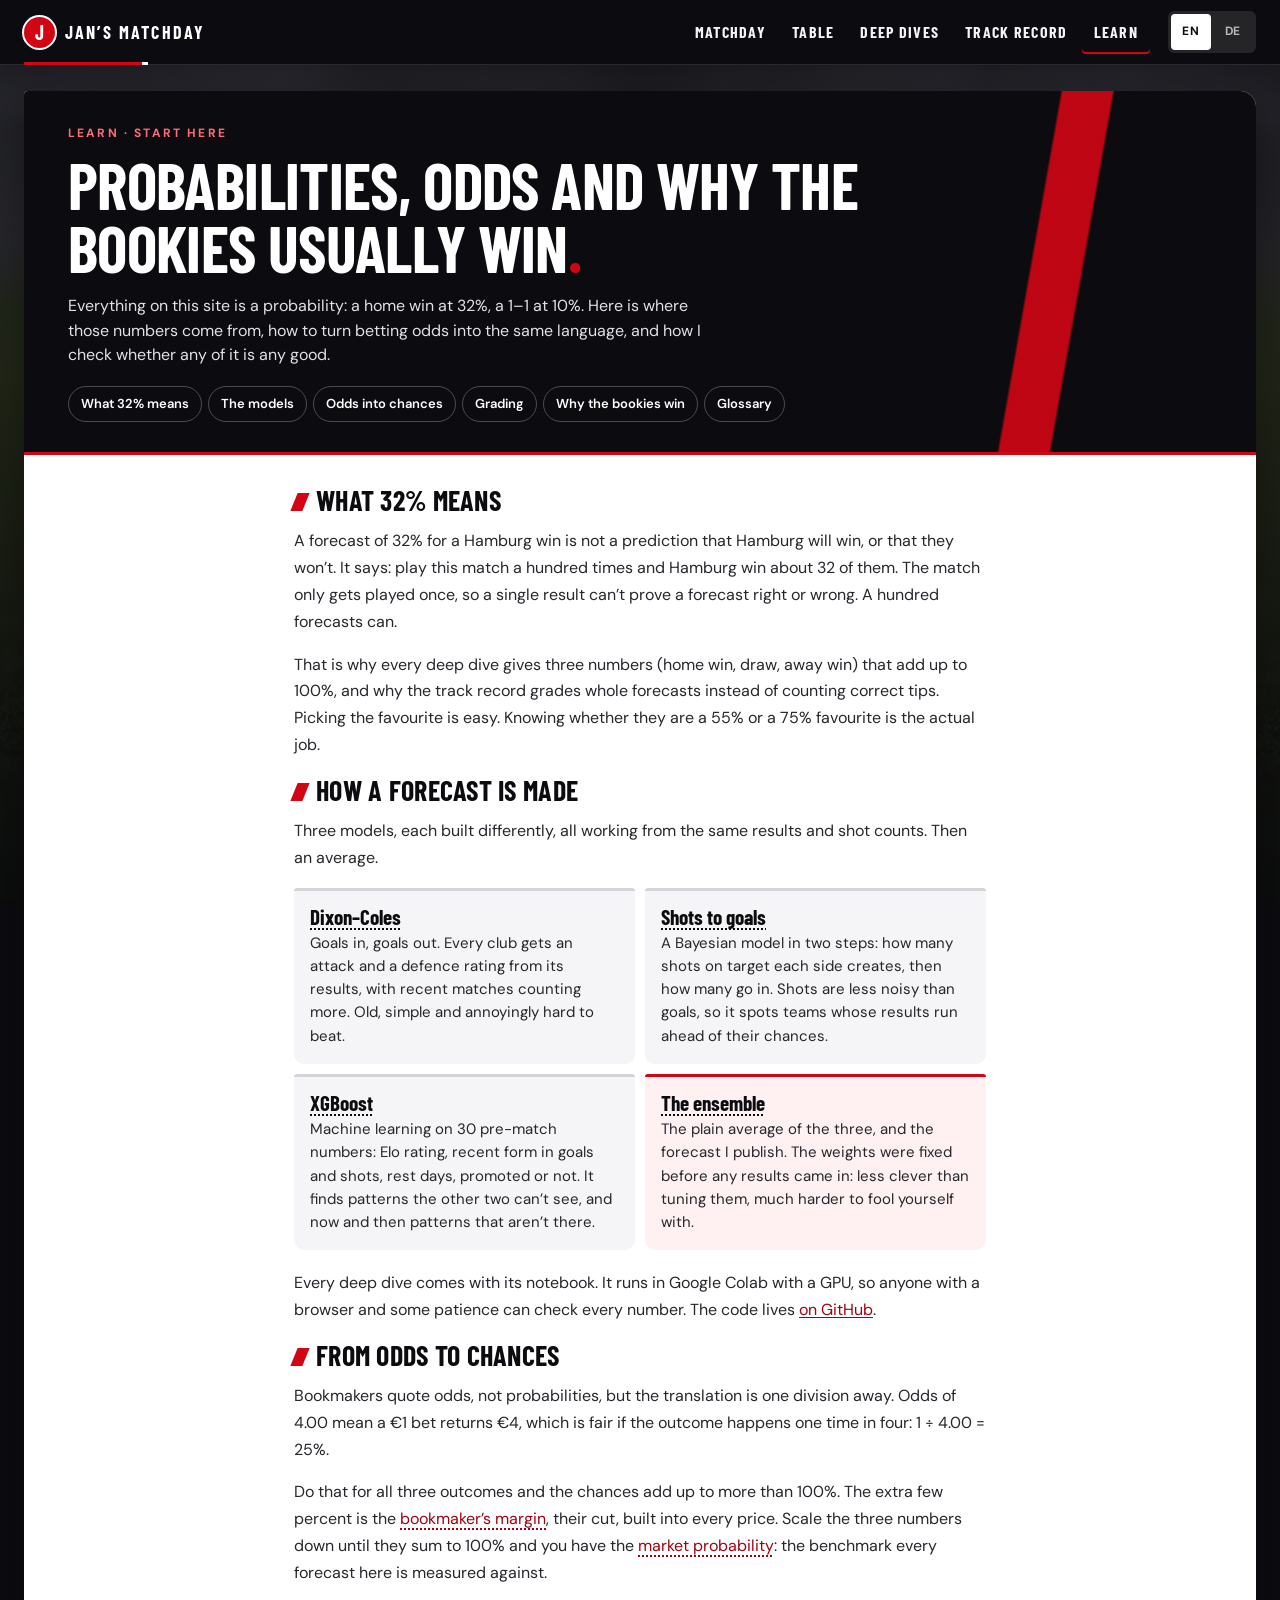
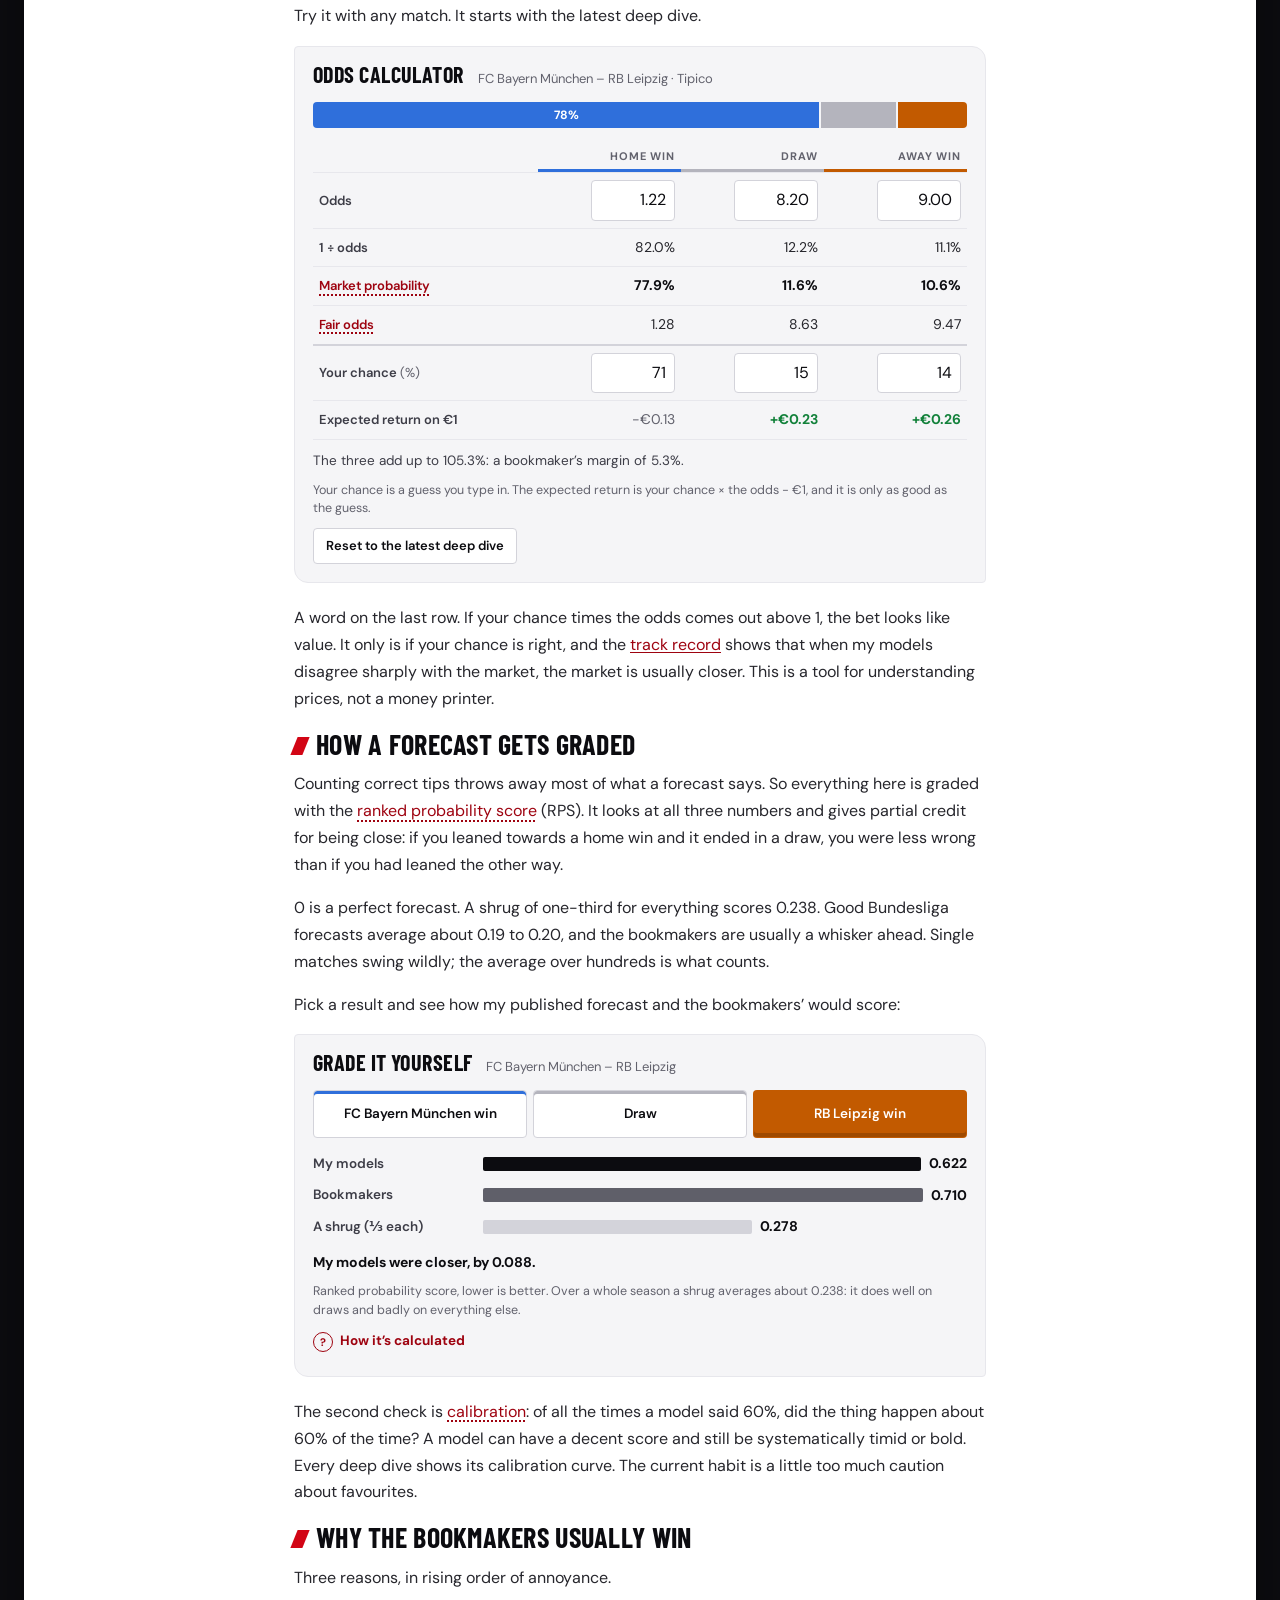
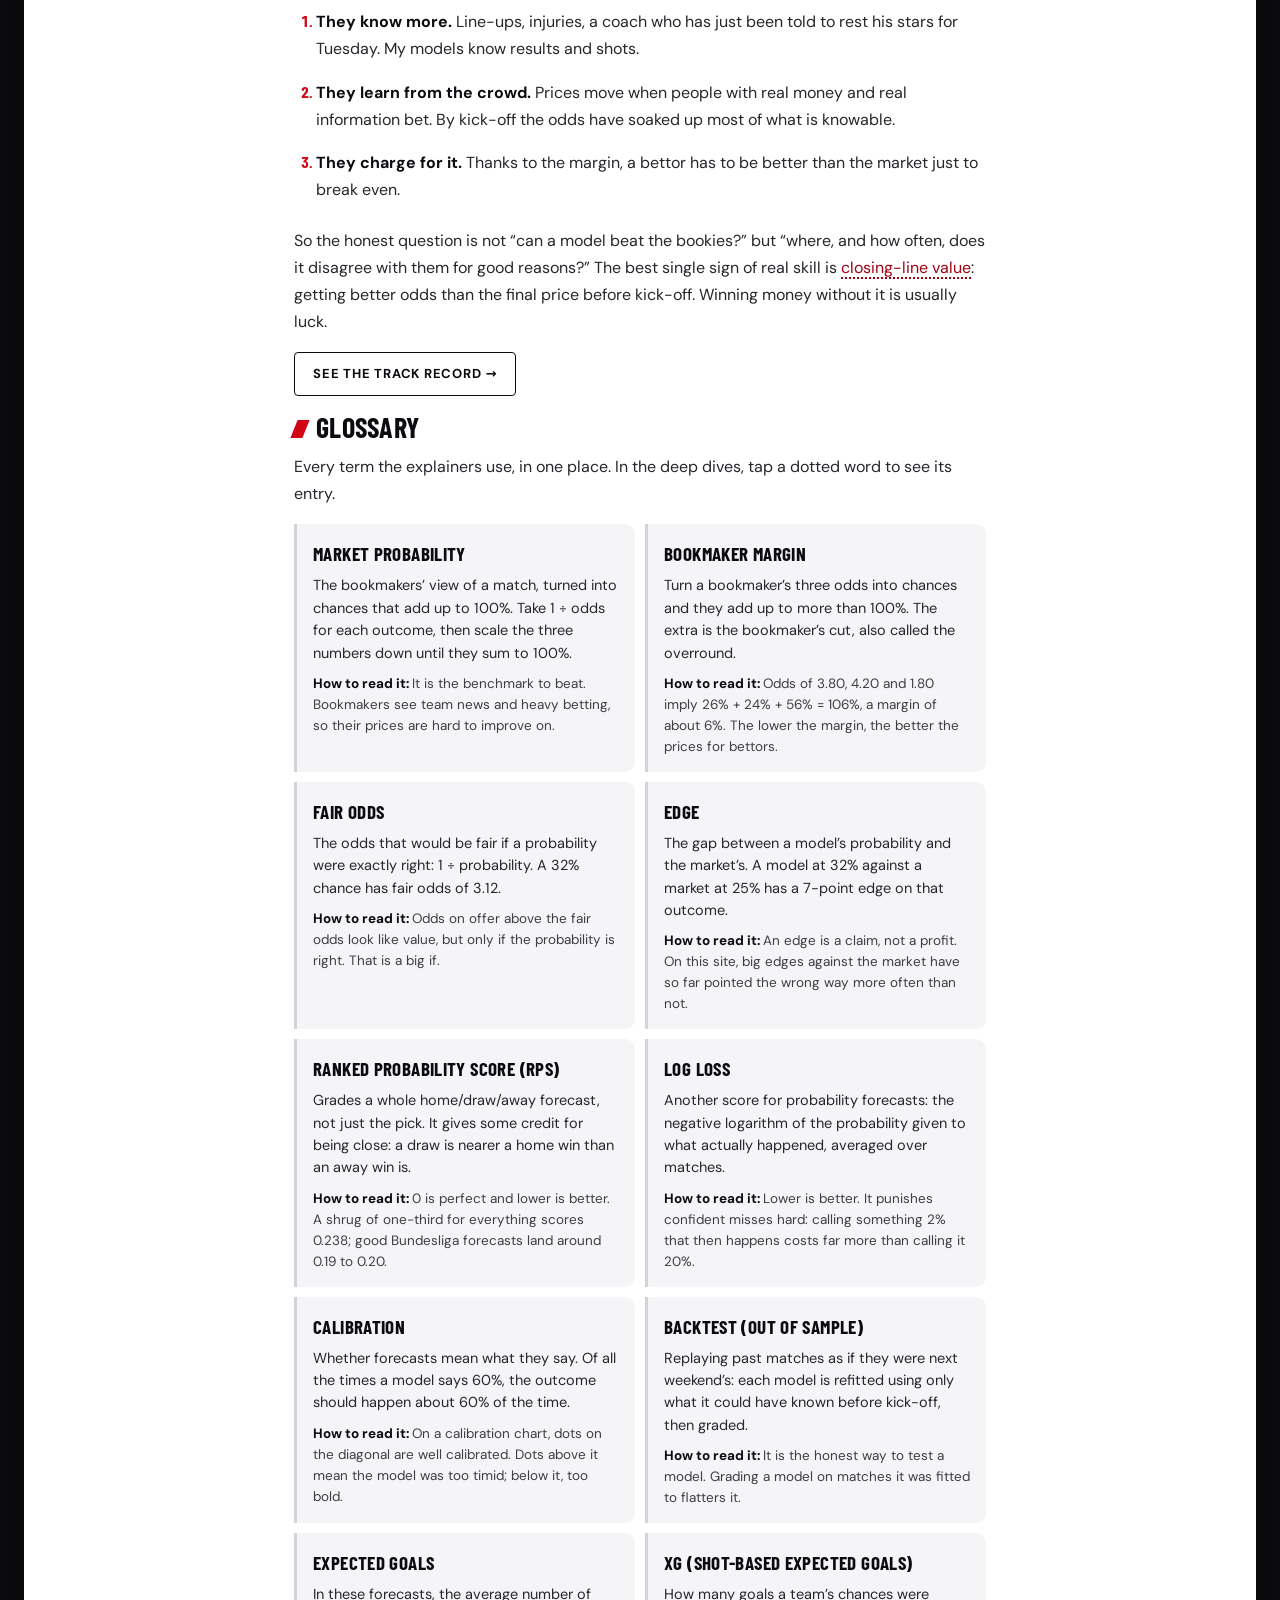
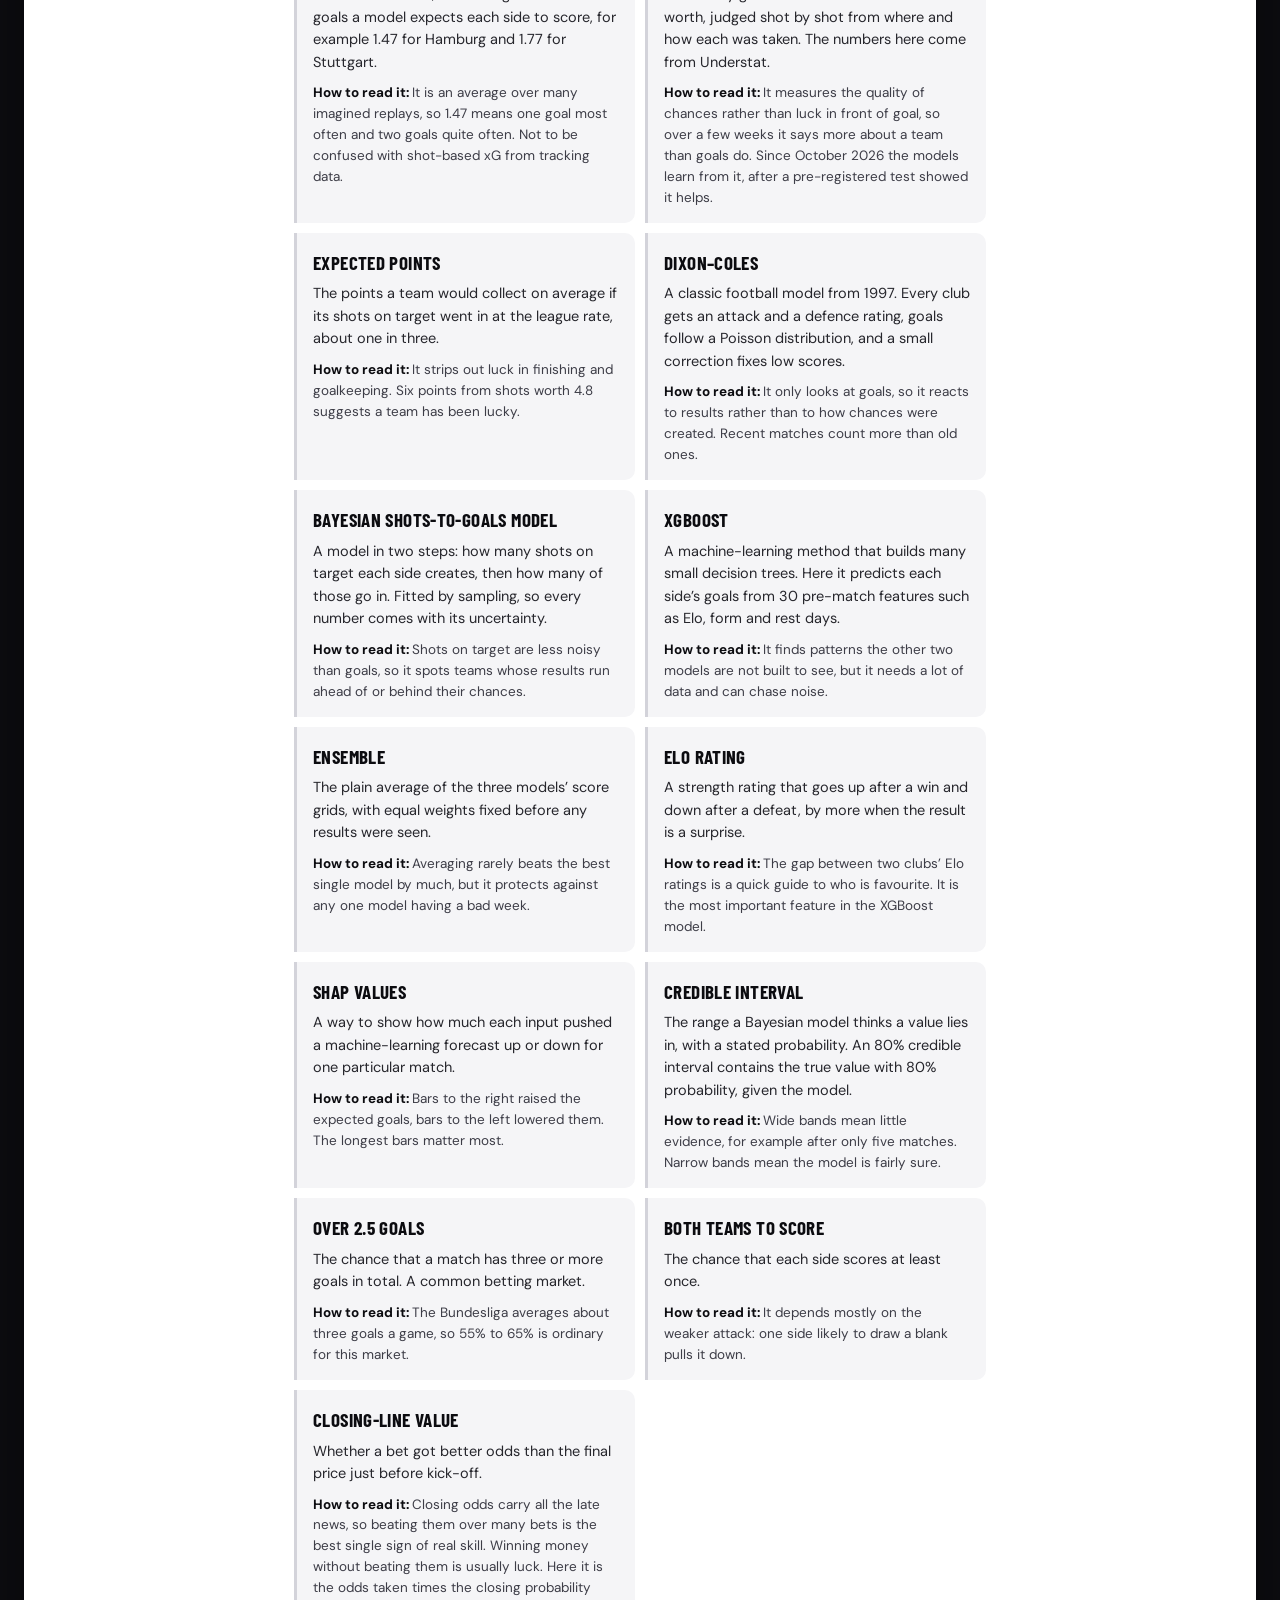
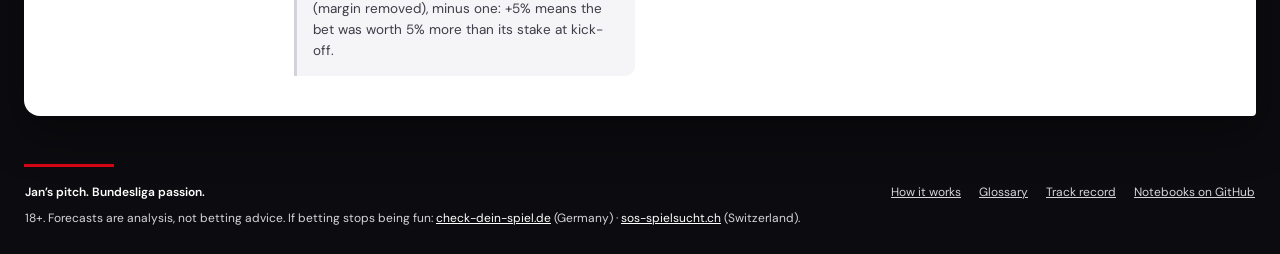
==== learn/index.html @ da8ee242 "Matchday 6 deep dive: Bayern vs Leipzig, in English and German "Bayern vs Leipzig: my models are sca" ====
<!doctype html>
<html lang="en">
  <head>
    <meta charset="utf-8">
    <meta name="viewport" content="width=device-width, initial-scale=1, viewport-fit=cover">
    <meta name="theme-color" content="#0c0c10">
    <meta name="description" content="How the forecasts on Jan’s Matchday work: what a probability means, how to turn betting odds into chances, how forecasts are graded, and a glossary." data-i18n-attrs="content:learn.meta">
    <title data-i18n="learn.pageTitle">How it works: probabilities, odds and grading — Jan’s Matchday</title>
    <link rel="canonical" href="https://jhvl88.github.io/matchday/learn/">
    <link rel="alternate" hreflang="en" href="https://jhvl88.github.io/matchday/learn/?lang=en">
    <link rel="alternate" hreflang="de" href="https://jhvl88.github.io/matchday/learn/?lang=de">
    <link rel="alternate" hreflang="x-default" href="https://jhvl88.github.io/matchday/learn/">
    <meta property="og:type" content="article">
    <meta property="og:site_name" content="Jan’s Matchday">
    <meta property="og:title" content="Probabilities, odds and why the bookies usually win">
    <meta property="og:description" content="What a 32% forecast means, how to turn odds into chances, how forecasts get graded, and a glossary for every number on Jan’s Matchday.">
    <meta property="og:url" content="https://jhvl88.github.io/matchday/learn/">
    <meta property="og:image" content="https://jhvl88.github.io/matchday/assets/share/home.jpg">
    <meta property="og:image:width" content="1200">
    <meta property="og:image:height" content="630">
    <meta property="og:image:alt" content="Jan’s Matchday: Bundesliga forecasts, results and the table">
    <meta property="og:locale" content="en_GB">
    <meta property="og:locale:alternate" content="de_DE">
    <meta name="twitter:card" content="summary_large_image">
    <meta name="twitter:title" content="Probabilities, odds and why the bookies usually win">
    <meta name="twitter:description" content="What a 32% forecast means, how to turn odds into chances, how forecasts get graded, and a glossary for every number on Jan’s Matchday.">
    <meta name="twitter:image" content="https://jhvl88.github.io/matchday/assets/share/home.jpg">
    <link rel="apple-touch-icon" href="../assets/apple-touch-icon.png">
    <link rel="manifest" href="../manifest.webmanifest">
    <link rel="preload" href="../assets/fonts/dm-sans-latin-400-normal.woff2" as="font" type="font/woff2" crossorigin>
    <link rel="preload" href="../assets/fonts/barlow-condensed-latin-700-normal.woff2" as="font" type="font/woff2" crossorigin>
    <link rel="stylesheet" href="../styles.css?v=10">
    <link rel="stylesheet" href="../analysis/analysis.css?v=3">
    <link rel="stylesheet" href="../pages.css?v=2">
    <script src="../i18n.js?v=12" defer></script>
    <script src="../glossary.js?v=12" defer></script>
    <script src="../explain.js?v=10" defer></script>
    <script src="learn.js?v=1" defer></script>
  </head>
  <body class="article page-learn">
    <a class="skip-link" href="#content" data-i18n="nav.skipPage">Skip to the content</a>
    <header class="topbar">
      <div class="app-shell topbar-inner">
        <a class="brand" href="../" aria-label="Jan’s Matchday home" data-i18n-attrs="aria-label:brand.home">
          <span class="brand-mark" aria-hidden="true">J</span>
          <span class="brand-name">Jan’s Matchday</span>
        </a>
        <nav class="top-nav" aria-label="Sections" data-i18n-attrs="aria-label:nav.label">
          <a href="../#matchday" data-i18n="nav.matchday">Matchday</a>
          <a href="../#table" data-i18n="nav.table">Table</a>
          <a href="../#analysis" data-i18n="nav.dives">Deep dives</a>
          <a href="../record/" data-i18n="nav.record">Track record</a>
          <a href="./" aria-current="page" data-i18n="nav.learn">Learn</a>
        </nav>
        <div class="segmented lang-switch" role="group" aria-label="Language" data-i18n-attrs="aria-label:lang.label">
          <button type="button" data-lang="en" lang="en" title="English" aria-pressed="true">EN</button>
          <button type="button" data-lang="de" lang="de" title="Deutsch" aria-pressed="false">DE</button>
        </div>
      </div>
    </header>

    <div class="app-shell">
      <main id="content">
        <div class="page-card">
          <header class="post-hero">
            <p class="eyebrow" data-lang-only="en">Learn · start here</p>
            <p class="eyebrow" data-lang-only="de" hidden>Grundlagen · hier anfangen</p>
            <h1 data-lang-only="en">Probabilities, odds and why the bookies usually win<span>.</span></h1>
            <h1 data-lang-only="de" hidden>Wahrscheinlichkeiten, Quoten und warum die Buchmacher meistens gewinnen<span>.</span></h1>
            <p class="post-dek" data-lang-only="en">Everything on this site is a probability: a home win at 32%, a 1–1 at 10%. Here is where those numbers come from, how to turn betting odds into the same language, and how I check whether any of it is any good.</p>
            <p class="post-dek" data-lang-only="de" hidden>Alles auf dieser Seite ist eine Wahrscheinlichkeit: ein Heimsieg zu 32&nbsp;%, ein 1:1 zu 10&nbsp;%. Hier steht, woher diese Zahlen kommen, wie man Wettquoten in dieselbe Sprache übersetzt und wie ich prüfe, ob das alles etwas taugt.</p>
            <nav class="page-jump" aria-label="On this page" data-i18n-attrs="aria-label:toc.title">
              <a href="#probabilities"><span data-lang-only="en">What 32% means</span><span data-lang-only="de" hidden>Was 32&nbsp;% bedeutet</span></a>
              <a href="#models"><span data-lang-only="en">The models</span><span data-lang-only="de" hidden>Die Modelle</span></a>
              <a href="#odds"><span data-lang-only="en">Odds into chances</span><span data-lang-only="de" hidden>Quoten in Chancen</span></a>
              <a href="#grading"><span data-lang-only="en">Grading</span><span data-lang-only="de" hidden>Bewertung</span></a>
              <a href="#market"><span data-lang-only="en">Why the bookies win</span><span data-lang-only="de" hidden>Warum der Markt gewinnt</span></a>
              <a href="#glossary"><span data-lang-only="en">Glossary</span><span data-lang-only="de" hidden>Glossar</span></a>
            </nav>
          </header>

          <div class="post-body page-body">
            <section class="page-section" id="probabilities">
              <div data-lang-only="en">
                <h2>What 32% means</h2>
                <p>A forecast of 32% for a Hamburg win is not a prediction that Hamburg will win, or that they won’t. It says: play this match a hundred times and Hamburg win about 32 of them. The match only gets played once, so a single result can’t prove a forecast right or wrong. A hundred forecasts can.</p>
                <p>That is why every deep dive gives three numbers (home win, draw, away win) that add up to 100%, and why the track record grades whole forecasts instead of counting correct tips. Picking the favourite is easy. Knowing whether they are a 55% or a 75% favourite is the actual job.</p>
              </div>
              <div data-lang-only="de" hidden>
                <h2>Was 32&nbsp;% bedeutet</h2>
                <p>Eine Prognose von 32&nbsp;% für einen Hamburger Sieg sagt nicht, dass Hamburg gewinnt, und auch nicht, dass es verliert. Sie sagt: Spielt man dieses Spiel hundertmal, gewinnt Hamburg etwa 32-mal. Gespielt wird aber nur einmal, deshalb kann ein einzelnes Ergebnis eine Prognose weder bestätigen noch widerlegen. Hundert Prognosen können das.</p>
                <p>Deshalb stehen in jeder Analyse drei Zahlen (Heimsieg, Remis, Auswärtssieg), die zusammen 100&nbsp;% ergeben, und deshalb bewertet die Bilanz ganze Prognosen, statt richtige Tipps zu zählen. Den Favoriten zu tippen ist leicht. Zu wissen, ob er ein 55-%- oder ein 75-%-Favorit ist, ist die eigentliche Arbeit.</p>
              </div>
            </section>

            <section class="page-section" id="models">
              <div data-lang-only="en">
                <h2>How a forecast is made</h2>
                <p>Three models, each built differently, all working from the same results and shot counts. Then an average.</p>
                <div class="model-grid">
                  <div class="model-card"><p class="model-name"><button type="button" class="term" data-term="dixon-coles">Dixon–Coles</button></p><p>Goals in, goals out. Every club gets an attack and a defence rating from its results, with recent matches counting more. Old, simple and annoyingly hard to beat.</p></div>
                  <div class="model-card"><p class="model-name"><button type="button" class="term" data-term="bayesian-model">Shots to goals</button></p><p>A Bayesian model in two steps: how many shots on target each side creates, then how many go in. Shots are less noisy than goals, so it spots teams whose results run ahead of their chances.</p></div>
                  <div class="model-card"><p class="model-name"><button type="button" class="term" data-term="xgboost">XGBoost</button></p><p>Machine learning on 30 pre-match numbers: Elo rating, recent form in goals and shots, rest days, promoted or not. It finds patterns the other two can’t see, and now and then patterns that aren’t there.</p></div>
                  <div class="model-card is-key"><p class="model-name"><button type="button" class="term" data-term="ensemble">The ensemble</button></p><p>The plain average of the three, and the forecast I publish. The weights were fixed before any results came in: less clever than tuning them, much harder to fool yourself with.</p></div>
                </div>
                <p>Every deep dive comes with its notebook. It runs in Google Colab with a GPU, so anyone with a browser and some patience can check every number. The code lives <a href="https://github.com/JHvL88/matchday" target="_blank" rel="noreferrer">on GitHub</a>.</p>
              </div>
              <div data-lang-only="de" hidden>
                <h2>So entsteht eine Prognose</h2>
                <p>Drei Modelle, jedes anders gebaut, alle mit denselben Ergebnissen und Schusszahlen gefüttert. Dann ein Mittelwert.</p>
                <div class="model-grid">
                  <div class="model-card"><p class="model-name"><button type="button" class="term" data-term="dixon-coles">Dixon–Coles</button></p><p>Tore rein, Tore raus. Jeder Klub bekommt aus seinen Ergebnissen eine Angriffs- und eine Abwehrstärke, jüngere Spiele zählen mehr. Alt, einfach und ärgerlich schwer zu schlagen.</p></div>
                  <div class="model-card"><p class="model-name"><button type="button" class="term" data-term="bayesian-model">Schüsse zu Toren</button></p><p>Ein bayesianisches Modell in zwei Schritten: Wie viele Schüsse aufs Tor erzeugt jedes Team, und wie viele davon gehen rein? Schüsse sind weniger verrauscht als Tore, so fallen Teams auf, deren Ergebnisse ihren Chancen davonlaufen.</p></div>
                  <div class="model-card"><p class="model-name"><button type="button" class="term" data-term="xgboost">XGBoost</button></p><p>Maschinelles Lernen mit 30 Zahlen, die vor dem Spiel feststehen: Elo-Zahl, Form bei Toren und Schüssen, Ruhetage, Aufsteiger oder nicht. Es findet Muster, die die anderen beiden nicht sehen, und ab und zu Muster, die es gar nicht gibt.</p></div>
                  <div class="model-card is-key"><p class="model-name"><button type="button" class="term" data-term="ensemble">Das Ensemble</button></p><p>Der einfache Mittelwert der drei und die Prognose, die ich veröffentliche. Die Gewichte standen fest, bevor es Ergebnisse gab: weniger raffiniert, als sie zu optimieren, aber man kann sich damit viel schwerer selbst etwas vormachen.</p></div>
                </div>
                <p>Zu jeder Analyse gibt es das Notebook. Es läuft in Google Colab mit GPU, jede Zahl lässt sich also mit einem Browser und etwas Geduld nachprüfen. Der Code liegt <a href="https://github.com/JHvL88/matchday" target="_blank" rel="noreferrer">auf GitHub</a>.</p>
              </div>
            </section>

            <section class="page-section" id="odds">
              <div data-lang-only="en">
                <h2>From odds to chances</h2>
                <p>Bookmakers quote odds, not probabilities, but the translation is one division away. Odds of 4.00 mean a €1 bet returns €4, which is fair if the outcome happens one time in four: 1 ÷ 4.00 = 25%.</p>
                <p>Do that for all three outcomes and the chances add up to more than 100%. The extra few percent is the <button type="button" class="term" data-term="margin">bookmaker’s margin</button>, their cut, built into every price. Scale the three numbers down until they sum to 100% and you have the <button type="button" class="term" data-term="market-probability">market probability</button>: the benchmark every forecast here is measured against.</p>
                <p>Try it with any match. It starts with the latest deep dive.</p>
              </div>
              <div data-lang-only="de" hidden>
                <h2>Von Quoten zu Chancen</h2>
                <p>Buchmacher nennen Quoten, keine Wahrscheinlichkeiten, aber die Übersetzung ist nur eine Division entfernt. Eine Quote von 4,00 heißt: Aus 1&nbsp;€ Einsatz werden 4&nbsp;€. Das ist fair, wenn der Ausgang in einem von vier Fällen eintritt: 1 ÷ 4,00 = 25&nbsp;%.</p>
                <p>Macht man das für alle drei Ausgänge, ergeben die Chancen zusammen mehr als 100&nbsp;%. Die paar Prozent zu viel sind die <button type="button" class="term" data-term="margin">Marge des Buchmachers</button>, sein Anteil, in jede Quote eingebaut. Skaliert man die drei Zahlen herunter, bis sie 100&nbsp;% ergeben, hat man die <button type="button" class="term" data-term="market-probability">Marktwahrscheinlichkeit</button>: den Maßstab, an dem sich hier jede Prognose messen lassen muss.</p>
                <p>Einfach ausprobieren, mit jedem Spiel. Voreingestellt ist die neueste Analyse.</p>
              </div>
              <div class="calc" id="odds-calc" aria-live="polite"></div>
              <div data-lang-only="en">
                <p>A word on the last row. If your chance times the odds comes out above 1, the bet looks like value. It only is if your chance is right, and the <a href="../record/">track record</a> shows that when my models disagree sharply with the market, the market is usually closer. This is a tool for understanding prices, not a money printer.</p>
              </div>
              <div data-lang-only="de" hidden>
                <p>Ein Wort zur letzten Zeile. Ist deine Chance mal die Quote größer als 1, sieht die Wette nach Value aus. Das ist sie aber nur, wenn deine Chance stimmt, und die <a href="../record/">Bilanz</a> zeigt: Wenn meine Modelle deutlich vom Markt abweichen, liegt meistens der Markt näher dran. Das hier ist ein Werkzeug, um Quoten zu verstehen, keine Gelddruckmaschine.</p>
              </div>
            </section>

            <section class="page-section" id="grading">
              <div data-lang-only="en">
                <h2>How a forecast gets graded</h2>
                <p>Counting correct tips throws away most of what a forecast says. So everything here is graded with the <button type="button" class="term" data-term="rps">ranked probability score</button> (RPS). It looks at all three numbers and gives partial credit for being close: if you leaned towards a home win and it ended in a draw, you were less wrong than if you had leaned the other way.</p>
                <p>0 is a perfect forecast. A shrug of one-third for everything scores 0.238. Good Bundesliga forecasts average about 0.19 to 0.20, and the bookmakers are usually a whisker ahead. Single matches swing wildly; the average over hundreds is what counts.</p>
                <p>Pick a result and see how my published forecast and the bookmakers’ would score:</p>
              </div>
              <div data-lang-only="de" hidden>
                <h2>So wird eine Prognose bewertet</h2>
                <p>Wer nur richtige Tipps zählt, wirft das meiste weg, was eine Prognose sagt. Deshalb wird hier alles mit dem <button type="button" class="term" data-term="rps">Ranked Probability Score</button> (RPS) bewertet. Er schaut auf alle drei Zahlen und gibt Teilpunkte für knapp daneben: Wer zu einem Heimsieg tendierte und ein Remis bekam, lag weniger falsch als jemand, der in die andere Richtung tendierte.</p>
                <p>0 ist eine perfekte Prognose. Ein Schulterzucken mit einem Drittel für alles kommt auf 0,238. Gute Bundesliga-Prognosen liegen im Schnitt bei etwa 0,19 bis 0,20, die Buchmacher meist um eine Haaresbreite davor. Einzelne Spiele schwanken stark; was zählt, ist der Schnitt über Hunderte.</p>
                <p>Einfach ein Ergebnis wählen und sehen, wie meine veröffentlichte Prognose und die der Buchmacher abschneiden würden:</p>
              </div>
              <div class="calc grade" id="grade-calc" aria-live="polite"></div>
              <div data-lang-only="en">
                <p>The second check is <button type="button" class="term" data-term="calibration">calibration</button>: of all the times a model said 60%, did the thing happen about 60% of the time? A model can have a decent score and still be systematically timid or bold. Every deep dive shows its calibration curve. The current habit is a little too much caution about favourites.</p>
              </div>
              <div data-lang-only="de" hidden>
                <p>Der zweite Check ist die <button type="button" class="term" data-term="calibration">Kalibrierung</button>: Wenn ein Modell 60&nbsp;% sagt, tritt das Ereignis dann auch in etwa 60&nbsp;% der Fälle ein? Ein Modell kann einen ordentlichen Score haben und trotzdem systematisch zu zaghaft oder zu forsch sein. Jede Analyse zeigt ihre Kalibrierungskurve. Die aktuelle Angewohnheit: etwas zu viel Vorsicht bei Favoriten.</p>
              </div>
            </section>

            <section class="page-section" id="market">
              <div data-lang-only="en">
                <h2>Why the bookmakers usually win</h2>
                <p>Three reasons, in rising order of annoyance.</p>
                <ol class="reason-list">
                  <li><strong>They know more.</strong> Line-ups, injuries, a coach who has just been told to rest his stars for Tuesday. My models know results and shots.</li>
                  <li><strong>They learn from the crowd.</strong> Prices move when people with real money and real information bet. By kick-off the odds have soaked up most of what is knowable.</li>
                  <li><strong>They charge for it.</strong> Thanks to the margin, a bettor has to be better than the market just to break even.</li>
                </ol>
                <p>So the honest question is not “can a model beat the bookies?” but “where, and how often, does it disagree with them for good reasons?” The best single sign of real skill is <button type="button" class="term" data-term="clv">closing-line value</button>: getting better odds than the final price before kick-off. Winning money without it is usually luck.</p>
                <p><a class="outline-link on-light" href="../record/">See the track record →</a></p>
              </div>
              <div data-lang-only="de" hidden>
                <h2>Warum die Buchmacher meistens gewinnen</h2>
                <p>Drei Gründe, mit steigendem Ärgerfaktor.</p>
                <ol class="reason-list">
                  <li><strong>Sie wissen mehr.</strong> Aufstellungen, Verletzungen, ein Trainer, dem gerade gesagt wurde, seine Stars für Dienstag zu schonen. Meine Modelle kennen Ergebnisse und Schüsse.</li>
                  <li><strong>Sie lernen von der Masse.</strong> Quoten bewegen sich, wenn Leute mit echtem Geld und echten Informationen wetten. Bis zum Anpfiff haben die Quoten das meiste aufgesogen, was man wissen kann.</li>
                  <li><strong>Sie lassen sich das bezahlen.</strong> Wegen der Marge muss man besser sein als der Markt, nur um nicht zu verlieren.</li>
                </ol>
                <p>Die ehrliche Frage lautet also nicht „Kann ein Modell die Buchmacher schlagen?“, sondern „Wo und wie oft weicht es aus guten Gründen von ihnen ab?“ Das beste einzelne Zeichen für echtes Können ist der <button type="button" class="term" data-term="clv">Closing Line Value</button>: bessere Quoten zu bekommen als den letzten Preis vor dem Anpfiff. Wer ohne ihn Geld gewinnt, hat meistens Glück.</p>
                <p><a class="outline-link on-light" href="../record/">Zur Bilanz →</a></p>
              </div>
            </section>

            <section class="page-section glossary" id="glossary" aria-labelledby="glossary-title">
              <h2 id="glossary-title"><span data-lang-only="en">Glossary</span><span data-lang-only="de" hidden>Glossar</span></h2>
              <p data-lang-only="en">Every term the explainers use, in one place. In the deep dives, tap a dotted word to see its entry.</p>
              <p data-lang-only="de" hidden>Alle Begriffe aus den Erklärungen an einem Ort. In den Analysen öffnet ein Tipp auf ein gepunktet unterstrichenes Wort den passenden Eintrag.</p>
              <div class="glossary-list" id="glossary-list"></div>
            </section>
          </div>
        </div>
      </main>

      <footer class="site-footer">
        <span class="footer-tagline" data-i18n="footer.tagline">Jan’s pitch. Bundesliga passion.</span>
        <nav class="footer-links" aria-label="More" data-i18n-attrs="aria-label:footer.more">
          <a href="./" data-i18n="footer.howItWorks">How it works</a>
          <a href="#glossary" data-i18n="footer.glossary">Glossary</a>
          <a href="../record/" data-i18n="nav.record">Track record</a>
          <a href="https://github.com/JHvL88/matchday" target="_blank" rel="noreferrer" data-i18n="footer.github">Notebooks on GitHub</a>
        </nav>
        <p class="responsible-note" data-i18n-html="footer.responsible">18+. Forecasts are analysis, not betting advice. If betting stops being fun: <a href="https://www.check-dein-spiel.de/" target="_blank" rel="noreferrer">check-dein-spiel.de</a> (Germany) · <a href="https://www.sos-spielsucht.ch/" target="_blank" rel="noreferrer">sos-spielsucht.ch</a> (Switzerland).</p>
      </footer>
    </div>

    <nav class="tabbar" aria-label="Main" data-i18n-attrs="aria-label:nav.main">
      <a href="../#matchday">
        <svg viewBox="0 0 24 24" aria-hidden="true"><rect x="3" y="5" width="18" height="16" rx="2"/><path d="M3 10h18M8 3v4M16 3v4"/></svg>
        <span data-i18n="tab.matchday">Matchday</span>
      </a>
      <a href="../#table">
        <svg viewBox="0 0 24 24" aria-hidden="true"><path d="M4 6h16M4 12h16M4 18h16"/></svg>
        <span data-i18n="tab.table">Table</span>
      </a>
      <a href="../#analysis">
        <svg viewBox="0 0 24 24" aria-hidden="true"><path d="M4 20V10M10 20V4M16 20v-7M22 20H2"/></svg>
        <span data-i18n="tab.dives">Deep dives</span>
      </a>
      <a href="../record/">
        <svg viewBox="0 0 24 24" aria-hidden="true"><path d="m5 12 4 4L19 6"/></svg>
        <span data-i18n="tab.record">Record</span>
      </a>
      <a href="./" aria-current="page">
        <svg viewBox="0 0 24 24" aria-hidden="true"><circle cx="12" cy="12" r="9"/><path d="M9.5 9.5a2.5 2.5 0 1 1 3.5 2.3c-.6.3-1 .9-1 1.6V14M12 17.5v.01"/></svg>
        <span data-i18n="tab.learn">Learn</span>
      </a>
    </nav>
  </body>
</html>
---- styles.css ----
/* Jan's Matchday: Bundesliga red, black and white with condensed sports typography.
   Shared by the home page and the analysis posts (analysis/analysis.css builds on these tokens). */

/* Fonts are served from this site (assets/fonts, SIL Open Font License) rather than Google Fonts:
   no third-party request, no render-blocking stylesheet, and they work offline. */
@font-face {
  font-family: "Barlow Condensed";
  font-style: normal;
  font-weight: 600;
  font-display: swap;
  src: url("assets/fonts/barlow-condensed-latin-ext-600-normal.woff2") format("woff2");
  unicode-range: U+0100-02BA,U+02BD-02C5,U+02C7-02CC,U+02CE-02D7,U+02DD-02FF,U+0304,U+0308,U+0329,U+1D00-1DBF,U+1E00-1E9F,U+1EF2-1EFF,U+2020,U+20A0-20AB,U+20AD-20C0,U+2113,U+2C60-2C7F,U+A720-A7FF;
}

@font-face {
  font-family: "Barlow Condensed";
  font-style: normal;
  font-weight: 600;
  font-display: swap;
  src: url("assets/fonts/barlow-condensed-latin-600-normal.woff2") format("woff2");
  unicode-range: U+0000-00FF,U+0131,U+0152-0153,U+02BB-02BC,U+02C6,U+02DA,U+02DC,U+0304,U+0308,U+0329,U+2000-206F,U+20AC,U+2122,U+2191,U+2193,U+2212,U+2215,U+FEFF,U+FFFD;
}

@font-face {
  font-family: "Barlow Condensed";
  font-style: normal;
  font-weight: 700;
  font-display: swap;
  src: url("assets/fonts/barlow-condensed-latin-ext-700-normal.woff2") format("woff2");
  unicode-range: U+0100-02BA,U+02BD-02C5,U+02C7-02CC,U+02CE-02D7,U+02DD-02FF,U+0304,U+0308,U+0329,U+1D00-1DBF,U+1E00-1E9F,U+1EF2-1EFF,U+2020,U+20A0-20AB,U+20AD-20C0,U+2113,U+2C60-2C7F,U+A720-A7FF;
}

@font-face {
  font-family: "Barlow Condensed";
  font-style: normal;
  font-weight: 700;
  font-display: swap;
  src: url("assets/fonts/barlow-condensed-latin-700-normal.woff2") format("woff2");
  unicode-range: U+0000-00FF,U+0131,U+0152-0153,U+02BB-02BC,U+02C6,U+02DA,U+02DC,U+0304,U+0308,U+0329,U+2000-206F,U+20AC,U+2122,U+2191,U+2193,U+2212,U+2215,U+FEFF,U+FFFD;
}

@font-face {
  font-family: "DM Sans";
  font-style: normal;
  font-weight: 400;
  font-display: swap;
  src: url("assets/fonts/dm-sans-latin-ext-400-normal.woff2") format("woff2");
  unicode-range: U+0100-02BA,U+02BD-02C5,U+02C7-02CC,U+02CE-02D7,U+02DD-02FF,U+0304,U+0308,U+0329,U+1D00-1DBF,U+1E00-1E9F,U+1EF2-1EFF,U+2020,U+20A0-20AB,U+20AD-20C0,U+2113,U+2C60-2C7F,U+A720-A7FF;
}

@font-face {
  font-family: "DM Sans";
  font-style: normal;
  font-weight: 400;
  font-display: swap;
  src: url("assets/fonts/dm-sans-latin-400-normal.woff2") format("woff2");
  unicode-range: U+0000-00FF,U+0131,U+0152-0153,U+02BB-02BC,U+02C6,U+02DA,U+02DC,U+0304,U+0308,U+0329,U+2000-206F,U+20AC,U+2122,U+2191,U+2193,U+2212,U+2215,U+FEFF,U+FFFD;
}

@font-face {
  font-family: "DM Sans";
  font-style: normal;
  font-weight: 500;
  font-display: swap;
  src: url("assets/fonts/dm-sans-latin-ext-500-normal.woff2") format("woff2");
  unicode-range: U+0100-02BA,U+02BD-02C5,U+02C7-02CC,U+02CE-02D7,U+02DD-02FF,U+0304,U+0308,U+0329,U+1D00-1DBF,U+1E00-1E9F,U+1EF2-1EFF,U+2020,U+20A0-20AB,U+20AD-20C0,U+2113,U+2C60-2C7F,U+A720-A7FF;
}

@font-face {
  font-family: "DM Sans";
  font-style: normal;
  font-weight: 500;
  font-display: swap;
  src: url("assets/fonts/dm-sans-latin-500-normal.woff2") format("woff2");
  unicode-range: U+0000-00FF,U+0131,U+0152-0153,U+02BB-02BC,U+02C6,U+02DA,U+02DC,U+0304,U+0308,U+0329,U+2000-206F,U+20AC,U+2122,U+2191,U+2193,U+2212,U+2215,U+FEFF,U+FFFD;
}

@font-face {
  font-family: "DM Sans";
  font-style: normal;
  font-weight: 600;
  font-display: swap;
  src: url("assets/fonts/dm-sans-latin-ext-600-normal.woff2") format("woff2");
  unicode-range: U+0100-02BA,U+02BD-02C5,U+02C7-02CC,U+02CE-02D7,U+02DD-02FF,U+0304,U+0308,U+0329,U+1D00-1DBF,U+1E00-1E9F,U+1EF2-1EFF,U+2020,U+20A0-20AB,U+20AD-20C0,U+2113,U+2C60-2C7F,U+A720-A7FF;
}

@font-face {
  font-family: "DM Sans";
  font-style: normal;
  font-weight: 600;
  font-display: swap;
  src: url("assets/fonts/dm-sans-latin-600-normal.woff2") format("woff2");
  unicode-range: U+0000-00FF,U+0131,U+0152-0153,U+02BB-02BC,U+02C6,U+02DA,U+02DC,U+0304,U+0308,U+0329,U+2000-206F,U+20AC,U+2122,U+2191,U+2193,U+2212,U+2215,U+FEFF,U+FFFD;
}

@font-face {
  font-family: "DM Sans";
  font-style: normal;
  font-weight: 700;
  font-display: swap;
  src: url("assets/fonts/dm-sans-latin-ext-700-normal.woff2") format("woff2");
  unicode-range: U+0100-02BA,U+02BD-02C5,U+02C7-02CC,U+02CE-02D7,U+02DD-02FF,U+0304,U+0308,U+0329,U+1D00-1DBF,U+1E00-1E9F,U+1EF2-1EFF,U+2020,U+20A0-20AB,U+20AD-20C0,U+2113,U+2C60-2C7F,U+A720-A7FF;
}

@font-face {
  font-family: "DM Sans";
  font-style: normal;
  font-weight: 700;
  font-display: swap;
  src: url("assets/fonts/dm-sans-latin-700-normal.woff2") format("woff2");
  unicode-range: U+0000-00FF,U+0131,U+0152-0153,U+02BB-02BC,U+02C6,U+02DA,U+02DC,U+0304,U+0308,U+0329,U+2000-206F,U+20AC,U+2122,U+2191,U+2193,U+2212,U+2215,U+FEFF,U+FFFD;
}

:root {
  color-scheme: light;
  --bl-red: #d20515;
  --bl-red-dark: #9e0310;
  --bl-red-bright: #f01a2c;
  --bl-red-soft: #fff1f2;
  --bl-black: #0c0c10;
  --bl-grey: #1a1a21;
  --ink: #0c0c10;
  --ink-2: #3d3d47;
  --muted: #62626d;
  --line: #e7e7ec;
  --line-strong: #d3d3da;
  --surface: #fff;
  --surface-2: #f5f5f7;
  --surface-3: #ececf0;
  --on-dark: #f4f4f6;
  --on-dark-2: #b8b8c2;
  --on-dark-line: rgb(255 255 255 / 12%);
  --red-on-dark: #ff6b76;
  --win: #12813a;
  --draw: #6b6b76;
  --loss: #d20515;
  --zone-ucl: #1b6ed6;
  --zone-uel: #f08a00;
  --zone-uecl: #19a974;
  --zone-playoff: #8a8a94;
  --zone-down: #d20515;
  /* Probabilities: home win, draw, away win. Blue and orange stay apart for colour-blind readers
     and stay clear of brand red and of win/loss green and red. */
  --home: #2f6fdb;
  --draw-bar: #b4b4bd;
  --away: #c25a00;
  --display: "Barlow Condensed", "Arial Narrow", sans-serif;
  --sans: "DM Sans", system-ui, -apple-system, "Segoe UI", sans-serif;
  --radius: 4px 16px 4px 16px;
  --shadow: 0 18px 46px rgb(0 0 0 / 38%);
  --gutter: 22px;
  font-family: var(--sans);
  color: var(--ink);
  background: var(--bl-black);
  font-synthesis: none;
  text-rendering: optimizeLegibility;
  -webkit-font-smoothing: antialiased;
}

* {
  box-sizing: border-box;
}

html {
  scroll-behavior: smooth;
  scroll-padding-top: 84px;
}

body {
  min-width: 320px;
  min-height: 100vh;
  margin: 0;
  font-size: 15px;
  line-height: 1.45;
}

/* A fixed layer instead of background-attachment: fixed, which iOS ignores. */
body::before {
  position: fixed;
  inset: 0;
  z-index: -1;
  background:
    linear-gradient(180deg, rgb(8 8 12 / 84%) 0%, rgb(10 10 14 / 74%) 42%, rgb(8 8 12 / 94%) 100%),
    url("assets/football-on-pitch.jpg") center 60% / cover;
  background-image:
    linear-gradient(180deg, rgb(8 8 12 / 84%) 0%, rgb(10 10 14 / 74%) 42%, rgb(8 8 12 / 94%) 100%),
    image-set(url("assets/football-on-pitch.webp") type("image/webp"), url("assets/football-on-pitch.jpg") type("image/jpeg"));
  content: "";
}

button,
select {
  font: inherit;
}

button {
  color: inherit;
}

h1,
h2,
h3,
p {
  margin-top: 0;
}

h1,
h2 {
  font-family: var(--display);
  font-weight: 700;
  text-transform: uppercase;
}

h1 {
  max-width: 100%;
  margin: 10px 0 10px;
  color: #fff;
  font-size: clamp(46px, 6.4vw, 78px);
  letter-spacing: -.01em;
  line-height: .95;
}

h1 span {
  color: var(--bl-red);
}

h2 {
  margin: 0;
  font-size: 28px;
  letter-spacing: .01em;
  line-height: 1;
}

[hidden] {
  display: none !important;
}

abbr[title] {
  text-decoration: none;
  cursor: help;
}

:focus-visible {
  outline: 2px solid var(--bl-red);
  outline-offset: 2px;
}

.app-shell {
  width: min(100% - 48px, 1240px);
  margin: 0 auto;
}

.eyebrow {
  margin: 0;
  color: var(--red-on-dark);
  font-size: 12px;
  font-weight: 700;
  letter-spacing: .18em;
  text-transform: uppercase;
}

.visually-hidden {
  position: absolute;
  width: 1px;
  height: 1px;
  overflow: hidden;
  clip: rect(0, 0, 0, 0);
  white-space: nowrap;
  clip-path: inset(50%);
}

.skip-link {
  position: absolute;
  top: -60px;
  left: 12px;
  z-index: 50;
  padding: 10px 14px;
  border-radius: 4px;
  background: #fff;
  color: var(--ink);
  font-weight: 700;
  text-decoration: none;
}

.skip-link:focus {
  top: 12px;
}

/* ---------- Top bar ---------- */

.topbar {
  position: sticky;
  top: 0;
  z-index: 20;
  padding-top: env(safe-area-inset-top);
  border-bottom: 1px solid var(--on-dark-line);
  background: var(--bl-black);
}

.topbar-inner {
  position: relative;
  height: 64px;
  display: flex;
  align-items: center;
  gap: 18px;
}

.topbar-inner::after {
  position: absolute;
  bottom: -1px;
  left: 0;
  width: 132px;
  height: 3px;
  background: linear-gradient(90deg, var(--bl-red) 0 118px, #fff 118px 124px, transparent 124px);
  content: "";
}

.brand {
  display: inline-flex;
  align-items: center;
  gap: 10px;
  color: #fff;
  font-family: var(--display);
  font-size: 18px;
  font-weight: 700;
  letter-spacing: .12em;
  text-decoration: none;
  text-transform: uppercase;
  white-space: nowrap;
}

.brand-mark {
  width: 31px;
  height: 31px;
  display: grid;
  flex: 0 0 31px;
  place-items: center;
  border-radius: 50%;
  background: var(--bl-red);
  color: #fff;
  font-family: var(--display);
  font-size: 20px;
  letter-spacing: 0;
  box-shadow: 0 0 0 2px #fff;
}

.top-nav {
  display: flex;
  gap: 2px;
  margin-left: auto;
}

.top-nav a {
  min-height: 44px;
  display: inline-flex;
  align-items: center;
  padding: 8px 12px;
  border-radius: 4px;
  color: var(--on-dark);
  font-family: var(--display);
  font-size: 16px;
  font-weight: 700;
  letter-spacing: .08em;
  text-decoration: none;
  text-transform: uppercase;
}

.top-nav a:hover,
.top-nav a:focus-visible {
  background: var(--bl-red);
  outline: none;
}

.top-nav a[aria-current="page"] {
  box-shadow: inset 0 -2px 0 var(--bl-red);
}

main {
  padding: 26px 0 48px;
}

.home main {
  padding-top: 0;
}

/* ---------- This weekend: the matchday hub ---------- */

.weekend {
  position: relative;
  overflow: hidden;
  border-bottom: 3px solid var(--bl-red);
  background:
    linear-gradient(180deg, rgb(16 16 22 / 90%) 0%, rgb(12 12 16 / 96%) 100%),
    url("assets/football-on-pitch.jpg") center 58% / cover;
  background-image:
    linear-gradient(180deg, rgb(16 16 22 / 90%) 0%, rgb(12 12 16 / 96%) 100%),
    image-set(url("assets/football-on-pitch.webp") type("image/webp"), url("assets/football-on-pitch.jpg") type("image/jpeg"));
  color: var(--on-dark);
}

/* The red slash of the Bundesliga look, between the copy and the deep dive. */
.weekend-inner::before {
  position: absolute;
  top: 0;
  bottom: 0;
  right: 9%;
  width: 70px;
  background: var(--bl-red);
  box-shadow: -26px 0 0 -10px rgb(255 255 255 / 80%);
  content: "";
  opacity: .88;
  transform: skewX(-22deg);
  z-index: -1;
}

.weekend.has-featured .weekend-inner::before {
  right: 47%;
}

.weekend-inner {
  position: relative;
  z-index: 0;
  display: flex;
  flex-wrap: wrap;
  align-items: stretch;
  gap: 28px 40px;
  padding: 34px 0 22px;
}

.weekend-main {
  min-width: 0;
  flex: 1 1 380px;
  display: flex;
  flex-direction: column;
  align-items: flex-start;
  gap: 14px;
}

.weekend h1 {
  margin: 0;
  color: #fff;
  font-size: clamp(52px, 7vw, 84px);
  letter-spacing: -.01em;
  line-height: .9;
}

.weekend h1 > span:first-child {
  color: #fff;
}

.weekend h1 .full-stop {
  color: var(--bl-red);
}

.matchday-dates {
  margin: 0;
  color: var(--on-dark-2);
  font-size: 16px;
}

.weekend-intro {
  max-width: 46ch;
  margin: 0;
  color: #c9c9d1;
  font-size: 14px;
}

.countdown {
  width: 100%;
  max-width: 480px;
  display: flex;
  flex-wrap: wrap;
  border: 1px solid rgb(255 255 255 / 16%);
  overflow: hidden;
  border-radius: var(--radius);
  background: rgb(255 255 255 / 5%);
}

.countdown-part {
  min-width: 0;
  flex: 999 1 170px; /* takes the spare room while the clock shares its line */
  padding: 13px 18px 14px;
}

/* A divider on the left when side by side, on top when the clock wraps under the match;
   the one that would sit on the box's edge is pushed outside it and clipped. */
.countdown-clock {
  flex: 1 0 auto; /* full width once it wraps onto its own line */
  margin: -1px 0 0 -1px;
  border-top: 1px solid var(--on-dark-line);
  border-left: 1px solid var(--on-dark-line);
}

.countdown-label {
  margin: 0;
  color: var(--red-on-dark);
  font-size: 12px;
  font-weight: 700;
  letter-spacing: .14em;
  text-transform: uppercase;
}

.countdown-clock .countdown-label {
  color: var(--on-dark-2);
}

.countdown-match {
  margin: 3px 0 0;
  color: #fff;
  font-size: 17px;
  font-weight: 600;
  line-height: 1.3;
}

.countdown-when {
  margin: 2px 0 0;
  color: var(--on-dark-2);
  font-size: 13.5px;
}

.countdown-value {
  margin: 4px 0 0;
  color: #fff;
  font-family: var(--display);
  font-size: 40px;
  font-weight: 700;
  line-height: 1;
  font-variant-numeric: tabular-nums;
}

.countdown-value small {
  margin-left: 6px;
  color: var(--on-dark-2);
  font-family: var(--sans);
  font-size: 15px;
  font-weight: 600;
}

.countdown.is-live .countdown-value {
  display: flex;
  align-items: center;
  gap: 8px;
  color: var(--red-on-dark);
  text-transform: uppercase;
}

.countdown.is-live .countdown-value::before {
  width: 10px;
  height: 10px;
  border-radius: 50%;
  background: var(--red-on-dark);
  content: "";
  animation: pulse 1.6s ease-in-out infinite;
}

.hub-actions {
  display: flex;
  flex-wrap: wrap;
  align-items: center;
  gap: 10px;
}

.icon-button {
  width: 44px;
  height: 44px;
  display: grid;
  flex: 0 0 44px;
  place-items: center;
  padding: 0;
  border: 1px solid rgb(255 255 255 / 25%);
  border-radius: 50%;
  background: rgb(255 255 255 / 6%);
  color: #fff;
  cursor: pointer;
  transition: background .15s, border-color .15s;
}

.icon-button:hover:not(:disabled) {
  border-color: var(--bl-red);
  background: var(--bl-red);
}

.icon-button:disabled {
  opacity: .35;
  cursor: not-allowed;
}

.icon-button svg,
.refresh-button svg {
  width: 18px;
  height: 18px;
  fill: none;
  stroke: currentColor;
  stroke-linecap: round;
  stroke-linejoin: round;
  stroke-width: 1.8;
}

.updated-at {
  margin: 0;
  color: var(--on-dark-2);
  font-size: 12.5px;
}

.ghost-button,
.refresh-button {
  min-height: 44px;
  display: inline-flex;
  align-items: center;
  justify-content: center;
  gap: 8px;
  padding: 8px 14px;
  border-radius: 4px;
  font-size: 12.5px;
  font-weight: 700;
  letter-spacing: .06em;
  text-transform: uppercase;
  cursor: pointer;
  transition: background .15s, border-color .15s;
}

.ghost-button {
  border: 1px solid rgb(255 255 255 / 30%);
  background: transparent;
  color: #fff;
}

.ghost-button:hover {
  border-color: #fff;
  background: rgb(255 255 255 / 8%);
}

.refresh-button {
  border: 1px solid var(--bl-red);
  background: var(--bl-red);
  color: #fff;
}

.refresh-button:hover:not(:disabled) {
  border-color: var(--bl-red-bright);
  background: var(--bl-red-bright);
}

.refresh-button:disabled {
  opacity: .7;
  cursor: wait;
}

.refresh-button.is-refreshing svg {
  animation: spin .8s linear infinite;
}

/* The deep dive of the matchday, beside the hub. */
.featured {
  min-width: 0;
  flex: 1 1 540px;
  display: flex;
}

.featured-card {
  width: 100%;
  display: flex;
  flex-direction: column;
  gap: 14px;
  padding: 20px 22px 20px;
  border-radius: 4px 18px 4px 18px;
  background: var(--surface);
  box-shadow: var(--shadow);
  color: var(--ink);
}

.featured-top {
  display: flex;
  flex-wrap: wrap;
  align-items: center;
  justify-content: space-between;
  gap: 8px 12px;
}

.featured-tag {
  margin: 0;
  color: var(--bl-red-dark);
  font-size: 12px;
  font-weight: 700;
  letter-spacing: .12em;
  text-transform: uppercase;
}

.featured-lock {
  padding: 3px 8px;
  border-radius: 3px;
  background: var(--surface-2);
  color: var(--ink-2);
  font-size: 12px;
  font-weight: 600;
}

.featured-teams {
  display: grid;
  grid-template-columns: minmax(0, 1fr) auto minmax(0, 1fr);
  align-items: center;
  gap: 12px;
}

.featured-team {
  min-width: 0;
  display: flex;
  align-items: center;
  gap: 10px;
}

.featured-team.is-home {
  justify-content: flex-end;
  text-align: right;
}

.featured-logo {
  width: 40px;
  height: 40px;
  flex: 0 0 40px;
  object-fit: contain;
}

.featured-logo.logo-fallback {
  font-size: 13px;
}

.featured-team-name {
  margin: 0;
  font-size: 18px;
  font-weight: 700;
  line-height: 1.15;
}

.featured-team-meta {
  margin: 0;
  color: var(--muted);
  font-size: 13px;
}

.featured-v {
  color: var(--muted);
  font-family: var(--display);
  font-size: 22px;
  font-weight: 700;
}

.featured-score {
  padding: 3px 10px 2px;
  border-radius: 4px;
  background: var(--ink);
  color: #fff;
  font-family: var(--display);
  font-size: 32px;
  font-weight: 700;
  line-height: 1;
}

.featured-title {
  font-size: 28px;
  line-height: 1.02;
  text-wrap: balance;
}

.featured-title a {
  color: inherit;
  text-decoration: none;
}

.featured-title a:hover {
  color: var(--bl-red-dark);
}

.featured-foot {
  display: flex;
  flex-wrap: wrap;
  align-items: center;
  justify-content: space-between;
  gap: 10px 16px;
}

.featured-extras {
  display: flex;
  flex-wrap: wrap;
  gap: 4px 16px;
  margin: 0;
  color: var(--ink-2);
  font-size: 13.5px;
  font-variant-numeric: tabular-nums;
}

.cta-link {
  min-height: 44px;
  display: inline-flex;
  align-items: center;
  padding: 0 18px;
  border-radius: 4px;
  background: var(--bl-red);
  color: #fff;
  font-size: 13px;
  font-weight: 700;
  letter-spacing: .06em;
  text-decoration: none;
  text-transform: uppercase;
}

.cta-link:hover {
  background: var(--bl-red-bright);
}

/* Probability bars: home win blue, draw grey, away win orange, everywhere on the site. */
.prob-rows {
  display: grid;
  grid-template-columns: 64px minmax(0, 1fr);
  align-items: center;
  gap: 7px 12px;
}

.prob-row-label {
  color: var(--ink);
  font-size: 13px;
  font-weight: 700;
}

.prob-row-label.is-market {
  color: var(--muted);
}

.prob-bar {
  display: flex;
  height: 22px;
  overflow: hidden;
  border-radius: 3px;
  background: var(--surface-3);
}

.prob-bar.is-thin {
  height: 12px;
}

.prob-seg {
  display: block;
  height: 100%;
}

.prob-seg.is-home,
.legend-swatch.is-home {
  background: var(--home);
}

.prob-seg.is-draw,
.legend-swatch.is-draw {
  background: var(--draw-bar);
}

.prob-seg.is-away,
.legend-swatch.is-away {
  background: var(--away);
}

.prob-tiles {
  display: grid;
  grid-template-columns: repeat(3, minmax(0, 1fr));
  gap: 12px;
  font-variant-numeric: tabular-nums;
}

.prob-tile {
  min-width: 0;
  padding-top: 8px;
  border-top: 4px solid var(--draw-bar);
}

.prob-tile.is-home {
  border-top-color: var(--home);
}

.prob-tile.is-away {
  border-top-color: var(--away);
}

.prob-tile-label {
  margin: 0;
  overflow-wrap: anywhere;
  color: var(--ink-2);
  font-size: 12px;
  font-weight: 700;
  letter-spacing: .08em;
  text-transform: uppercase;
}

.prob-tile-value {
  margin: 0;
  font-family: var(--display);
  font-size: 40px;
  font-weight: 700;
  line-height: 1;
}

.prob-tile-sub {
  margin: 2px 0 0;
  color: var(--muted);
  font-size: 13px;
}

.forecast-note {
  display: flex;
  align-items: flex-start;
  gap: 10px;
  padding: 11px 13px;
  border-radius: 4px;
  background: var(--surface-2);
  color: var(--ink-2);
  font-size: 14px;
  line-height: 1.45;
}

.forecast-note p {
  margin: 0;
}

.forecast-note strong {
  color: inherit;
}

.forecast-note.is-warning {
  background: #fff4e5;
  color: #4a3200;
}

.forecast-note.is-good {
  background: #eaf6ee;
  color: #0d3d1d;
}

.forecast-note-icon {
  width: 22px;
  height: 22px;
  display: grid;
  flex: 0 0 22px;
  place-items: center;
  border-radius: 50%;
  background: var(--away);
  color: #fff;
  font-size: 13px;
  font-weight: 700;
}

.legend-swatch {
  width: 12px;
  height: 12px;
  display: inline-block;
  flex: 0 0 12px;
  margin-right: 6px;
  border-radius: 2px;
  vertical-align: -1px;
}

/* A word with a dotted line opens a short explanation (explain.js). */
.term {
  padding: 0;
  border: 0;
  background: none;
  /* An underline rather than a border, so a term never makes its line taller than the others. */
  text-decoration: underline dotted 2px;
  text-decoration-skip-ink: none;
  text-underline-offset: 4px;
  color: var(--bl-red-dark);
  font: inherit;
  line-height: inherit;
  text-align: inherit;
  cursor: help;
}

.term:hover {
  color: var(--bl-red);
}

.matchday-strip {
  display: flex;
  gap: 4px;
  overflow-x: auto;
  padding: 2px 0 18px;
  scrollbar-width: none;
}

.matchday-strip::-webkit-scrollbar {
  display: none;
}

.strip-day {
  position: relative;
  min-width: 30px;
  height: 38px;
  flex: 1 0 30px;
  padding: 0;
  border: 1px solid rgb(255 255 255 / 16%);
  border-radius: 4px;
  background: rgb(12 12 16 / 55%);
  color: var(--on-dark-2);
  font-family: var(--display);
  font-size: 16px;
  font-weight: 700;
  cursor: pointer;
  transition: background .15s, border-color .15s, color .15s;
}

.strip-day:hover {
  border-color: rgb(255 255 255 / 45%);
  color: #fff;
}

.strip-day.is-played {
  background: rgb(255 255 255 / 10%);
  color: #fff;
}

.strip-day.is-partial::after,
.strip-day.is-live::after {
  position: absolute;
  top: 4px;
  right: 4px;
  width: 6px;
  height: 6px;
  border-radius: 50%;
  background: var(--bl-red-bright);
  content: "";
}

.strip-day.is-live::after {
  animation: pulse 1.6s ease-in-out infinite;
}

.strip-day.is-current {
  border-color: #fff;
}

.strip-day[aria-pressed="true"] {
  border-color: var(--bl-red);
  background: var(--bl-red);
  color: #fff;
}

.strip-day[aria-pressed="true"]::after {
  background: #fff;
}

/* At stake before kick-off, what happened afterwards. */
.glance {
  display: grid;
  grid-template-columns: repeat(4, minmax(0, 1fr));
  gap: 1px;
  overflow: hidden;
  margin: 22px 0 0;
  border: 1px solid var(--on-dark-line);
  border-radius: var(--radius);
  background: var(--on-dark-line);
  box-shadow: var(--shadow);
  color: var(--on-dark);
}

.glance-tile {
  min-width: 0;
  padding: 15px 20px 17px;
  background: rgb(21 21 27 / 96%);
}

.glance dt {
  color: var(--red-on-dark);
  font-size: 12px;
  font-weight: 700;
  letter-spacing: .14em;
  text-transform: uppercase;
}

.glance dd {
  margin: 0;
}

.glance-value {
  min-height: 38px;
  display: flex;
  align-items: center;
  margin-top: 4px !important;
  color: #fff;
  font-size: 32px;
  font-weight: 600;
  line-height: 1.15;
}

.glance-value.is-compact {
  font-size: 19px;
  line-height: 1.25;
}

.glance-sub {
  color: var(--on-dark-2);
  font-size: 13px;
}

.glance-team {
  min-width: 0;
  display: inline-flex;
  align-items: center;
  gap: 8px;
}

.glance-logo {
  width: 24px;
  height: 24px;
  flex: 0 0 24px;
  object-fit: contain;
}

/* ---------- Panels ---------- */

.dashboard {
  display: grid;
  align-items: start;
  gap: 20px;
  margin-top: 20px;
}

.dashboard .panel {
  transition: opacity .2s;
}

.dashboard.is-updating .panel {
  opacity: .6;
}

.panel {
  overflow: hidden;
  border-radius: var(--radius);
  background:
    linear-gradient(var(--bl-black), var(--bl-black)) top / 100% 40px no-repeat,
    var(--surface);
  box-shadow: var(--shadow);
}

.insights-panel,
.analysis-panel {
  margin-top: 20px;
}

.panel-head {
  display: flex;
  flex-wrap: wrap;
  align-items: center;
  justify-content: space-between;
  gap: 12px 16px;
  padding: 18px var(--gutter) 15px;
  border-bottom: 3px solid var(--bl-red);
  background: var(--bl-black);
  color: #fff;
}

.panel-head .eyebrow {
  margin-bottom: 5px;
}

.panel-foot {
  margin: 0;
  padding: 12px var(--gutter) 16px;
  color: var(--muted);
  font-size: 12.5px;
}

.panel-foot a {
  color: var(--bl-red-dark);
}

.segmented {
  display: inline-flex;
  gap: 2px;
  padding: 3px;
  border-radius: 6px;
  background: rgb(255 255 255 / 10%);
}

.segmented button {
  min-height: 32px;
  padding: 5px 12px;
  border: 0;
  border-radius: 4px;
  background: transparent;
  color: var(--on-dark-2);
  font-size: 12px;
  font-weight: 700;
  letter-spacing: .06em;
  text-transform: uppercase;
  cursor: pointer;
}

.segmented button:hover {
  color: #fff;
}

.segmented button[aria-pressed="true"] {
  background: #fff;
  color: var(--ink);
}

/* Language switch (EN / DE) in the top bar: the segmented control, a little smaller. */
.lang-switch {
  flex: 0 0 auto;
}

/* At least 40 × 36 px per button, so it is easy to hit on a phone. */
.lang-switch button {
  min-width: 40px;
  min-height: 36px;
  padding: 3px 9px;
  letter-spacing: .08em;
}

.lang-switch button:focus-visible {
  outline: 2px solid #fff;
  outline-offset: 1px;
}

/* ---------- Fixtures ---------- */

/* The filters sit in the dark panel head. */
.filter-row {
  display: flex;
  flex-wrap: wrap;
  gap: 6px;
}

.filter-chip {
  min-height: 40px;
  display: inline-flex;
  flex: 0 0 auto;
  align-items: center;
  gap: 7px;
  padding: 6px 12px;
  border: 1px solid rgb(255 255 255 / 30%);
  border-radius: 4px;
  background: transparent;
  color: #d8d8de;
  font-size: 12px;
  font-weight: 700;
  letter-spacing: .05em;
  text-transform: uppercase;
  cursor: pointer;
}

.filter-chip:hover {
  border-color: #fff;
  color: #fff;
}

.filter-chip.is-active {
  border-color: #fff;
  background: #fff;
  color: var(--ink);
}

.filter-chip.is-empty:not(.is-active) {
  color: var(--on-dark-2);
}

.chip-count {
  min-width: 22px;
  padding: 1px 6px;
  border-radius: 999px;
  background: rgb(255 255 255 / 14%);
  color: inherit;
  font-size: 11px;
  letter-spacing: 0;
  text-align: center;
  font-variant-numeric: tabular-nums;
}

.chip-count:empty {
  display: none;
}

.filter-chip.is-active .chip-count {
  background: var(--surface-3);
  color: var(--ink);
}

.live-indicator {
  width: 7px;
  height: 7px;
  border-radius: 50%;
  background: var(--bl-red-bright);
}

.prob-legend {
  display: flex;
  flex-wrap: wrap;
  align-items: center;
  gap: 8px 16px;
  padding: 10px var(--gutter);
  border-bottom: 1px solid var(--line);
  background: var(--surface-2);
  color: var(--ink-2);
  font-size: 13px;
}

.legend-item {
  display: inline-flex;
  align-items: center;
}

.legend-explain {
  margin-left: auto;
  font-weight: 600;
}

/* A probability bar under each fixture that has odds or a forecast. */
.match-odds {
  grid-column: 1 / 4;
  justify-self: center;
  width: min(100%, 320px);
  display: grid;
  grid-template-columns: auto minmax(0, 1fr);
  align-items: center;
  gap: 3px 8px;
  margin: 2px 0 0;
}

.match-odds-label {
  grid-row: 1;
  color: var(--muted);
  font-size: 11px;
  font-weight: 700;
  letter-spacing: .06em;
  text-transform: uppercase;
}

.match-odds .prob-bar {
  height: 8px;
}

.match-odds-numbers {
  grid-column: 2;
  display: flex;
  justify-content: space-between;
  color: var(--ink-2);
  font-size: 12px;
  font-variant-numeric: tabular-nums;
}

.match-odds.is-past {
  opacity: .65;
}

.match-forecast {
  display: flex;
  flex-direction: column;
  gap: 10px;
  margin: 2px 0 14px;
}

.match-forecast .match-events-heading {
  margin: 0;
}

.forecast-scroll {
  overflow-x: auto;
  border-radius: 4px;
}

.forecast-table {
  width: 100%;
  overflow: hidden;
  border-collapse: collapse;
  border-radius: 4px;
  background: var(--surface);
  font-size: 13.5px;
  font-variant-numeric: tabular-nums;
}

.forecast-table th,
.forecast-table td {
  padding: 7px 10px;
  border-bottom: 1px solid var(--line);
  text-align: right;
  white-space: nowrap;
}

.forecast-table thead th {
  color: var(--muted);
  font-size: 11.5px;
  font-weight: 700;
  letter-spacing: .05em;
  text-transform: uppercase;
}

.forecast-table th:first-child {
  text-align: left;
}

.forecast-table tbody th {
  color: var(--ink);
  font-weight: 600;
}

.forecast-table .term {
  letter-spacing: inherit;
  text-transform: inherit;
}

.forecast-source,
.match-surprise {
  margin: 0;
  color: var(--ink-2);
  font-size: 13.5px;
}

.forecast-source {
  color: var(--muted);
  font-size: 12.5px;
}

.results-list {
  min-height: 240px;
  padding: 0 var(--gutter) 6px;
}

.date-heading {
  display: flex;
  align-items: baseline;
  justify-content: space-between;
  gap: 12px;
  margin: 0;
  padding: 18px 0 8px;
  color: var(--ink);
  font-family: var(--display);
  font-size: 17px;
  font-weight: 700;
  letter-spacing: .07em;
  text-transform: uppercase;
}

.date-heading span:first-child::before {
  display: inline-block;
  width: 10px;
  height: 11px;
  margin-right: 9px;
  background: var(--bl-red);
  content: "";
  transform: skewX(-22deg);
}

.date-count {
  color: var(--muted);
  font-family: var(--sans);
  font-size: 12px;
  font-weight: 600;
  letter-spacing: .02em;
  text-transform: none;
}

.match-card {
  border-top: 1px solid var(--line);
}

.match-summary {
  position: relative;
  min-height: 72px;
  display: grid;
  grid-template-columns: minmax(0, 1fr) 118px minmax(0, 1fr) 14px;
  align-items: center;
  gap: 8px;
  padding: 10px 6px;
  border-radius: 6px;
  list-style: none;
  cursor: pointer;
  transition: background .15s;
}

.match-summary::-webkit-details-marker {
  display: none;
}

.match-summary:hover,
.match-card[open] .match-summary {
  background: var(--surface-2);
}

.match-summary:focus-visible {
  outline-offset: -2px;
}

.match-summary::after {
  grid-row: 1;
  grid-column: 4;
  justify-self: end;
  width: 8px;
  height: 8px;
  margin-top: -4px;
  border-right: 2px solid var(--bl-red);
  border-bottom: 2px solid var(--bl-red);
  content: "";
  transform: rotate(45deg);
  transition: transform .15s;
}

.match-card[open] .match-summary::after {
  margin-top: 4px;
  transform: rotate(225deg);
}

.match-card.is-followed .match-summary {
  background: var(--bl-red-soft);
  box-shadow: inset 3px 0 var(--bl-red);
}

.team {
  min-width: 0;
  display: flex;
  align-items: center;
  gap: 10px;
}

.team-home {
  justify-content: flex-end;
  text-align: right;
}

.team-name {
  overflow: hidden;
  color: var(--ink);
  font-size: 15px;
  font-weight: 600;
  text-overflow: ellipsis;
  white-space: nowrap;
}

.team.is-winner .team-name {
  font-weight: 700;
}

.team.is-loser .team-name {
  color: var(--muted);
}

.team-logo {
  width: 30px;
  height: 30px;
  flex: 0 0 30px;
  object-fit: contain;
}

.logo-fallback {
  display: grid;
  place-items: center;
  border-radius: 50%;
  background: var(--surface-3);
  color: var(--ink-2);
  font-family: var(--display);
  font-size: 11px;
  font-weight: 700;
  text-transform: uppercase;
}

.score-block {
  display: grid;
  justify-items: center;
  gap: 5px;
}

.score {
  display: flex;
  align-items: center;
  gap: 6px;
  font-family: var(--display);
  font-size: 24px;
  font-weight: 700;
  line-height: 1;
}

.score > span:not(.score-separator) {
  min-width: 34px;
  padding: 5px 6px 4px;
  border-radius: 3px;
  background: var(--ink);
  color: #fff;
  text-align: center;
  font-variant-numeric: tabular-nums;
}

/* Winner in ink, loser in grey, a draw in ink on both sides. Red is kept for live matches. */
.score > span.score-loser {
  background: var(--surface-3);
  color: var(--ink-2);
}

.match-card.is-live .score > span:not(.score-separator) {
  background: var(--surface);
  color: var(--bl-red);
  box-shadow: inset 0 0 0 2px var(--bl-red);
}

.score-separator {
  color: var(--muted);
  font-size: 18px;
}

.match-time {
  padding: 4px 10px 3px;
  border: 2px solid var(--ink);
  border-radius: 3px;
  color: var(--ink);
  font-family: var(--display);
  font-size: 19px;
  font-weight: 700;
  line-height: 1.1;
}

.match-status {
  color: var(--muted);
  font-size: 11.5px;
  font-weight: 700;
  letter-spacing: .05em;
  line-height: 1.2;
  text-align: center;
  text-transform: uppercase;
  white-space: nowrap;
}

.match-card.is-live .match-status {
  display: inline-flex;
  align-items: center;
  gap: 5px;
  color: var(--bl-red);
}

.match-card.is-live .match-status::before {
  width: 6px;
  height: 6px;
  border-radius: 50%;
  background: var(--bl-red);
  content: "";
  animation: pulse 1.6s ease-in-out infinite;
}

.match-details {
  margin: 0 0 10px;
  padding: 12px 14px 16px;
  border-top: 2px solid var(--bl-red);
  border-radius: 0 0 6px 6px;
  background: var(--surface-2);
}

.match-detail-meta {
  margin: 0 0 12px;
  color: var(--muted);
  font-size: 13px;
}

.match-events-heading {
  margin: 0 0 8px;
  color: var(--ink-2);
  font-size: 11.5px;
  font-weight: 700;
  letter-spacing: .1em;
  text-transform: uppercase;
}

.goal-timeline {
  display: grid;
  gap: 6px;
  margin: 0;
  padding: 0;
  list-style: none;
}

.goal-event {
  display: grid;
  grid-template-columns: minmax(0, 1fr) 92px minmax(0, 1fr);
  align-items: center;
  gap: 10px;
  font-size: 14px;
}

.goal-side-home {
  text-align: right;
}

.goal-centre {
  display: flex;
  align-items: center;
  justify-content: center;
  gap: 8px;
  font-family: var(--display);
  font-size: 16px;
  font-weight: 700;
}

.goal-minute {
  min-width: 30px;
  color: var(--bl-red);
  text-align: right;
}

.goal-score {
  min-width: 38px;
  padding: 1px 4px;
  border: 1px solid var(--line-strong);
  border-radius: 3px;
  background: var(--surface);
  text-align: center;
}

.goal-scorer {
  color: var(--ink);
  font-weight: 600;
}

.goal-note,
.no-goals-message {
  color: var(--muted);
  font-weight: 400;
}

.no-goals-message {
  margin: 0;
  font-size: 13.5px;
}

.empty-state,
.error-state,
.loading-state {
  min-height: 230px;
  display: flex;
  flex-direction: column;
  align-items: center;
  justify-content: center;
  gap: 8px;
  color: var(--muted);
  text-align: center;
}

.empty-state strong,
.error-state strong {
  color: var(--ink);
  font-size: 15px;
}

.empty-state p,
.error-state p,
.loading-state p {
  margin: 0;
  font-size: 14px;
}

.empty-state button,
.error-state button {
  min-height: 36px;
  margin-top: 6px;
  padding: 8px 14px;
  border: 1px solid var(--ink);
  border-radius: 4px;
  background: var(--surface);
  color: var(--ink);
  font-size: 12.5px;
  font-weight: 700;
  letter-spacing: .05em;
  text-transform: uppercase;
  cursor: pointer;
}

.empty-state button:hover,
.error-state button:hover {
  background: var(--ink);
  color: #fff;
}

.loading-spinner {
  width: 24px;
  height: 24px;
  border: 2px solid var(--surface-3);
  border-top-color: var(--bl-red);
  border-radius: 50%;
  animation: spin .8s linear infinite;
}

/* A fixture with a deep dive gets a link row under it. */
.match-dive {
  min-height: 44px;
  display: flex;
  flex-wrap: wrap;
  align-items: center;
  gap: 4px 10px;
  margin: -4px 0 10px;
  padding: 8px 12px;
  border-radius: 6px;
  background: var(--bl-red-soft);
  color: var(--ink-2);
  font-size: 13.5px;
  text-decoration: none;
}

.match-dive:hover {
  background: #ffe3e6;
}

.match-dive-badge {
  padding: 2px 7px;
  border-radius: 3px;
  background: var(--bl-red);
  color: #fff;
  font-size: 11px;
  font-weight: 700;
  letter-spacing: .1em;
  text-transform: uppercase;
}

.match-dive-text {
  font-variant-numeric: tabular-nums;
}

.match-dive-more {
  margin-left: auto;
  color: var(--bl-red-dark);
  font-weight: 700;
}

/* ---------- Standings ---------- */

.standings-caption {
  margin: 0;
  padding: 12px var(--gutter);
  border-bottom: 1px solid var(--line);
  background: var(--surface-2);
  color: var(--ink-2);
  font-size: 13px;
  font-weight: 600;
}

.standings-scroll {
  overflow-x: auto;
  scrollbar-width: thin;
}

.standings-table {
  width: 100%;
  border-collapse: separate;
  border-spacing: 0;
  color: var(--ink-2);
  font-size: 14px;
  text-align: center;
  font-variant-numeric: tabular-nums;
}

.standings-table tr {
  --row-bg: var(--surface);
}

.standings-table tbody tr:nth-child(even) {
  --row-bg: #fafafb;
}

.standings-table tbody tr.is-followed {
  --row-bg: var(--bl-red-soft);
}

.standings-table th,
.standings-table td {
  height: 40px;
  padding: 5px 7px;
  border-bottom: 1px solid var(--line);
  background: var(--row-bg);
  white-space: nowrap;
}

.standings-table thead th {
  height: 34px;
  color: var(--muted);
  font-size: 11px;
  font-weight: 700;
  letter-spacing: .06em;
  text-transform: uppercase;
}

.standings-table .position-column {
  width: 52px;
  padding-left: 16px;
  text-align: left;
}

.position-number {
  display: inline-block;
  min-width: 18px;
  color: var(--ink);
  font-family: var(--display);
  font-size: 17px;
  font-weight: 700;
}

.movement {
  margin-left: 2px;
  font-size: 9px;
  vertical-align: 2px;
}

.movement.is-up {
  color: var(--win);
}

.movement.is-down {
  color: var(--loss);
}

.standings-table .club-column {
  width: 34%;
  max-width: 220px;
  text-align: left;
}

.club-button {
  max-width: 100%;
  display: inline-flex;
  align-items: center;
  gap: 9px;
  margin-left: -6px;
  padding: 5px 6px;
  border: 0;
  border-radius: 4px;
  background: transparent;
  color: var(--ink);
  font-weight: 600;
  text-align: left;
  cursor: pointer;
}

.club-button:hover {
  background: var(--surface-3);
}

.club-button[aria-pressed="true"] {
  color: var(--bl-red-dark);
  font-weight: 700;
}

.standing-logo {
  width: 22px;
  height: 22px;
  flex: 0 0 22px;
  object-fit: contain;
}

.standing-name {
  overflow: hidden;
  text-overflow: ellipsis;
}

.standings-table .points-column {
  color: var(--ink);
  font-family: var(--display);
  font-size: 18px;
  font-weight: 700;
}

.standings-table thead .points-column {
  color: var(--ink);
  font-family: var(--sans);
  font-size: 11px;
}

.standings-table .goal-total {
  color: var(--muted);
}

.standings-table .form-column {
  padding-right: 16px;
}

.form-list {
  display: inline-flex;
  gap: 3px;
  vertical-align: middle;
}

.form-pill {
  width: 19px;
  height: 19px;
  display: grid;
  place-items: center;
  border-radius: 3px;
  color: #fff;
  font-size: 11px;
  font-weight: 700;
  cursor: default;
}

.form-pill.is-w { background: var(--win); }
.form-pill.is-d { background: var(--draw); }
.form-pill.is-l { background: var(--loss); }

.standings-table tbody .position-column {
  box-shadow: inset 4px 0 transparent;
}

.standings-table .zone-champions .position-column { box-shadow: inset 4px 0 var(--zone-ucl); }
.standings-table .zone-europa .position-column { box-shadow: inset 4px 0 var(--zone-uel); }
.standings-table .zone-conference .position-column { box-shadow: inset 4px 0 var(--zone-uecl); }
.standings-table .zone-playoff .position-column { box-shadow: inset 4px 0 var(--zone-playoff); }
.standings-table .zone-relegation .position-column { box-shadow: inset 4px 0 var(--zone-down); }

.standings-message {
  height: 80px !important;
  color: var(--muted);
  text-align: center !important;
}

.standings-legend {
  display: flex;
  flex-wrap: wrap;
  gap: 6px 16px;
  margin: 0;
  padding: 12px var(--gutter) 0;
  list-style: none;
  color: var(--ink-2);
  font-size: 12px;
}

.standings-legend li::before {
  display: inline-block;
  width: 10px;
  height: 10px;
  margin-right: 6px;
  border-radius: 2px;
  background: var(--zone);
  content: "";
  vertical-align: -1px;
}

.standings-note {
  margin: 0;
  padding: 10px var(--gutter) 16px;
  color: var(--muted);
  font-size: 12px;
}

/* ---------- Insights ---------- */

.team-picker {
  display: inline-flex;
  align-items: center;
  gap: 8px;
  color: var(--on-dark-2);
  font-size: 12px;
  font-weight: 700;
  letter-spacing: .06em;
  text-transform: uppercase;
}

.team-picker select {
  min-height: 36px;
  padding: 5px 34px 5px 11px;
  border: 1px solid rgb(255 255 255 / 25%);
  border-radius: 4px;
  background:
    url("data:image/svg+xml,%3Csvg xmlns='http://www.w3.org/2000/svg' viewBox='0 0 20 20'%3E%3Cpath d='m6 8 4 4 4-4' fill='none' stroke='%23fff' stroke-width='1.8' stroke-linecap='round' stroke-linejoin='round'/%3E%3C/svg%3E") right 9px center / 16px no-repeat,
    rgb(255 255 255 / 8%);
  color: #fff;
  color-scheme: dark;
  font-size: 14px;
  font-weight: 600;
  letter-spacing: 0;
  text-transform: none;
  appearance: none;
  cursor: pointer;
}

.insights-grid {
  display: grid;
}

.chart-card {
  min-width: 0;
  margin: 0;
  padding: 18px var(--gutter) 20px;
}

.chart-card + .chart-card {
  border-top: 1px solid var(--line);
}

.chart-card h3 {
  margin: 0 0 4px;
  color: var(--ink);
  font-family: var(--display);
  font-size: 21px;
  font-weight: 700;
  letter-spacing: .02em;
  text-transform: uppercase;
}

.chart-card figcaption p {
  max-width: 62ch;
  min-height: 2.9em;
  margin: 0 0 12px;
  color: var(--muted);
  font-size: 13.5px;
}

.chart {
  position: relative;
  min-height: 220px;
}

.chart-frame {
  position: relative;
  border-radius: 4px;
  touch-action: pan-y;
}

.chart-frame svg {
  display: block;
  overflow: visible;
  font-family: var(--sans);
}

.chart-tick {
  fill: var(--muted);
  font-size: 11px;
}

.chart-grid line {
  stroke: var(--surface-3);
  stroke-width: 1;
}

.chart-grid .chart-baseline,
.chart-baseline,
.chart-divider {
  stroke: var(--line-strong);
  stroke-width: 1;
}

.chart-context path {
  fill: none;
  stroke: #d2d2d9;
  stroke-width: 1.5;
  stroke-linecap: round;
  stroke-linejoin: round;
}

.chart-focus-line {
  fill: none;
  stroke: var(--bl-red);
  stroke-width: 2.5;
  stroke-linecap: round;
  stroke-linejoin: round;
}

.chart-focus-dot {
  fill: var(--bl-red);
  stroke: var(--surface);
  stroke-width: 2;
}

.chart-end-label {
  fill: var(--ink);
  font-size: 12.5px;
  font-weight: 700;
}

.chart-crosshair {
  stroke: var(--ink-2);
  stroke-width: 1;
}

.chart-hit {
  fill: transparent;
}

.chart-bar {
  cursor: default;
  outline: none;
}

.chart-bar-fill {
  fill: var(--bl-red);
  transition: fill .15s;
}

.chart-bar:hover .chart-bar-fill,
.chart-bar:focus .chart-bar-fill {
  fill: var(--bl-red-bright);
}

.chart-bar:focus-visible .chart-hit {
  fill: rgb(12 12 16 / 5%);
}

.chart-value {
  fill: var(--ink);
  font-size: 12px;
  font-weight: 700;
}

.chart-tooltip {
  position: absolute;
  top: 0;
  left: 0;
  z-index: 2;
  min-width: 150px;
  display: grid;
  gap: 4px;
  padding: 8px 11px 9px;
  border-radius: 6px;
  background: var(--ink);
  box-shadow: 0 8px 24px rgb(0 0 0 / 25%);
  color: #fff;
  font-size: 12.5px;
  pointer-events: none;
}

.chart-tooltip[hidden] {
  display: none;
}

.tooltip-title {
  color: var(--on-dark-2);
  font-size: 11.5px;
}

.tooltip-row {
  display: flex;
  align-items: center;
  gap: 7px;
  white-space: nowrap;
}

.tooltip-row strong {
  font-size: 14px;
}

.tooltip-key {
  width: 12px;
  height: 3px;
  flex: 0 0 12px;
  border-radius: 2px;
}

.tooltip-key.is-focus,
.tooltip-key.is-bar {
  background: var(--bl-red);
}

.tooltip-key.is-context {
  background: #d2d2d9;
}

.chart-empty {
  margin: 0;
  padding: 70px 0;
  color: var(--muted);
  font-size: 14px;
  text-align: center;
}

.chart-table {
  margin-top: 10px;
}

.chart-table summary {
  width: fit-content;
  color: var(--bl-red-dark);
  font-size: 13px;
  font-weight: 700;
  cursor: pointer;
}

.chart-table-scroll {
  max-height: 340px;
  overflow: auto;
  margin-top: 8px;
  border: 1px solid var(--line);
  border-radius: 4px;
}

.data-table {
  width: 100%;
  border-collapse: collapse;
  font-size: 12.5px;
  font-variant-numeric: tabular-nums;
}

.data-table th,
.data-table td {
  padding: 6px 9px;
  border-bottom: 1px solid var(--line);
  background: var(--surface);
  text-align: right;
  white-space: nowrap;
}

.data-table th:first-child {
  position: sticky;
  left: 0;
  text-align: left;
}

.data-table thead th {
  position: sticky;
  top: 0;
  z-index: 1;
  color: var(--muted);
  font-size: 11px;
  font-weight: 700;
  letter-spacing: .05em;
  text-transform: uppercase;
}

.data-table thead th:first-child {
  z-index: 2;
}

.data-table tbody th {
  color: var(--ink);
  font-weight: 600;
}

.data-table tr.is-followed th,
.data-table tr.is-followed td {
  background: var(--bl-red-soft);
  color: var(--bl-red-dark);
  font-weight: 700;
}

/* ---------- Deep dives ---------- */

.section-block {
  margin-top: 30px;
}

.section-head {
  display: flex;
  flex-wrap: wrap;
  align-items: flex-end;
  justify-content: space-between;
  gap: 10px 16px;
  margin-bottom: 14px;
  color: #fff;
}

.section-head .eyebrow {
  margin-bottom: 5px;
}

.analysis-grid {
  display: grid;
  grid-template-columns: repeat(auto-fill, minmax(min(100%, 300px), 1fr));
  gap: 18px;
}

.analysis-card {
  overflow: hidden;
  display: flex;
  flex-direction: column;
  border-radius: 4px 14px 4px 14px;
  background: var(--surface);
  box-shadow: var(--shadow);
  color: var(--ink);
  text-decoration: none;
  transition: transform .15s;
}

.analysis-card:hover,
.analysis-card:focus-visible {
  outline: 2px solid var(--bl-red);
  outline-offset: 2px;
  transform: translateY(-2px);
}

.analysis-thumb {
  min-height: 136px;
  display: flex;
  flex-direction: column;
  justify-content: center;
  gap: 10px;
  padding: 18px 20px;
  background: var(--bl-grey);
  color: var(--on-dark);
}

.analysis-thumb-teams {
  display: flex;
  align-items: center;
  justify-content: center;
  gap: 16px;
}

.analysis-logo {
  width: 40px;
  height: 40px;
  flex: 0 0 40px;
  object-fit: contain;
}

.analysis-thumb-when {
  color: #fff;
  font-family: var(--display);
  font-size: 24px;
  font-weight: 700;
}

.analysis-thumb-score {
  color: #fff;
  font-family: var(--display);
  font-size: 36px;
  font-weight: 700;
  line-height: 1;
}

.analysis-thumb-numbers {
  display: flex;
  justify-content: space-between;
  gap: 8px;
  color: var(--on-dark-2);
  font-size: 13px;
  font-variant-numeric: tabular-nums;
}

.analysis-thumb-note {
  color: var(--on-dark-2);
  font-size: 13px;
  text-align: center;
}

.analysis-thumb-badge {
  align-self: center;
  padding: 3px 9px;
  border-radius: 3px;
  background: var(--surface-3);
  color: var(--ink);
  font-size: 12px;
  font-weight: 700;
}

.analysis-thumb-badge.is-good {
  background: var(--win);
  color: #fff;
}

.analysis-card.is-learn .analysis-thumb {
  background: var(--bl-red);
}

.analysis-learn-title {
  color: #fff;
  font-family: var(--display);
  font-size: 40px;
  font-weight: 700;
  line-height: .95;
  text-transform: uppercase;
}

.analysis-body {
  display: flex;
  flex-direction: column;
  gap: 8px;
  padding: 16px 20px 20px;
}

.analysis-tag {
  color: var(--bl-red-dark);
  font-size: 12px;
  font-weight: 700;
  letter-spacing: .12em;
  text-transform: uppercase;
}

.analysis-title {
  font-family: var(--display);
  font-size: 26px;
  font-weight: 700;
  line-height: 1.02;
  text-transform: uppercase;
}

.analysis-desc {
  color: var(--ink-2);
  font-size: 14px;
  line-height: 1.55;
}

/* ---------- Model vs market teaser ---------- */

.record-teaser {
  display: flex;
  flex-wrap: wrap;
  align-items: center;
  gap: 20px 28px;
  margin-top: 30px;
  padding: 24px;
  border: 1px solid var(--on-dark-line);
  border-radius: var(--radius);
  background: rgb(21 21 27 / 96%);
  box-shadow: var(--shadow);
  color: var(--on-dark);
}

.record-teaser-copy {
  min-width: 0;
  flex: 1 1 260px;
}

.record-teaser h2 {
  margin: 4px 0 8px;
  color: #fff;
}

.record-teaser-text {
  margin: 0;
  color: #c9c9d1;
  font-size: 14px;
}

.record-teaser .term {
  color: #fff;
}

.record-teaser-stats {
  min-width: 0;
  flex: 3 1 560px;
  display: grid;
  grid-template-columns: repeat(auto-fit, minmax(128px, 1fr));
  gap: 10px;
  margin: 0;
}

.record-stat {
  padding: 12px 14px;
  border: 1px solid var(--on-dark-line);
  border-radius: 4px;
}

.record-stat dt {
  color: var(--on-dark-2);
  font-size: 12px;
  font-weight: 700;
  letter-spacing: .08em;
  text-transform: uppercase;
}

.record-stat dd {
  margin: 0;
}

.record-stat-value {
  color: #fff;
  font-family: var(--display);
  font-size: 30px;
  font-weight: 700;
  line-height: 1.1;
  font-variant-numeric: tabular-nums;
}

.record-stat-sub {
  color: var(--on-dark-2);
  font-size: 13px;
}

.outline-link {
  min-height: 44px;
  display: inline-flex;
  align-items: center;
  padding: 0 18px;
  border: 1px solid #fff;
  border-radius: 4px;
  color: #fff;
  font-size: 13px;
  font-weight: 700;
  letter-spacing: .06em;
  text-decoration: none;
  text-transform: uppercase;
}

.outline-link:hover {
  background: rgb(255 255 255 / 10%);
}

/* ---------- Following a club ---------- */

.follow-button {
  min-height: 40px;
  display: inline-flex;
  flex: 0 0 auto;
  align-items: center;
  gap: 8px;
  padding: 0 12px;
  border: 1px solid rgb(255 255 255 / 32%);
  border-radius: 4px;
  background: transparent;
  color: #fff;
  font-size: 12.5px;
  font-weight: 700;
  letter-spacing: .06em;
  text-transform: uppercase;
  white-space: nowrap;
  cursor: pointer;
}

.follow-button:hover {
  border-color: #fff;
}

.follow-button.is-following {
  font-size: 14px;
  letter-spacing: 0;
  text-transform: none;
}

.follow-crest {
  display: inline-grid;
  place-items: center;
}

.follow-crest:empty::before {
  content: "+";
  font-size: 18px;
  line-height: 1;
}

.follow-logo {
  width: 22px;
  height: 22px;
  flex: 0 0 22px;
  object-fit: contain;
}

.follow-dialog {
  width: min(600px, calc(100% - 32px));
  max-height: calc(100% - 48px);
  padding: 20px 22px 22px;
  border: 0;
  border-radius: 6px 16px 6px 16px;
  background: var(--surface);
  box-shadow: 0 30px 80px rgb(0 0 0 / 50%);
  color: var(--ink);
}

.follow-dialog::backdrop {
  background: rgb(8 8 12 / 70%);
}

.follow-dialog-head {
  display: flex;
  align-items: center;
  justify-content: space-between;
  gap: 12px;
}

.follow-dialog-text {
  margin: 6px 0 14px;
  color: var(--ink-2);
  font-size: 14px;
}

.dialog-close {
  width: 44px;
  height: 44px;
  flex: 0 0 44px;
  border: 0;
  border-radius: 50%;
  background: var(--surface-2);
  color: var(--ink);
  font-size: 22px;
  cursor: pointer;
}

.follow-grid {
  display: grid;
  grid-template-columns: repeat(auto-fill, minmax(165px, 1fr));
  gap: 6px;
}

.follow-club {
  min-height: 44px;
  display: flex;
  align-items: center;
  gap: 10px;
  padding: 6px 10px;
  border: 1px solid var(--line);
  border-radius: 4px;
  background: var(--surface);
  color: var(--ink);
  font-size: 14px;
  font-weight: 600;
  text-align: left;
  cursor: pointer;
}

.follow-club:hover {
  border-color: var(--ink);
}

.follow-club[aria-pressed="true"] {
  border-color: var(--bl-red);
  background: var(--bl-red-soft);
  box-shadow: inset 3px 0 var(--bl-red);
}

.follow-dialog .follow-clear {
  margin-top: 14px;
  border-color: var(--line-strong);
  color: var(--ink);
}

/* ---------- Explainers ---------- */

.explainer {
  position: absolute;
  z-index: 60;
  width: min(360px, calc(100vw - 32px));
  padding: 12px 16px 16px;
  border-top: 4px solid var(--bl-red-dark);
  border-radius: 6px;
  background: var(--surface);
  box-shadow: 0 18px 44px rgb(0 0 0 / 35%);
  color: var(--ink);
  font-size: 14px;
  line-height: 1.5;
  text-align: left;
}

.explainer.is-sheet {
  position: fixed;
  top: auto !important;
  right: 0;
  bottom: 0;
  left: 0 !important;
  z-index: 70;
  width: auto;
  max-height: 78vh;
  overflow: auto;
  padding: 10px 18px calc(22px + env(safe-area-inset-bottom));
  border-radius: 16px 16px 0 0;
}

.explainer.is-sheet::before {
  display: block;
  width: 40px;
  height: 4px;
  margin: 0 auto 8px;
  border-radius: 2px;
  background: var(--line-strong);
  content: "";
}

.explainer-backdrop {
  position: fixed;
  inset: 0;
  z-index: 65;
  background: rgb(8 8 12 / 45%);
}

.explainer-head {
  display: flex;
  align-items: center;
  justify-content: space-between;
  gap: 10px;
}

.explainer-kicker {
  margin: 0;
  color: var(--bl-red-dark);
  font-size: 12px;
  font-weight: 700;
  letter-spacing: .12em;
  text-transform: uppercase;
}

.explainer-close {
  width: 40px;
  height: 40px;
  flex: 0 0 40px;
  border: 0;
  border-radius: 50%;
  background: var(--surface-2);
  color: var(--ink);
  font-size: 20px;
  cursor: pointer;
}

.explainer-title {
  margin: 2px 0 6px;
  color: var(--ink);
  font-size: 24px;
  line-height: 1.05;
}

.explainer-text {
  margin: 0 0 8px;
}

.explainer-read {
  margin: 0 0 10px;
  padding: 8px 10px;
  border-radius: 4px;
  background: var(--surface-2);
  font-size: 13.5px;
}

.explainer-link {
  color: var(--bl-red-dark);
  font-size: 13px;
  font-weight: 700;
}

/* ---------- Tab bar (phones) ---------- */

.tabbar {
  display: none;
}

.tabbar svg {
  width: 22px;
  height: 22px;
  fill: none;
  stroke: currentColor;
  stroke-linecap: round;
  stroke-linejoin: round;
  stroke-width: 1.8;
}

/* ---------- Footer ---------- */

.site-footer {
  position: relative;
  display: flex;
  flex-wrap: wrap;
  justify-content: space-between;
  gap: 6px 20px;
  padding: 20px 1px calc(26px + env(safe-area-inset-bottom));
  color: #d4d4da;
  font-size: 12px;
}

.footer-tagline {
  color: #fff;
  font-weight: 600;
}

.footer-links {
  display: flex;
  flex-wrap: wrap;
  gap: 4px 18px;
}

.footer-links a {
  color: #d4d4da;
}

.site-footer::before {
  position: absolute;
  top: 0;
  left: 0;
  width: 90px;
  height: 3px;
  background: var(--bl-red);
  content: "";
}

.responsible-note,
.install-hint,
.photo-credit {
  flex-basis: 100%;
  margin: 2px 0 0;
  line-height: 1.6;
}

.responsible-note a,
.install-hint strong,
.photo-credit a {
  color: #fff;
}

.photo-credit {
  color: var(--on-dark-2);
  font-size: 11.5px;
}

.photo-credit a {
  text-decoration: underline;
  text-underline-offset: 2px;
}

@keyframes spin {
  to { transform: rotate(360deg); }
}

@keyframes pulse {
  50% { opacity: .25; }
}

/* ---------- Responsive ---------- */

@media (max-width: 1239px) {
  .matchday-strip {
    -webkit-mask-image: linear-gradient(90deg, transparent 0, #000 var(--gutter), #000 calc(100% - var(--gutter)), transparent 100%);
    mask-image: linear-gradient(90deg, transparent 0, #000 var(--gutter), #000 calc(100% - var(--gutter)), transparent 100%);
  }
}

@media (min-width: 1080px) {
  .dashboard {
    grid-template-columns: minmax(0, 10fr) minmax(0, 11fr);
  }
}

@media (min-width: 900px) {
  .insights-grid {
    grid-template-columns: minmax(0, 3fr) minmax(0, 2fr);
  }

  .chart-card + .chart-card {
    border-top: 0;
    border-left: 1px solid var(--line);
  }
}

/* Below 1100 px the deep dive moves under the hub copy; the slash moves back to the edge. */
@media (max-width: 1099px) {
  .weekend.has-featured .weekend-inner::before {
    right: 6%;
  }
}

@media (max-width: 860px) {
  .glance {
    grid-template-columns: repeat(2, minmax(0, 1fr));
  }
}

/* The top bar has five sections plus the follow button and the language switch. */
@media (max-width: 1023px) {
  .top-nav a {
    padding: 8px 8px;
    font-size: 15px;
    letter-spacing: .05em;
  }

  .brand-name {
    display: none;
  }
}

/* Phones: the sections move to a tab bar at the bottom of the screen. */
@media (max-width: 720px) {
  .top-nav {
    display: none;
  }

  .follow-button {
    margin-left: auto;
  }

  /* Pages without the follow button (deep dives, Learn, Track record). */
  .top-nav + .lang-switch {
    margin-left: auto;
  }

  .lang-switch button {
    min-width: 40px;
    padding: 3px 7px;
  }

  .tabbar {
    position: fixed;
    right: 0;
    bottom: 0;
    left: 0;
    z-index: 30;
    display: grid;
    grid-template-columns: repeat(5, minmax(0, 1fr));
    padding-bottom: env(safe-area-inset-bottom);
    border-top: 1px solid var(--on-dark-line);
    background: var(--bl-black);
  }

  .tabbar a {
    min-height: 58px;
    display: flex;
    flex-direction: column;
    align-items: center;
    justify-content: center;
    gap: 3px;
    color: var(--on-dark-2);
    font-size: 11px;
    font-weight: 600;
    text-decoration: none;
  }

  .tabbar a[aria-current="page"] {
    box-shadow: inset 0 3px var(--bl-red);
    color: #fff;
  }

  body {
    padding-bottom: calc(60px + env(safe-area-inset-bottom));
  }

  .weekend-inner {
    padding: 24px 0 18px;
  }

  .hub-actions .refresh-button {
    margin-left: auto;
  }

  .updated-at {
    flex-basis: 100%;
  }

  .legend-explain {
    margin-left: 0;
  }
}

.prob-tile-part {
  white-space: nowrap;
}

@media (max-width: 620px) {
  .forecast-table th,
  .forecast-table td {
    padding: 7px 6px;
    font-size: 12.5px;
  }

  .prob-tile-sep {
    display: none;
  }

  .prob-tile-part {
    display: block;
  }

  :root {
    --gutter: 14px;
    --radius: 4px 12px 4px 12px;
  }

  html {
    scroll-padding-top: 70px;
  }

  .app-shell {
    width: min(100% - 24px, 1240px);
  }

  .topbar-inner {
    height: 56px;
    gap: 10px;
  }

  main {
    padding: 16px 0 32px;
  }

  .home main {
    padding-top: 0;
  }

  .weekend-inner::before,
  .weekend.has-featured .weekend-inner::before {
    right: -24px;
    width: 44px;
    opacity: .7;
  }

  .weekend-main {
    padding-right: 30px;
  }

  .weekend h1 {
    font-size: 52px;
  }

  .matchday-dates {
    font-size: 14px;
  }

  .featured-card {
    padding: 16px 16px 18px;
  }

  .featured-teams {
    gap: 8px;
  }

  .featured-logo {
    width: 32px;
    height: 32px;
    flex-basis: 32px;
  }

  .featured-team {
    flex-direction: column;
    align-items: flex-start;
    gap: 6px;
  }

  .featured-team.is-home {
    flex-direction: column-reverse;
    align-items: flex-end;
  }

  .featured-team-name {
    font-size: 16px;
  }

  .featured-title {
    font-size: 24px;
  }

  .prob-tile-value {
    font-size: 32px;
  }

  .prob-tile-label {
    font-size: 11px;
    letter-spacing: .04em;
  }

  .prob-tile-sub {
    font-size: 12px;
  }

  .countdown-value {
    font-size: 32px;
  }

  .countdown-part {
    padding: 12px 14px;
  }

  .glance-tile {
    padding: 12px 14px 14px;
  }

  .record-teaser {
    padding: 18px 16px;
  }

  .strip-day {
    min-width: 36px;
    height: 38px;
    flex-basis: 36px;
  }

  .glance-tile {
    padding: 12px var(--gutter) 13px;
  }

  .glance-value {
    min-height: 32px;
    font-size: 26px;
  }

  .glance-value.is-compact {
    font-size: 15.5px;
  }

  .glance-sub {
    font-size: 12px;
  }

  h2 {
    font-size: 25px;
  }

  .dashboard,
  .insights-panel,
  .analysis-panel {
    margin-top: 14px;
  }

  .dashboard {
    gap: 14px;
  }

  .filter-row {
    gap: 4px;
  }

  .filter-chip {
    flex: 1 0 auto;
    justify-content: center;
    gap: 5px;
    padding: 6px 8px;
    font-size: 11px;
    letter-spacing: .03em;
  }

  .chip-count,
  .filter-chip.is-active .chip-count {
    min-width: 0;
    padding: 0;
    background: none;
    color: inherit;
    opacity: .75;
  }

  .match-summary {
    grid-template-columns: minmax(0, 1fr) 86px minmax(0, 1fr) 10px;
    gap: 6px;
    min-height: 66px;
    padding: 9px 2px;
  }

  .team {
    gap: 6px;
  }

  /* Let two-word names wrap rather than truncate on narrow screens. */
  .team-name {
    display: -webkit-box;
    font-size: 13.5px;
    line-height: 1.15;
    white-space: normal;
    -webkit-box-orient: vertical;
    -webkit-line-clamp: 2;
  }

  .team-logo {
    width: 22px;
    height: 22px;
    flex-basis: 22px;
  }

  .score {
    gap: 4px;
    font-size: 21px;
  }

  .score > span:not(.score-separator) {
    min-width: 29px;
  }

  .match-time {
    font-size: 17px;
  }

  /* Long statuses ("Endstand · HZ 1:1") wrap onto a second line instead of running under the names. */
  .match-status {
    font-size: 11px;
    letter-spacing: .02em;
    white-space: normal;
    text-wrap: balance;
  }

  .match-status-sep {
    display: none;
  }

  .match-status-ht {
    display: block;
  }

  .goal-event {
    grid-template-columns: minmax(0, 1fr) 80px minmax(0, 1fr);
    gap: 6px;
    font-size: 13px;
  }

  .goal-centre {
    gap: 5px;
    font-size: 15px;
  }

  .analysis-title {
    font-size: 24px;
  }
}

/* Compact table on phones: club, played, goal difference, points and form. */
@media (max-width: 599px) {
  .standings-table .detail-column {
    display: none;
  }

  .standings-table th,
  .standings-table td {
    padding: 5px 4px;
    font-size: 13px;
  }

  .standings-table .position-column {
    width: 40px;
    padding-left: 12px;
  }

  .standings-table .club-column {
    width: auto;
    max-width: 150px;
  }

  .standings-table .form-column {
    padding-right: 12px;
  }

  .form-list {
    gap: 2px;
  }

  .form-pill {
    width: 16px;
    height: 18px;
    font-size: 10.5px;
  }

  .club-button {
    gap: 7px;
  }

  .standing-logo {
    width: 20px;
    height: 20px;
    flex-basis: 20px;
  }
}

@media (max-width: 599px) {
  .brand-name {
    display: none;
  }
}

@media (max-width: 479px) {
  .top-nav {
    gap: 0;
  }
}

@media (max-width: 399px) {
  .topbar-inner {
    gap: 6px;
  }
}

@media (max-width: 379px) {
  .standings-table .form-column {
    display: none;
  }

  .refresh-button span {
    display: none;
  }

  .team-name {
    font-size: 12.5px;
  }
}

@media (prefers-reduced-motion: reduce) {
  *,
  *::before,
  *::after {
    scroll-behavior: auto !important;
    animation-duration: .01ms !important;
    animation-iteration-count: 1 !important;
    transition-duration: .01ms !important;
  }
}
---- analysis/analysis.css ----
/* Analysis posts — builds on ../styles.css (design tokens, Bundesliga red/black theme, top bar, footer). */

.post {
  overflow: hidden;
  overflow: clip; /* clip, unlike hidden, keeps the contents column sticky */
  border-radius: 4px 16px 4px 16px;
  background: #fff;
  box-shadow: 0 18px 46px rgb(0 0 0 / 38%);
}

.post-hero {
  position: relative;
  overflow: hidden;
  padding: 34px 44px 30px;
  border-bottom: 3px solid var(--bl-red);
  background:
    linear-gradient(100deg, transparent 80%, rgb(210 5 21 / 90%) 80.2%, rgb(210 5 21 / 90%) 84%, transparent 84.2%),
    var(--bl-black);
  color: #fff;
}

.post-hero h1 {
  position: relative;
  max-width: 820px;
  margin: 12px 0 14px;
  font-size: clamp(36px, 5.6vw, 64px);
  line-height: .98;
}

.post-dek {
  position: relative;
  max-width: 640px;
  margin: 0 0 18px;
  color: #e2e2e6;
  font-size: 16px;
  line-height: 1.55;
}

.post-meta {
  position: relative;
  display: flex;
  flex-wrap: wrap;
  gap: 6px 18px;
  margin: 0;
  color: #b5b5bd;
  font-size: 12px;
}

.post-body {
  max-width: 780px;
  margin: 0 auto;
  padding: 34px 44px 40px;
  color: #26262c;
  font-size: 16px;
  line-height: 1.68;
}

.post-body h2 {
  margin: 44px 0 12px;
  color: var(--bl-black);
  line-height: 1.1;
}

.post-body h2::before {
  display: inline-block;
  width: 12px;
  height: 18px;
  margin-right: 10px;
  background: var(--bl-red);
  content: "";
  transform: skewX(-22deg);
}

.post-body h2:first-child,
.depth-switch + h2,
.depth-switch + .update-box + h2 {
  margin-top: 0;
}

.post-body h3 {
  margin: 26px 0 6px;
  color: var(--bl-black);
  font-family: var(--display);
  font-size: 20px;
  font-weight: 700;
  letter-spacing: .02em;
  text-transform: uppercase;
}

.post-body p {
  margin: 0 0 16px;
}

.post-body a {
  color: var(--bl-red-dark);
  text-underline-offset: 2px;
}

.post-body strong {
  color: var(--bl-black);
}

.post-body ul {
  margin: 0 0 16px;
  padding-left: 20px;
}

.post-body li {
  margin-bottom: 6px;
}

.post-body li::marker {
  color: var(--bl-red);
}

/* Verdict tiles */
.verdict {
  display: grid;
  grid-template-columns: repeat(3, minmax(0, 1fr));
  gap: 10px;
  margin: 0 0 12px;
}

/* Label, value and bookmaker line share rows across the three tiles, so the numbers line up
   even when one label wraps on a phone. */
.verdict-tile {
  display: grid;
  grid-row: span 3;
  grid-template-rows: subgrid;
  align-content: start;
  row-gap: 0;
  padding: 14px 16px 12px;
  border-top: 4px solid var(--tile, #9a9aa4);
  border-radius: 3px 3px 10px 10px;
  background: #f6f6f8;
}

.verdict-tile .label {
  display: block;
  color: #55555f;
  font-size: 11px;
  font-weight: 700;
  letter-spacing: .1em;
  text-transform: uppercase;
}

.verdict-tile .value {
  display: block;
  margin-top: 2px;
  color: var(--bl-black);
  font-family: var(--display);
  font-size: 48px;
  font-weight: 700;
  line-height: 1;
}

.verdict-tile .sub {
  color: #6b6b75;
  font-size: 12px;
}

.tile-home { --tile: var(--home); }
.tile-draw { --tile: var(--draw-bar); }
.tile-away { --tile: var(--away); }

.verdict-strip {
  display: flex;
  flex-wrap: wrap;
  gap: 8px 22px;
  margin: 0 0 30px;
  padding: 10px 14px;
  border-radius: 4px;
  background: var(--bl-black);
  color: #d4d4da;
  font-size: 13px;
}

.verdict-strip b {
  color: #fff;
}

.verdict-strip .term {
  color: #fff;
}

.verdict-strip .term:hover {
  color: var(--red-on-dark);
}

/* Figures */
.post-figure {
  margin: 22px 0 26px;
}

.post-figure img {
  display: block;
  width: 100%;
  height: auto;
}

.post-figure figcaption {
  margin-top: 8px;
  color: #6b6b75;
  font-size: 12.5px;
  line-height: 1.5;
}

.post-figure.narrow img {
  max-width: 460px;
  margin: 0 auto;
}

/* Tables */
.table-scroll {
  overflow-x: auto;
  margin: 8px 0 22px;
}

.post-table {
  width: 100%;
  border-collapse: collapse;
  font-size: 13.5px;
  text-align: right;
}

.post-table.wide {
  min-width: 460px;
}

.post-table th,
.post-table td {
  padding: 8px 10px;
  border-bottom: 1px solid #ececf0;
  white-space: nowrap;
}

.post-table th {
  background: var(--bl-black);
  color: #fff;
  font-size: 11px;
  font-weight: 700;
  letter-spacing: .06em;
  text-transform: uppercase;
}

.post-table th:first-child,
.post-table td:first-child {
  text-align: left;
}

.post-table tbody tr:nth-child(even) {
  background: #f7f7f9;
}

.post-table tr.is-key td {
  color: var(--bl-black);
  font-weight: 700;
  box-shadow: inset 0 0 0 9999px rgb(210 5 21 / 6%);
}

.post-table tr.is-key td:first-child {
  box-shadow: inset 4px 0 var(--bl-red), inset 0 0 0 9999px rgb(210 5 21 / 6%);
}

/* Code */
.post-body pre {
  overflow-x: auto;
  margin: 10px 0 20px;
  padding: 16px 18px;
  border-left: 4px solid var(--bl-red);
  border-radius: 3px 10px 10px 3px;
  background: var(--bl-black);
  color: #ececf0;
  font-family: ui-monospace, SFMono-Regular, Menlo, Consolas, monospace;
  font-size: 12.5px;
  line-height: 1.6;
}

.post-body code {
  font-family: ui-monospace, SFMono-Regular, Menlo, Consolas, monospace;
  font-size: .9em;
}

.post-body p code,
.post-body li code {
  padding: 1px 5px;
  border-radius: 3px;
  background: #f1f1f4;
  color: var(--bl-red-dark);
}

.post-body pre .c {
  color: #8f8f9a;
}

.colab-link {
  display: inline-flex;
  align-items: center;
  gap: 8px;
  margin: 4px 0 18px;
  padding: 10px 16px;
  border-radius: 4px;
  background: var(--bl-red);
  color: #fff !important;
  font-size: 13px;
  font-weight: 700;
  letter-spacing: .06em;
  text-decoration: none;
  text-transform: uppercase;
}

.colab-link:hover {
  background: #f01a2c;
}

.post-sources {
  margin-top: 36px;
  padding-top: 18px;
  border-top: 3px solid var(--bl-black);
  color: #5f5f69;
  font-size: 12.5px;
  line-height: 1.6;
}

.post-sources h2 {
  margin: 0 0 8px;
  font-size: 18px;
}

.post-sources h2::before {
  display: none;
}

.back-link {
  display: inline-block;
  margin: 0 0 18px;
  color: #e2e2e6;
  font-size: 13px;
  text-decoration: none;
}

.back-link:hover {
  color: #fff;
  text-decoration: underline;
}

@media (max-width: 620px) {
  .post {
    border-radius: 4px 12px 4px 12px;
  }

  /* On phones the red stripe moves to the edge so it no longer runs through the text. */
  .post-hero {
    padding: 24px 48px 22px 20px;
    background:
      linear-gradient(95deg, transparent 92%, rgb(210 5 21 / 90%) 92.2%, rgb(210 5 21 / 90%) 96%, transparent 96.2%),
      var(--bl-black);
  }

  .post-body {
    padding: 24px 18px 28px;
    font-size: 15.5px;
  }

  .verdict {
    gap: 6px;
  }

  .verdict-tile {
    padding: 10px 10px 9px;
  }

  .verdict-tile .value {
    font-size: 36px;
  }

  .verdict-tile .label {
    font-size: 10.5px;
    letter-spacing: .05em;
  }

  .post-table:not(.wide) th,
  .post-table:not(.wide) td {
    padding: 8px 6px;
    font-size: 12.5px;
  }

  .post-table:not(.wide) td,
  .post-table:not(.wide) th {
    white-space: normal;
  }

  .post-table:not(.wide) td:last-child {
    white-space: nowrap;
  }
}

/* Post-match update */
.update-box {
  margin: 0 0 30px;
  padding: 14px 16px;
  border-left: 4px solid var(--bl-red);
  border-radius: 3px 10px 10px 3px;
  background: #f6f6f8;
  font-size: 15px;
}

.update-box p {
  margin: 0;
}

.update-box .update-label {
  margin-bottom: 4px;
  color: var(--bl-red-dark);
  font-size: 11px;
  font-weight: 700;
  letter-spacing: .1em;
  text-transform: uppercase;
}

.post-body h2[id] {
  scroll-margin-top: 16px;
}

/* ---------- The explanatory layer (explain.js) ---------- */

/* Reading depth. Blocks marked data-show appear only at some depths; with no choice yet, the page reads as "full". */
.post:not([data-depth="nerd"]) [data-show="nerd"],
.post:not([data-depth="quick"]) [data-show="quick"],
.post[data-depth="quick"] [data-show="full"],
.post[data-depth="quick"] [data-show="full-only"],
.post[data-depth="nerd"] [data-show="full-only"] {
  display: none !important;
}

.depth-switch {
  display: grid;
  grid-template-columns: repeat(3, minmax(0, 1fr));
  gap: 4px;
  margin: 0 0 30px;
  padding: 4px;
  border-radius: 8px;
  background: var(--surface-2);
}

.depth-button {
  min-height: 52px;
  display: flex;
  flex-direction: column;
  align-items: center;
  justify-content: center;
  gap: 1px;
  padding: 6px 8px;
  border: 0;
  border-radius: 6px;
  background: transparent;
  color: var(--ink-2);
  font: inherit;
  line-height: 1.15;
  text-align: center;
  cursor: pointer;
}

.depth-button:hover {
  background: #fff;
  color: var(--ink);
}

.depth-name {
  font-family: var(--display);
  font-size: 17px;
  font-weight: 700;
  letter-spacing: .04em;
  text-transform: uppercase;
}

.depth-time {
  color: var(--muted);
  font-size: 12px;
}

.depth-button[aria-pressed="true"] {
  background: var(--bl-black);
  color: #fff;
  box-shadow: inset 0 -3px var(--bl-red);
}

.depth-button[aria-pressed="true"] .depth-time {
  color: var(--on-dark-2);
}

/* The quick take: what the full analysis says, in three points. */
.quick-take {
  margin: 4px 0 34px;
  padding: 18px 20px 20px;
  border-radius: 4px 14px 4px 14px;
  background: var(--bl-black);
  color: #e2e2e6;
}

.quick-take-title {
  margin: 0 0 12px !important;
  color: var(--red-on-dark);
  font-size: 12px;
  font-weight: 700;
  letter-spacing: .14em;
  text-transform: uppercase;
}

.quick-take-list {
  display: grid;
  gap: 12px;
  margin: 0 0 18px !important;
  padding: 0 !important;
  counter-reset: take;
  list-style: none;
}

.quick-take-list li {
  position: relative;
  margin: 0;
  padding-left: 38px;
  counter-increment: take;
  font-size: 15px;
  line-height: 1.55;
}

.quick-take-list li::before {
  position: absolute;
  top: 0;
  left: 0;
  width: 26px;
  height: 26px;
  display: grid;
  place-items: center;
  border-radius: 50%;
  background: var(--bl-red);
  color: #fff;
  content: counter(take);
  font-family: var(--display);
  font-size: 16px;
  font-weight: 700;
}

.post-body .quick-take strong {
  color: #fff;
}

.quick-take-more {
  min-height: 44px;
  padding: 10px 16px;
  border: 1px solid rgb(255 255 255 / 34%);
  border-radius: 4px;
  background: transparent;
  color: #fff;
  font: inherit;
  font-size: 14px;
  font-weight: 700;
  cursor: pointer;
}

.quick-take-more:hover,
.quick-take-more:focus-visible {
  border-color: var(--bl-red);
  background: var(--bl-red);
}

/* "Show the code": the way into nerd mode from the full analysis. */
.depth-peek {
  margin: -2px 0 20px !important;
}

.depth-peek button {
  min-height: 40px;
  display: inline-flex;
  align-items: center;
  gap: 8px;
  padding: 8px 14px;
  border: 1px dashed var(--line-strong);
  border-radius: 4px;
  background: var(--surface-2);
  color: var(--ink-2);
  font: inherit;
  font-size: 13.5px;
  font-weight: 600;
  text-align: left;
  cursor: pointer;
}

.depth-peek button::before {
  color: var(--bl-red-dark);
  content: "</>";
  font-family: ui-monospace, SFMono-Regular, Menlo, Consolas, monospace;
  font-size: 12px;
  font-weight: 700;
}

.depth-peek button:hover {
  border-color: var(--ink);
  color: var(--ink);
}

/* How to read a chart */
.howto {
  margin-top: 6px;
  font-size: 13.5px;
}

.howto summary {
  min-height: 32px;
  display: inline-flex;
  align-items: center;
  gap: 7px;
  color: var(--bl-red-dark);
  font-weight: 700;
  list-style: none;
  cursor: pointer;
}

.howto summary::-webkit-details-marker {
  display: none;
}

.howto summary::before {
  width: 18px;
  height: 18px;
  display: grid;
  flex: 0 0 18px;
  place-items: center;
  border: 1.5px solid currentColor;
  border-radius: 50%;
  content: "?";
  font-size: 11px;
}

.howto[open] summary::before {
  content: "×";
}

.post-body .howto p {
  max-width: 62ch;
  margin: 4px 0 0;
  padding: 10px 12px;
  border-left: 3px solid var(--bl-red);
  border-radius: 0 6px 6px 0;
  background: var(--surface-2);
  color: var(--ink-2);
  line-height: 1.55;
}

/* Contents: a sticky column beside the text on wide screens. */
.post-toc {
  display: none;
}

.post-toc-title {
  margin: 0 0 10px;
  color: var(--muted);
  font-size: 11px;
  font-weight: 700;
  letter-spacing: .14em;
  text-transform: uppercase;
}

.post-toc-list {
  margin: 0;
  padding: 0;
  border-left: 2px solid var(--line);
  list-style: none;
}

.post-toc-list a {
  display: block;
  margin-left: -2px;
  padding: 6px 0 6px 12px;
  border-left: 2px solid transparent;
  color: var(--ink-2);
  font-size: 13.5px;
  line-height: 1.35;
  text-decoration: none;
}

.post-toc-list a:hover {
  color: var(--ink);
}

.post-toc-list a[aria-current] {
  border-left-color: var(--bl-red);
  color: var(--ink);
  font-weight: 600;
}

@media (min-width: 1100px) {
  .post-layout {
    display: grid;
    grid-template-columns: minmax(170px, 210px) minmax(0, 780px);
    justify-content: center;
    gap: 0 28px;
    padding: 0 24px;
  }

  .post-layout .post-body {
    margin: 0;
  }

  .post-toc {
    position: sticky;
    top: calc(64px + env(safe-area-inset-top));
    display: block;
    align-self: start;
    max-height: calc(100vh - 64px);
    overflow: auto;
    padding: 38px 0 24px;
  }
}

/* Reading progress, under the top bar */
.reading-progress {
  position: absolute;
  right: 0;
  bottom: -1px;
  left: 0;
  z-index: 1;
  height: 3px;
  background: var(--bl-red);
  pointer-events: none;
  transform: scaleX(0);
  transform-origin: 0 50%;
}

/* Charts on phones: tap to see them at a readable size. */
.figure-enlarge {
  display: none;
}

.figure-viewer {
  width: 100vw;
  max-width: 100vw;
  height: 100dvh;
  max-height: 100dvh;
  margin: 0;
  padding: calc(10px + env(safe-area-inset-top)) 0 calc(16px + env(safe-area-inset-bottom));
  border: 0;
  background: #fff;
  color: var(--ink);
}

.figure-viewer[open] {
  display: flex;
  flex-direction: column;
}

.figure-viewer-close {
  align-self: flex-end;
}

.figure-viewer-scroll {
  margin-top: auto;
}

.figure-viewer > :last-child {
  margin-bottom: auto;
}

.figure-viewer::backdrop {
  background: rgb(8 8 12 / 70%);
}

.figure-viewer-close {
  width: 44px;
  height: 44px;
  display: block;
  margin: 0 12px 6px auto;
  border: 0;
  border-radius: 50%;
  background: var(--surface-2);
  color: var(--ink);
  font-size: 24px;
  cursor: pointer;
}

.figure-viewer-scroll {
  overflow-x: auto;
  padding: 6px 16px 10px;
}

.figure-viewer-scroll img {
  width: 760px;
  max-width: none;
  height: auto;
  display: block;
}

.figure-viewer-hint,
.figure-viewer-caption {
  margin: 6px 16px 0;
  color: var(--muted);
  font-size: 13px;
  line-height: 1.5;
}

.figure-viewer-hint {
  color: var(--bl-red-dark);
  font-weight: 600;
}

@media (max-width: 720px) {
  .post-figure img {
    cursor: zoom-in;
  }

  .figure-enlarge {
    min-height: 36px;
    display: inline-flex;
    align-items: center;
    gap: 6px;
    margin: 8px 10px 0 0;
    padding: 6px 12px;
    border: 1px solid var(--line-strong);
    border-radius: 4px;
    background: #fff;
    color: var(--ink);
    font: inherit;
    font-size: 13px;
    font-weight: 600;
    cursor: pointer;
  }

  .figure-enlarge::before {
    content: "⤢";
  }

  .howto {
    display: inline-block;
    vertical-align: top;
  }

  .howto[open] {
    display: block;
  }

  .quick-take {
    padding: 16px 16px 18px;
  }

  .depth-name {
    font-size: 15px;
  }
}

@media (max-width: 380px) {
  .depth-name {
    font-size: 14px;
    letter-spacing: .02em;
  }
}
---- pages.css ----
/* Learn and Track record pages. Builds on styles.css (tokens, top bar, footer) and
   analysis/analysis.css (the article card, hero, body text, tables, explainers). */

.page-card {
  overflow: hidden;
  overflow: clip;
  border-radius: 4px 16px 4px 16px;
  background: #fff;
  box-shadow: 0 18px 46px rgb(0 0 0 / 38%);
}

.page-body {
  padding-top: 26px;
}

.page-section {
  scroll-margin-top: 16px;
}

.page-section + .page-section {
  margin-top: 8px;
}

.page-section h2,
.page-section > div > h2 {
  margin-top: 40px;
}

.page-section:first-child h2,
.page-section:first-child > div > h2 {
  margin-top: 4px;
}

.post-hero .term {
  color: #fff;
}

.post-hero .term:hover {
  color: var(--red-on-dark);
}

/* Jump links in the Learn header */
.page-jump {
  position: relative;
  display: flex;
  flex-wrap: wrap;
  gap: 6px;
  margin-top: 18px;
}

.page-jump a {
  min-height: 36px;
  display: inline-flex;
  align-items: center;
  padding: 0 12px;
  border: 1px solid rgb(255 255 255 / 26%);
  border-radius: 999px;
  color: #fff;
  font-size: 13px;
  font-weight: 600;
  text-decoration: none;
}

.page-jump a:hover,
.page-jump a:focus-visible {
  border-color: var(--bl-red);
  background: var(--bl-red);
  outline: none;
}

/* The three models */
.model-grid {
  display: grid;
  grid-template-columns: repeat(2, minmax(0, 1fr));
  gap: 10px;
  margin: 6px 0 20px;
}

.model-card {
  padding: 14px 16px 6px;
  border-top: 3px solid var(--line-strong);
  border-radius: 3px 3px 10px 10px;
  background: var(--surface-2);
}

.model-card.is-key {
  border-top-color: var(--bl-red);
  background: var(--bl-red-soft);
}

.post-body .model-card p {
  margin: 0 0 10px;
  font-size: 15px;
  line-height: 1.55;
}

.post-body .model-card .model-name {
  margin-bottom: 4px;
  font-family: var(--display);
  font-size: 21px;
  font-weight: 700;
  letter-spacing: .02em;
  line-height: 1.1;
  text-transform: uppercase;
}

.model-name .term {
  color: var(--ink);
}

.reason-list {
  display: grid;
  gap: 10px;
  margin: 0 0 18px;
  padding-left: 22px;
}

.reason-list li::marker {
  color: var(--bl-red);
  font-family: var(--display);
  font-weight: 700;
}

.outline-link.on-light {
  border-color: var(--ink);
  color: var(--ink) !important;
}

.outline-link.on-light:hover {
  border-color: var(--bl-red);
  background: var(--bl-red);
  color: #fff !important;
}

/* ---------- Calculators ---------- */

.calc {
  margin: 8px 0 22px;
  padding: 16px 18px 18px;
  border: 1px solid var(--line);
  border-radius: 4px 14px 4px 14px;
  background: var(--surface-2);
  font-size: 14px;
}

.calc-head {
  display: flex;
  flex-wrap: wrap;
  align-items: baseline;
  gap: 4px 14px;
  margin-bottom: 12px;
}

.post-body .calc-title {
  margin: 0;
  color: var(--ink);
  font-family: var(--display);
  font-size: 22px;
  font-weight: 700;
  letter-spacing: .02em;
  line-height: 1;
  text-transform: uppercase;
}

.post-body .calc-source {
  margin: 0;
  color: var(--muted);
  font-size: 13px;
}

.calc-bar {
  height: 26px;
  display: flex;
  gap: 2px;
  overflow: hidden;
  margin: 0 0 12px;
  border-radius: 4px;
}

.calc-bar-part,
.ledger-part {
  min-width: 0;
  display: grid;
  flex: 1 1 0;
  place-items: center;
  overflow: hidden;
  color: #fff;
  font-size: 12px;
  font-weight: 700;
  white-space: nowrap;
  transition: flex-grow .2s;
}

.part-0 { background: var(--home); }
.part-1 { background: var(--draw-bar); color: var(--ink); }
.part-2 { background: var(--away); }

.calc-scroll {
  overflow-x: auto;
  margin: 0 -4px;
  padding: 0 4px;
}

.calc-table {
  width: 100%;
  min-width: 300px;
  border-collapse: collapse;
  font-variant-numeric: tabular-nums;
}

.calc-table th,
.calc-table td {
  padding: 7px 6px;
  border-bottom: 1px solid var(--line);
  text-align: right;
  vertical-align: middle;
}

.calc-table thead th {
  color: var(--muted);
  font-size: 11px;
  font-weight: 700;
  letter-spacing: .08em;
  text-transform: uppercase;
}

.calc-table thead th.calc-home { box-shadow: inset 0 -3px var(--home); }
.calc-table thead th.calc-draw { box-shadow: inset 0 -3px var(--draw-bar); }
.calc-table thead th.calc-away { box-shadow: inset 0 -3px var(--away); }

.calc-table tbody th {
  color: var(--ink-2);
  font-size: 13px;
  font-weight: 600;
  text-align: left;
}

.calc-unit {
  color: var(--muted);
  font-weight: 400;
}

.calc-row-market td {
  color: var(--ink);
  font-weight: 700;
}

.calc-row-yours th,
.calc-row-yours td {
  border-top: 2px solid var(--line-strong);
}

.calc-input {
  width: 100%;
  max-width: 84px;
  min-height: 40px;
  padding: 6px 8px;
  border: 1px solid var(--line-strong);
  border-radius: 4px;
  background: #fff;
  color: var(--ink);
  font: inherit;
  font-size: 16px;
  font-variant-numeric: tabular-nums;
  text-align: right;
}

.calc-input:focus {
  border-color: var(--ink);
  outline: 2px solid var(--ink);
  outline-offset: 0;
}

.calc-input[aria-invalid="true"] {
  border-color: var(--bl-red);
  background: var(--bl-red-soft);
}

.calc-table .is-positive {
  color: var(--win);
  font-weight: 700;
}

.calc-table .is-negative {
  color: var(--muted);
}

.post-body .calc-note {
  margin: 10px 0 0;
  color: var(--ink-2);
  font-size: 13.5px;
}

.post-body .calc-warning {
  margin-top: 4px;
  color: var(--bl-red-dark);
  font-weight: 600;
}

.post-body .calc-fine {
  margin: 8px 0 0;
  color: var(--muted);
  font-size: 12.5px;
  line-height: 1.5;
}

.calc-reset {
  min-height: 36px;
  margin-top: 10px;
  padding: 6px 12px;
  border: 1px solid var(--line-strong);
  border-radius: 4px;
  background: #fff;
  color: var(--ink);
  font: inherit;
  font-size: 13px;
  font-weight: 600;
  cursor: pointer;
}

.calc-reset:hover {
  border-color: var(--ink);
}

/* Grade it yourself */
.grade-choices {
  display: grid;
  grid-template-columns: repeat(3, minmax(0, 1fr));
  gap: 6px;
  margin-bottom: 14px;
}

.grade-choice {
  min-height: 48px;
  padding: 8px 10px;
  border: 1px solid var(--line-strong);
  border-radius: 4px;
  background: #fff;
  color: var(--ink);
  font: inherit;
  font-size: 13.5px;
  font-weight: 600;
  line-height: 1.25;
  cursor: pointer;
}

.grade-choice[aria-pressed="true"] {
  border-color: transparent;
  box-shadow: inset 0 -4px rgb(0 0 0 / 18%);
}

.grade-choice.part-0[aria-pressed="true"] { background: var(--home); color: #fff; }
.grade-choice.part-1[aria-pressed="true"] { background: var(--draw-bar); color: var(--ink); }
.grade-choice.part-2[aria-pressed="true"] { background: var(--away); color: #fff; }

.grade-choice.part-0:not([aria-pressed="true"]),
.grade-choice.part-1:not([aria-pressed="true"]),
.grade-choice.part-2:not([aria-pressed="true"]) {
  background: #fff;
  color: var(--ink);
}

.grade-choice.part-0:not([aria-pressed="true"]) { box-shadow: inset 0 3px var(--home); }
.grade-choice.part-1:not([aria-pressed="true"]) { box-shadow: inset 0 3px var(--draw-bar); }
.grade-choice.part-2:not([aria-pressed="true"]) { box-shadow: inset 0 3px var(--away); }

.grade-scores {
  display: grid;
  gap: 8px;
  margin: 0;
}

.grade-score {
  display: grid;
  grid-template-columns: minmax(110px, 160px) minmax(0, 1fr);
  align-items: center;
  gap: 10px;
}

.grade-score dt {
  color: var(--ink-2);
  font-size: 13.5px;
  font-weight: 600;
}

.grade-score dd {
  display: flex;
  align-items: center;
  gap: 8px;
  margin: 0;
}

.grade-bar {
  width: var(--w);
  height: 14px;
  border-radius: 2px;
  background: var(--ink);
  transition: width .25s;
}

.grade-score.is-market .grade-bar { background: #5f5f69; }
.grade-score.is-shrug .grade-bar { background: var(--line-strong); }

.grade-value {
  color: var(--ink);
  font-size: 14px;
  font-weight: 700;
  font-variant-numeric: tabular-nums;
}

.post-body .grade-verdict {
  margin: 12px 0 0;
  color: var(--ink);
  font-weight: 700;
}

/* Glossary */
.glossary-list {
  display: grid;
  grid-template-columns: repeat(2, minmax(0, 1fr));
  gap: 10px;
  margin-top: 8px;
}

.glossary-entry {
  padding: 14px 16px 4px;
  border-left: 3px solid var(--line-strong);
  border-radius: 0 10px 10px 0;
  background: var(--surface-2);
  scroll-margin-top: 90px;
}

.glossary-entry:target {
  border-left-color: var(--bl-red);
  background: var(--bl-red-soft);
  animation: glossary-flash 1.6s ease-out;
}

@keyframes glossary-flash {
  from { box-shadow: 0 0 0 3px var(--bl-red); }
  to { box-shadow: 0 0 0 0 transparent; }
}

.post-body .glossary-entry h3 {
  margin: 0 0 4px;
  font-size: 19px;
}

.post-body .glossary-entry p {
  margin: 0 0 10px;
  font-size: 14.5px;
  line-height: 1.55;
}

.post-body .glossary-entry .glossary-read {
  color: var(--ink-2);
  font-size: 13.5px;
}

/* ---------- Track record ---------- */

.score-cards {
  display: grid;
  grid-template-columns: repeat(3, minmax(0, 1fr));
  gap: 10px;
  min-height: 150px;
  margin: 6px 0 12px;
}

.score-card {
  display: flex;
  flex-direction: column;
  padding: 14px 16px 14px;
  border-radius: 4px 14px 4px 14px;
  background: var(--bl-black);
  color: #e2e2e6;
}

.score-card.is-dives {
  box-shadow: inset 0 3px var(--bl-red);
}

.post-body .score-card-title {
  margin: 0 0 10px;
  color: var(--red-on-dark);
  font-size: 11.5px;
  font-weight: 700;
  letter-spacing: .12em;
  text-transform: uppercase;
}

.post-body .score-card-value {
  display: flex;
  align-items: flex-end;
  gap: 10px;
  margin: 0 0 10px;
}

.score-card-value.is-empty {
  color: #fff;
  font-family: var(--display);
  font-size: 26px;
  font-weight: 700;
  text-transform: uppercase;
}

.score-side {
  display: flex;
  flex-direction: column;
  gap: 2px;
  color: var(--on-dark-2);
}

.score-who {
  font-size: 11.5px;
  font-weight: 600;
}

.score-num {
  font-family: var(--display);
  font-size: 32px;
  font-weight: 700;
  font-variant-numeric: tabular-nums;
  line-height: 1;
}

.score-side.is-ahead {
  color: #fff;
}

.score-side.is-ahead .score-who::after {
  content: " ✓";
  color: var(--red-on-dark);
}

.score-vs {
  padding-bottom: 4px;
  color: var(--on-dark-2);
  font-size: 12px;
}

.post-body .score-card-sub {
  margin: auto 0 0;
  color: var(--on-dark-2);
  font-size: 12.5px;
  line-height: 1.45;
}

/* Ledger */
.ledger {
  display: grid;
  gap: 8px;
  min-height: 270px; /* about two rows, so the sections below do not jump when it fills in */
  margin: 6px 0 14px;
}

.ledger-row {
  display: grid;
  grid-template-columns: minmax(0, 1.1fr) minmax(0, 1.4fr) minmax(0, 1fr);
  align-items: center;
  gap: 14px 18px;
  padding: 14px 16px;
  border: 1px solid var(--line);
  border-radius: 4px 12px 4px 12px;
  background: #fff;
}

.ledger-row.is-graded {
  background: var(--surface-2);
}

.post-body .ledger-day {
  margin: 0 0 2px;
  color: var(--muted);
  font-size: 11.5px;
  font-weight: 700;
  letter-spacing: .08em;
  text-transform: uppercase;
}

.post-body .ledger-match {
  margin: 0;
  font-family: var(--sans);
  font-size: 16px;
  letter-spacing: 0;
  line-height: 1.3;
  text-transform: none;
}

.post-body .ledger-match a {
  color: var(--ink);
  text-decoration: none;
}

.post-body .ledger-match a:hover {
  color: var(--bl-red-dark);
  text-decoration: underline;
}

.ledger-bars {
  display: grid;
  gap: 6px;
}

.ledger-bar {
  display: grid;
  grid-template-columns: 92px minmax(0, 1fr);
  align-items: center;
  gap: 8px;
}

.ledger-bar-label {
  color: var(--ink-2);
  font-size: 12px;
  font-weight: 600;
}

.ledger-bar-track {
  height: 20px;
  display: flex;
  gap: 2px;
  overflow: hidden;
  border-radius: 3px;
}

.ledger-part {
  font-size: 11px;
}

.ledger-result p {
  margin: 0;
}

.post-body .ledger-score {
  color: var(--ink);
  font-family: var(--display);
  font-size: 30px;
  font-weight: 700;
  line-height: 1;
}

.post-body .ledger-verdict {
  margin: 4px 0 2px;
  font-size: 13px;
  font-weight: 700;
}

.ledger-verdict.is-closerModels { color: var(--win); }
.ledger-verdict.is-closerMarket { color: var(--ink-2); }

.post-body .ledger-grades {
  display: flex;
  flex-wrap: wrap;
  gap: 2px 12px;
  color: var(--muted);
  font-size: 12.5px;
  font-variant-numeric: tabular-nums;
}

.ledger-grades .is-best {
  color: var(--ink);
  font-weight: 700;
}

.post-body .ledger-waiting {
  color: var(--ink-2);
  font-size: 13.5px;
  font-weight: 600;
}

.page-error {
  grid-column: 1 / -1;
  padding: 14px 16px;
  border-left: 3px solid var(--bl-red);
  background: var(--bl-red-soft);
}

/* When they disagree */
.disagree-chart {
  --label: 210px;
  --c-models: #eb6834;
  --c-market: #5f5f69;
  --c-actual: #16161c;
  margin: 10px 0 22px;
  padding: 16px 18px 12px;
  border: 1px solid var(--line);
  border-radius: 4px 14px 4px 14px;
}

.disagree-rows {
  display: grid;
  gap: 16px;
}

.disagree-row {
  display: grid;
  grid-template-columns: var(--label) minmax(0, 1fr);
  align-items: center;
  gap: 4px 16px;
}

.disagree-label {
  display: flex;
  flex-direction: column;
  line-height: 1.3;
}

.disagree-name {
  color: var(--ink);
  font-size: 14px;
  font-weight: 700;
}

.disagree-sub {
  color: var(--muted);
  font-size: 12.5px;
}

.disagree-track {
  position: relative;
  height: 28px;
  margin: 0 10px;
}

.disagree-track::before {
  position: absolute;
  top: 50%;
  right: 0;
  left: 0;
  height: 1px;
  background: var(--line);
  content: "";
}

.disagree-span {
  position: absolute;
  top: calc(50% - 1.5px);
  height: 3px;
  background: var(--line-strong);
}

.disagree-dot {
  position: absolute;
  top: 50%;
  width: 14px;
  height: 14px;
  border-radius: 50%;
  transform: translate(-50%, -50%);
}

.disagree-dot.is-models { background: var(--c-models); }
.disagree-dot.is-market { background: var(--c-market); }

.disagree-dot.is-actual {
  width: 15px;
  height: 15px;
  border: 2.5px solid var(--c-actual);
  border-radius: 1px;
  background: #fff;
  transform: translate(-50%, -50%) rotate(45deg);
}

.disagree-dot.is-key {
  position: relative;
  top: auto;
  display: inline-block;
  margin-right: 6px;
  vertical-align: -2px;
  transform: none;
}

.disagree-dot.is-actual.is-key {
  width: 12px;
  height: 12px;
  transform: rotate(45deg);
}

.post-body .disagree-values {
  grid-column: 2;
  margin: 0 10px;
  color: var(--ink-2);
  font-size: 12.5px;
}

.disagree-axis {
  position: relative;
  height: 22px;
  margin: 12px 10px 0 calc(var(--label) + 26px);
  border-top: 1px solid var(--line-strong);
}

.disagree-axis span {
  position: absolute;
  top: 4px;
  color: var(--muted);
  font-size: 11.5px;
  transform: translateX(-50%);
}

.post-body .disagree-caption {
  margin: 4px 0 8px calc(var(--label) + 16px);
  color: var(--muted);
  font-size: 12.5px;
}

.post-body .disagree-legend {
  display: flex;
  flex-wrap: wrap;
  gap: 4px 18px;
  margin: 0;
  color: var(--ink-2);
  font-size: 13px;
}

/* Paper betting */
.paper {
  margin: 8px 0 24px;
  padding: 16px 18px;
  border: 1px dashed var(--line-strong);
  border-radius: 4px 14px 4px 14px;
  background: var(--surface-2);
}

.paper-progress {
  display: grid;
  gap: 6px;
  margin-bottom: 12px;
}

.post-body .paper-count {
  margin: 0;
  color: var(--ink);
  font-weight: 700;
}

.paper-meter {
  position: relative;
  height: 8px;
  overflow: hidden;
  border-radius: 4px;
  background: var(--line);
}

.paper-meter::before {
  position: absolute;
  inset: 0 auto 0 0;
  width: var(--done);
  background: var(--bl-red);
  content: "";
}

.post-body .paper-list {
  display: grid;
  gap: 8px;
  margin: 0 0 12px;
  padding: 0;
  list-style: none;
}

.post-body .paper-item {
  display: grid;
  gap: 2px;
  margin: 0;
  padding: 10px 12px;
  border-radius: 6px;
  background: #fff;
  font-size: 14px;
}

.paper-match {
  color: var(--muted);
  font-size: 12px;
  font-weight: 700;
  letter-spacing: .04em;
  text-transform: uppercase;
}

.paper-bet.is-none {
  color: var(--ink-2);
}

.paper-why {
  color: var(--muted);
}

.paper-status {
  display: inline-block;
  margin-left: 8px;
  padding: 1px 8px;
  border-radius: 999px;
  background: var(--surface-3);
  color: var(--ink-2);
  font-size: 12px;
  font-weight: 700;
}

.paper-status.is-won { background: #e3f3e8; color: var(--win); }
.paper-status.is-lost { background: var(--surface-3); color: var(--ink-2); }

.paper-clv {
  font-size: 12px;
  font-weight: 700;
  font-variant-numeric: tabular-nums;
  cursor: help;
}

.paper-clv.is-plus { color: var(--win); }
.paper-clv.is-minus { color: var(--muted); }

.post-body .paper-total {
  margin: 0;
  color: var(--ink);
  font-weight: 700;
}

.post-body .paper-total.is-hidden {
  color: var(--muted);
  font-weight: 600;
}

/* ---------- Narrow screens ---------- */

@media (max-width: 860px) {
  .score-cards {
    grid-template-columns: minmax(0, 1fr);
  }

  .ledger-row {
    grid-template-columns: minmax(0, 1fr) auto;
  }

  .ledger-bars {
    grid-column: 1 / -1;
    grid-row: 2;
  }

  .ledger-result {
    grid-column: 2;
    grid-row: 1;
    text-align: right;
  }

  .post-body .ledger-grades {
    justify-content: flex-end;
  }
}

@media (max-width: 620px) {
  .page-card {
    border-radius: 4px 12px 4px 12px;
  }

  .model-grid,
  .glossary-list {
    grid-template-columns: minmax(0, 1fr);
  }

  .calc {
    padding: 14px 12px 16px;
  }

  .calc-table th,
  .calc-table td {
    padding: 6px 3px;
  }

  .calc-table tbody th {
    font-size: 12px;
    line-height: 1.3;
  }

  .calc-table thead th {
    font-size: 10.5px;
    letter-spacing: .04em;
  }

  .calc-input {
    max-width: 58px;
    padding: 6px 5px;
  }

  .grade-choice {
    font-size: 12.5px;
    padding: 8px 6px;
  }

  .grade-score {
    grid-template-columns: 104px minmax(0, 1fr);
  }

  .disagree-chart {
    --label: 0px;
    padding: 14px 12px 12px;
  }

  .disagree-row {
    grid-template-columns: minmax(0, 1fr);
  }

  .post-body .disagree-values {
    grid-column: 1;
  }

  .disagree-axis {
    margin-left: 10px;
  }

  .post-body .disagree-caption {
    margin-left: 0;
  }

  .ledger-bar {
    grid-template-columns: 84px minmax(0, 1fr);
  }

  .ledger-row {
    grid-template-columns: minmax(0, 1fr);
    gap: 10px;
  }

  .ledger-bars,
  .ledger-result {
    grid-column: 1;
    grid-row: auto;
    text-align: left;
  }

  .ledger-result {
    display: flex;
    flex-wrap: wrap;
    align-items: baseline;
    gap: 2px 12px;
  }

  .post-body .ledger-grades {
    flex-basis: 100%;
    justify-content: flex-start;
  }
}

/* Small phones: each row of the calculator becomes a label over three values, so all three outcomes fit. */
@media (max-width: 480px) {
  .calc-table {
    min-width: 0;
  }

  .calc-table thead tr,
  .calc-table tbody tr {
    display: grid;
    grid-template-columns: repeat(3, minmax(0, 1fr));
    column-gap: 6px;
  }

  .calc-table thead th:first-child {
    display: none;
  }

  .calc-table thead th {
    padding: 4px 0 6px;
    text-align: center;
  }

  .calc-table tbody th {
    grid-column: 1 / -1;
    padding: 9px 0 2px;
    border-bottom: 0;
  }

  .calc-table td {
    padding: 3px 0 9px;
    text-align: center;
  }

  .calc-row-yours th,
  .calc-row-yours td {
    border-top: 0;
  }

  .calc-row-yours {
    border-top: 2px solid var(--line-strong);
  }

  .calc-input {
    max-width: none;
    text-align: center;
  }
}

@media (prefers-reduced-motion: reduce) {
  .glossary-entry:target {
    animation: none;
  }
}
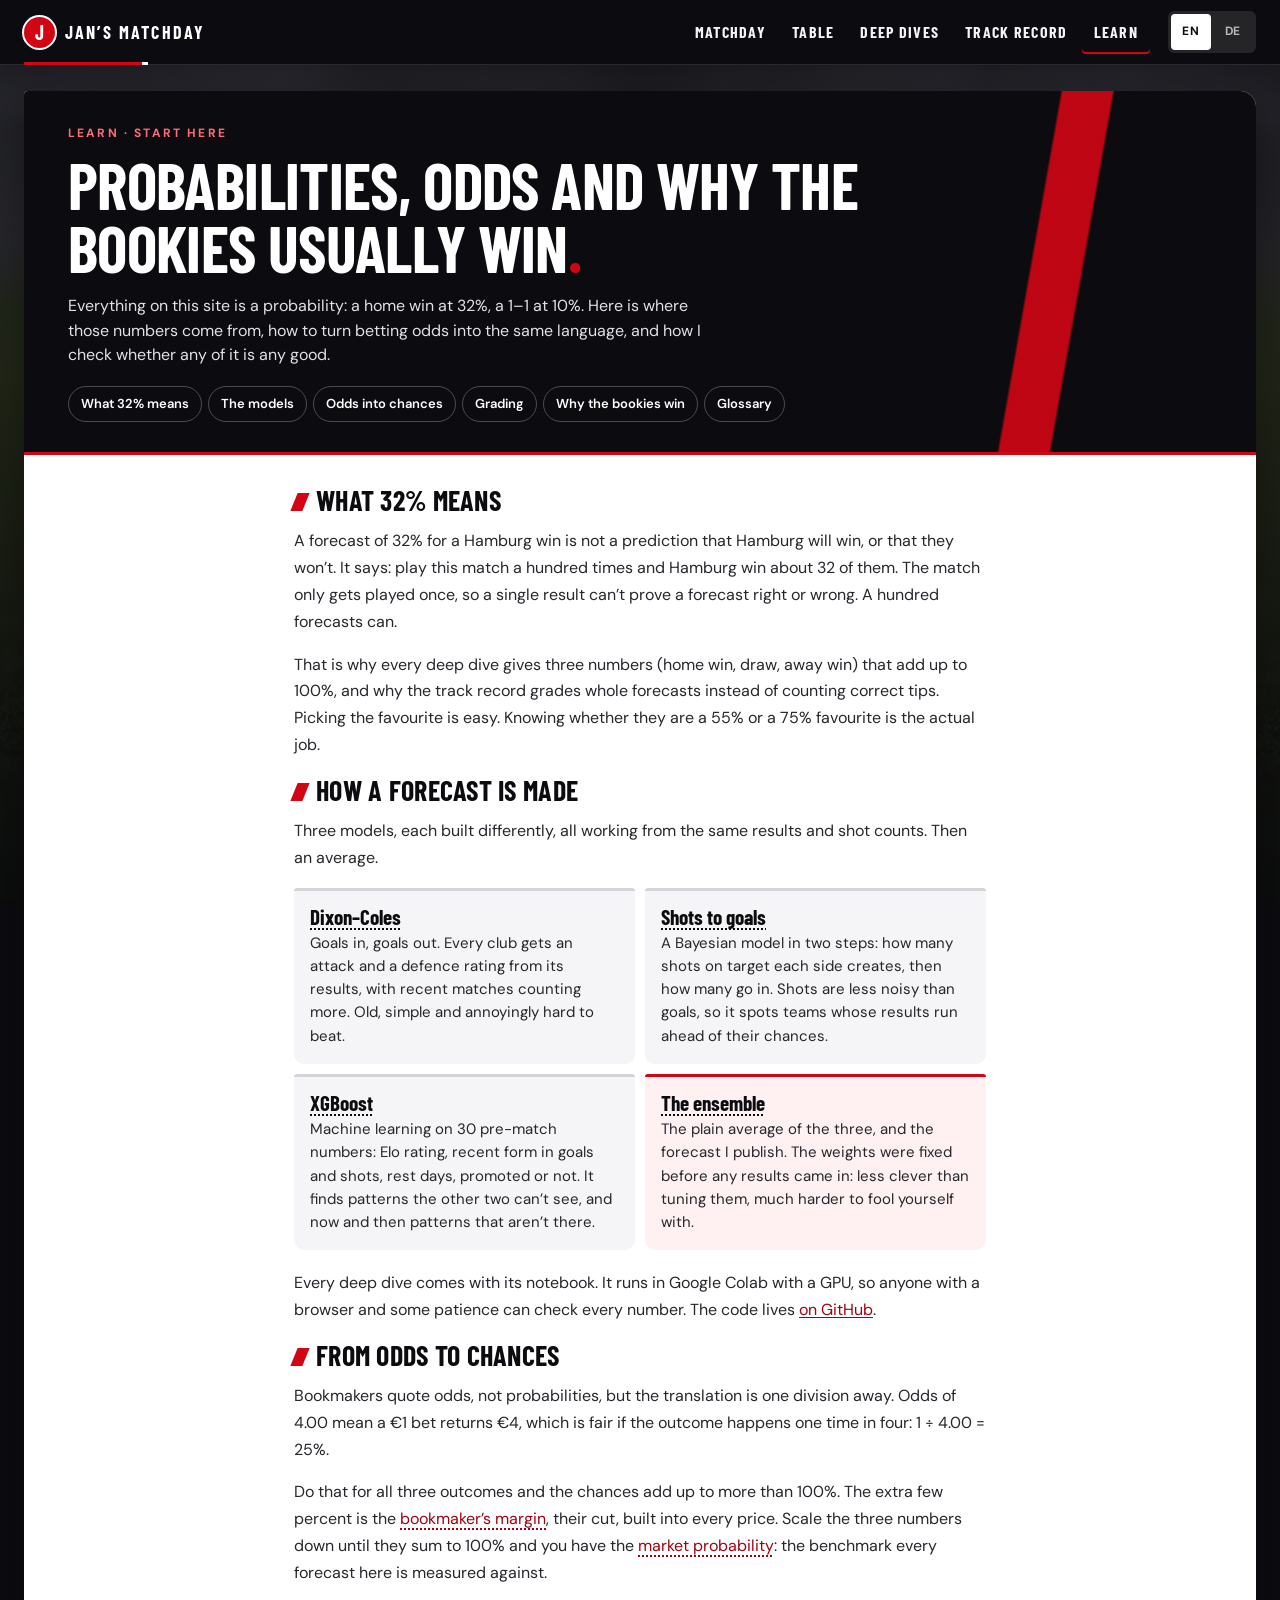
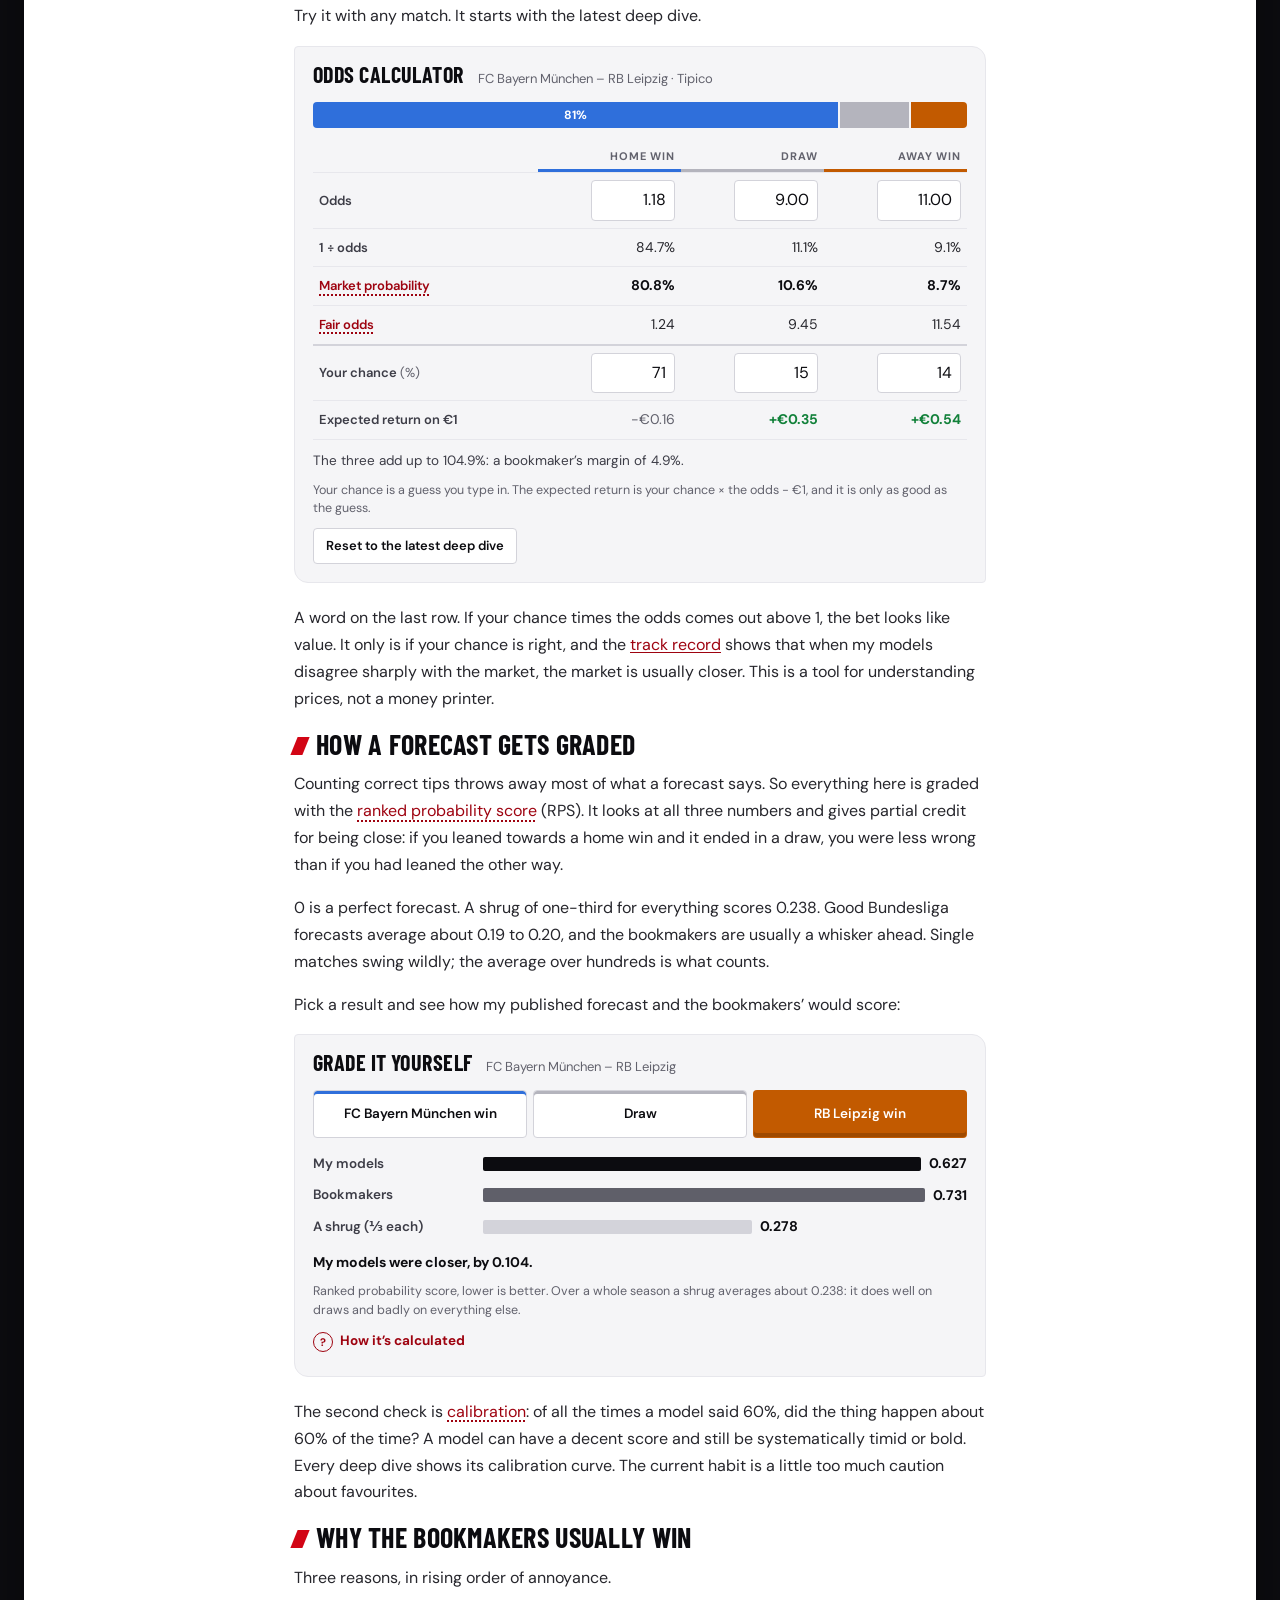
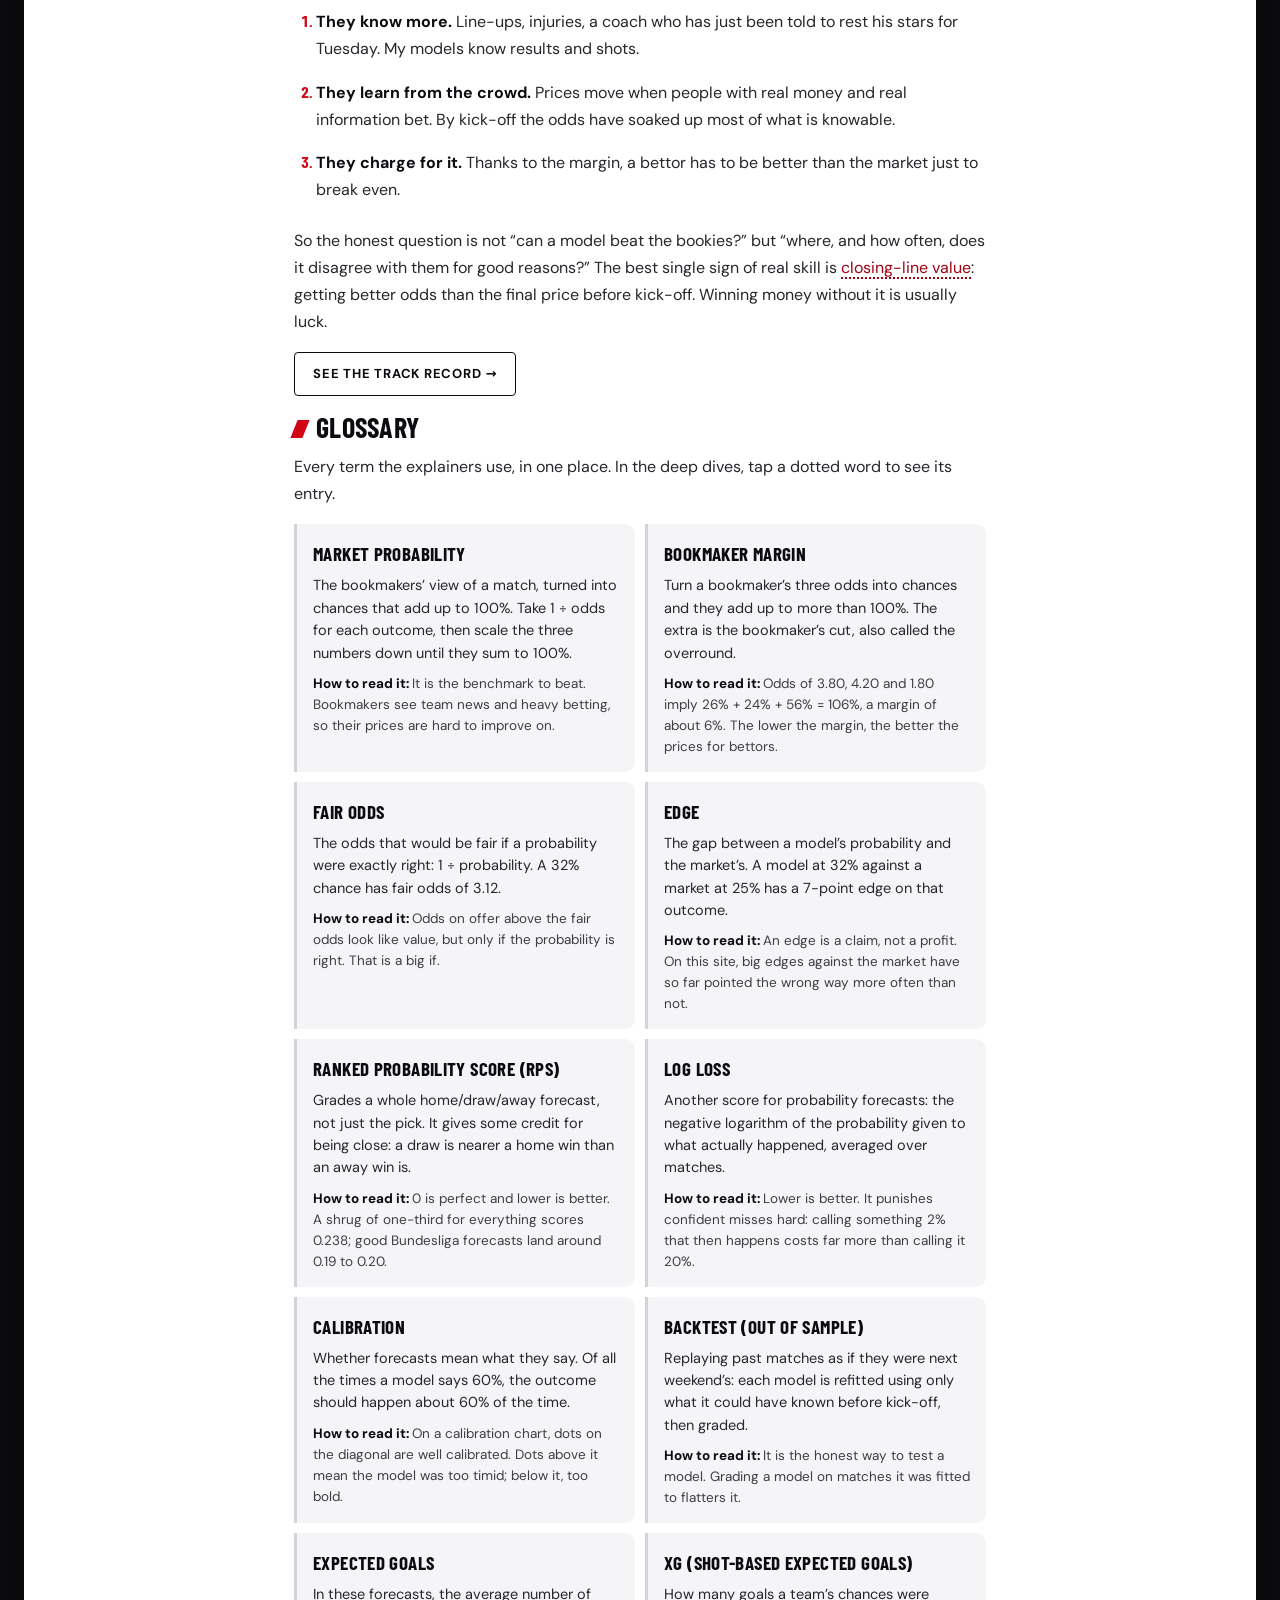
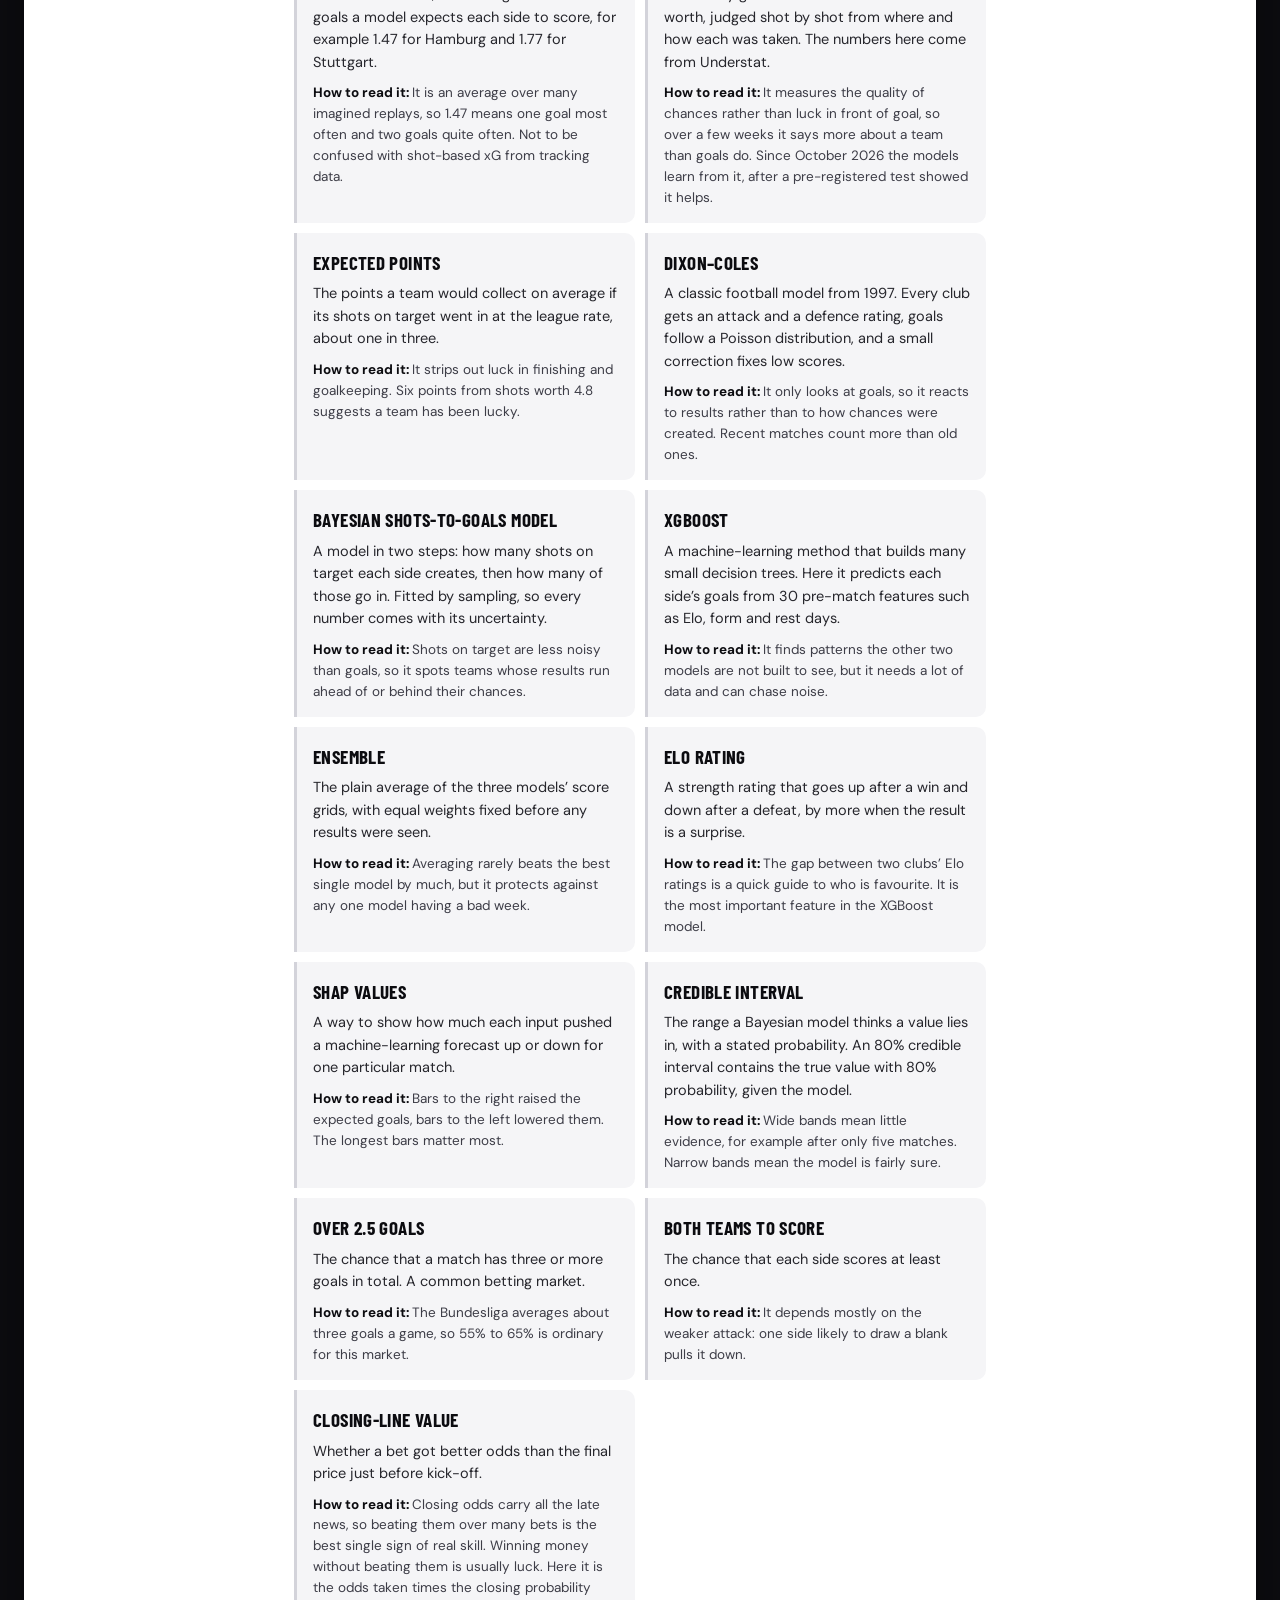
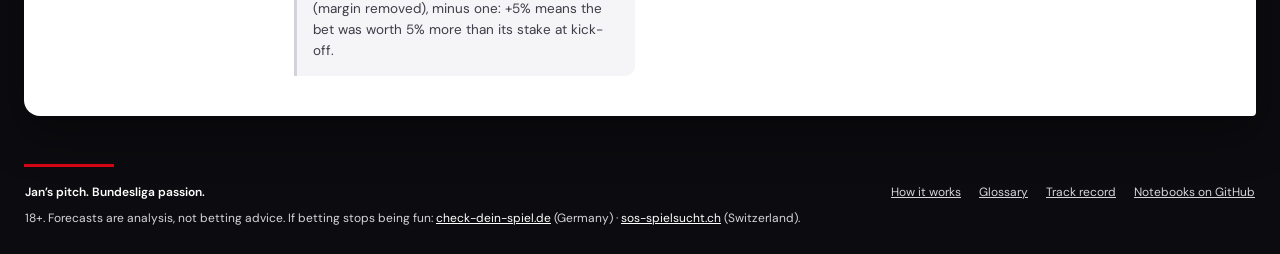
==== commit 4f3a6510: "Always show the newest deep dive on the right of the home page The card beside the matchday hub used" ====
--- a/learn/index.html
+++ b/learn/index.html
@@ -32,7 +32,7 @@
     <link rel="stylesheet" href="../styles.css?v=10">
     <link rel="stylesheet" href="../analysis/analysis.css?v=3">
     <link rel="stylesheet" href="../pages.css?v=2">
-    <script src="../i18n.js?v=12" defer></script>
+    <script src="../i18n.js?v=13" defer></script>
     <script src="../glossary.js?v=12" defer></script>
     <script src="../explain.js?v=10" defer></script>
     <script src="learn.js?v=1" defer></script>
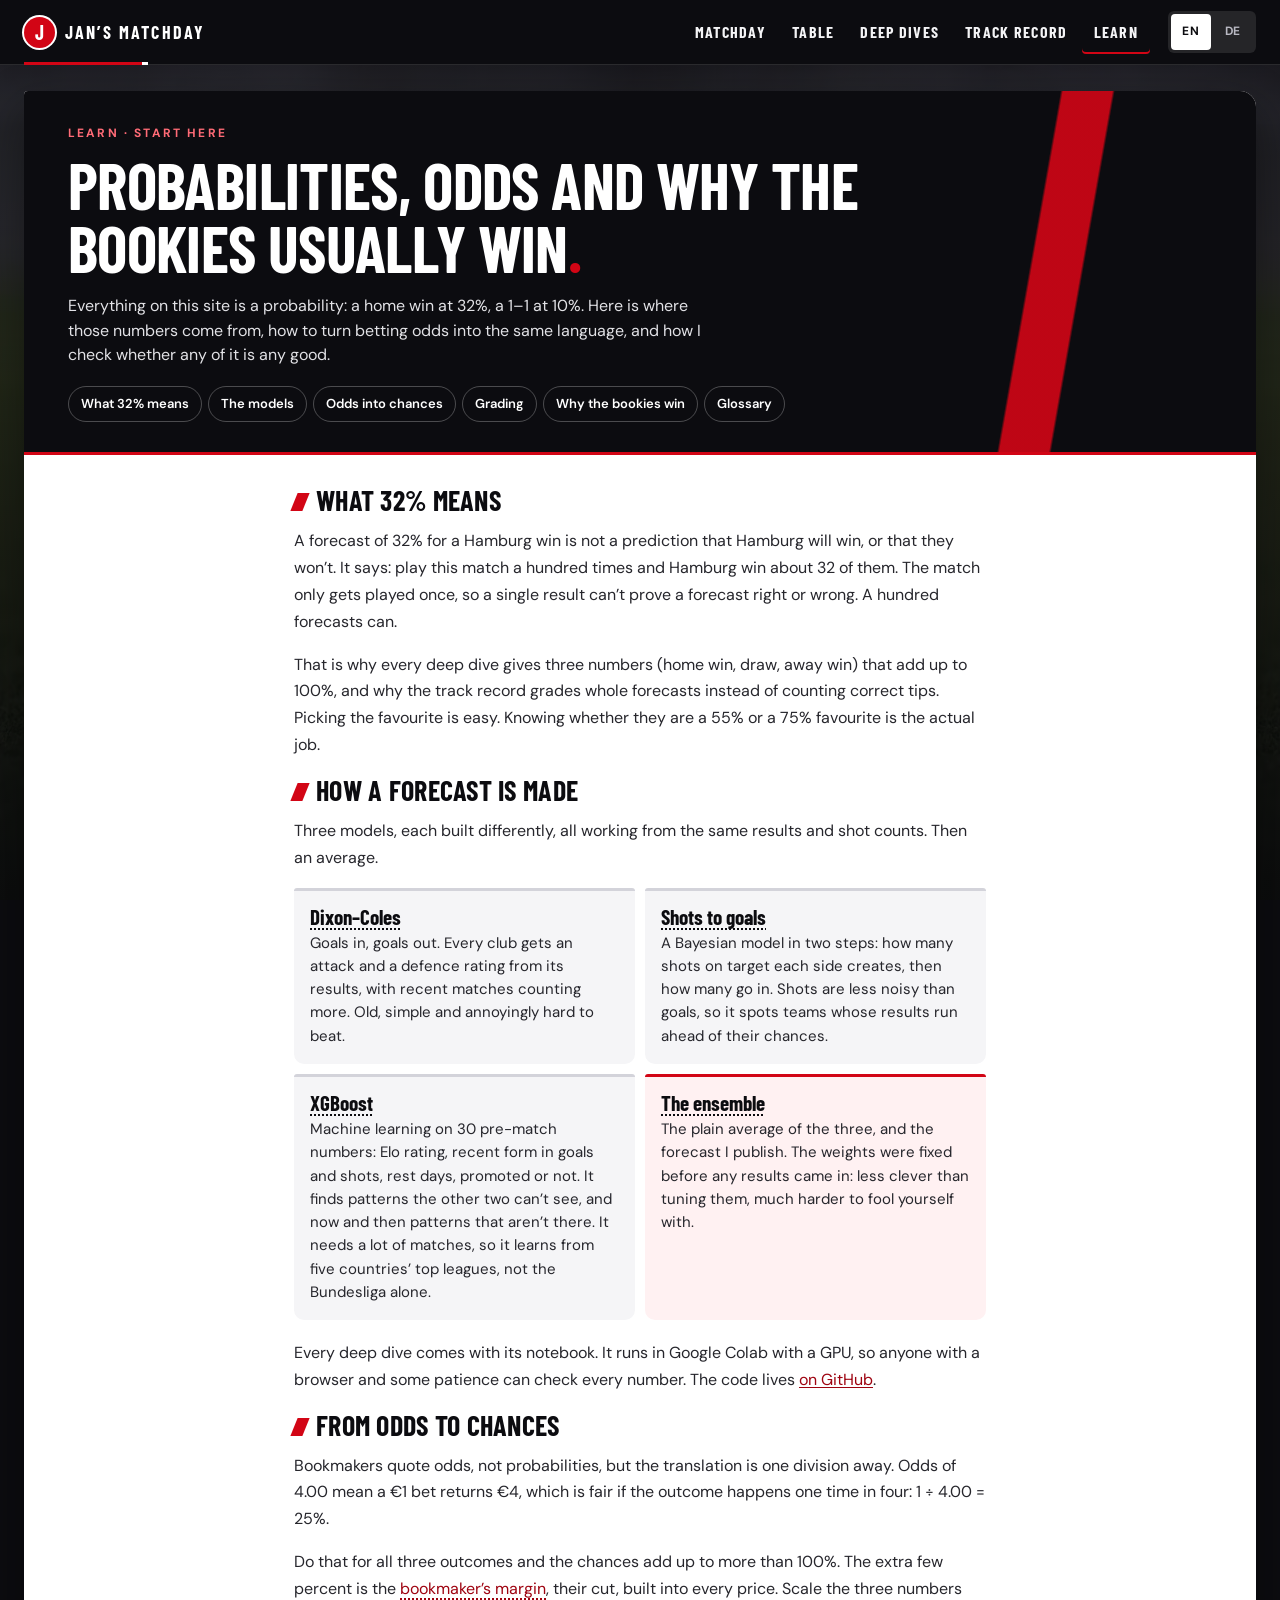
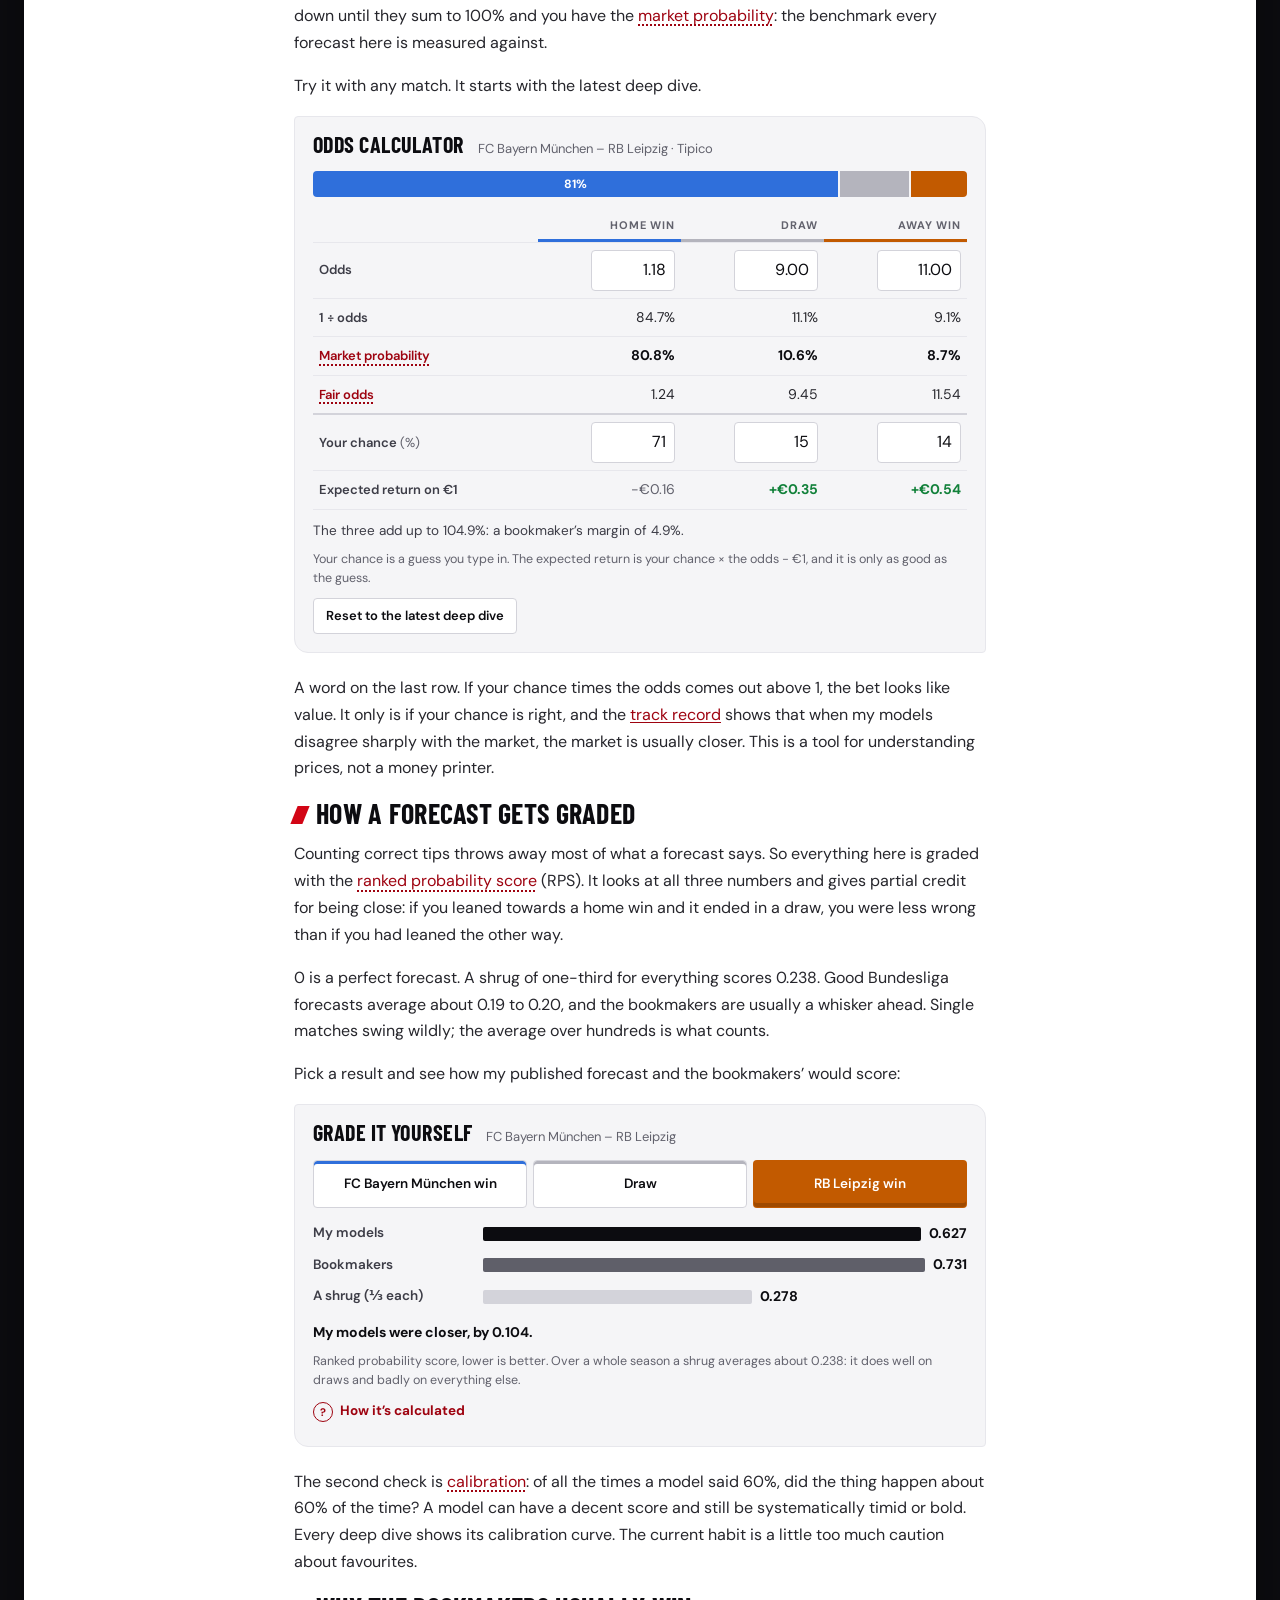
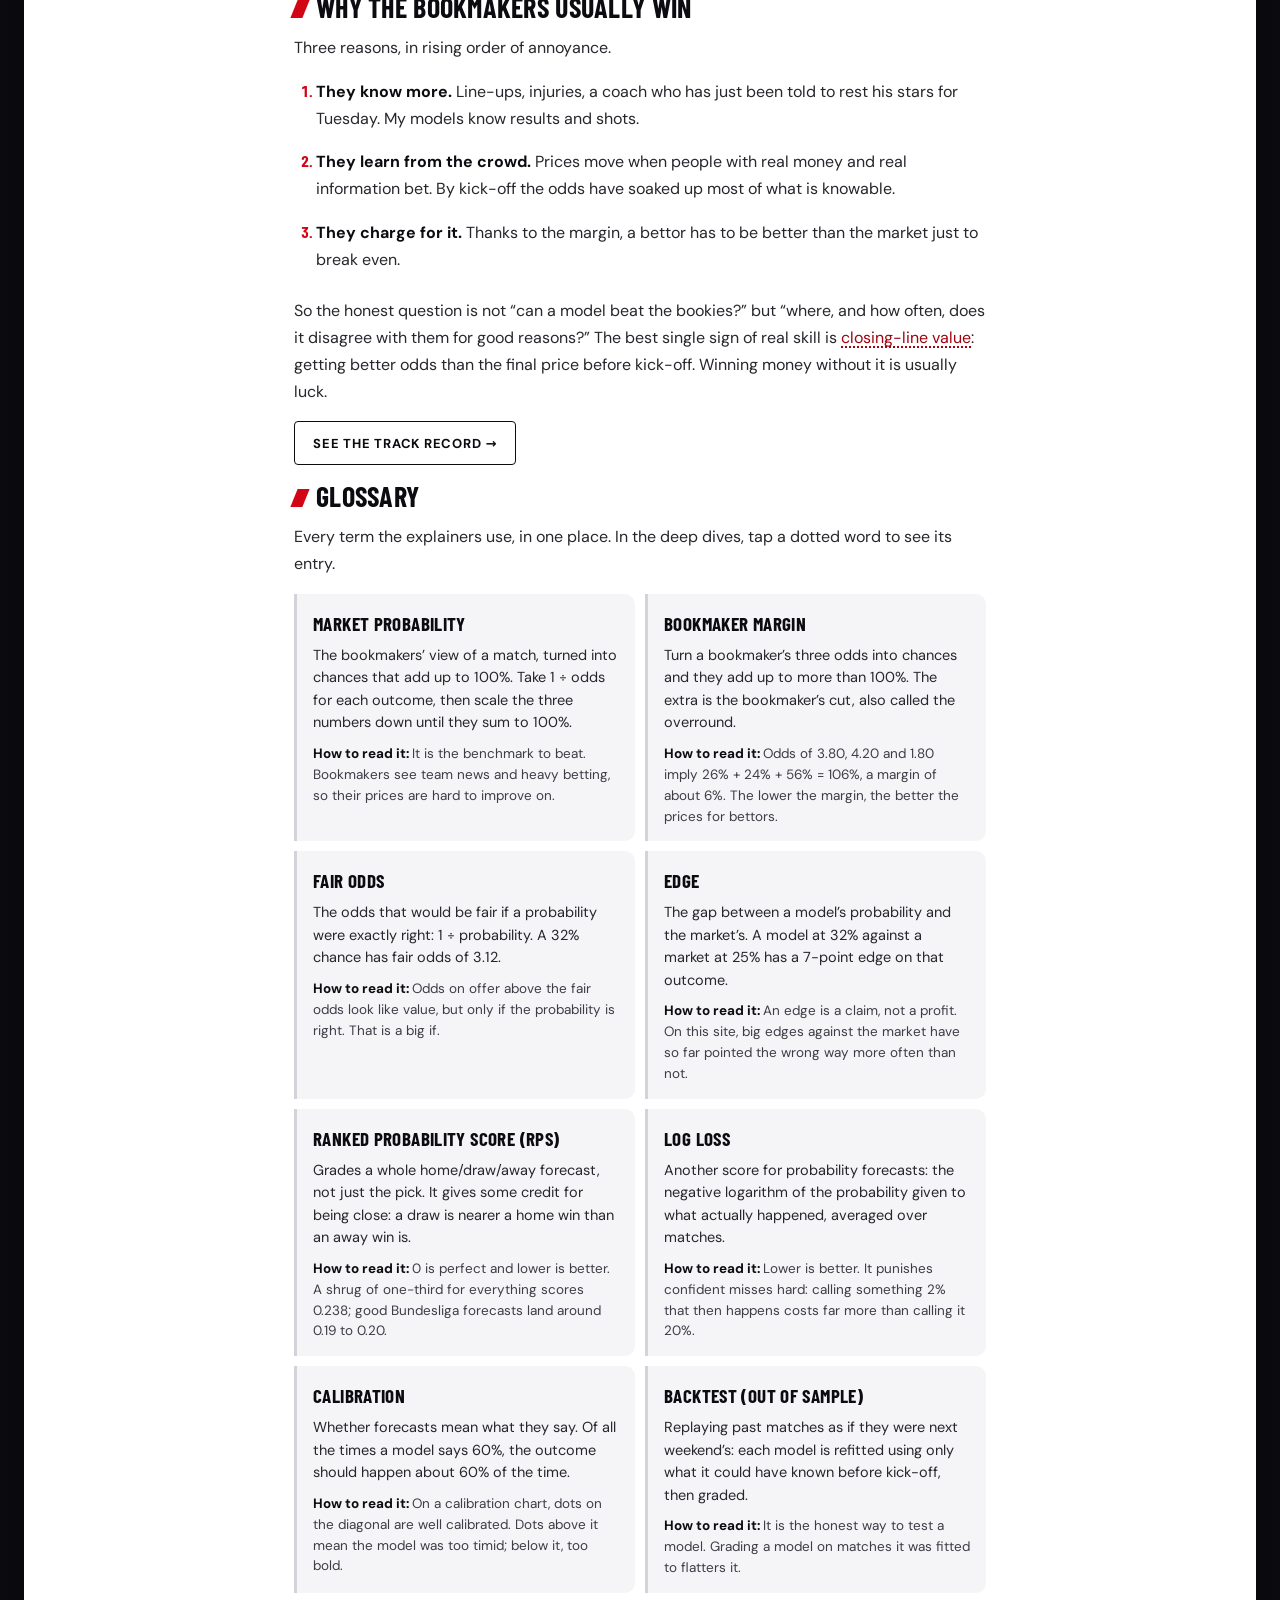
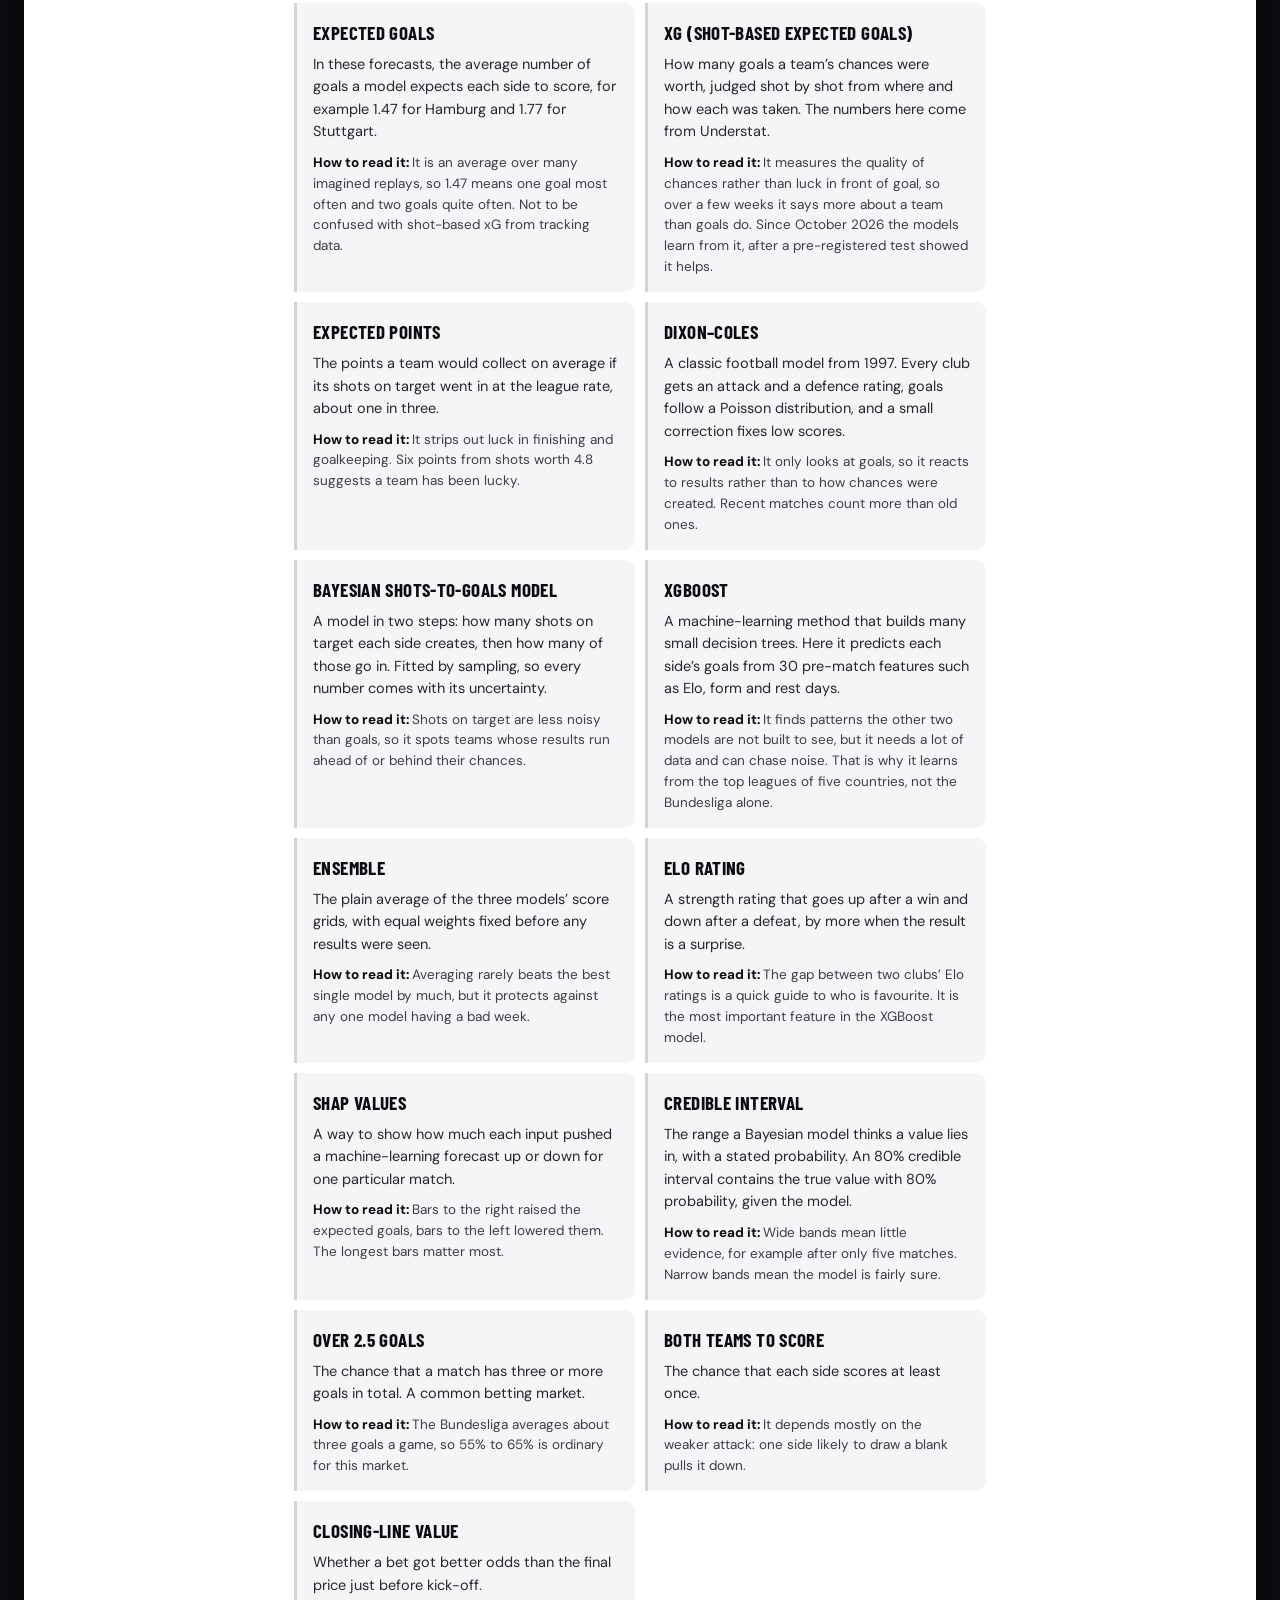
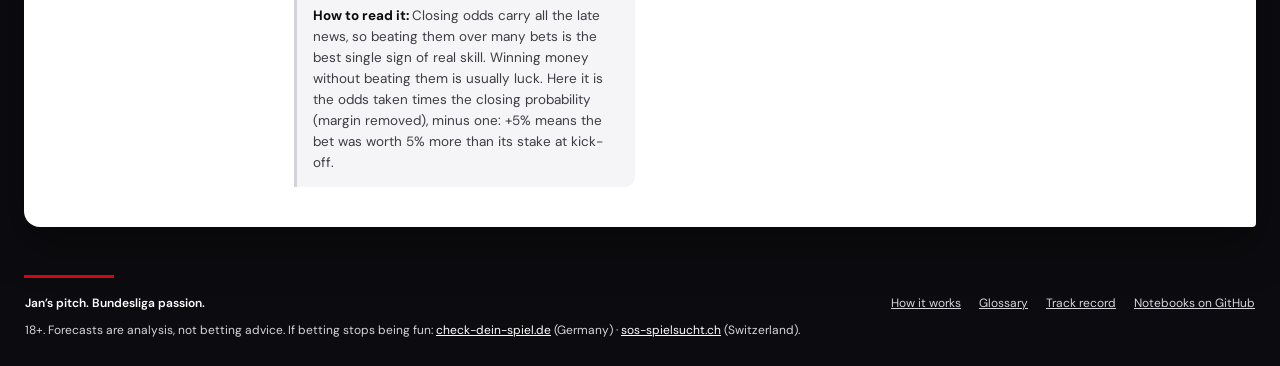
==== commit c3357e86: "Track record on the pooled XGBoost; notebooks, site wording and docs [skip ci] - data/record.json an" ====
--- a/learn/index.html
+++ b/learn/index.html
@@ -33,7 +33,7 @@
     <link rel="stylesheet" href="../analysis/analysis.css?v=3">
     <link rel="stylesheet" href="../pages.css?v=2">
     <script src="../i18n.js?v=13" defer></script>
-    <script src="../glossary.js?v=12" defer></script>
+    <script src="../glossary.js?v=13" defer></script>
     <script src="../explain.js?v=10" defer></script>
     <script src="learn.js?v=1" defer></script>
   </head>
@@ -100,7 +100,7 @@
                 <div class="model-grid">
                   <div class="model-card"><p class="model-name"><button type="button" class="term" data-term="dixon-coles">Dixon–Coles</button></p><p>Goals in, goals out. Every club gets an attack and a defence rating from its results, with recent matches counting more. Old, simple and annoyingly hard to beat.</p></div>
                   <div class="model-card"><p class="model-name"><button type="button" class="term" data-term="bayesian-model">Shots to goals</button></p><p>A Bayesian model in two steps: how many shots on target each side creates, then how many go in. Shots are less noisy than goals, so it spots teams whose results run ahead of their chances.</p></div>
-                  <div class="model-card"><p class="model-name"><button type="button" class="term" data-term="xgboost">XGBoost</button></p><p>Machine learning on 30 pre-match numbers: Elo rating, recent form in goals and shots, rest days, promoted or not. It finds patterns the other two can’t see, and now and then patterns that aren’t there.</p></div>
+                  <div class="model-card"><p class="model-name"><button type="button" class="term" data-term="xgboost">XGBoost</button></p><p>Machine learning on 30 pre-match numbers: Elo rating, recent form in goals and shots, rest days, promoted or not. It finds patterns the other two can’t see, and now and then patterns that aren’t there. It needs a lot of matches, so it learns from five countries’ top leagues, not the Bundesliga alone.</p></div>
                   <div class="model-card is-key"><p class="model-name"><button type="button" class="term" data-term="ensemble">The ensemble</button></p><p>The plain average of the three, and the forecast I publish. The weights were fixed before any results came in: less clever than tuning them, much harder to fool yourself with.</p></div>
                 </div>
                 <p>Every deep dive comes with its notebook. It runs in Google Colab with a GPU, so anyone with a browser and some patience can check every number. The code lives <a href="https://github.com/JHvL88/matchday" target="_blank" rel="noreferrer">on GitHub</a>.</p>
@@ -111,7 +111,7 @@
                 <div class="model-grid">
                   <div class="model-card"><p class="model-name"><button type="button" class="term" data-term="dixon-coles">Dixon–Coles</button></p><p>Tore rein, Tore raus. Jeder Klub bekommt aus seinen Ergebnissen eine Angriffs- und eine Abwehrstärke, jüngere Spiele zählen mehr. Alt, einfach und ärgerlich schwer zu schlagen.</p></div>
                   <div class="model-card"><p class="model-name"><button type="button" class="term" data-term="bayesian-model">Schüsse zu Toren</button></p><p>Ein bayesianisches Modell in zwei Schritten: Wie viele Schüsse aufs Tor erzeugt jedes Team, und wie viele davon gehen rein? Schüsse sind weniger verrauscht als Tore, so fallen Teams auf, deren Ergebnisse ihren Chancen davonlaufen.</p></div>
-                  <div class="model-card"><p class="model-name"><button type="button" class="term" data-term="xgboost">XGBoost</button></p><p>Maschinelles Lernen mit 30 Zahlen, die vor dem Spiel feststehen: Elo-Zahl, Form bei Toren und Schüssen, Ruhetage, Aufsteiger oder nicht. Es findet Muster, die die anderen beiden nicht sehen, und ab und zu Muster, die es gar nicht gibt.</p></div>
+                  <div class="model-card"><p class="model-name"><button type="button" class="term" data-term="xgboost">XGBoost</button></p><p>Maschinelles Lernen mit 30 Zahlen, die vor dem Spiel feststehen: Elo-Zahl, Form bei Toren und Schüssen, Ruhetage, Aufsteiger oder nicht. Es findet Muster, die die anderen beiden nicht sehen, und ab und zu Muster, die es gar nicht gibt. Es braucht viele Spiele und lernt deshalb aus den ersten Ligen von fünf Ländern, nicht nur aus der Bundesliga.</p></div>
                   <div class="model-card is-key"><p class="model-name"><button type="button" class="term" data-term="ensemble">Das Ensemble</button></p><p>Der einfache Mittelwert der drei und die Prognose, die ich veröffentliche. Die Gewichte standen fest, bevor es Ergebnisse gab: weniger raffiniert, als sie zu optimieren, aber man kann sich damit viel schwerer selbst etwas vormachen.</p></div>
                 </div>
                 <p>Zu jeder Analyse gibt es das Notebook. Es läuft in Google Colab mit GPU, jede Zahl lässt sich also mit einem Browser und etwas Geduld nachprüfen. Der Code liegt <a href="https://github.com/JHvL88/matchday" target="_blank" rel="noreferrer">auf GitHub</a>.</p>
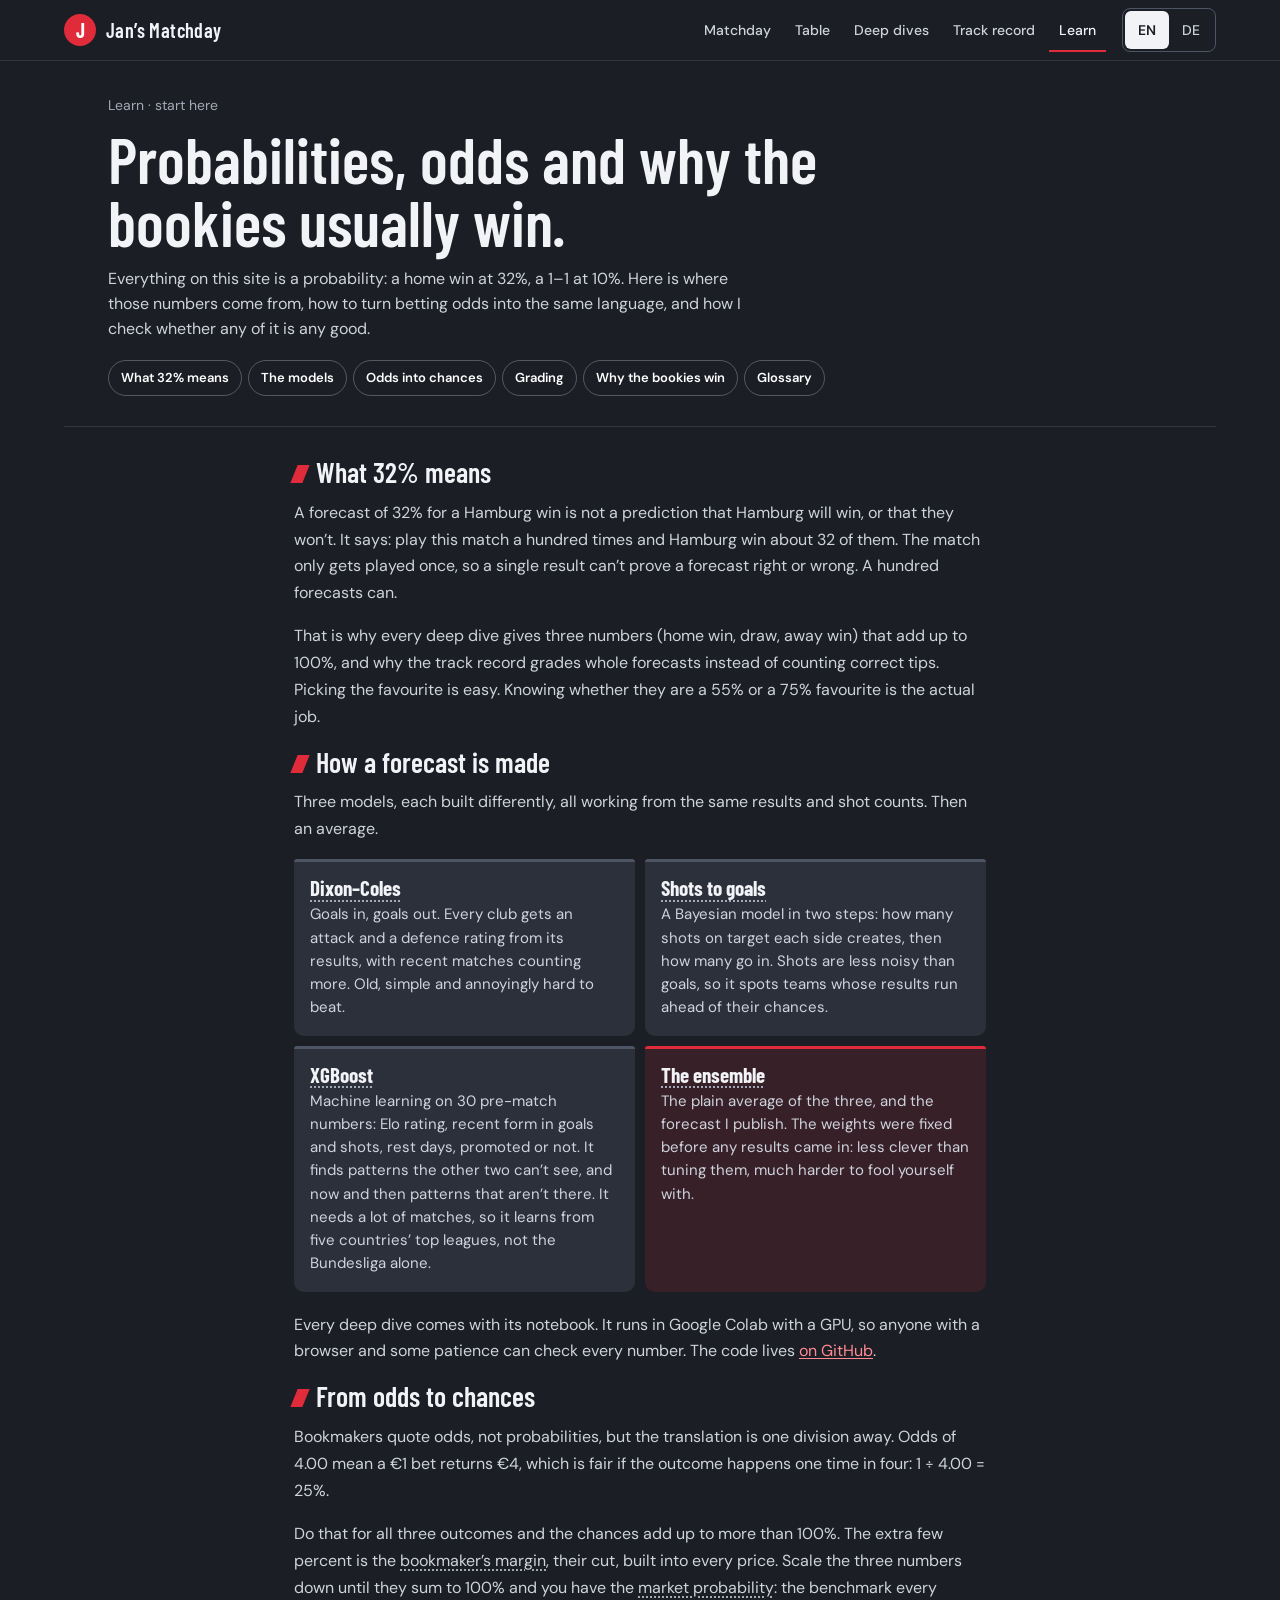
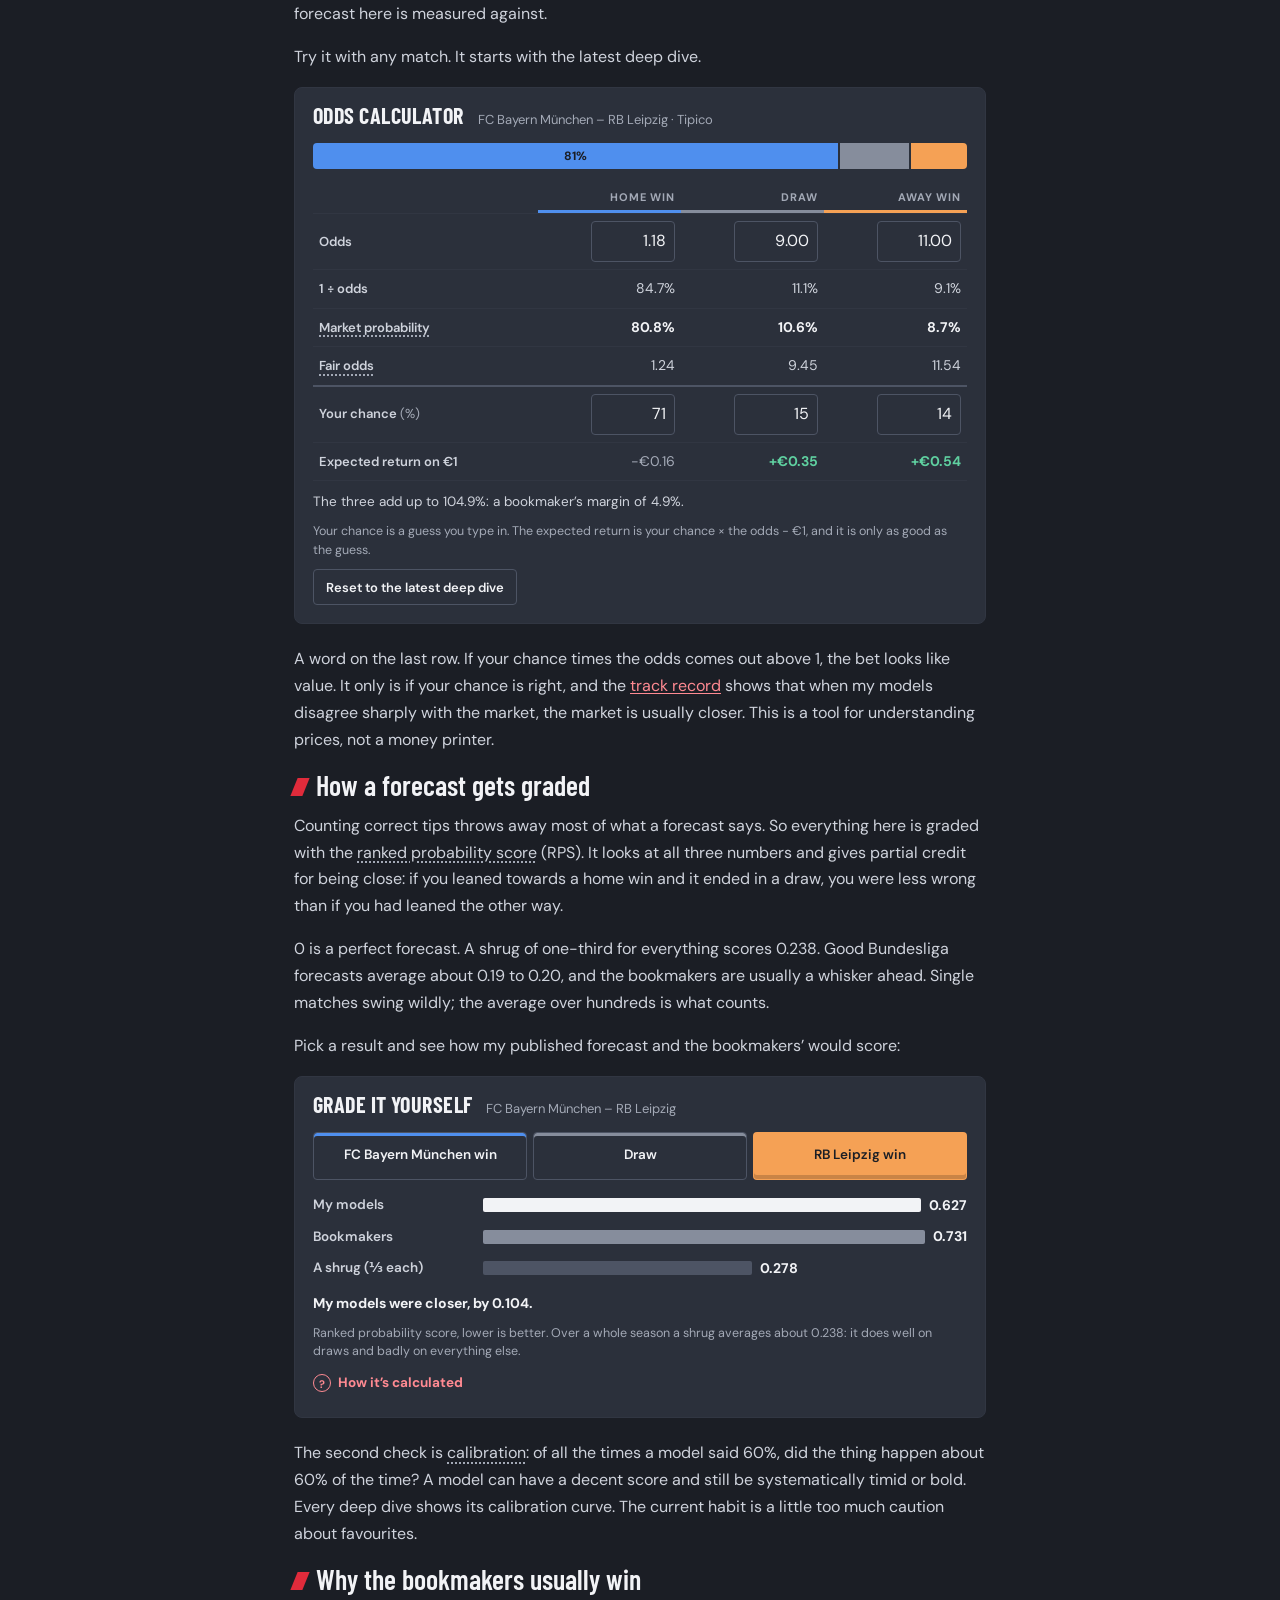
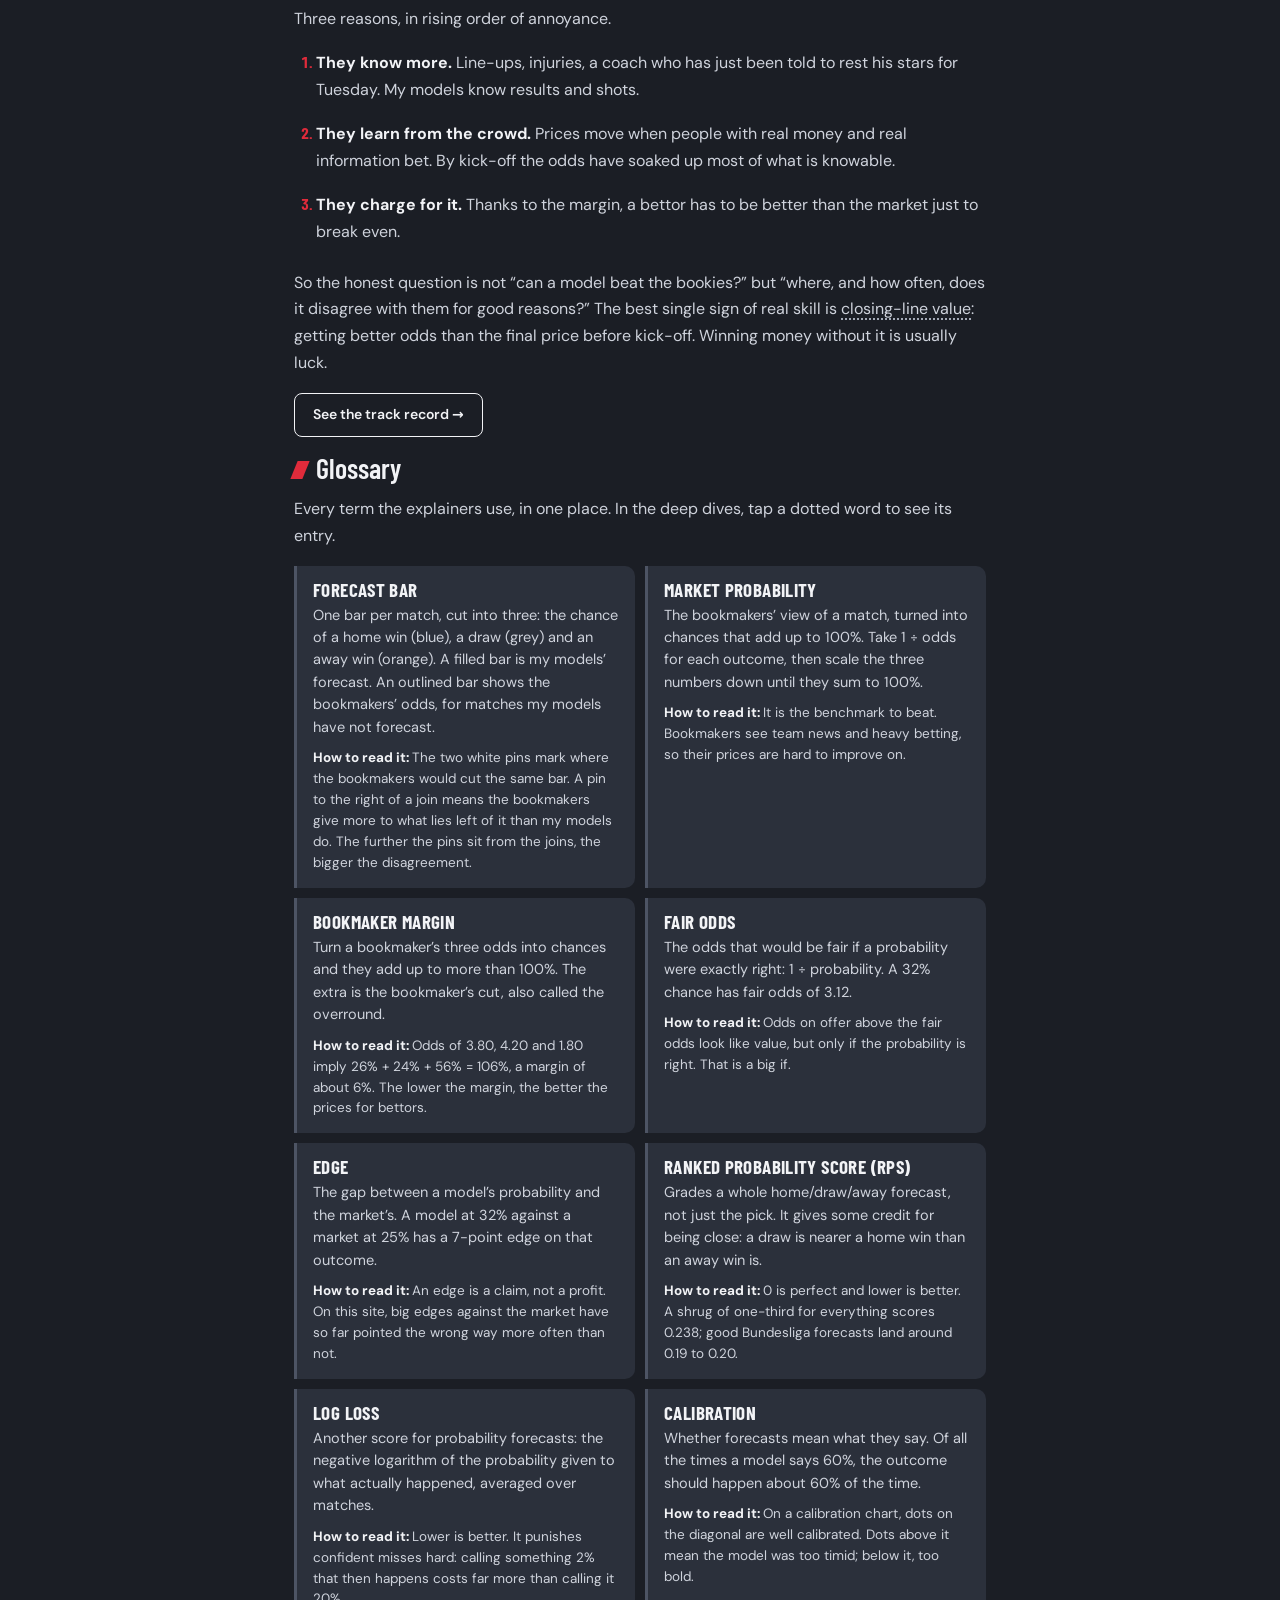
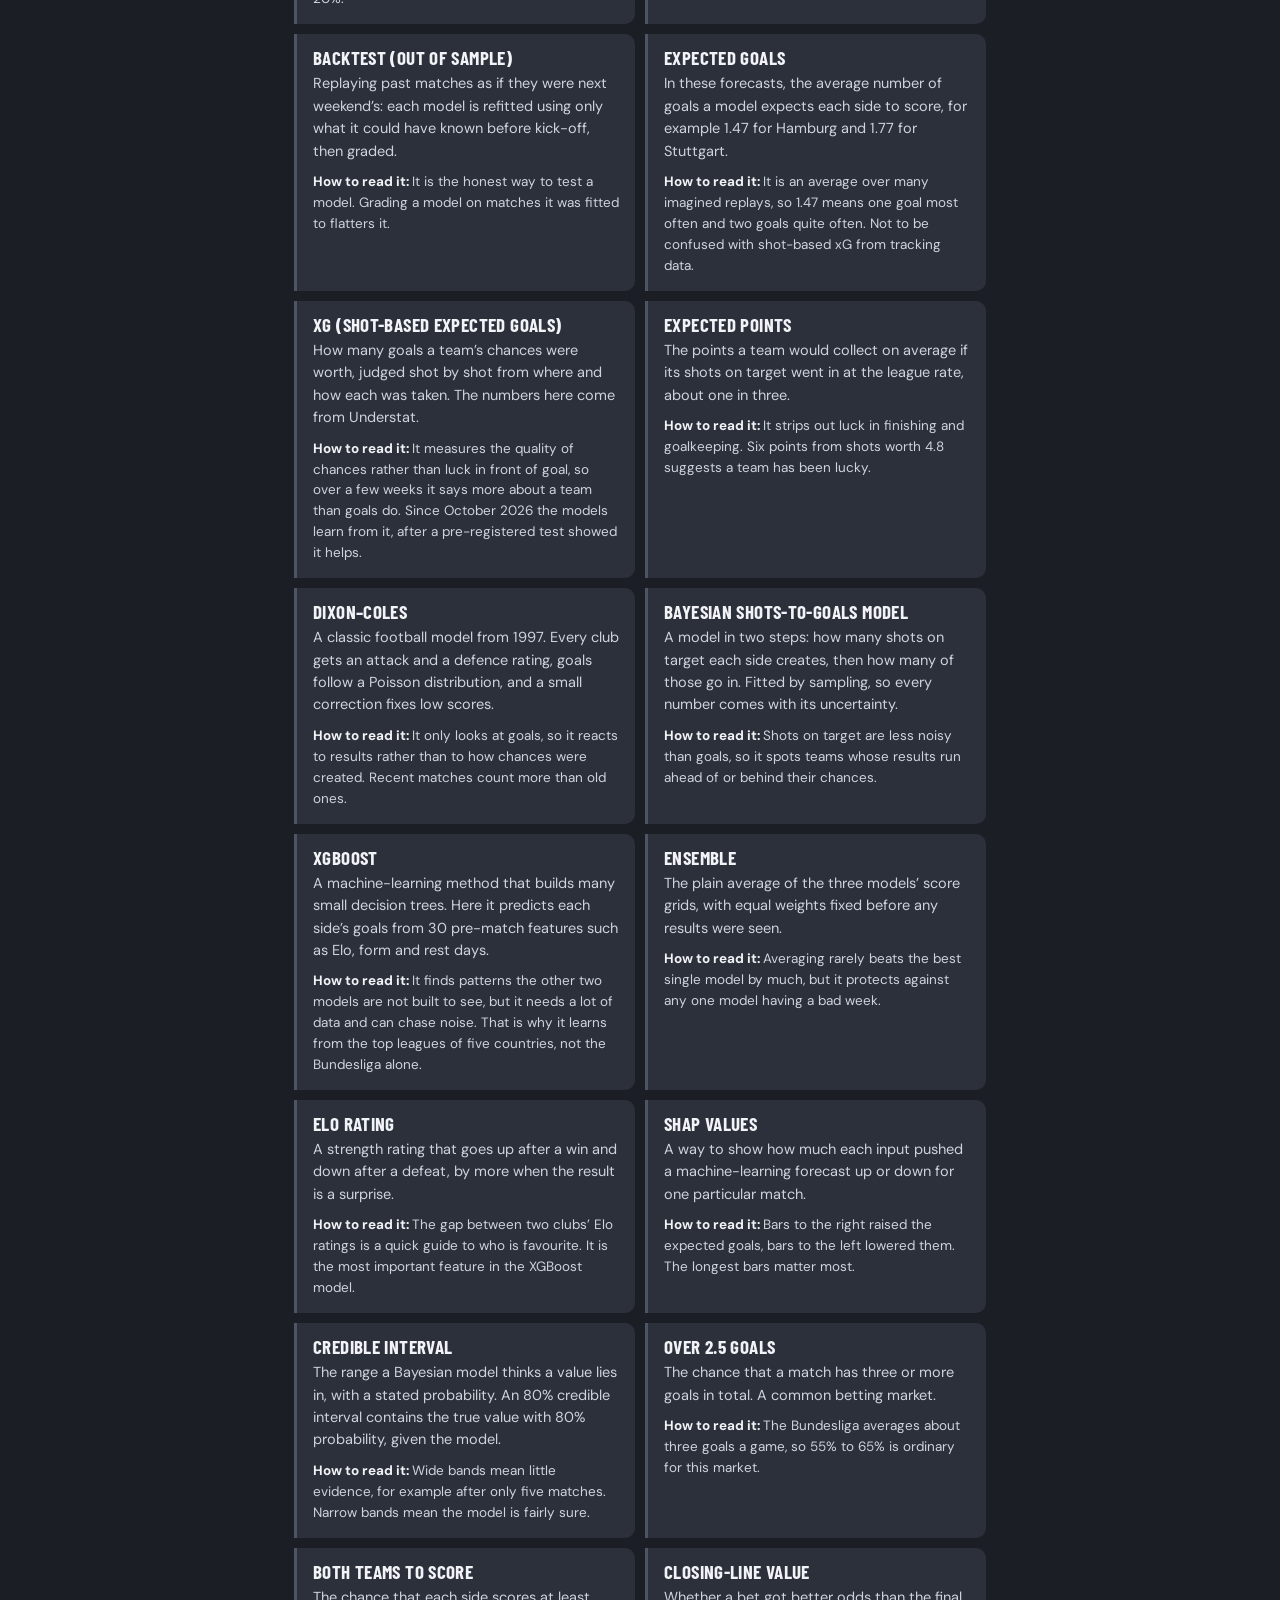
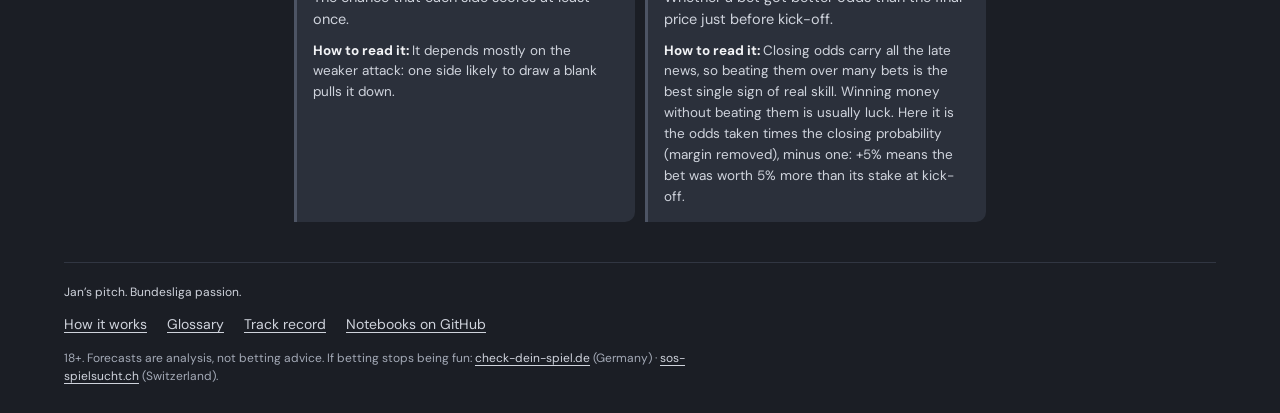
==== commit f34aba7a: "Redesign: the weekend board on one light-dark page Home page rebuilt around one row per match. The b" ====
--- a/learn/index.html
+++ b/learn/index.html
@@ -3,7 +3,7 @@
   <head>
     <meta charset="utf-8">
     <meta name="viewport" content="width=device-width, initial-scale=1, viewport-fit=cover">
-    <meta name="theme-color" content="#0c0c10">
+    <meta name="theme-color" content="#1b1e25">
     <meta name="description" content="How the forecasts on Jan’s Matchday work: what a probability means, how to turn betting odds into chances, how forecasts are graded, and a glossary." data-i18n-attrs="content:learn.meta">
     <title data-i18n="learn.pageTitle">How it works: probabilities, odds and grading — Jan’s Matchday</title>
     <link rel="canonical" href="https://jhvl88.github.io/matchday/learn/">
@@ -29,11 +29,11 @@
     <link rel="manifest" href="../manifest.webmanifest">
     <link rel="preload" href="../assets/fonts/dm-sans-latin-400-normal.woff2" as="font" type="font/woff2" crossorigin>
     <link rel="preload" href="../assets/fonts/barlow-condensed-latin-700-normal.woff2" as="font" type="font/woff2" crossorigin>
-    <link rel="stylesheet" href="../styles.css?v=10">
-    <link rel="stylesheet" href="../analysis/analysis.css?v=3">
-    <link rel="stylesheet" href="../pages.css?v=2">
-    <script src="../i18n.js?v=13" defer></script>
-    <script src="../glossary.js?v=13" defer></script>
+    <link rel="stylesheet" href="../styles.css?v=11">
+    <link rel="stylesheet" href="../analysis/analysis.css?v=4">
+    <link rel="stylesheet" href="../pages.css?v=3">
+    <script src="../i18n.js?v=14" defer></script>
+    <script src="../glossary.js?v=14" defer></script>
     <script src="../explain.js?v=10" defer></script>
     <script src="learn.js?v=1" defer></script>
   </head>
--- a/styles.css
+++ b/styles.css
@@ -1,4 +1,4 @@
-/* Jan's Matchday: Bundesliga red, black and white with condensed sports typography.
+/* Jan's Matchday: one light-dark page, data in blue, grey and orange, red for the brand and for live.
    Shared by the home page and the analysis posts (analysis/analysis.css builds on these tokens). */
 
 /* Fonts are served from this site (assets/fonts, SIL Open Font License) rather than Google Fonts:
@@ -112,80 +112,81 @@
 }
 
 :root {
-  color-scheme: light;
-  --bl-red: #d20515;
-  --bl-red-dark: #9e0310;
-  --bl-red-bright: #f01a2c;
-  --bl-red-soft: #fff1f2;
-  --bl-black: #0c0c10;
-  --bl-grey: #1a1a21;
-  --ink: #0c0c10;
-  --ink-2: #3d3d47;
-  --muted: #62626d;
-  --line: #e7e7ec;
-  --line-strong: #d3d3da;
-  --surface: #fff;
-  --surface-2: #f5f5f7;
-  --surface-3: #ececf0;
-  --on-dark: #f4f4f6;
-  --on-dark-2: #b8b8c2;
-  --on-dark-line: rgb(255 255 255 / 12%);
-  --red-on-dark: #ff6b76;
-  --win: #12813a;
-  --draw: #6b6b76;
-  --loss: #d20515;
-  --zone-ucl: #1b6ed6;
-  --zone-uel: #f08a00;
-  --zone-uecl: #19a974;
-  --zone-playoff: #8a8a94;
-  --zone-down: #d20515;
-  /* Probabilities: home win, draw, away win. Blue and orange stay apart for colour-blind readers
-     and stay clear of brand red and of win/loss green and red. */
-  --home: #2f6fdb;
-  --draw-bar: #b4b4bd;
-  --away: #c25a00;
+  color-scheme: dark;
+  /* Surfaces: one dark page, lifted in two small steps. No black, no shadows. */
+  --bg: #1b1e25;
+  --surface: #232730;
+  --surface-2: #2b303b;
+  --surface-3: #363c49;
+  --line: #313642;
+  --line-strong: #4d5464;
+  /* Text */
+  --ink: #f2f3f6;
+  --ink-2: #cfd3dc;
+  --muted: #a3a9b6;
+  /* Red is the brand and "live", nothing else. */
+  --red: #e02b3b;
+  --red-text: #ff8a92;
+  /* Probabilities: home win, draw, away win. Blue and orange stay apart for colour-blind readers.
+     A filled bar is my models' forecast; an outline or a pin is the bookmakers'. */
+  --home: #4f8fee;
+  --draw-bar: #868d9c;
+  --away: #f5a155;
+  --pin: #ffffff;
+  --halo: var(--bg);
   --display: "Barlow Condensed", "Arial Narrow", sans-serif;
   --sans: "DM Sans", system-ui, -apple-system, "Segoe UI", sans-serif;
-  --radius: 4px 16px 4px 16px;
-  --shadow: 0 18px 46px rgb(0 0 0 / 38%);
-  --gutter: 22px;
+  --radius: 8px;
+  --gutter: 24px;
+  --topbar: 60px;
+  /* Names the other pages' stylesheets (pages.css, analysis/analysis.css) were written against. */
+  --bl-red: var(--red);
+  --bl-red-dark: var(--red-text);
+  --bl-red-bright: #ff5a67;
+  --bl-red-soft: rgb(224 43 59 / 14%);
+  --bl-black: #16181e;
+  --bl-grey: var(--surface);
+  --on-dark: var(--ink);
+  --on-dark-2: var(--ink-2);
+  --on-dark-line: var(--line);
+  --red-on-dark: var(--red-text);
+  --win: #5fd0a0;
+  --draw: var(--muted);
+  --loss: var(--red-text);
+  --shadow: 0 0 0 1px var(--line);
   font-family: var(--sans);
   color: var(--ink);
-  background: var(--bl-black);
+  background: var(--bg);
   font-synthesis: none;
   text-rendering: optimizeLegibility;
   -webkit-font-smoothing: antialiased;
 }
 
-* {
+/* ---------- Base ---------- */
+
+*,
+*::before,
+*::after {
   box-sizing: border-box;
 }
 
 html {
   scroll-behavior: smooth;
-  scroll-padding-top: 84px;
+  scroll-padding-top: calc(var(--topbar) + 12px);
+  -webkit-text-size-adjust: 100%;
 }
 
 body {
-  min-width: 320px;
-  min-height: 100vh;
   margin: 0;
-  font-size: 15px;
-  line-height: 1.45;
-}
-
-/* A fixed layer instead of background-attachment: fixed, which iOS ignores. */
-body::before {
-  position: fixed;
-  inset: 0;
-  z-index: -1;
-  background:
-    linear-gradient(180deg, rgb(8 8 12 / 84%) 0%, rgb(10 10 14 / 74%) 42%, rgb(8 8 12 / 94%) 100%),
-    url("assets/football-on-pitch.jpg") center 60% / cover;
-  background-image:
-    linear-gradient(180deg, rgb(8 8 12 / 84%) 0%, rgb(10 10 14 / 74%) 42%, rgb(8 8 12 / 94%) 100%),
-    image-set(url("assets/football-on-pitch.webp") type("image/webp"), url("assets/football-on-pitch.jpg") type("image/jpeg"));
-  content: "";
+  background: var(--bg);
+  color: var(--ink);
+  font-size: 16px;
+  line-height: 1.5;
+}
+
+a {
+  color: inherit;
+  text-underline-offset: 3px;
 }
 
 button,
@@ -193,70 +194,30 @@
   font: inherit;
 }
 
-button {
-  color: inherit;
-}
-
 h1,
 h2,
-h3,
+h3 {
+  margin: 0;
+  font-family: var(--display);
+  font-weight: 600;
+  line-height: 1.05;
+}
+
+h2 {
+  font-size: 28px;
+}
+
 p {
-  margin-top: 0;
-}
-
-h1,
-h2 {
-  font-family: var(--display);
-  font-weight: 700;
-  text-transform: uppercase;
-}
-
-h1 {
-  max-width: 100%;
-  margin: 10px 0 10px;
-  color: #fff;
-  font-size: clamp(46px, 6.4vw, 78px);
-  letter-spacing: -.01em;
-  line-height: .95;
-}
-
-h1 span {
-  color: var(--bl-red);
-}
-
-h2 {
   margin: 0;
-  font-size: 28px;
-  letter-spacing: .01em;
-  line-height: 1;
 }
 
 [hidden] {
   display: none !important;
 }
 
-abbr[title] {
-  text-decoration: none;
-  cursor: help;
-}
-
 :focus-visible {
-  outline: 2px solid var(--bl-red);
+  outline: 2px solid var(--ink);
   outline-offset: 2px;
-}
-
-.app-shell {
-  width: min(100% - 48px, 1240px);
-  margin: 0 auto;
-}
-
-.eyebrow {
-  margin: 0;
-  color: var(--red-on-dark);
-  font-size: 12px;
-  font-weight: 700;
-  letter-spacing: .18em;
-  text-transform: uppercase;
 }
 
 .visually-hidden {
@@ -264,26 +225,36 @@
   width: 1px;
   height: 1px;
   overflow: hidden;
-  clip: rect(0, 0, 0, 0);
+  clip-path: inset(50%);
   white-space: nowrap;
-  clip-path: inset(50%);
 }
 
 .skip-link {
   position: absolute;
-  top: -60px;
-  left: 12px;
-  z-index: 50;
+  top: -100px;
+  left: 16px;
+  z-index: 100;
   padding: 10px 14px;
-  border-radius: 4px;
-  background: #fff;
-  color: var(--ink);
-  font-weight: 700;
-  text-decoration: none;
+  border-radius: var(--radius);
+  background: var(--ink);
+  color: var(--bg);
+  font-weight: 600;
 }
 
 .skip-link:focus {
-  top: 12px;
+  top: 10px;
+}
+
+.app-shell {
+  width: min(1200px, 100%);
+  margin-inline: auto;
+  padding-inline: var(--gutter);
+}
+
+.eyebrow {
+  margin: 0 0 4px;
+  color: var(--muted);
+  font-size: 14px;
 }
 
 /* ---------- Top bar ---------- */
@@ -291,298 +262,130 @@
 .topbar {
   position: sticky;
   top: 0;
-  z-index: 20;
-  padding-top: env(safe-area-inset-top);
-  border-bottom: 1px solid var(--on-dark-line);
-  background: var(--bl-black);
+  z-index: 50;
+  border-bottom: 1px solid var(--line);
+  background: var(--bg);
 }
 
 .topbar-inner {
-  position: relative;
-  height: 64px;
-  display: flex;
-  align-items: center;
-  gap: 18px;
-}
-
-.topbar-inner::after {
-  position: absolute;
-  bottom: -1px;
-  left: 0;
-  width: 132px;
-  height: 3px;
-  background: linear-gradient(90deg, var(--bl-red) 0 118px, #fff 118px 124px, transparent 124px);
-  content: "";
+  min-height: var(--topbar);
+  display: flex;
+  align-items: center;
+  gap: 16px;
 }
 
 .brand {
   display: inline-flex;
   align-items: center;
   gap: 10px;
-  color: #fff;
-  font-family: var(--display);
-  font-size: 18px;
-  font-weight: 700;
-  letter-spacing: .12em;
+  margin-right: auto;
+  color: var(--ink);
   text-decoration: none;
-  text-transform: uppercase;
-  white-space: nowrap;
 }
 
 .brand-mark {
-  width: 31px;
-  height: 31px;
+  width: 32px;
+  height: 32px;
   display: grid;
-  flex: 0 0 31px;
   place-items: center;
   border-radius: 50%;
-  background: var(--bl-red);
+  background: var(--red);
   color: #fff;
   font-family: var(--display);
   font-size: 20px;
-  letter-spacing: 0;
-  box-shadow: 0 0 0 2px #fff;
+  font-weight: 700;
+}
+
+.brand-name {
+  font-family: var(--display);
+  font-size: 20px;
+  font-weight: 600;
+  letter-spacing: .02em;
+  white-space: nowrap;
 }
 
 .top-nav {
   display: flex;
-  gap: 2px;
-  margin-left: auto;
+  gap: 4px;
 }
 
 .top-nav a {
   min-height: 44px;
   display: inline-flex;
   align-items: center;
-  padding: 8px 12px;
-  border-radius: 4px;
-  color: var(--on-dark);
-  font-family: var(--display);
-  font-size: 16px;
-  font-weight: 700;
-  letter-spacing: .08em;
+  padding: 0 10px;
+  border-radius: 6px;
+  color: var(--ink-2);
+  font-size: 14px;
+  font-weight: 500;
   text-decoration: none;
-  text-transform: uppercase;
-}
-
-.top-nav a:hover,
-.top-nav a:focus-visible {
-  background: var(--bl-red);
-  outline: none;
+  white-space: nowrap;
+}
+
+.top-nav a:hover {
+  color: var(--ink);
+  background: var(--surface);
 }
 
 .top-nav a[aria-current="page"] {
-  box-shadow: inset 0 -2px 0 var(--bl-red);
-}
-
-main {
-  padding: 26px 0 48px;
-}
-
-.home main {
-  padding-top: 0;
-}
-
-/* ---------- This weekend: the matchday hub ---------- */
-
-.weekend {
-  position: relative;
-  overflow: hidden;
-  border-bottom: 3px solid var(--bl-red);
-  background:
-    linear-gradient(180deg, rgb(16 16 22 / 90%) 0%, rgb(12 12 16 / 96%) 100%),
-    url("assets/football-on-pitch.jpg") center 58% / cover;
-  background-image:
-    linear-gradient(180deg, rgb(16 16 22 / 90%) 0%, rgb(12 12 16 / 96%) 100%),
-    image-set(url("assets/football-on-pitch.webp") type("image/webp"), url("assets/football-on-pitch.jpg") type("image/jpeg"));
-  color: var(--on-dark);
-}
-
-/* The red slash of the Bundesliga look, between the copy and the deep dive. */
-.weekend-inner::before {
-  position: absolute;
-  top: 0;
-  bottom: 0;
-  right: 9%;
-  width: 70px;
-  background: var(--bl-red);
-  box-shadow: -26px 0 0 -10px rgb(255 255 255 / 80%);
-  content: "";
-  opacity: .88;
-  transform: skewX(-22deg);
-  z-index: -1;
-}
-
-.weekend.has-featured .weekend-inner::before {
-  right: 47%;
-}
-
-.weekend-inner {
-  position: relative;
-  z-index: 0;
-  display: flex;
-  flex-wrap: wrap;
-  align-items: stretch;
-  gap: 28px 40px;
-  padding: 34px 0 22px;
-}
-
-.weekend-main {
-  min-width: 0;
-  flex: 1 1 380px;
-  display: flex;
-  flex-direction: column;
-  align-items: flex-start;
-  gap: 14px;
-}
-
-.weekend h1 {
-  margin: 0;
-  color: #fff;
-  font-size: clamp(52px, 7vw, 84px);
-  letter-spacing: -.01em;
-  line-height: .9;
-}
-
-.weekend h1 > span:first-child {
-  color: #fff;
-}
-
-.weekend h1 .full-stop {
-  color: var(--bl-red);
-}
-
-.matchday-dates {
-  margin: 0;
-  color: var(--on-dark-2);
-  font-size: 16px;
-}
-
-.weekend-intro {
-  max-width: 46ch;
-  margin: 0;
-  color: #c9c9d1;
-  font-size: 14px;
-}
-
-.countdown {
-  width: 100%;
-  max-width: 480px;
-  display: flex;
-  flex-wrap: wrap;
-  border: 1px solid rgb(255 255 255 / 16%);
-  overflow: hidden;
+  color: var(--ink);
+  box-shadow: inset 0 -2px 0 var(--red);
+  border-radius: 0;
+}
+
+.segmented {
+  display: inline-flex;
+  flex: 0 0 auto;
+  padding: 2px;
+  border: 1px solid var(--line-strong);
   border-radius: var(--radius);
-  background: rgb(255 255 255 / 5%);
-}
-
-.countdown-part {
-  min-width: 0;
-  flex: 999 1 170px; /* takes the spare room while the clock shares its line */
-  padding: 13px 18px 14px;
-}
-
-/* A divider on the left when side by side, on top when the clock wraps under the match;
-   the one that would sit on the box's edge is pushed outside it and clipped. */
-.countdown-clock {
-  flex: 1 0 auto; /* full width once it wraps onto its own line */
-  margin: -1px 0 0 -1px;
-  border-top: 1px solid var(--on-dark-line);
-  border-left: 1px solid var(--on-dark-line);
-}
-
-.countdown-label {
-  margin: 0;
-  color: var(--red-on-dark);
-  font-size: 12px;
-  font-weight: 700;
-  letter-spacing: .14em;
-  text-transform: uppercase;
-}
-
-.countdown-clock .countdown-label {
-  color: var(--on-dark-2);
-}
-
-.countdown-match {
-  margin: 3px 0 0;
-  color: #fff;
-  font-size: 17px;
-  font-weight: 600;
-  line-height: 1.3;
-}
-
-.countdown-when {
-  margin: 2px 0 0;
-  color: var(--on-dark-2);
-  font-size: 13.5px;
-}
-
-.countdown-value {
-  margin: 4px 0 0;
-  color: #fff;
-  font-family: var(--display);
-  font-size: 40px;
-  font-weight: 700;
-  line-height: 1;
-  font-variant-numeric: tabular-nums;
-}
-
-.countdown-value small {
-  margin-left: 6px;
-  color: var(--on-dark-2);
-  font-family: var(--sans);
-  font-size: 15px;
-  font-weight: 600;
-}
-
-.countdown.is-live .countdown-value {
-  display: flex;
-  align-items: center;
-  gap: 8px;
-  color: var(--red-on-dark);
-  text-transform: uppercase;
-}
-
-.countdown.is-live .countdown-value::before {
-  width: 10px;
-  height: 10px;
-  border-radius: 50%;
-  background: var(--red-on-dark);
-  content: "";
-  animation: pulse 1.6s ease-in-out infinite;
-}
-
-.hub-actions {
-  display: flex;
-  flex-wrap: wrap;
-  align-items: center;
-  gap: 10px;
-}
+}
+
+.segmented button {
+  min-width: 44px;
+  min-height: 38px;
+  padding: 0 12px;
+  border: 0;
+  border-radius: 6px;
+  background: transparent;
+  color: var(--ink-2);
+  font-size: 14px;
+  font-weight: 500;
+  cursor: pointer;
+}
+
+.segmented button:hover {
+  color: var(--ink);
+}
+
+.segmented button[aria-pressed="true"] {
+  background: var(--ink);
+  color: var(--bg);
+  font-weight: 600;
+}
+
+/* ---------- Buttons and links ---------- */
 
 .icon-button {
   width: 44px;
   height: 44px;
-  display: grid;
   flex: 0 0 44px;
+  display: inline-grid;
   place-items: center;
-  padding: 0;
-  border: 1px solid rgb(255 255 255 / 25%);
+  border: 1px solid var(--line-strong);
   border-radius: 50%;
-  background: rgb(255 255 255 / 6%);
-  color: #fff;
+  background: transparent;
+  color: var(--ink);
   cursor: pointer;
-  transition: background .15s, border-color .15s;
 }
 
 .icon-button:hover:not(:disabled) {
-  border-color: var(--bl-red);
-  background: var(--bl-red);
+  border-color: var(--ink);
 }
 
 .icon-button:disabled {
-  opacity: .35;
-  cursor: not-allowed;
+  color: var(--line-strong);
+  cursor: default;
 }
 
 .icon-button svg,
@@ -596,830 +399,415 @@
   stroke-width: 1.8;
 }
 
-.updated-at {
-  margin: 0;
-  color: var(--on-dark-2);
-  font-size: 12.5px;
-}
-
-.ghost-button,
-.refresh-button {
+.link-button {
   min-height: 44px;
   display: inline-flex;
   align-items: center;
-  justify-content: center;
-  gap: 8px;
-  padding: 8px 14px;
-  border-radius: 4px;
-  font-size: 12.5px;
-  font-weight: 700;
-  letter-spacing: .06em;
-  text-transform: uppercase;
-  cursor: pointer;
-  transition: background .15s, border-color .15s;
-}
-
-.ghost-button {
-  border: 1px solid rgb(255 255 255 / 30%);
-  background: transparent;
-  color: #fff;
-}
-
-.ghost-button:hover {
-  border-color: #fff;
-  background: rgb(255 255 255 / 8%);
-}
-
-.refresh-button {
-  border: 1px solid var(--bl-red);
-  background: var(--bl-red);
-  color: #fff;
-}
-
-.refresh-button:hover:not(:disabled) {
-  border-color: var(--bl-red-bright);
-  background: var(--bl-red-bright);
-}
-
-.refresh-button:disabled {
-  opacity: .7;
-  cursor: wait;
-}
-
-.refresh-button.is-refreshing svg {
-  animation: spin .8s linear infinite;
-}
-
-/* The deep dive of the matchday, beside the hub. */
-.featured {
-  min-width: 0;
-  flex: 1 1 540px;
-  display: flex;
-}
-
-.featured-card {
-  width: 100%;
-  display: flex;
-  flex-direction: column;
-  gap: 14px;
-  padding: 20px 22px 20px;
-  border-radius: 4px 18px 4px 18px;
-  background: var(--surface);
-  box-shadow: var(--shadow);
-  color: var(--ink);
-}
-
-.featured-top {
-  display: flex;
-  flex-wrap: wrap;
-  align-items: center;
-  justify-content: space-between;
-  gap: 8px 12px;
-}
-
-.featured-tag {
-  margin: 0;
-  color: var(--bl-red-dark);
-  font-size: 12px;
-  font-weight: 700;
-  letter-spacing: .12em;
-  text-transform: uppercase;
-}
-
-.featured-lock {
-  padding: 3px 8px;
-  border-radius: 3px;
-  background: var(--surface-2);
-  color: var(--ink-2);
-  font-size: 12px;
-  font-weight: 600;
-}
-
-.featured-teams {
-  display: grid;
-  grid-template-columns: minmax(0, 1fr) auto minmax(0, 1fr);
-  align-items: center;
-  gap: 12px;
-}
-
-.featured-team {
-  min-width: 0;
-  display: flex;
-  align-items: center;
-  gap: 10px;
-}
-
-.featured-team.is-home {
-  justify-content: flex-end;
-  text-align: right;
-}
-
-.featured-logo {
-  width: 40px;
-  height: 40px;
-  flex: 0 0 40px;
-  object-fit: contain;
-}
-
-.featured-logo.logo-fallback {
-  font-size: 13px;
-}
-
-.featured-team-name {
-  margin: 0;
-  font-size: 18px;
-  font-weight: 700;
-  line-height: 1.15;
-}
-
-.featured-team-meta {
-  margin: 0;
-  color: var(--muted);
-  font-size: 13px;
-}
-
-.featured-v {
-  color: var(--muted);
-  font-family: var(--display);
-  font-size: 22px;
-  font-weight: 700;
-}
-
-.featured-score {
-  padding: 3px 10px 2px;
-  border-radius: 4px;
-  background: var(--ink);
-  color: #fff;
-  font-family: var(--display);
-  font-size: 32px;
-  font-weight: 700;
-  line-height: 1;
-}
-
-.featured-title {
-  font-size: 28px;
-  line-height: 1.02;
-  text-wrap: balance;
-}
-
-.featured-title a {
-  color: inherit;
-  text-decoration: none;
-}
-
-.featured-title a:hover {
-  color: var(--bl-red-dark);
-}
-
-.featured-foot {
-  display: flex;
-  flex-wrap: wrap;
-  align-items: center;
-  justify-content: space-between;
-  gap: 10px 16px;
-}
-
-.featured-extras {
-  display: flex;
-  flex-wrap: wrap;
-  gap: 4px 16px;
-  margin: 0;
-  color: var(--ink-2);
-  font-size: 13.5px;
-  font-variant-numeric: tabular-nums;
-}
-
-.cta-link {
-  min-height: 44px;
-  display: inline-flex;
-  align-items: center;
-  padding: 0 18px;
-  border-radius: 4px;
-  background: var(--bl-red);
-  color: #fff;
-  font-size: 13px;
-  font-weight: 700;
-  letter-spacing: .06em;
-  text-decoration: none;
-  text-transform: uppercase;
-}
-
-.cta-link:hover {
-  background: var(--bl-red-bright);
-}
-
-/* Probability bars: home win blue, draw grey, away win orange, everywhere on the site. */
-.prob-rows {
-  display: grid;
-  grid-template-columns: 64px minmax(0, 1fr);
-  align-items: center;
-  gap: 7px 12px;
-}
-
-.prob-row-label {
-  color: var(--ink);
-  font-size: 13px;
-  font-weight: 700;
-}
-
-.prob-row-label.is-market {
-  color: var(--muted);
-}
-
-.prob-bar {
-  display: flex;
-  height: 22px;
-  overflow: hidden;
-  border-radius: 3px;
-  background: var(--surface-3);
-}
-
-.prob-bar.is-thin {
-  height: 12px;
-}
-
-.prob-seg {
-  display: block;
-  height: 100%;
-}
-
-.prob-seg.is-home,
-.legend-swatch.is-home {
-  background: var(--home);
-}
-
-.prob-seg.is-draw,
-.legend-swatch.is-draw {
-  background: var(--draw-bar);
-}
-
-.prob-seg.is-away,
-.legend-swatch.is-away {
-  background: var(--away);
-}
-
-.prob-tiles {
-  display: grid;
-  grid-template-columns: repeat(3, minmax(0, 1fr));
-  gap: 12px;
-  font-variant-numeric: tabular-nums;
-}
-
-.prob-tile {
-  min-width: 0;
-  padding-top: 8px;
-  border-top: 4px solid var(--draw-bar);
-}
-
-.prob-tile.is-home {
-  border-top-color: var(--home);
-}
-
-.prob-tile.is-away {
-  border-top-color: var(--away);
-}
-
-.prob-tile-label {
-  margin: 0;
-  overflow-wrap: anywhere;
-  color: var(--ink-2);
-  font-size: 12px;
-  font-weight: 700;
-  letter-spacing: .08em;
-  text-transform: uppercase;
-}
-
-.prob-tile-value {
-  margin: 0;
-  font-family: var(--display);
-  font-size: 40px;
-  font-weight: 700;
-  line-height: 1;
-}
-
-.prob-tile-sub {
-  margin: 2px 0 0;
-  color: var(--muted);
-  font-size: 13px;
-}
-
-.forecast-note {
-  display: flex;
-  align-items: flex-start;
-  gap: 10px;
-  padding: 11px 13px;
-  border-radius: 4px;
-  background: var(--surface-2);
-  color: var(--ink-2);
-  font-size: 14px;
-  line-height: 1.45;
-}
-
-.forecast-note p {
-  margin: 0;
-}
-
-.forecast-note strong {
-  color: inherit;
-}
-
-.forecast-note.is-warning {
-  background: #fff4e5;
-  color: #4a3200;
-}
-
-.forecast-note.is-good {
-  background: #eaf6ee;
-  color: #0d3d1d;
-}
-
-.forecast-note-icon {
-  width: 22px;
-  height: 22px;
-  display: grid;
-  flex: 0 0 22px;
-  place-items: center;
-  border-radius: 50%;
-  background: var(--away);
-  color: #fff;
-  font-size: 13px;
-  font-weight: 700;
-}
-
-.legend-swatch {
-  width: 12px;
-  height: 12px;
-  display: inline-block;
-  flex: 0 0 12px;
-  margin-right: 6px;
-  border-radius: 2px;
-  vertical-align: -1px;
-}
-
-/* A word with a dotted line opens a short explanation (explain.js). */
-.term {
+  gap: 6px;
   padding: 0;
   border: 0;
   background: none;
-  /* An underline rather than a border, so a term never makes its line taller than the others. */
-  text-decoration: underline dotted 2px;
-  text-decoration-skip-ink: none;
-  text-underline-offset: 4px;
-  color: var(--bl-red-dark);
-  font: inherit;
-  line-height: inherit;
-  text-align: inherit;
-  cursor: help;
-}
-
-.term:hover {
-  color: var(--bl-red);
-}
-
-.matchday-strip {
-  display: flex;
-  gap: 4px;
-  overflow-x: auto;
-  padding: 2px 0 18px;
-  scrollbar-width: none;
-}
-
-.matchday-strip::-webkit-scrollbar {
+  color: var(--ink);
+  font-size: 14px;
+  font-weight: 600;
+  text-decoration: underline;
+  text-underline-offset: 3px;
+  cursor: pointer;
+}
+
+.link-button:disabled {
+  color: var(--muted);
+  cursor: default;
+}
+
+.refresh-button.is-refreshing svg {
+  animation: spin .8s linear infinite;
+}
+
+.outline-link,
+.ghost-button {
+  min-height: 44px;
+  display: inline-flex;
+  align-items: center;
+  justify-content: center;
+  padding: 0 18px;
+  border: 1px solid var(--line-strong);
+  border-radius: var(--radius);
+  background: transparent;
+  color: var(--ink);
+  font-size: 14px;
+  font-weight: 600;
+  text-decoration: none;
+  cursor: pointer;
+}
+
+.outline-link:hover,
+.ghost-button:hover {
+  border-color: var(--ink);
+}
+
+@keyframes spin {
+  to { transform: rotate(360deg); }
+}
+
+/* ---------- Masthead: which matchday, when, and where we are in the season ---------- */
+
+.masthead {
+  padding: 28px 0 22px;
+  border-bottom: 1px solid var(--line);
+}
+
+.masthead-row {
+  display: flex;
+  align-items: flex-end;
+  justify-content: space-between;
+  gap: 16px;
+}
+
+.masthead h1 {
+  font-size: clamp(44px, 9vw, 72px);
+  line-height: .95;
+}
+
+.masthead-nav {
+  display: flex;
+  gap: 8px;
+  padding-bottom: 4px;
+}
+
+.masthead-dates {
+  margin-top: 8px;
+  color: var(--ink-2);
+  font-size: 16px;
+}
+
+.status-line {
+  margin-top: 4px;
+  display: flex;
+  flex-wrap: wrap;
+  align-items: baseline;
+  gap: 0 6px;
+  color: var(--muted);
+  font-size: 14px;
+}
+
+.status-match {
+  color: var(--ink);
+  font-weight: 600;
+}
+
+.status-clock {
+  color: var(--ink);
+  font-weight: 600;
+}
+
+.status-clock small {
+  margin-left: 3px;
+  font-size: inherit;
+  font-weight: 400;
+}
+
+.status-dot {
   display: none;
+  width: 8px;
+  height: 8px;
+  align-self: center;
+  border-radius: 50%;
+  background: var(--red);
+}
+
+.status-line.is-live .status-dot {
+  display: inline-block;
+  animation: pulse 1.6s ease-in-out infinite;
+}
+
+.status-line.is-live .status-label {
+  color: var(--red-text);
+  font-weight: 600;
+}
+
+@keyframes pulse {
+  50% { opacity: .35; }
+}
+
+/* 34 ticks, one per matchday: played, the one on screen, still to come. */
+.season-strip {
+  display: flex;
+  gap: 3px;
+  margin-top: 18px;
 }
 
 .strip-day {
   position: relative;
-  min-width: 30px;
-  height: 38px;
-  flex: 1 0 30px;
+  flex: 1 1 0;
+  min-width: 0;
+  height: 28px;
   padding: 0;
-  border: 1px solid rgb(255 255 255 / 16%);
-  border-radius: 4px;
-  background: rgb(12 12 16 / 55%);
-  color: var(--on-dark-2);
-  font-family: var(--display);
-  font-size: 16px;
-  font-weight: 700;
+  border: 0;
+  background: transparent;
+  color: transparent;
+  font-size: 0;
   cursor: pointer;
-  transition: background .15s, border-color .15s, color .15s;
-}
-
-.strip-day:hover {
-  border-color: rgb(255 255 255 / 45%);
-  color: #fff;
-}
-
-.strip-day.is-played {
-  background: rgb(255 255 255 / 10%);
-  color: #fff;
-}
-
-.strip-day.is-partial::after,
-.strip-day.is-live::after {
+}
+
+.strip-day::before {
   position: absolute;
-  top: 4px;
-  right: 4px;
-  width: 6px;
-  height: 6px;
+  inset: 11px 0;
+  border-radius: 2px;
+  background: var(--surface-3);
+  content: "";
+}
+
+.strip-day.is-played::before,
+.strip-day.is-partial::before {
+  background: var(--muted);
+}
+
+.strip-day.is-live::before {
+  background: var(--red);
+}
+
+.strip-day:hover::before {
+  background: var(--ink-2);
+}
+
+.strip-day[aria-pressed="true"]::before {
+  inset: 7px 0;
+  background: var(--ink);
+}
+
+.strip-day.is-current::after {
+  position: absolute;
+  bottom: 0;
+  left: 50%;
+  width: 4px;
+  height: 4px;
+  margin-left: -2px;
   border-radius: 50%;
-  background: var(--bl-red-bright);
+  background: var(--red);
   content: "";
 }
 
-.strip-day.is-live::after {
-  animation: pulse 1.6s ease-in-out infinite;
-}
-
-.strip-day.is-current {
-  border-color: #fff;
-}
-
-.strip-day[aria-pressed="true"] {
-  border-color: var(--bl-red);
-  background: var(--bl-red);
-  color: #fff;
-}
-
-.strip-day[aria-pressed="true"]::after {
-  background: #fff;
-}
-
-/* At stake before kick-off, what happened afterwards. */
-.glance {
+.strip-note {
+  display: flex;
+  flex-wrap: wrap;
+  align-items: center;
+  gap: 0 14px;
+  min-height: 24px;
+  color: var(--muted);
+  font-size: 12px;
+}
+
+.strip-note .link-button {
+  min-height: 32px;
+  font-size: 12px;
+}
+
+/* ---------- Page layout ---------- */
+
+.page {
+  padding-top: 32px;
+  padding-bottom: 56px;
+}
+
+.board-layout {
   display: grid;
-  grid-template-columns: repeat(4, minmax(0, 1fr));
-  gap: 1px;
-  overflow: hidden;
-  margin: 22px 0 0;
-  border: 1px solid var(--on-dark-line);
+  gap: 48px;
+}
+
+/* Grid items may shrink below their content, so a wide table scrolls in its own box. */
+.board-layout > * {
+  min-width: 0;
+}
+
+.board-layout.is-updating {
+  opacity: .6;
+}
+
+.page > section {
+  margin-top: 64px;
+}
+
+.section-row {
+  display: flex;
+  flex-wrap: wrap;
+  align-items: center;
+  justify-content: space-between;
+  gap: 8px 16px;
+}
+
+.section-intro {
+  max-width: 62ch;
+  margin-top: 6px;
+  color: var(--ink-2);
+}
+
+.section-intro a {
+  color: var(--ink);
+  font-weight: 600;
+}
+
+/* ---------- The board: one row per match ---------- */
+
+.board-intro {
+  max-width: 62ch;
+  margin-top: 6px;
+  color: var(--ink-2);
+}
+
+.legend {
+  display: flex;
+  flex-wrap: wrap;
+  align-items: center;
+  gap: 4px 18px;
+  margin-top: 10px;
+  color: var(--ink-2);
+  font-size: 14px;
+}
+
+.legend-item {
+  display: inline-flex;
+  align-items: center;
+  gap: 7px;
+}
+
+.legend-swatch {
+  width: 22px;
+  height: 10px;
+  border-radius: 2px;
+}
+
+.legend-swatch.is-home { background: var(--home); }
+.legend-swatch.is-draw { background: var(--draw-bar); }
+.legend-swatch.is-away { background: var(--away); }
+
+.legend-pin {
+  width: 2px;
+  height: 20px;
+  margin-inline: 4px;
+  border-radius: 1px;
+  background: var(--pin);
+}
+
+.board-intro .term {
+  color: var(--ink);
+  font-weight: 600;
+  white-space: nowrap;
+}
+
+.lead {
+  margin-top: 14px;
+  padding: 14px 16px;
+  border: 1px solid var(--line-strong);
   border-radius: var(--radius);
-  background: var(--on-dark-line);
-  box-shadow: var(--shadow);
-  color: var(--on-dark);
-}
-
-.glance-tile {
-  min-width: 0;
-  padding: 15px 20px 17px;
-  background: rgb(21 21 27 / 96%);
-}
-
-.glance dt {
-  color: var(--red-on-dark);
-  font-size: 12px;
-  font-weight: 700;
-  letter-spacing: .14em;
-  text-transform: uppercase;
-}
-
-.glance dd {
-  margin: 0;
-}
-
-.glance-value {
-  min-height: 38px;
-  display: flex;
-  align-items: center;
-  margin-top: 4px !important;
-  color: #fff;
-  font-size: 32px;
-  font-weight: 600;
-  line-height: 1.15;
-}
-
-.glance-value.is-compact {
-  font-size: 19px;
-  line-height: 1.25;
-}
-
-.glance-sub {
-  color: var(--on-dark-2);
-  font-size: 13px;
-}
-
-.glance-team {
-  min-width: 0;
-  display: inline-flex;
-  align-items: center;
-  gap: 8px;
-}
-
-.glance-logo {
-  width: 24px;
-  height: 24px;
-  flex: 0 0 24px;
-  object-fit: contain;
-}
-
-/* ---------- Panels ---------- */
-
-.dashboard {
-  display: grid;
-  align-items: start;
-  gap: 20px;
-  margin-top: 20px;
-}
-
-.dashboard .panel {
-  transition: opacity .2s;
-}
-
-.dashboard.is-updating .panel {
-  opacity: .6;
-}
-
-.panel {
-  overflow: hidden;
-  border-radius: var(--radius);
-  background:
-    linear-gradient(var(--bl-black), var(--bl-black)) top / 100% 40px no-repeat,
-    var(--surface);
-  box-shadow: var(--shadow);
-}
-
-.insights-panel,
-.analysis-panel {
-  margin-top: 20px;
-}
-
-.panel-head {
-  display: flex;
-  flex-wrap: wrap;
-  align-items: center;
-  justify-content: space-between;
-  gap: 12px 16px;
-  padding: 18px var(--gutter) 15px;
-  border-bottom: 3px solid var(--bl-red);
-  background: var(--bl-black);
-  color: #fff;
-}
-
-.panel-head .eyebrow {
-  margin-bottom: 5px;
-}
-
-.panel-foot {
-  margin: 0;
-  padding: 12px var(--gutter) 16px;
-  color: var(--muted);
-  font-size: 12.5px;
-}
-
-.panel-foot a {
-  color: var(--bl-red-dark);
-}
-
-.segmented {
-  display: inline-flex;
-  gap: 2px;
-  padding: 3px;
-  border-radius: 6px;
-  background: rgb(255 255 255 / 10%);
-}
-
-.segmented button {
-  min-height: 32px;
-  padding: 5px 12px;
-  border: 0;
-  border-radius: 4px;
-  background: transparent;
-  color: var(--on-dark-2);
-  font-size: 12px;
-  font-weight: 700;
-  letter-spacing: .06em;
-  text-transform: uppercase;
-  cursor: pointer;
-}
-
-.segmented button:hover {
-  color: #fff;
-}
-
-.segmented button[aria-pressed="true"] {
-  background: #fff;
-  color: var(--ink);
-}
-
-/* Language switch (EN / DE) in the top bar: the segmented control, a little smaller. */
-.lang-switch {
-  flex: 0 0 auto;
-}
-
-/* At least 40 × 36 px per button, so it is easy to hit on a phone. */
-.lang-switch button {
-  min-width: 40px;
-  min-height: 36px;
-  padding: 3px 9px;
-  letter-spacing: .08em;
-}
-
-.lang-switch button:focus-visible {
-  outline: 2px solid #fff;
-  outline-offset: 1px;
-}
-
-/* ---------- Fixtures ---------- */
-
-/* The filters sit in the dark panel head. */
+}
+
+.lead-label {
+  color: var(--muted);
+  font-size: 12px;
+  font-weight: 600;
+}
+
+.lead-text {
+  margin-top: 2px;
+}
+
+.lead-text strong {
+  font-weight: 600;
+}
+
 .filter-row {
   display: flex;
   flex-wrap: wrap;
   gap: 6px;
+  margin-top: 18px;
 }
 
 .filter-chip {
-  min-height: 40px;
+  min-height: 36px;
   display: inline-flex;
-  flex: 0 0 auto;
-  align-items: center;
-  gap: 7px;
-  padding: 6px 12px;
-  border: 1px solid rgb(255 255 255 / 30%);
-  border-radius: 4px;
+  align-items: center;
+  gap: 6px;
+  padding: 0 12px;
+  border: 1px solid var(--line-strong);
+  border-radius: 999px;
   background: transparent;
-  color: #d8d8de;
-  font-size: 12px;
-  font-weight: 700;
-  letter-spacing: .05em;
-  text-transform: uppercase;
+  color: var(--ink-2);
+  font-size: 14px;
+  font-weight: 500;
   cursor: pointer;
 }
 
 .filter-chip:hover {
-  border-color: #fff;
-  color: #fff;
+  border-color: var(--ink);
+  color: var(--ink);
 }
 
 .filter-chip.is-active {
-  border-color: #fff;
-  background: #fff;
-  color: var(--ink);
+  border-color: var(--ink);
+  background: var(--ink);
+  color: var(--bg);
+  font-weight: 600;
 }
 
 .filter-chip.is-empty:not(.is-active) {
-  color: var(--on-dark-2);
+  border-color: var(--line);
+  color: var(--muted);
 }
 
 .chip-count {
-  min-width: 22px;
-  padding: 1px 6px;
-  border-radius: 999px;
-  background: rgb(255 255 255 / 14%);
-  color: inherit;
-  font-size: 11px;
-  letter-spacing: 0;
-  text-align: center;
   font-variant-numeric: tabular-nums;
-}
-
-.chip-count:empty {
-  display: none;
-}
-
-.filter-chip.is-active .chip-count {
-  background: var(--surface-3);
-  color: var(--ink);
+  opacity: .8;
 }
 
 .live-indicator {
   width: 7px;
   height: 7px;
   border-radius: 50%;
-  background: var(--bl-red-bright);
-}
-
-.prob-legend {
-  display: flex;
-  flex-wrap: wrap;
-  align-items: center;
-  gap: 8px 16px;
-  padding: 10px var(--gutter);
-  border-bottom: 1px solid var(--line);
-  background: var(--surface-2);
-  color: var(--ink-2);
-  font-size: 13px;
-}
-
-.legend-item {
-  display: inline-flex;
-  align-items: center;
-}
-
-.legend-explain {
-  margin-left: auto;
-  font-weight: 600;
-}
-
-/* A probability bar under each fixture that has odds or a forecast. */
-.match-odds {
-  grid-column: 1 / 4;
-  justify-self: center;
-  width: min(100%, 320px);
-  display: grid;
-  grid-template-columns: auto minmax(0, 1fr);
-  align-items: center;
-  gap: 3px 8px;
-  margin: 2px 0 0;
-}
-
-.match-odds-label {
-  grid-row: 1;
-  color: var(--muted);
-  font-size: 11px;
-  font-weight: 700;
-  letter-spacing: .06em;
-  text-transform: uppercase;
-}
-
-.match-odds .prob-bar {
-  height: 8px;
-}
-
-.match-odds-numbers {
-  grid-column: 2;
-  display: flex;
-  justify-content: space-between;
-  color: var(--ink-2);
-  font-size: 12px;
-  font-variant-numeric: tabular-nums;
-}
-
-.match-odds.is-past {
-  opacity: .65;
-}
-
-.match-forecast {
-  display: flex;
-  flex-direction: column;
-  gap: 10px;
-  margin: 2px 0 14px;
-}
-
-.match-forecast .match-events-heading {
-  margin: 0;
-}
-
-.forecast-scroll {
-  overflow-x: auto;
-  border-radius: 4px;
-}
-
-.forecast-table {
-  width: 100%;
-  overflow: hidden;
-  border-collapse: collapse;
-  border-radius: 4px;
-  background: var(--surface);
-  font-size: 13.5px;
-  font-variant-numeric: tabular-nums;
-}
-
-.forecast-table th,
-.forecast-table td {
-  padding: 7px 10px;
-  border-bottom: 1px solid var(--line);
-  text-align: right;
-  white-space: nowrap;
-}
-
-.forecast-table thead th {
-  color: var(--muted);
-  font-size: 11.5px;
-  font-weight: 700;
-  letter-spacing: .05em;
-  text-transform: uppercase;
-}
-
-.forecast-table th:first-child {
-  text-align: left;
-}
-
-.forecast-table tbody th {
-  color: var(--ink);
-  font-weight: 600;
-}
-
-.forecast-table .term {
-  letter-spacing: inherit;
-  text-transform: inherit;
-}
-
-.forecast-source,
-.match-surprise {
-  margin: 0;
-  color: var(--ink-2);
-  font-size: 13.5px;
-}
-
-.forecast-source {
-  color: var(--muted);
-  font-size: 12.5px;
+  background: var(--red);
 }
 
 .results-list {
-  min-height: 240px;
-  padding: 0 var(--gutter) 6px;
+  margin-top: 6px;
+}
+
+.loading-state,
+.empty-state,
+.error-state {
+  padding: 40px 0;
+  color: var(--ink-2);
+  text-align: center;
+}
+
+.empty-state strong,
+.error-state strong {
+  display: block;
+  margin-bottom: 4px;
+  color: var(--ink);
+}
+
+.empty-state button,
+.error-state button {
+  min-height: 44px;
+  margin-top: 12px;
+  padding: 0 18px;
+  border: 1px solid var(--line-strong);
+  border-radius: var(--radius);
+  background: transparent;
+  color: var(--ink);
+  font-weight: 600;
+  cursor: pointer;
+}
+
+.loading-spinner {
+  display: inline-block;
+  width: 22px;
+  height: 22px;
+  margin-bottom: 8px;
+  border: 2px solid var(--line-strong);
+  border-top-color: var(--ink);
+  border-radius: 50%;
+  animation: spin .8s linear infinite;
 }
 
 .date-heading {
@@ -1427,256 +815,578 @@
   align-items: baseline;
   justify-content: space-between;
   gap: 12px;
-  margin: 0;
-  padding: 18px 0 8px;
-  color: var(--ink);
-  font-family: var(--display);
-  font-size: 17px;
-  font-weight: 700;
-  letter-spacing: .07em;
-  text-transform: uppercase;
-}
-
-.date-heading span:first-child::before {
-  display: inline-block;
-  width: 10px;
-  height: 11px;
-  margin-right: 9px;
-  background: var(--bl-red);
-  content: "";
-  transform: skewX(-22deg);
+  padding: 22px 0 8px;
+  border-bottom: 1px solid var(--line-strong);
+  font-family: var(--sans);
+  font-size: 14px;
+  font-weight: 600;
 }
 
 .date-count {
   color: var(--muted);
-  font-family: var(--sans);
-  font-size: 12px;
-  font-weight: 600;
-  letter-spacing: .02em;
-  text-transform: none;
-}
-
-.match-card {
-  border-top: 1px solid var(--line);
+  font-size: 12px;
+  font-weight: 400;
+}
+
+.match {
+  border-bottom: 1px solid var(--line);
 }
 
 .match-summary {
-  position: relative;
-  min-height: 72px;
-  display: grid;
-  grid-template-columns: minmax(0, 1fr) 118px minmax(0, 1fr) 14px;
-  align-items: center;
-  gap: 8px;
-  padding: 10px 6px;
-  border-radius: 6px;
+  display: block;
+  padding: 12px 0;
   list-style: none;
   cursor: pointer;
-  transition: background .15s;
 }
 
 .match-summary::-webkit-details-marker {
   display: none;
 }
 
-.match-summary:hover,
-.match-card[open] .match-summary {
-  background: var(--surface-2);
-}
-
-.match-summary:focus-visible {
-  outline-offset: -2px;
-}
-
-.match-summary::after {
-  grid-row: 1;
-  grid-column: 4;
-  justify-self: end;
-  width: 8px;
-  height: 8px;
-  margin-top: -4px;
-  border-right: 2px solid var(--bl-red);
-  border-bottom: 2px solid var(--bl-red);
-  content: "";
-  transform: rotate(45deg);
-  transition: transform .15s;
-}
-
-.match-card[open] .match-summary::after {
-  margin-top: 4px;
-  transform: rotate(225deg);
-}
-
-.match-card.is-followed .match-summary {
-  background: var(--bl-red-soft);
-  box-shadow: inset 3px 0 var(--bl-red);
+.match.is-followed > .match-summary {
+  margin-inline: -10px;
+  padding-inline: 10px;
+  border-radius: var(--radius);
+  background: var(--surface);
+  --halo: var(--surface);
+}
+
+.match-head {
+  display: flex;
+  align-items: center;
+  gap: 10px;
+  min-height: 32px;
+}
+
+.match-when {
+  flex: 0 0 50px;
+  color: var(--ink-2);
+  font-family: var(--display);
+  font-size: 20px;
+  font-weight: 600;
+  line-height: 1;
+}
+
+.match.is-live .match-when {
+  color: var(--red-text);
+  font-family: var(--sans);
+  font-size: 12px;
+  font-weight: 700;
+}
+
+.match.is-finished .match-when {
+  color: var(--muted);
+  font-family: var(--sans);
+  font-size: 12px;
+  font-weight: 600;
+}
+
+.match-teams {
+  flex: 1 1 auto;
+  min-width: 0;
+  display: flex;
+  flex-wrap: wrap;
+  align-items: center;
+  gap: 2px 8px;
 }
 
 .team {
+  display: inline-flex;
+  align-items: center;
+  gap: 7px;
   min-width: 0;
-  display: flex;
-  align-items: center;
-  gap: 10px;
-}
-
-.team-home {
-  justify-content: flex-end;
-  text-align: right;
-}
-
-.team-name {
-  overflow: hidden;
-  color: var(--ink);
-  font-size: 15px;
-  font-weight: 600;
-  text-overflow: ellipsis;
-  white-space: nowrap;
-}
-
-.team.is-winner .team-name {
-  font-weight: 700;
-}
-
-.team.is-loser .team-name {
-  color: var(--muted);
-}
-
-.team-logo {
-  width: 30px;
-  height: 30px;
-  flex: 0 0 30px;
+  font-weight: 600;
+}
+
+.team.is-loser {
+  color: var(--muted);
+  font-weight: 500;
+}
+
+.team-logo,
+.standing-logo,
+.follow-logo,
+.dive-logo {
+  width: 22px;
+  height: 22px;
+  flex: 0 0 22px;
   object-fit: contain;
 }
 
 .logo-fallback {
-  display: grid;
+  display: inline-grid;
   place-items: center;
   border-radius: 50%;
   background: var(--surface-3);
   color: var(--ink-2);
-  font-family: var(--display);
-  font-size: 11px;
+  font-size: 9px;
   font-weight: 700;
+  letter-spacing: 0;
   text-transform: uppercase;
 }
 
-.score-block {
-  display: grid;
-  justify-items: center;
-  gap: 5px;
-}
-
-.score {
-  display: flex;
-  align-items: center;
-  gap: 6px;
+.match-v {
+  color: var(--muted);
+}
+
+.match-score {
   font-family: var(--display);
   font-size: 24px;
   font-weight: 700;
   line-height: 1;
-}
-
-.score > span:not(.score-separator) {
-  min-width: 34px;
-  padding: 5px 6px 4px;
-  border-radius: 3px;
+  font-variant-numeric: tabular-nums;
+}
+
+.match-chevron {
+  width: 16px;
+  height: 16px;
+  flex: 0 0 16px;
+  fill: none;
+  stroke: var(--muted);
+  stroke-width: 2;
+  stroke-linecap: round;
+  stroke-linejoin: round;
+  transition: transform .15s;
+}
+
+.match[open] .match-chevron {
+  transform: rotate(180deg);
+}
+
+/* The pinned bar. Filled segments: my models. Pins: where the bookmakers would cut the bar.
+   Outlined segments: bookmakers only, no model forecast yet. */
+.pbar {
+  position: relative;
+  display: block;
+  height: 28px;
+}
+
+.pbar-track {
+  position: absolute;
+  inset: 9px 0;
+  display: flex;
+}
+
+/* Widths are exact shares of the bar, so the pins line up; the joins are drawn as borders. */
+.pbar-seg {
+  height: 100%;
+}
+
+.pbar-seg:not(:last-child) {
+  border-right: 2px solid var(--halo);
+}
+
+.pbar-seg:first-child { border-radius: 3px 0 0 3px; }
+.pbar-seg:last-child { flex: 1 1 0; border-radius: 0 3px 3px 0; }
+.pbar-seg.is-home { background: var(--home); }
+.pbar-seg.is-draw { background: var(--draw-bar); }
+.pbar-seg.is-away { background: var(--away); }
+
+.pbar.is-outline .pbar-seg { background: transparent; }
+.pbar.is-outline .pbar-seg.is-home { box-shadow: inset 0 0 0 2px var(--home); }
+.pbar.is-outline .pbar-seg.is-draw { box-shadow: inset 0 0 0 2px var(--draw-bar); }
+.pbar.is-outline .pbar-seg.is-away { box-shadow: inset 0 0 0 2px var(--away); }
+
+.pbar-pin {
+  position: absolute;
+  top: 2px;
+  width: 2px;
+  height: 24px;
+  margin-left: -1px;
+  border-radius: 1px;
+  background: var(--pin);
+  box-shadow: 0 0 0 2px var(--halo);
+}
+
+.pbar.is-slim {
+  height: 12px;
+}
+
+.pbar.is-slim .pbar-track {
+  inset: 2px 0;
+}
+
+.match-nums {
+  display: flex;
+  justify-content: space-between;
+  gap: 10px;
+  color: var(--ink-2);
+  font-size: 14px;
+}
+
+.match-nums strong {
+  color: var(--ink);
+  font-weight: 700;
+  font-variant-numeric: tabular-nums;
+}
+
+.match-nums .is-miss,
+.match-nums .is-miss strong {
+  color: var(--muted);
+  font-weight: 400;
+}
+
+.match-nums .is-hit {
+  color: var(--ink);
+  font-weight: 600;
+}
+
+.match-sub {
+  display: flex;
+  flex-wrap: wrap;
+  align-items: center;
+  justify-content: space-between;
+  gap: 2px 12px;
+  min-height: 22px;
+  margin-top: 2px;
+  color: var(--muted);
+  font-size: 12px;
+}
+
+.match-gap {
+  color: var(--ink);
+  font-weight: 600;
+}
+
+.pill {
+  display: inline-block;
+  padding: 1px 9px;
+  border: 1.5px solid var(--ink);
+  border-radius: 999px;
+  color: var(--ink);
+  font-size: 12px;
+  font-weight: 600;
+  line-height: 1.5;
+  white-space: nowrap;
+}
+
+.pill.is-solid {
   background: var(--ink);
-  color: #fff;
-  text-align: center;
+  color: var(--bg);
+}
+
+.match-dive {
+  display: flex;
+  flex-wrap: wrap;
+  align-items: center;
+  gap: 2px 10px;
+  min-height: 44px;
+  padding: 6px 0;
+  border-bottom: 1px solid var(--line);
+  color: var(--ink-2);
+  font-size: 14px;
+  text-decoration: none;
+}
+
+.match-dive-badge {
+  padding: 1px 8px;
+  border: 1px solid var(--line-strong);
+  border-radius: 4px;
+  color: var(--ink);
+  font-size: 12px;
+  font-weight: 600;
+}
+
+.match-dive-text {
+  flex: 1 1 200px;
+}
+
+.match-dive-more {
+  color: var(--ink);
+  font-weight: 600;
+  text-decoration: underline;
+  text-underline-offset: 3px;
+}
+
+/* ---------- An opened match ---------- */
+
+.match-details {
+  margin-bottom: 14px;
+  padding: 16px;
+  border-radius: var(--radius);
+  background: var(--surface);
+  --halo: var(--surface);
+}
+
+.match-details > * + * {
+  margin-top: 16px;
+}
+
+.detail-meta {
+  color: var(--muted);
+  font-size: 12px;
+}
+
+.detail-heading {
+  font-family: var(--sans);
+  font-size: 14px;
+  font-weight: 600;
+}
+
+.detail-block > * + * {
+  margin-top: 10px;
+}
+
+.hundred {
+  display: flex;
+  align-items: flex-start;
+  gap: 16px;
+}
+
+.hundred-dots {
+  flex: 0 0 97px;
+  display: grid;
+  grid-template-columns: repeat(10, 7px);
+  gap: 3px;
+}
+
+.dot {
+  width: 7px;
+  height: 7px;
+  border-radius: 50%;
+}
+
+.dot.is-home { background: var(--home); }
+.dot.is-draw { background: var(--draw-bar); }
+.dot.is-away { background: var(--away); }
+
+.hundred-text {
+  font-size: 14px;
+  color: var(--ink-2);
+}
+
+.hundred-text strong {
+  color: var(--ink);
+  font-weight: 600;
+}
+
+.forecast-scroll {
+  overflow-x: auto;
+}
+
+.forecast-table {
+  width: 100%;
+  border-collapse: collapse;
+  font-size: 14px;
   font-variant-numeric: tabular-nums;
 }
 
-/* Winner in ink, loser in grey, a draw in ink on both sides. Red is kept for live matches. */
-.score > span.score-loser {
-  background: var(--surface-3);
-  color: var(--ink-2);
-}
-
-.match-card.is-live .score > span:not(.score-separator) {
-  background: var(--surface);
-  color: var(--bl-red);
-  box-shadow: inset 0 0 0 2px var(--bl-red);
-}
-
-.score-separator {
-  color: var(--muted);
-  font-size: 18px;
-}
-
-.match-time {
-  padding: 4px 10px 3px;
-  border: 2px solid var(--ink);
-  border-radius: 3px;
-  color: var(--ink);
-  font-family: var(--display);
-  font-size: 19px;
+.forecast-table th,
+.forecast-table td {
+  padding: 7px 8px;
+  border-bottom: 1px solid var(--line);
+  text-align: right;
+  white-space: nowrap;
+}
+
+.forecast-table thead th {
+  color: var(--muted);
+  font-size: 12px;
+  font-weight: 500;
+}
+
+.forecast-table th:first-child {
+  padding-left: 0;
+  text-align: left;
+}
+
+.forecast-table tbody th {
+  font-weight: 500;
+}
+
+.forecast-table tbody th .legend-swatch {
+  display: inline-block;
+  width: 10px;
+  margin-right: 8px;
+}
+
+.forecast-table td:nth-child(2) {
   font-weight: 700;
-  line-height: 1.1;
-}
-
-.match-status {
-  color: var(--muted);
-  font-size: 11.5px;
+}
+
+.split-row {
+  display: grid;
+  grid-template-columns: minmax(110px, .9fr) minmax(0, 1.6fr) max-content;
+  align-items: center;
+  gap: 10px;
+  font-size: 14px;
+}
+
+.split-row + .split-row {
+  margin-top: 4px;
+}
+
+.split-name {
+  color: var(--ink-2);
+}
+
+.split-value {
+  min-width: 88px;
+  font-weight: 600;
+  text-align: right;
+  white-space: nowrap;
+  font-variant-numeric: tabular-nums;
+}
+
+.split-note,
+.forecast-source {
+  color: var(--muted);
+  font-size: 12px;
+}
+
+.goal-facts {
+  display: flex;
+  flex-wrap: wrap;
+  gap: 16px 28px;
+  align-items: flex-start;
+}
+
+.fact-list {
+  flex: 1 1 180px;
+  display: grid;
+  gap: 4px;
+  margin: 0;
+  font-size: 14px;
+}
+
+.fact-list div {
+  display: flex;
+  justify-content: space-between;
+  gap: 12px;
+  padding: 3px 0;
+  border-bottom: 1px solid var(--line);
+}
+
+.fact-list dt {
+  color: var(--ink-2);
+}
+
+.fact-list dd {
+  margin: 0;
+  font-weight: 600;
+  font-variant-numeric: tabular-nums;
+}
+
+.score-grid {
+  flex: 0 0 auto;
+  margin: 0;
+}
+
+.score-grid-cells {
+  display: grid;
+  grid-template-columns: 18px repeat(6, 30px);
+  gap: 2px;
+  font-size: 12px;
+  font-variant-numeric: tabular-nums;
+}
+
+.score-grid-cells span {
+  height: 24px;
+  display: grid;
+  place-items: center;
+  border-radius: 2px;
+  color: var(--ink);
+}
+
+.score-grid-cells .is-axis {
+  color: var(--muted);
+}
+
+.score-grid-cells .is-top {
+  box-shadow: inset 0 0 0 1.5px var(--ink);
   font-weight: 700;
-  letter-spacing: .05em;
-  line-height: 1.2;
-  text-align: center;
-  text-transform: uppercase;
-  white-space: nowrap;
-}
-
-.match-card.is-live .match-status {
-  display: inline-flex;
-  align-items: center;
-  gap: 5px;
-  color: var(--bl-red);
-}
-
-.match-card.is-live .match-status::before {
-  width: 6px;
-  height: 6px;
+}
+
+.score-grid-cells .is-final {
+  box-shadow: inset 0 0 0 1.5px var(--ink);
+  outline: 1.5px dashed var(--ink);
+  outline-offset: 1px;
+  font-weight: 700;
+}
+
+.score-grid figcaption {
+  max-width: 220px;
+  margin-top: 6px;
+  color: var(--muted);
+  font-size: 12px;
+}
+
+.forecast-note {
+  display: flex;
+  gap: 10px;
+  padding: 10px 12px;
+  border: 1px solid var(--line-strong);
+  border-radius: var(--radius);
+  font-size: 14px;
+  color: var(--ink-2);
+}
+
+.forecast-note strong {
+  color: var(--ink);
+  font-weight: 600;
+}
+
+.forecast-note-icon {
+  width: 20px;
+  height: 20px;
+  flex: 0 0 20px;
+  display: grid;
+  place-items: center;
+  border: 1.5px solid var(--ink);
   border-radius: 50%;
-  background: var(--bl-red);
-  content: "";
-  animation: pulse 1.6s ease-in-out infinite;
-}
-
-.match-details {
-  margin: 0 0 10px;
-  padding: 12px 14px 16px;
-  border-top: 2px solid var(--bl-red);
-  border-radius: 0 0 6px 6px;
-  background: var(--surface-2);
-}
-
-.match-detail-meta {
-  margin: 0 0 12px;
-  color: var(--muted);
-  font-size: 13px;
-}
-
-.match-events-heading {
-  margin: 0 0 8px;
-  color: var(--ink-2);
-  font-size: 11.5px;
+  font-size: 12px;
   font-weight: 700;
-  letter-spacing: .1em;
-  text-transform: uppercase;
+}
+
+.rps-rows {
+  display: grid;
+  grid-template-columns: max-content minmax(0, 1fr) max-content;
+  align-items: center;
+  gap: 6px 10px;
+  font-size: 14px;
+}
+
+.rps-bar {
+  height: 10px;
+}
+
+.rps-bar span {
+  display: block;
+  min-width: 4px;
+  height: 100%;
+  border-radius: 2px;
+  background: var(--ink);
+}
+
+.rps-bar.is-market span {
+  background: transparent;
+  box-shadow: inset 0 0 0 2px var(--ink);
+}
+
+.rps-value {
+  font-weight: 600;
+  font-variant-numeric: tabular-nums;
+}
+
+.match-surprise {
+  color: var(--ink-2);
+  font-size: 14px;
 }
 
 .goal-timeline {
   display: grid;
-  gap: 6px;
+  gap: 4px;
   margin: 0;
   padding: 0;
   list-style: none;
+  font-size: 14px;
 }
 
 .goal-event {
   display: grid;
-  grid-template-columns: minmax(0, 1fr) 92px minmax(0, 1fr);
-  align-items: center;
-  gap: 10px;
-  font-size: 14px;
+  grid-template-columns: minmax(0, 1fr) 76px minmax(0, 1fr);
+  align-items: baseline;
+  gap: 8px;
 }
 
 .goal-side-home {
@@ -1685,358 +1395,279 @@
 
 .goal-centre {
   display: flex;
-  align-items: center;
   justify-content: center;
-  gap: 8px;
-  font-family: var(--display);
-  font-size: 16px;
-  font-weight: 700;
-}
-
-.goal-minute {
-  min-width: 30px;
-  color: var(--bl-red);
-  text-align: right;
+  gap: 6px;
+  color: var(--muted);
+  font-size: 12px;
+  font-variant-numeric: tabular-nums;
 }
 
 .goal-score {
-  min-width: 38px;
-  padding: 1px 4px;
-  border: 1px solid var(--line-strong);
-  border-radius: 3px;
-  background: var(--surface);
-  text-align: center;
-}
-
-.goal-scorer {
-  color: var(--ink);
-  font-weight: 600;
-}
-
-.goal-note,
+  color: var(--ink);
+  font-weight: 600;
+}
+
+.goal-note {
+  color: var(--muted);
+}
+
 .no-goals-message {
   color: var(--muted);
-  font-weight: 400;
-}
-
-.no-goals-message {
-  margin: 0;
-  font-size: 13.5px;
-}
-
-.empty-state,
-.error-state,
-.loading-state {
-  min-height: 230px;
-  display: flex;
-  flex-direction: column;
-  align-items: center;
-  justify-content: center;
-  gap: 8px;
-  color: var(--muted);
-  text-align: center;
-}
-
-.empty-state strong,
-.error-state strong {
-  color: var(--ink);
-  font-size: 15px;
-}
-
-.empty-state p,
-.error-state p,
-.loading-state p {
-  margin: 0;
-  font-size: 14px;
-}
-
-.empty-state button,
-.error-state button {
-  min-height: 36px;
+  font-size: 14px;
+}
+
+.board-foot {
+  margin-top: 14px;
+  color: var(--muted);
+  font-size: 12px;
+}
+
+.board-foot a {
+  color: var(--ink-2);
+}
+
+.board-refresh {
+  display: flex;
+  flex-wrap: wrap;
+  align-items: center;
+  gap: 0 12px;
+  color: var(--muted);
+  font-size: 12px;
+}
+
+.board-refresh .link-button {
+  font-size: 12px;
+}
+
+/* ---------- Table ---------- */
+
+.standings-caption {
   margin-top: 6px;
-  padding: 8px 14px;
-  border: 1px solid var(--ink);
-  border-radius: 4px;
-  background: var(--surface);
-  color: var(--ink);
-  font-size: 12.5px;
-  font-weight: 700;
-  letter-spacing: .05em;
-  text-transform: uppercase;
-  cursor: pointer;
-}
-
-.empty-state button:hover,
-.error-state button:hover {
-  background: var(--ink);
-  color: #fff;
-}
-
-.loading-spinner {
-  width: 24px;
-  height: 24px;
-  border: 2px solid var(--surface-3);
-  border-top-color: var(--bl-red);
-  border-radius: 50%;
-  animation: spin .8s linear infinite;
-}
-
-/* A fixture with a deep dive gets a link row under it. */
-.match-dive {
-  min-height: 44px;
-  display: flex;
-  flex-wrap: wrap;
-  align-items: center;
-  gap: 4px 10px;
-  margin: -4px 0 10px;
-  padding: 8px 12px;
-  border-radius: 6px;
-  background: var(--bl-red-soft);
-  color: var(--ink-2);
-  font-size: 13.5px;
-  text-decoration: none;
-}
-
-.match-dive:hover {
-  background: #ffe3e6;
-}
-
-.match-dive-badge {
-  padding: 2px 7px;
-  border-radius: 3px;
-  background: var(--bl-red);
-  color: #fff;
-  font-size: 11px;
-  font-weight: 700;
-  letter-spacing: .1em;
-  text-transform: uppercase;
-}
-
-.match-dive-text {
-  font-variant-numeric: tabular-nums;
-}
-
-.match-dive-more {
-  margin-left: auto;
-  color: var(--bl-red-dark);
-  font-weight: 700;
-}
-
-/* ---------- Standings ---------- */
-
-.standings-caption {
-  margin: 0;
-  padding: 12px var(--gutter);
-  border-bottom: 1px solid var(--line);
-  background: var(--surface-2);
-  color: var(--ink-2);
-  font-size: 13px;
-  font-weight: 600;
+  color: var(--ink-2);
+  font-size: 14px;
 }
 
 .standings-scroll {
+  margin-top: 12px;
   overflow-x: auto;
-  scrollbar-width: thin;
 }
 
 .standings-table {
   width: 100%;
-  border-collapse: separate;
-  border-spacing: 0;
-  color: var(--ink-2);
-  font-size: 14px;
-  text-align: center;
+  border-collapse: collapse;
+  font-size: 14px;
   font-variant-numeric: tabular-nums;
-}
-
-.standings-table tr {
-  --row-bg: var(--surface);
-}
-
-.standings-table tbody tr:nth-child(even) {
-  --row-bg: #fafafb;
-}
-
-.standings-table tbody tr.is-followed {
-  --row-bg: var(--bl-red-soft);
 }
 
 .standings-table th,
 .standings-table td {
   height: 40px;
-  padding: 5px 7px;
+  padding: 0 6px;
   border-bottom: 1px solid var(--line);
-  background: var(--row-bg);
+  text-align: right;
   white-space: nowrap;
 }
 
 .standings-table thead th {
-  height: 34px;
-  color: var(--muted);
-  font-size: 11px;
-  font-weight: 700;
-  letter-spacing: .06em;
-  text-transform: uppercase;
+  height: 32px;
+  border-bottom-color: var(--line-strong);
+  color: var(--muted);
+  font-size: 12px;
+  font-weight: 500;
+}
+
+.standings-table abbr {
+  text-decoration: none;
 }
 
 .standings-table .position-column {
-  width: 52px;
-  padding-left: 16px;
+  width: 44px;
+  padding-left: 0;
   text-align: left;
 }
 
-.position-number {
-  display: inline-block;
-  min-width: 18px;
-  color: var(--ink);
-  font-family: var(--display);
-  font-size: 17px;
-  font-weight: 700;
-}
-
-.movement {
-  margin-left: 2px;
-  font-size: 9px;
-  vertical-align: 2px;
-}
-
-.movement.is-up {
-  color: var(--win);
-}
-
-.movement.is-down {
-  color: var(--loss);
-}
-
+/* max-width: 0 lets a long club name shorten with an ellipsis instead of widening the table. */
 .standings-table .club-column {
-  width: 34%;
-  max-width: 220px;
+  width: 99%;
+  max-width: 0;
   text-align: left;
-}
-
-.club-button {
-  max-width: 100%;
-  display: inline-flex;
-  align-items: center;
-  gap: 9px;
-  margin-left: -6px;
-  padding: 5px 6px;
-  border: 0;
-  border-radius: 4px;
-  background: transparent;
-  color: var(--ink);
-  font-weight: 600;
-  text-align: left;
-  cursor: pointer;
-}
-
-.club-button:hover {
-  background: var(--surface-3);
-}
-
-.club-button[aria-pressed="true"] {
-  color: var(--bl-red-dark);
-  font-weight: 700;
-}
-
-.standing-logo {
-  width: 22px;
-  height: 22px;
-  flex: 0 0 22px;
-  object-fit: contain;
 }
 
 .standing-name {
   overflow: hidden;
   text-overflow: ellipsis;
+  white-space: nowrap;
+}
+
+.standings-table td {
+  color: var(--ink-2);
 }
 
 .standings-table .points-column {
+  color: var(--ink);
+  font-weight: 700;
+}
+
+.standings-table .form-column {
+  padding-right: 0;
+}
+
+/* Which places lead where: a caption row instead of a colour code. */
+.standings-table .zone-row th {
+  height: 26px;
+  padding: 0 8px;
+  border-bottom: 0;
+  background: var(--surface);
+  color: var(--ink-2);
+  font-size: 12px;
+  font-weight: 600;
+  text-align: left;
+}
+
+.position-number {
+  display: inline-block;
+  min-width: 20px;
   color: var(--ink);
   font-family: var(--display);
   font-size: 18px;
+  font-weight: 600;
+}
+
+.movement {
+  margin-left: 2px;
+  color: var(--muted);
+  font-size: 9px;
+  vertical-align: 2px;
+}
+
+.club-button {
+  min-height: 38px;
+  max-width: 100%;
+  display: inline-flex;
+  align-items: center;
+  gap: 9px;
+  padding: 0;
+  border: 0;
+  background: none;
+  color: var(--ink);
+  font-weight: 500;
+  cursor: pointer;
+}
+
+.club-button:hover .standing-name {
+  text-decoration: underline;
+  text-underline-offset: 3px;
+}
+
+.standings-table tr.is-followed td {
+  background: var(--surface);
+}
+
+.standings-table tr.is-followed .standing-name {
   font-weight: 700;
-}
-
-.standings-table thead .points-column {
-  color: var(--ink);
-  font-family: var(--sans);
-  font-size: 11px;
-}
-
-.standings-table .goal-total {
-  color: var(--muted);
-}
-
-.standings-table .form-column {
-  padding-right: 16px;
 }
 
 .form-list {
   display: inline-flex;
   gap: 3px;
-  vertical-align: middle;
 }
 
 .form-pill {
-  width: 19px;
-  height: 19px;
+  width: 20px;
+  height: 20px;
   display: grid;
   place-items: center;
   border-radius: 3px;
-  color: #fff;
-  font-size: 11px;
+  font-size: 12px;
   font-weight: 700;
-  cursor: default;
-}
-
-.form-pill.is-w { background: var(--win); }
-.form-pill.is-d { background: var(--draw); }
-.form-pill.is-l { background: var(--loss); }
-
-.standings-table tbody .position-column {
-  box-shadow: inset 4px 0 transparent;
-}
-
-.standings-table .zone-champions .position-column { box-shadow: inset 4px 0 var(--zone-ucl); }
-.standings-table .zone-europa .position-column { box-shadow: inset 4px 0 var(--zone-uel); }
-.standings-table .zone-conference .position-column { box-shadow: inset 4px 0 var(--zone-uecl); }
-.standings-table .zone-playoff .position-column { box-shadow: inset 4px 0 var(--zone-playoff); }
-.standings-table .zone-relegation .position-column { box-shadow: inset 4px 0 var(--zone-down); }
+  line-height: 1;
+}
+
+/* Win filled, draw grey, defeat outlined: readable without colour. */
+.form-pill.is-w { background: var(--ink); color: var(--bg); }
+.form-pill.is-d { background: var(--surface-3); color: var(--ink); }
+.form-pill.is-l { box-shadow: inset 0 0 0 1.5px var(--line-strong); color: var(--ink-2); }
 
 .standings-message {
-  height: 80px !important;
-  color: var(--muted);
+  height: 120px !important;
+  color: var(--ink-2);
   text-align: center !important;
 }
 
-.standings-legend {
+.standings-note {
+  margin-top: 12px;
+  color: var(--muted);
+  font-size: 12px;
+}
+
+/* ---------- Deep dives ---------- */
+
+.dive-list {
+  display: grid;
+  grid-template-columns: repeat(auto-fill, minmax(280px, 1fr));
+  gap: 28px 40px;
+  margin-top: 20px;
+}
+
+.dive {
+  display: block;
+  padding-top: 14px;
+  border-top: 1px solid var(--line-strong);
+  color: var(--ink);
+  text-decoration: none;
+}
+
+.dive:hover .dive-title {
+  text-decoration: underline;
+  text-underline-offset: 3px;
+}
+
+.dive-meta {
+  display: block;
+  color: var(--muted);
+  font-size: 12px;
+}
+
+.dive-score {
+  display: flex;
+  align-items: center;
+  gap: 10px;
+  margin: 6px 0;
+  font-family: var(--display);
+  font-size: 28px;
+  font-weight: 600;
+  line-height: 1;
+}
+
+.dive-when {
+  font-size: 20px;
+  color: var(--ink-2);
+}
+
+.dive-title {
+  display: block;
+  font-weight: 600;
+}
+
+.dive-desc {
+  display: block;
+  margin-top: 4px;
+  color: var(--ink-2);
+  font-size: 14px;
+}
+
+.dive-foot {
   display: flex;
   flex-wrap: wrap;
-  gap: 6px 16px;
-  margin: 0;
-  padding: 12px var(--gutter) 0;
-  list-style: none;
-  color: var(--ink-2);
-  font-size: 12px;
-}
-
-.standings-legend li::before {
-  display: inline-block;
-  width: 10px;
-  height: 10px;
-  margin-right: 6px;
-  border-radius: 2px;
-  background: var(--zone);
-  content: "";
-  vertical-align: -1px;
-}
-
-.standings-note {
-  margin: 0;
-  padding: 10px var(--gutter) 16px;
-  color: var(--muted);
-  font-size: 12px;
+  align-items: center;
+  gap: 4px 10px;
+  margin-top: 10px;
+  color: var(--muted);
+  font-size: 12px;
+}
+
+.dive .pbar {
+  margin-top: 4px;
 }
 
 /* ---------- Insights ---------- */
@@ -2045,61 +1676,41 @@
   display: inline-flex;
   align-items: center;
   gap: 8px;
-  color: var(--on-dark-2);
-  font-size: 12px;
-  font-weight: 700;
-  letter-spacing: .06em;
-  text-transform: uppercase;
+  color: var(--ink-2);
+  font-size: 14px;
 }
 
 .team-picker select {
-  min-height: 36px;
-  padding: 5px 34px 5px 11px;
-  border: 1px solid rgb(255 255 255 / 25%);
-  border-radius: 4px;
-  background:
-    url("data:image/svg+xml,%3Csvg xmlns='http://www.w3.org/2000/svg' viewBox='0 0 20 20'%3E%3Cpath d='m6 8 4 4 4-4' fill='none' stroke='%23fff' stroke-width='1.8' stroke-linecap='round' stroke-linejoin='round'/%3E%3C/svg%3E") right 9px center / 16px no-repeat,
-    rgb(255 255 255 / 8%);
-  color: #fff;
-  color-scheme: dark;
-  font-size: 14px;
-  font-weight: 600;
-  letter-spacing: 0;
-  text-transform: none;
-  appearance: none;
-  cursor: pointer;
+  min-height: 40px;
+  padding: 0 12px;
+  border: 1px solid var(--line-strong);
+  border-radius: var(--radius);
+  background: var(--bg);
+  color: var(--ink);
+  font-size: 14px;
 }
 
 .insights-grid {
   display: grid;
+  gap: 32px 48px;
+  margin-top: 20px;
 }
 
 .chart-card {
   min-width: 0;
   margin: 0;
-  padding: 18px var(--gutter) 20px;
-}
-
-.chart-card + .chart-card {
-  border-top: 1px solid var(--line);
 }
 
 .chart-card h3 {
-  margin: 0 0 4px;
-  color: var(--ink);
-  font-family: var(--display);
-  font-size: 21px;
-  font-weight: 700;
-  letter-spacing: .02em;
-  text-transform: uppercase;
+  font-size: 20px;
 }
 
 .chart-card figcaption p {
   max-width: 62ch;
   min-height: 2.9em;
-  margin: 0 0 12px;
-  color: var(--muted);
-  font-size: 13.5px;
+  margin: 4px 0 12px;
+  color: var(--ink-2);
+  font-size: 14px;
 }
 
 .chart {
@@ -2109,7 +1720,6 @@
 
 .chart-frame {
   position: relative;
-  border-radius: 4px;
   touch-action: pan-y;
 }
 
@@ -2121,11 +1731,11 @@
 
 .chart-tick {
   fill: var(--muted);
-  font-size: 11px;
+  font-size: 12px;
 }
 
 .chart-grid line {
-  stroke: var(--surface-3);
+  stroke: var(--line);
   stroke-width: 1;
 }
 
@@ -2138,7 +1748,7 @@
 
 .chart-context path {
   fill: none;
-  stroke: #d2d2d9;
+  stroke: var(--line-strong);
   stroke-width: 1.5;
   stroke-linecap: round;
   stroke-linejoin: round;
@@ -2146,26 +1756,26 @@
 
 .chart-focus-line {
   fill: none;
-  stroke: var(--bl-red);
+  stroke: var(--ink);
   stroke-width: 2.5;
   stroke-linecap: round;
   stroke-linejoin: round;
 }
 
 .chart-focus-dot {
-  fill: var(--bl-red);
-  stroke: var(--surface);
+  fill: var(--ink);
+  stroke: var(--bg);
   stroke-width: 2;
 }
 
 .chart-end-label {
   fill: var(--ink);
-  font-size: 12.5px;
+  font-size: 12px;
   font-weight: 700;
 }
 
 .chart-crosshair {
-  stroke: var(--ink-2);
+  stroke: var(--muted);
   stroke-width: 1;
 }
 
@@ -2179,17 +1789,17 @@
 }
 
 .chart-bar-fill {
-  fill: var(--bl-red);
-  transition: fill .15s;
-}
-
+  fill: var(--draw-bar);
+}
+
+.chart-bar.is-peak .chart-bar-fill,
 .chart-bar:hover .chart-bar-fill,
 .chart-bar:focus .chart-bar-fill {
-  fill: var(--bl-red-bright);
+  fill: var(--ink);
 }
 
 .chart-bar:focus-visible .chart-hit {
-  fill: rgb(12 12 16 / 5%);
+  fill: rgb(255 255 255 / 6%);
 }
 
 .chart-value {
@@ -2207,11 +1817,11 @@
   display: grid;
   gap: 4px;
   padding: 8px 11px 9px;
+  border: 1px solid var(--line-strong);
   border-radius: 6px;
-  background: var(--ink);
-  box-shadow: 0 8px 24px rgb(0 0 0 / 25%);
-  color: #fff;
-  font-size: 12.5px;
+  background: var(--surface-2);
+  color: var(--ink);
+  font-size: 12px;
   pointer-events: none;
 }
 
@@ -2220,8 +1830,7 @@
 }
 
 .tooltip-title {
-  color: var(--on-dark-2);
-  font-size: 11.5px;
+  color: var(--muted);
 }
 
 .tooltip-row {
@@ -2244,15 +1853,14 @@
 
 .tooltip-key.is-focus,
 .tooltip-key.is-bar {
-  background: var(--bl-red);
+  background: var(--ink);
 }
 
 .tooltip-key.is-context {
-  background: #d2d2d9;
+  background: var(--line-strong);
 }
 
 .chart-empty {
-  margin: 0;
   padding: 70px 0;
   color: var(--muted);
   font-size: 14px;
@@ -2265,9 +1873,10 @@
 
 .chart-table summary {
   width: fit-content;
-  color: var(--bl-red-dark);
-  font-size: 13px;
-  font-weight: 700;
+  min-height: 32px;
+  color: var(--ink);
+  font-size: 14px;
+  font-weight: 600;
   cursor: pointer;
 }
 
@@ -2276,13 +1885,13 @@
   overflow: auto;
   margin-top: 8px;
   border: 1px solid var(--line);
-  border-radius: 4px;
+  border-radius: 6px;
 }
 
 .data-table {
   width: 100%;
   border-collapse: collapse;
-  font-size: 12.5px;
+  font-size: 12px;
   font-variant-numeric: tabular-nums;
 }
 
@@ -2290,7 +1899,7 @@
 .data-table td {
   padding: 6px 9px;
   border-bottom: 1px solid var(--line);
-  background: var(--surface);
+  background: var(--bg);
   text-align: right;
   white-space: nowrap;
 }
@@ -2306,10 +1915,7 @@
   top: 0;
   z-index: 1;
   color: var(--muted);
-  font-size: 11px;
-  font-weight: 700;
-  letter-spacing: .05em;
-  text-transform: uppercase;
+  font-weight: 500;
 }
 
 .data-table thead th:first-child {
@@ -2323,402 +1929,140 @@
 
 .data-table tr.is-followed th,
 .data-table tr.is-followed td {
-  background: var(--bl-red-soft);
-  color: var(--bl-red-dark);
+  background: var(--surface-2);
   font-weight: 700;
 }
 
-/* ---------- Deep dives ---------- */
-
-.section-block {
-  margin-top: 30px;
-}
-
-.section-head {
-  display: flex;
-  flex-wrap: wrap;
-  align-items: flex-end;
+/* ---------- Are the models any good? ---------- */
+
+.record {
+  display: grid;
+  gap: 28px 56px;
+  padding-top: 40px;
+  border-top: 1px solid var(--line);
+}
+
+.record-season {
+  margin-top: 12px;
+  color: var(--ink-2);
+}
+
+.record .outline-link {
+  margin-top: 18px;
+}
+
+.gauge {
+  position: relative;
+  height: 112px;
+}
+
+.gauge-line {
+  position: absolute;
+  top: 55px;
+  right: 0;
+  left: 0;
+  height: 2px;
+  border-radius: 1px;
+  background: var(--line-strong);
+}
+
+.gauge-mark {
+  position: absolute;
+  top: 0;
+  bottom: 0;
+  width: 0;
+}
+
+.gauge-dot {
+  position: absolute;
+  top: 49px;
+  left: -7px;
+  width: 14px;
+  height: 14px;
+  border-radius: 50%;
+  background: var(--ink);
+  box-shadow: 0 0 0 3px var(--bg);
+}
+
+.gauge-mark.is-market .gauge-dot {
+  background: var(--bg);
+  box-shadow: inset 0 0 0 2.5px var(--ink), 0 0 0 3px var(--bg);
+}
+
+.gauge-mark.is-guess .gauge-dot {
+  top: 46px;
+  left: -1px;
+  width: 2px;
+  height: 20px;
+  border-radius: 1px;
+  background: var(--muted);
+  box-shadow: none;
+}
+
+.gauge-label {
+  position: absolute;
+  left: -7px;
+  color: var(--ink-2);
+  font-size: 12px;
+  line-height: 1.3;
+  white-space: nowrap;
+}
+
+.gauge-label strong {
+  display: block;
+  color: var(--ink);
+  font-size: 16px;
+  font-variant-numeric: tabular-nums;
+}
+
+.gauge-mark.is-above .gauge-label { top: 4px; }
+.gauge-mark.is-below .gauge-label { top: 70px; }
+
+.gauge-mark.is-guess .gauge-label {
+  right: -1px;
+  left: auto;
+  text-align: right;
+}
+
+.gauge-ends {
+  display: flex;
   justify-content: space-between;
-  gap: 10px 16px;
-  margin-bottom: 14px;
-  color: #fff;
-}
-
-.section-head .eyebrow {
-  margin-bottom: 5px;
-}
-
-.analysis-grid {
-  display: grid;
-  grid-template-columns: repeat(auto-fill, minmax(min(100%, 300px), 1fr));
-  gap: 18px;
-}
-
-.analysis-card {
-  overflow: hidden;
-  display: flex;
-  flex-direction: column;
-  border-radius: 4px 14px 4px 14px;
-  background: var(--surface);
-  box-shadow: var(--shadow);
-  color: var(--ink);
-  text-decoration: none;
-  transition: transform .15s;
-}
-
-.analysis-card:hover,
-.analysis-card:focus-visible {
-  outline: 2px solid var(--bl-red);
-  outline-offset: 2px;
-  transform: translateY(-2px);
-}
-
-.analysis-thumb {
-  min-height: 136px;
-  display: flex;
-  flex-direction: column;
-  justify-content: center;
-  gap: 10px;
-  padding: 18px 20px;
-  background: var(--bl-grey);
-  color: var(--on-dark);
-}
-
-.analysis-thumb-teams {
-  display: flex;
-  align-items: center;
-  justify-content: center;
-  gap: 16px;
-}
-
-.analysis-logo {
-  width: 40px;
-  height: 40px;
-  flex: 0 0 40px;
-  object-fit: contain;
-}
-
-.analysis-thumb-when {
-  color: #fff;
-  font-family: var(--display);
-  font-size: 24px;
-  font-weight: 700;
-}
-
-.analysis-thumb-score {
-  color: #fff;
-  font-family: var(--display);
-  font-size: 36px;
-  font-weight: 700;
-  line-height: 1;
-}
-
-.analysis-thumb-numbers {
-  display: flex;
-  justify-content: space-between;
-  gap: 8px;
-  color: var(--on-dark-2);
-  font-size: 13px;
-  font-variant-numeric: tabular-nums;
-}
-
-.analysis-thumb-note {
-  color: var(--on-dark-2);
-  font-size: 13px;
-  text-align: center;
-}
-
-.analysis-thumb-badge {
-  align-self: center;
-  padding: 3px 9px;
-  border-radius: 3px;
-  background: var(--surface-3);
-  color: var(--ink);
-  font-size: 12px;
-  font-weight: 700;
-}
-
-.analysis-thumb-badge.is-good {
-  background: var(--win);
-  color: #fff;
-}
-
-.analysis-card.is-learn .analysis-thumb {
-  background: var(--bl-red);
-}
-
-.analysis-learn-title {
-  color: #fff;
-  font-family: var(--display);
-  font-size: 40px;
-  font-weight: 700;
-  line-height: .95;
-  text-transform: uppercase;
-}
-
-.analysis-body {
-  display: flex;
-  flex-direction: column;
-  gap: 8px;
-  padding: 16px 20px 20px;
-}
-
-.analysis-tag {
-  color: var(--bl-red-dark);
-  font-size: 12px;
-  font-weight: 700;
-  letter-spacing: .12em;
-  text-transform: uppercase;
-}
-
-.analysis-title {
-  font-family: var(--display);
-  font-size: 26px;
-  font-weight: 700;
-  line-height: 1.02;
-  text-transform: uppercase;
-}
-
-.analysis-desc {
-  color: var(--ink-2);
-  font-size: 14px;
-  line-height: 1.55;
-}
-
-/* ---------- Model vs market teaser ---------- */
-
-.record-teaser {
-  display: flex;
-  flex-wrap: wrap;
-  align-items: center;
-  gap: 20px 28px;
-  margin-top: 30px;
-  padding: 24px;
-  border: 1px solid var(--on-dark-line);
-  border-radius: var(--radius);
-  background: rgb(21 21 27 / 96%);
-  box-shadow: var(--shadow);
-  color: var(--on-dark);
-}
-
-.record-teaser-copy {
-  min-width: 0;
-  flex: 1 1 260px;
-}
-
-.record-teaser h2 {
-  margin: 4px 0 8px;
-  color: #fff;
-}
-
-.record-teaser-text {
-  margin: 0;
-  color: #c9c9d1;
-  font-size: 14px;
-}
-
-.record-teaser .term {
-  color: #fff;
-}
-
-.record-teaser-stats {
-  min-width: 0;
-  flex: 3 1 560px;
-  display: grid;
-  grid-template-columns: repeat(auto-fit, minmax(128px, 1fr));
-  gap: 10px;
-  margin: 0;
-}
-
-.record-stat {
-  padding: 12px 14px;
-  border: 1px solid var(--on-dark-line);
-  border-radius: 4px;
-}
-
-.record-stat dt {
-  color: var(--on-dark-2);
-  font-size: 12px;
-  font-weight: 700;
-  letter-spacing: .08em;
-  text-transform: uppercase;
-}
-
-.record-stat dd {
-  margin: 0;
-}
-
-.record-stat-value {
-  color: #fff;
-  font-family: var(--display);
-  font-size: 30px;
-  font-weight: 700;
-  line-height: 1.1;
-  font-variant-numeric: tabular-nums;
-}
-
-.record-stat-sub {
-  color: var(--on-dark-2);
-  font-size: 13px;
-}
-
-.outline-link {
-  min-height: 44px;
-  display: inline-flex;
-  align-items: center;
-  padding: 0 18px;
-  border: 1px solid #fff;
-  border-radius: 4px;
-  color: #fff;
-  font-size: 13px;
-  font-weight: 700;
-  letter-spacing: .06em;
-  text-decoration: none;
-  text-transform: uppercase;
-}
-
-.outline-link:hover {
-  background: rgb(255 255 255 / 10%);
-}
-
-/* ---------- Following a club ---------- */
-
-.follow-button {
-  min-height: 40px;
-  display: inline-flex;
-  flex: 0 0 auto;
-  align-items: center;
-  gap: 8px;
-  padding: 0 12px;
-  border: 1px solid rgb(255 255 255 / 32%);
-  border-radius: 4px;
-  background: transparent;
-  color: #fff;
-  font-size: 12.5px;
-  font-weight: 700;
-  letter-spacing: .06em;
-  text-transform: uppercase;
-  white-space: nowrap;
-  cursor: pointer;
-}
-
-.follow-button:hover {
-  border-color: #fff;
-}
-
-.follow-button.is-following {
-  font-size: 14px;
-  letter-spacing: 0;
-  text-transform: none;
-}
-
-.follow-crest {
-  display: inline-grid;
-  place-items: center;
-}
-
-.follow-crest:empty::before {
-  content: "+";
-  font-size: 18px;
-  line-height: 1;
-}
-
-.follow-logo {
-  width: 22px;
-  height: 22px;
-  flex: 0 0 22px;
-  object-fit: contain;
-}
-
-.follow-dialog {
-  width: min(600px, calc(100% - 32px));
-  max-height: calc(100% - 48px);
-  padding: 20px 22px 22px;
+  color: var(--muted);
+  font-size: 12px;
+}
+
+.record-gauge .split-note {
+  margin-top: 12px;
+}
+
+/* ---------- A word with a dotted line opens a short explanation (explain.js) ---------- */
+
+.term {
+  padding: 0;
   border: 0;
-  border-radius: 6px 16px 6px 16px;
-  background: var(--surface);
-  box-shadow: 0 30px 80px rgb(0 0 0 / 50%);
-  color: var(--ink);
-}
-
-.follow-dialog::backdrop {
-  background: rgb(8 8 12 / 70%);
-}
-
-.follow-dialog-head {
-  display: flex;
-  align-items: center;
-  justify-content: space-between;
-  gap: 12px;
-}
-
-.follow-dialog-text {
-  margin: 6px 0 14px;
-  color: var(--ink-2);
-  font-size: 14px;
-}
-
-.dialog-close {
-  width: 44px;
-  height: 44px;
-  flex: 0 0 44px;
-  border: 0;
-  border-radius: 50%;
-  background: var(--surface-2);
-  color: var(--ink);
-  font-size: 22px;
-  cursor: pointer;
-}
-
-.follow-grid {
-  display: grid;
-  grid-template-columns: repeat(auto-fill, minmax(165px, 1fr));
-  gap: 6px;
-}
-
-.follow-club {
-  min-height: 44px;
-  display: flex;
-  align-items: center;
-  gap: 10px;
-  padding: 6px 10px;
-  border: 1px solid var(--line);
-  border-radius: 4px;
-  background: var(--surface);
-  color: var(--ink);
-  font-size: 14px;
-  font-weight: 600;
-  text-align: left;
-  cursor: pointer;
-}
-
-.follow-club:hover {
-  border-color: var(--ink);
-}
-
-.follow-club[aria-pressed="true"] {
-  border-color: var(--bl-red);
-  background: var(--bl-red-soft);
-  box-shadow: inset 3px 0 var(--bl-red);
-}
-
-.follow-dialog .follow-clear {
-  margin-top: 14px;
-  border-color: var(--line-strong);
-  color: var(--ink);
-}
-
-/* ---------- Explainers ---------- */
+  background: none;
+  color: inherit;
+  font: inherit;
+  text-align: inherit;
+  text-decoration: underline dotted var(--muted);
+  text-decoration-thickness: 1.5px;
+  text-underline-offset: 4px;
+  cursor: help;
+}
+
+.term:hover,
+.term[aria-expanded="true"] {
+  text-decoration-color: var(--ink);
+}
 
 .explainer {
   position: absolute;
   z-index: 60;
   width: min(360px, calc(100vw - 32px));
   padding: 12px 16px 16px;
-  border-top: 4px solid var(--bl-red-dark);
-  border-radius: 6px;
-  background: var(--surface);
-  box-shadow: 0 18px 44px rgb(0 0 0 / 35%);
+  border: 1px solid var(--line-strong);
+  border-radius: var(--radius);
+  background: var(--surface-2);
   color: var(--ink);
   font-size: 14px;
   line-height: 1.5;
@@ -2736,6 +2080,7 @@
   max-height: 78vh;
   overflow: auto;
   padding: 10px 18px calc(22px + env(safe-area-inset-bottom));
+  border-width: 1px 0 0;
   border-radius: 16px 16px 0 0;
 }
 
@@ -2753,7 +2098,7 @@
   position: fixed;
   inset: 0;
   z-index: 65;
-  background: rgb(8 8 12 / 45%);
+  background: rgb(10 12 16 / 55%);
 }
 
 .explainer-head {
@@ -2764,21 +2109,19 @@
 }
 
 .explainer-kicker {
-  margin: 0;
-  color: var(--bl-red-dark);
-  font-size: 12px;
-  font-weight: 700;
-  letter-spacing: .12em;
-  text-transform: uppercase;
-}
-
-.explainer-close {
-  width: 40px;
-  height: 40px;
-  flex: 0 0 40px;
+  color: var(--muted);
+  font-size: 12px;
+  font-weight: 600;
+}
+
+.explainer-close,
+.dialog-close {
+  width: 44px;
+  height: 44px;
+  flex: 0 0 44px;
   border: 0;
   border-radius: 50%;
-  background: var(--surface-2);
+  background: var(--surface-3);
   color: var(--ink);
   font-size: 20px;
   cursor: pointer;
@@ -2786,9 +2129,7 @@
 
 .explainer-title {
   margin: 2px 0 6px;
-  color: var(--ink);
-  font-size: 24px;
-  line-height: 1.05;
+  font-size: 28px;
 }
 
 .explainer-text {
@@ -2798,15 +2139,151 @@
 .explainer-read {
   margin: 0 0 10px;
   padding: 8px 10px;
-  border-radius: 4px;
-  background: var(--surface-2);
-  font-size: 13.5px;
+  border-radius: 6px;
+  background: var(--surface-3);
 }
 
 .explainer-link {
-  color: var(--bl-red-dark);
-  font-size: 13px;
+  color: var(--ink);
+  font-weight: 600;
+}
+
+/* ---------- Following a club ---------- */
+
+.follow-button {
+  min-height: 40px;
+  display: inline-flex;
+  flex: 0 0 auto;
+  align-items: center;
+  gap: 8px;
+  padding: 0 12px;
+  border: 1px solid var(--line-strong);
+  border-radius: var(--radius);
+  background: transparent;
+  color: var(--ink);
+  font-size: 14px;
+  font-weight: 500;
+  white-space: nowrap;
+  cursor: pointer;
+}
+
+.follow-button:hover {
+  border-color: var(--ink);
+}
+
+.follow-crest {
+  display: inline-grid;
+  place-items: center;
+}
+
+.follow-crest:empty::before {
+  content: "+";
+  font-size: 18px;
+  line-height: 1;
+}
+
+.follow-dialog {
+  width: min(600px, calc(100% - 32px));
+  max-height: calc(100% - 48px);
+  padding: 20px 22px 22px;
+  border: 1px solid var(--line-strong);
+  border-radius: 12px;
+  background: var(--surface);
+  color: var(--ink);
+}
+
+.follow-dialog::backdrop {
+  background: rgb(10 12 16 / 70%);
+}
+
+.follow-dialog-head {
+  display: flex;
+  align-items: center;
+  justify-content: space-between;
+  gap: 12px;
+}
+
+.follow-dialog-text {
+  margin: 6px 0 14px;
+  color: var(--ink-2);
+  font-size: 14px;
+}
+
+.follow-grid {
+  display: grid;
+  grid-template-columns: repeat(auto-fill, minmax(165px, 1fr));
+  gap: 6px;
+}
+
+.follow-club {
+  min-height: 44px;
+  display: flex;
+  align-items: center;
+  gap: 10px;
+  padding: 6px 10px;
+  border: 1px solid var(--line);
+  border-radius: 6px;
+  background: transparent;
+  color: var(--ink);
+  font-size: 14px;
+  font-weight: 500;
+  text-align: left;
+  cursor: pointer;
+}
+
+.follow-club:hover {
+  border-color: var(--ink);
+}
+
+.follow-club[aria-pressed="true"] {
+  border-color: var(--ink);
+  background: var(--surface-3);
   font-weight: 700;
+}
+
+.follow-dialog .follow-clear {
+  margin-top: 14px;
+}
+
+/* ---------- Footer ---------- */
+
+.site-footer {
+  padding-top: 20px;
+  padding-bottom: 28px;
+  border-top: 1px solid var(--line);
+  color: var(--muted);
+  font-size: 12px;
+}
+
+.footer-tagline {
+  display: block;
+  margin-bottom: 8px;
+  color: var(--ink-2);
+}
+
+.footer-links {
+  display: flex;
+  flex-wrap: wrap;
+  gap: 0 20px;
+  margin-bottom: 8px;
+}
+
+.footer-links a {
+  min-height: 32px;
+  display: inline-flex;
+  align-items: center;
+  color: var(--ink-2);
+  font-size: 14px;
+}
+
+.site-footer a {
+  color: var(--ink-2);
+}
+
+.responsible-note,
+.install-hint {
+  max-width: 80ch;
+  margin-top: 4px;
 }
 
 /* ---------- Tab bar (phones) ---------- */
@@ -2825,146 +2302,67 @@
   stroke-width: 1.8;
 }
 
-/* ---------- Footer ---------- */
-
-.site-footer {
-  position: relative;
-  display: flex;
-  flex-wrap: wrap;
-  justify-content: space-between;
-  gap: 6px 20px;
-  padding: 20px 1px calc(26px + env(safe-area-inset-bottom));
-  color: #d4d4da;
-  font-size: 12px;
-}
-
-.footer-tagline {
-  color: #fff;
-  font-weight: 600;
-}
-
-.footer-links {
-  display: flex;
-  flex-wrap: wrap;
-  gap: 4px 18px;
-}
-
-.footer-links a {
-  color: #d4d4da;
-}
-
-.site-footer::before {
-  position: absolute;
-  top: 0;
-  left: 0;
-  width: 90px;
-  height: 3px;
-  background: var(--bl-red);
-  content: "";
-}
-
-.responsible-note,
-.install-hint,
-.photo-credit {
-  flex-basis: 100%;
-  margin: 2px 0 0;
-  line-height: 1.6;
-}
-
-.responsible-note a,
-.install-hint strong,
-.photo-credit a {
-  color: #fff;
-}
-
-.photo-credit {
-  color: var(--on-dark-2);
-  font-size: 11.5px;
-}
-
-.photo-credit a {
-  text-decoration: underline;
-  text-underline-offset: 2px;
-}
-
-@keyframes spin {
-  to { transform: rotate(360deg); }
-}
-
-@keyframes pulse {
-  50% { opacity: .25; }
-}
-
-/* ---------- Responsive ---------- */
-
-@media (max-width: 1239px) {
-  .matchday-strip {
-    -webkit-mask-image: linear-gradient(90deg, transparent 0, #000 var(--gutter), #000 calc(100% - var(--gutter)), transparent 100%);
-    mask-image: linear-gradient(90deg, transparent 0, #000 var(--gutter), #000 calc(100% - var(--gutter)), transparent 100%);
-  }
-}
-
-@media (min-width: 1080px) {
-  .dashboard {
-    grid-template-columns: minmax(0, 10fr) minmax(0, 11fr);
-  }
-}
-
-@media (min-width: 900px) {
+/* ---------- Wide screens: the board and the table side by side ---------- */
+
+@media (min-width: 1040px) {
+  .board-layout {
+    grid-template-columns: minmax(0, 7fr) minmax(0, 5fr);
+    gap: 64px;
+    align-items: start;
+  }
+
   .insights-grid {
     grid-template-columns: minmax(0, 3fr) minmax(0, 2fr);
   }
 
-  .chart-card + .chart-card {
-    border-top: 0;
-    border-left: 1px solid var(--line);
-  }
-}
-
-/* Below 1100 px the deep dive moves under the hub copy; the slash moves back to the edge. */
-@media (max-width: 1099px) {
-  .weekend.has-featured .weekend-inner::before {
-    right: 6%;
-  }
-}
-
-@media (max-width: 860px) {
-  .glance {
-    grid-template-columns: repeat(2, minmax(0, 1fr));
-  }
-}
-
-/* The top bar has five sections plus the follow button and the language switch. */
-@media (max-width: 1023px) {
+  .record {
+    grid-template-columns: minmax(0, 5fr) minmax(0, 6fr);
+    align-items: center;
+  }
+}
+
+/* Between phone and desktop the table has the full width, so it can show every column. */
+@media (max-width: 1039px) and (min-width: 721px) {
+  .standings {
+    max-width: 760px;
+  }
+}
+
+/* Side by side, the table has room for played, goal difference, points and form. */
+@media (min-width: 1040px) {
+  .standings-table .detail-column {
+    display: none;
+  }
+}
+
+@media (max-width: 900px) {
   .top-nav a {
-    padding: 8px 8px;
-    font-size: 15px;
-    letter-spacing: .05em;
-  }
-
-  .brand-name {
+    padding: 0 7px;
+  }
+
+  .follow-label {
     display: none;
   }
-}
-
-/* Phones: the sections move to a tab bar at the bottom of the screen. */
+
+  .follow-button.is-following .follow-label {
+    display: none;
+  }
+}
+
+/* ---------- Phones: the sections move to a tab bar at the bottom of the screen ---------- */
+
 @media (max-width: 720px) {
+  :root {
+    --gutter: 16px;
+    --topbar: 56px;
+  }
+
+  body {
+    padding-bottom: calc(64px + env(safe-area-inset-bottom));
+  }
+
   .top-nav {
     display: none;
-  }
-
-  .follow-button {
-    margin-left: auto;
-  }
-
-  /* Pages without the follow button (deep dives, Learn, Track record). */
-  .top-nav + .lang-switch {
-    margin-left: auto;
-  }
-
-  .lang-switch button {
-    min-width: 40px;
-    padding: 3px 7px;
   }
 
   .tabbar {
@@ -2972,334 +2370,64 @@
     right: 0;
     bottom: 0;
     left: 0;
-    z-index: 30;
+    z-index: 55;
     display: grid;
     grid-template-columns: repeat(5, minmax(0, 1fr));
     padding-bottom: env(safe-area-inset-bottom);
-    border-top: 1px solid var(--on-dark-line);
-    background: var(--bl-black);
+    border-top: 1px solid var(--line);
+    background: var(--bg);
   }
 
   .tabbar a {
-    min-height: 58px;
+    min-height: 62px;
     display: flex;
     flex-direction: column;
     align-items: center;
     justify-content: center;
     gap: 3px;
-    color: var(--on-dark-2);
-    font-size: 11px;
+    color: var(--muted);
+    font-size: 12px;
+    text-decoration: none;
+  }
+
+  .tabbar a[aria-current="page"] {
+    color: var(--ink);
     font-weight: 600;
-    text-decoration: none;
-  }
-
-  .tabbar a[aria-current="page"] {
-    box-shadow: inset 0 3px var(--bl-red);
-    color: #fff;
-  }
-
-  body {
-    padding-bottom: calc(60px + env(safe-area-inset-bottom));
-  }
-
-  .weekend-inner {
-    padding: 24px 0 18px;
-  }
-
-  .hub-actions .refresh-button {
-    margin-left: auto;
-  }
-
-  .updated-at {
-    flex-basis: 100%;
-  }
-
-  .legend-explain {
-    margin-left: 0;
-  }
-}
-
-.prob-tile-part {
-  white-space: nowrap;
-}
-
-@media (max-width: 620px) {
-  .forecast-table th,
-  .forecast-table td {
-    padding: 7px 6px;
-    font-size: 12.5px;
-  }
-
-  .prob-tile-sep {
+    box-shadow: inset 0 2px 0 var(--red);
+  }
+
+  .masthead {
+    padding: 20px 0 14px;
+  }
+
+  .page {
+    padding-top: 24px;
+  }
+
+  .page > section {
+    margin-top: 48px;
+  }
+
+  .board-layout {
+    gap: 48px;
+  }
+
+  /* The sentence above already explains the pins. */
+  #legend-pin {
     display: none;
   }
 
-  .prob-tile-part {
-    display: block;
-  }
-
-  :root {
-    --gutter: 14px;
-    --radius: 4px 12px 4px 12px;
-  }
-
-  html {
-    scroll-padding-top: 70px;
-  }
-
-  .app-shell {
-    width: min(100% - 24px, 1240px);
-  }
-
-  .topbar-inner {
-    height: 56px;
-    gap: 10px;
-  }
-
-  main {
-    padding: 16px 0 32px;
-  }
-
-  .home main {
-    padding-top: 0;
-  }
-
-  .weekend-inner::before,
-  .weekend.has-featured .weekend-inner::before {
-    right: -24px;
-    width: 44px;
-    opacity: .7;
-  }
-
-  .weekend-main {
-    padding-right: 30px;
-  }
-
-  .weekend h1 {
-    font-size: 52px;
-  }
-
-  .matchday-dates {
-    font-size: 14px;
-  }
-
-  .featured-card {
-    padding: 16px 16px 18px;
-  }
-
-  .featured-teams {
-    gap: 8px;
-  }
-
-  .featured-logo {
-    width: 32px;
-    height: 32px;
-    flex-basis: 32px;
-  }
-
-  .featured-team {
-    flex-direction: column;
-    align-items: flex-start;
-    gap: 6px;
-  }
-
-  .featured-team.is-home {
-    flex-direction: column-reverse;
-    align-items: flex-end;
-  }
-
-  .featured-team-name {
-    font-size: 16px;
-  }
-
-  .featured-title {
-    font-size: 24px;
-  }
-
-  .prob-tile-value {
-    font-size: 32px;
-  }
-
-  .prob-tile-label {
-    font-size: 11px;
-    letter-spacing: .04em;
-  }
-
-  .prob-tile-sub {
-    font-size: 12px;
-  }
-
-  .countdown-value {
-    font-size: 32px;
-  }
-
-  .countdown-part {
-    padding: 12px 14px;
-  }
-
-  .glance-tile {
-    padding: 12px 14px 14px;
-  }
-
-  .record-teaser {
-    padding: 18px 16px;
-  }
-
-  .strip-day {
-    min-width: 36px;
-    height: 38px;
-    flex-basis: 36px;
-  }
-
-  .glance-tile {
-    padding: 12px var(--gutter) 13px;
-  }
-
-  .glance-value {
-    min-height: 32px;
-    font-size: 26px;
-  }
-
-  .glance-value.is-compact {
-    font-size: 15.5px;
-  }
-
-  .glance-sub {
-    font-size: 12px;
-  }
-
-  h2 {
-    font-size: 25px;
-  }
-
-  .dashboard,
-  .insights-panel,
-  .analysis-panel {
-    margin-top: 14px;
-  }
-
-  .dashboard {
-    gap: 14px;
-  }
-
-  .filter-row {
-    gap: 4px;
-  }
-
-  .filter-chip {
-    flex: 1 0 auto;
-    justify-content: center;
-    gap: 5px;
-    padding: 6px 8px;
-    font-size: 11px;
-    letter-spacing: .03em;
-  }
-
-  .chip-count,
-  .filter-chip.is-active .chip-count {
-    min-width: 0;
-    padding: 0;
-    background: none;
-    color: inherit;
-    opacity: .75;
-  }
-
-  .match-summary {
-    grid-template-columns: minmax(0, 1fr) 86px minmax(0, 1fr) 10px;
-    gap: 6px;
-    min-height: 66px;
-    padding: 9px 2px;
-  }
-
-  .team {
-    gap: 6px;
-  }
-
-  /* Let two-word names wrap rather than truncate on narrow screens. */
-  .team-name {
-    display: -webkit-box;
-    font-size: 13.5px;
-    line-height: 1.15;
-    white-space: normal;
-    -webkit-box-orient: vertical;
-    -webkit-line-clamp: 2;
-  }
-
-  .team-logo {
-    width: 22px;
-    height: 22px;
-    flex-basis: 22px;
-  }
-
-  .score {
-    gap: 4px;
-    font-size: 21px;
-  }
-
-  .score > span:not(.score-separator) {
-    min-width: 29px;
-  }
-
-  .match-time {
-    font-size: 17px;
-  }
-
-  /* Long statuses ("Endstand · HZ 1:1") wrap onto a second line instead of running under the names. */
-  .match-status {
-    font-size: 11px;
-    letter-spacing: .02em;
-    white-space: normal;
-    text-wrap: balance;
-  }
-
-  .match-status-sep {
-    display: none;
-  }
-
-  .match-status-ht {
-    display: block;
-  }
-
-  .goal-event {
-    grid-template-columns: minmax(0, 1fr) 80px minmax(0, 1fr);
-    gap: 6px;
-    font-size: 13px;
-  }
-
-  .goal-centre {
-    gap: 5px;
-    font-size: 15px;
-  }
-
-  .analysis-title {
-    font-size: 24px;
-  }
-}
-
-/* Compact table on phones: club, played, goal difference, points and form. */
-@media (max-width: 599px) {
+  .hundred {
+    gap: 12px;
+  }
+
   .standings-table .detail-column {
     display: none;
   }
 
   .standings-table th,
   .standings-table td {
-    padding: 5px 4px;
-    font-size: 13px;
-  }
-
-  .standings-table .position-column {
-    width: 40px;
-    padding-left: 12px;
-  }
-
-  .standings-table .club-column {
-    width: auto;
-    max-width: 150px;
-  }
-
-  .standings-table .form-column {
-    padding-right: 12px;
+    padding: 0 3px;
   }
 
   .form-list {
@@ -3307,59 +2435,46 @@
   }
 
   .form-pill {
-    width: 16px;
+    width: 18px;
     height: 18px;
-    font-size: 10.5px;
+  }
+
+  .standings-table .position-column {
+    width: 36px;
   }
 
   .club-button {
     gap: 7px;
   }
 
-  .standing-logo {
-    width: 20px;
-    height: 20px;
-    flex-basis: 20px;
-  }
-}
-
-@media (max-width: 599px) {
+  .goal-event {
+    grid-template-columns: minmax(0, 1fr) 64px minmax(0, 1fr);
+  }
+
+  .explainer-title {
+    font-size: 24px;
+  }
+}
+
+@media (max-width: 380px) {
   .brand-name {
     display: none;
   }
-}
-
-@media (max-width: 479px) {
-  .top-nav {
-    gap: 0;
-  }
-}
-
-@media (max-width: 399px) {
-  .topbar-inner {
-    gap: 6px;
-  }
-}
-
-@media (max-width: 379px) {
-  .standings-table .form-column {
-    display: none;
-  }
-
-  .refresh-button span {
-    display: none;
-  }
-
-  .team-name {
-    font-size: 12.5px;
+
+  .form-pill {
+    width: 18px;
+    height: 18px;
   }
 }
 
 @media (prefers-reduced-motion: reduce) {
+  html {
+    scroll-behavior: auto;
+  }
+
   *,
   *::before,
   *::after {
-    scroll-behavior: auto !important;
     animation-duration: .01ms !important;
     animation-iteration-count: 1 !important;
     transition-duration: .01ms !important;
--- a/analysis/analysis.css
+++ b/analysis/analysis.css
@@ -1,22 +1,18 @@
-/* Analysis posts — builds on ../styles.css (design tokens, Bundesliga red/black theme, top bar, footer). */
+/* Analysis posts — builds on ../styles.css (design tokens, top bar, footer). One dark page: the
+   article sits on the page itself, charts keep a white plate until they are redrawn for it. */
 
 .post {
   overflow: hidden;
   overflow: clip; /* clip, unlike hidden, keeps the contents column sticky */
-  border-radius: 4px 16px 4px 16px;
-  background: #fff;
-  box-shadow: 0 18px 46px rgb(0 0 0 / 38%);
+  background: var(--bg);
 }
 
 .post-hero {
   position: relative;
   overflow: hidden;
   padding: 34px 44px 30px;
-  border-bottom: 3px solid var(--bl-red);
-  background:
-    linear-gradient(100deg, transparent 80%, rgb(210 5 21 / 90%) 80.2%, rgb(210 5 21 / 90%) 84%, transparent 84.2%),
-    var(--bl-black);
-  color: #fff;
+  border-bottom: 1px solid var(--line);
+  color: var(--ink);
 }
 
 .post-hero h1 {
@@ -31,7 +27,7 @@
   position: relative;
   max-width: 640px;
   margin: 0 0 18px;
-  color: #e2e2e6;
+  color: var(--ink-2);
   font-size: 16px;
   line-height: 1.55;
 }
@@ -42,7 +38,7 @@
   flex-wrap: wrap;
   gap: 6px 18px;
   margin: 0;
-  color: #b5b5bd;
+  color: var(--muted);
   font-size: 12px;
 }
 
@@ -50,14 +46,14 @@
   max-width: 780px;
   margin: 0 auto;
   padding: 34px 44px 40px;
-  color: #26262c;
+  color: var(--ink-2);
   font-size: 16px;
   line-height: 1.68;
 }
 
 .post-body h2 {
   margin: 44px 0 12px;
-  color: var(--bl-black);
+  color: var(--ink);
   line-height: 1.1;
 }
 
@@ -79,7 +75,7 @@
 
 .post-body h3 {
   margin: 26px 0 6px;
-  color: var(--bl-black);
+  color: var(--ink);
   font-family: var(--display);
   font-size: 20px;
   font-weight: 700;
@@ -97,7 +93,7 @@
 }
 
 .post-body strong {
-  color: var(--bl-black);
+  color: var(--ink);
 }
 
 .post-body ul {
@@ -132,12 +128,12 @@
   padding: 14px 16px 12px;
   border-top: 4px solid var(--tile, #9a9aa4);
   border-radius: 3px 3px 10px 10px;
-  background: #f6f6f8;
+  background: var(--surface);
 }
 
 .verdict-tile .label {
   display: block;
-  color: #55555f;
+  color: var(--muted);
   font-size: 11px;
   font-weight: 700;
   letter-spacing: .1em;
@@ -147,7 +143,7 @@
 .verdict-tile .value {
   display: block;
   margin-top: 2px;
-  color: var(--bl-black);
+  color: var(--ink);
   font-family: var(--display);
   font-size: 48px;
   font-weight: 700;
@@ -155,7 +151,7 @@
 }
 
 .verdict-tile .sub {
-  color: #6b6b75;
+  color: var(--muted);
   font-size: 12px;
 }
 
@@ -170,8 +166,8 @@
   margin: 0 0 30px;
   padding: 10px 14px;
   border-radius: 4px;
-  background: var(--bl-black);
-  color: #d4d4da;
+  background: var(--surface);
+  color: var(--ink-2);
   font-size: 13px;
 }
 
@@ -198,9 +194,16 @@
   height: auto;
 }
 
+/* Charts were drawn dark on white: they keep a white plate on the dark page. */
+.post-figure img {
+  padding: 10px;
+  border-radius: var(--radius);
+  background: #fff;
+}
+
 .post-figure figcaption {
   margin-top: 8px;
-  color: #6b6b75;
+  color: var(--muted);
   font-size: 12.5px;
   line-height: 1.5;
 }
@@ -230,13 +233,13 @@
 .post-table th,
 .post-table td {
   padding: 8px 10px;
-  border-bottom: 1px solid #ececf0;
+  border-bottom: 1px solid var(--line);
   white-space: nowrap;
 }
 
 .post-table th {
-  background: var(--bl-black);
-  color: #fff;
+  background: var(--surface-2);
+  color: var(--ink);
   font-size: 11px;
   font-weight: 700;
   letter-spacing: .06em;
@@ -249,11 +252,11 @@
 }
 
 .post-table tbody tr:nth-child(even) {
-  background: #f7f7f9;
+  background: var(--surface);
 }
 
 .post-table tr.is-key td {
-  color: var(--bl-black);
+  color: var(--ink);
   font-weight: 700;
   box-shadow: inset 0 0 0 9999px rgb(210 5 21 / 6%);
 }
@@ -285,7 +288,7 @@
 .post-body li code {
   padding: 1px 5px;
   border-radius: 3px;
-  background: #f1f1f4;
+  background: var(--surface-2);
   color: var(--bl-red-dark);
 }
 
@@ -316,8 +319,8 @@
 .post-sources {
   margin-top: 36px;
   padding-top: 18px;
-  border-top: 3px solid var(--bl-black);
-  color: #5f5f69;
+  border-top: 1px solid var(--line-strong);
+  color: var(--muted);
   font-size: 12.5px;
   line-height: 1.6;
 }
@@ -346,15 +349,12 @@
 
 @media (max-width: 620px) {
   .post {
-    border-radius: 4px 12px 4px 12px;
+    border-radius: var(--radius);
   }
 
   /* On phones the red stripe moves to the edge so it no longer runs through the text. */
   .post-hero {
-    padding: 24px 48px 22px 20px;
-    background:
-      linear-gradient(95deg, transparent 92%, rgb(210 5 21 / 90%) 92.2%, rgb(210 5 21 / 90%) 96%, transparent 96.2%),
-      var(--bl-black);
+    padding: 24px 20px 22px;
   }
 
   .post-body {
@@ -401,7 +401,7 @@
   padding: 14px 16px;
   border-left: 4px solid var(--bl-red);
   border-radius: 3px 10px 10px 3px;
-  background: #f6f6f8;
+  background: var(--surface);
   font-size: 15px;
 }
 
@@ -462,7 +462,7 @@
 }
 
 .depth-button:hover {
-  background: #fff;
+  background: var(--surface-3);
   color: var(--ink);
 }
 
@@ -480,22 +480,21 @@
 }
 
 .depth-button[aria-pressed="true"] {
-  background: var(--bl-black);
-  color: #fff;
-  box-shadow: inset 0 -3px var(--bl-red);
+  background: var(--ink);
+  color: var(--bg);
 }
 
 .depth-button[aria-pressed="true"] .depth-time {
-  color: var(--on-dark-2);
+  color: var(--surface-3);
 }
 
 /* The quick take: what the full analysis says, in three points. */
 .quick-take {
   margin: 4px 0 34px;
   padding: 18px 20px 20px;
-  border-radius: 4px 14px 4px 14px;
-  background: var(--bl-black);
-  color: #e2e2e6;
+  border-radius: var(--radius);
+  background: var(--surface);
+  color: var(--ink-2);
 }
 
 .quick-take-title {
@@ -743,6 +742,15 @@
   border: 0;
   background: #fff;
   color: var(--ink);
+  /* The charts are drawn for a white page, so the viewer is a light sheet with light-theme text. */
+  --ink: #1b1e25;
+  --ink-2: #3d4350;
+  --muted: #5a6170;
+  --line: #dfe2e8;
+  --line-strong: #c3c8d2;
+  --surface-2: #eef0f4;
+  --surface-3: #e2e5ea;
+  color: var(--ink);
 }
 
 .figure-viewer[open] {
@@ -818,7 +826,7 @@
     padding: 6px 12px;
     border: 1px solid var(--line-strong);
     border-radius: 4px;
-    background: #fff;
+    background: var(--surface-2);
     color: var(--ink);
     font: inherit;
     font-size: 13px;
--- a/pages.css
+++ b/pages.css
@@ -4,9 +4,7 @@
 .page-card {
   overflow: hidden;
   overflow: clip;
-  border-radius: 4px 16px 4px 16px;
-  background: #fff;
-  box-shadow: 0 18px 46px rgb(0 0 0 / 38%);
+  background: var(--bg);
 }
 
 .page-body {
@@ -128,8 +126,8 @@
 
 .outline-link.on-light:hover {
   border-color: var(--bl-red);
-  background: var(--bl-red);
-  color: #fff !important;
+  background: var(--ink);
+  color: var(--bg) !important;
 }
 
 /* ---------- Calculators ---------- */
@@ -138,7 +136,7 @@
   margin: 8px 0 22px;
   padding: 16px 18px 18px;
   border: 1px solid var(--line);
-  border-radius: 4px 14px 4px 14px;
+  border-radius: var(--radius);
   background: var(--surface-2);
   font-size: 14px;
 }
@@ -184,7 +182,7 @@
   flex: 1 1 0;
   place-items: center;
   overflow: hidden;
-  color: #fff;
+  color: var(--bg);
   font-size: 12px;
   font-weight: 700;
   white-space: nowrap;
@@ -257,7 +255,7 @@
   padding: 6px 8px;
   border: 1px solid var(--line-strong);
   border-radius: 4px;
-  background: #fff;
+  background: var(--surface-2);
   color: var(--ink);
   font: inherit;
   font-size: 16px;
@@ -310,7 +308,7 @@
   padding: 6px 12px;
   border: 1px solid var(--line-strong);
   border-radius: 4px;
-  background: #fff;
+  background: var(--surface-2);
   color: var(--ink);
   font: inherit;
   font-size: 13px;
@@ -335,7 +333,7 @@
   padding: 8px 10px;
   border: 1px solid var(--line-strong);
   border-radius: 4px;
-  background: #fff;
+  background: var(--surface-2);
   color: var(--ink);
   font: inherit;
   font-size: 13.5px;
@@ -349,14 +347,14 @@
   box-shadow: inset 0 -4px rgb(0 0 0 / 18%);
 }
 
-.grade-choice.part-0[aria-pressed="true"] { background: var(--home); color: #fff; }
+.grade-choice.part-0[aria-pressed="true"] { background: var(--home); color: var(--bg); }
 .grade-choice.part-1[aria-pressed="true"] { background: var(--draw-bar); color: var(--ink); }
-.grade-choice.part-2[aria-pressed="true"] { background: var(--away); color: #fff; }
+.grade-choice.part-2[aria-pressed="true"] { background: var(--away); color: var(--bg); }
 
 .grade-choice.part-0:not([aria-pressed="true"]),
 .grade-choice.part-1:not([aria-pressed="true"]),
 .grade-choice.part-2:not([aria-pressed="true"]) {
-  background: #fff;
+  background: var(--surface-2);
   color: var(--ink);
 }
 
@@ -398,7 +396,7 @@
   transition: width .25s;
 }
 
-.grade-score.is-market .grade-bar { background: #5f5f69; }
+.grade-score.is-market .grade-bar { background: var(--draw-bar); }
 .grade-score.is-shrug .grade-bar { background: var(--line-strong); }
 
 .grade-value {
@@ -471,9 +469,9 @@
   display: flex;
   flex-direction: column;
   padding: 14px 16px 14px;
-  border-radius: 4px 14px 4px 14px;
-  background: var(--bl-black);
-  color: #e2e2e6;
+  border-radius: var(--radius);
+  background: var(--surface);
+  color: var(--ink-2);
 }
 
 .score-card.is-dives {
@@ -561,8 +559,8 @@
   gap: 14px 18px;
   padding: 14px 16px;
   border: 1px solid var(--line);
-  border-radius: 4px 12px 4px 12px;
-  background: #fff;
+  border-radius: var(--radius);
+  background: var(--surface-2);
 }
 
 .ledger-row.is-graded {
@@ -678,13 +676,13 @@
 /* When they disagree */
 .disagree-chart {
   --label: 210px;
-  --c-models: #eb6834;
-  --c-market: #5f5f69;
-  --c-actual: #16161c;
+  --c-models: var(--ink);
+  --c-market: var(--muted);
+  --c-actual: var(--ink);
   margin: 10px 0 22px;
   padding: 16px 18px 12px;
   border: 1px solid var(--line);
-  border-radius: 4px 14px 4px 14px;
+  border-radius: var(--radius);
 }
 
 .disagree-rows {
@@ -756,7 +754,7 @@
   height: 15px;
   border: 2.5px solid var(--c-actual);
   border-radius: 1px;
-  background: #fff;
+  background: var(--bg);
   transform: translate(-50%, -50%) rotate(45deg);
 }
 
@@ -817,7 +815,7 @@
   margin: 8px 0 24px;
   padding: 16px 18px;
   border: 1px dashed var(--line-strong);
-  border-radius: 4px 14px 4px 14px;
+  border-radius: var(--radius);
   background: var(--surface-2);
 }
 
@@ -863,7 +861,7 @@
   margin: 0;
   padding: 10px 12px;
   border-radius: 6px;
-  background: #fff;
+  background: var(--surface-2);
   font-size: 14px;
 }
 
@@ -894,7 +892,7 @@
   font-weight: 700;
 }
 
-.paper-status.is-won { background: #e3f3e8; color: var(--win); }
+.paper-status.is-won { background: rgb(95 208 160 / 16%); color: var(--win); }
 .paper-status.is-lost { background: var(--surface-3); color: var(--ink-2); }
 
 .paper-clv {
@@ -947,7 +945,7 @@
 
 @media (max-width: 620px) {
   .page-card {
-    border-radius: 4px 12px 4px 12px;
+    border-radius: var(--radius);
   }
 
   .model-grid,
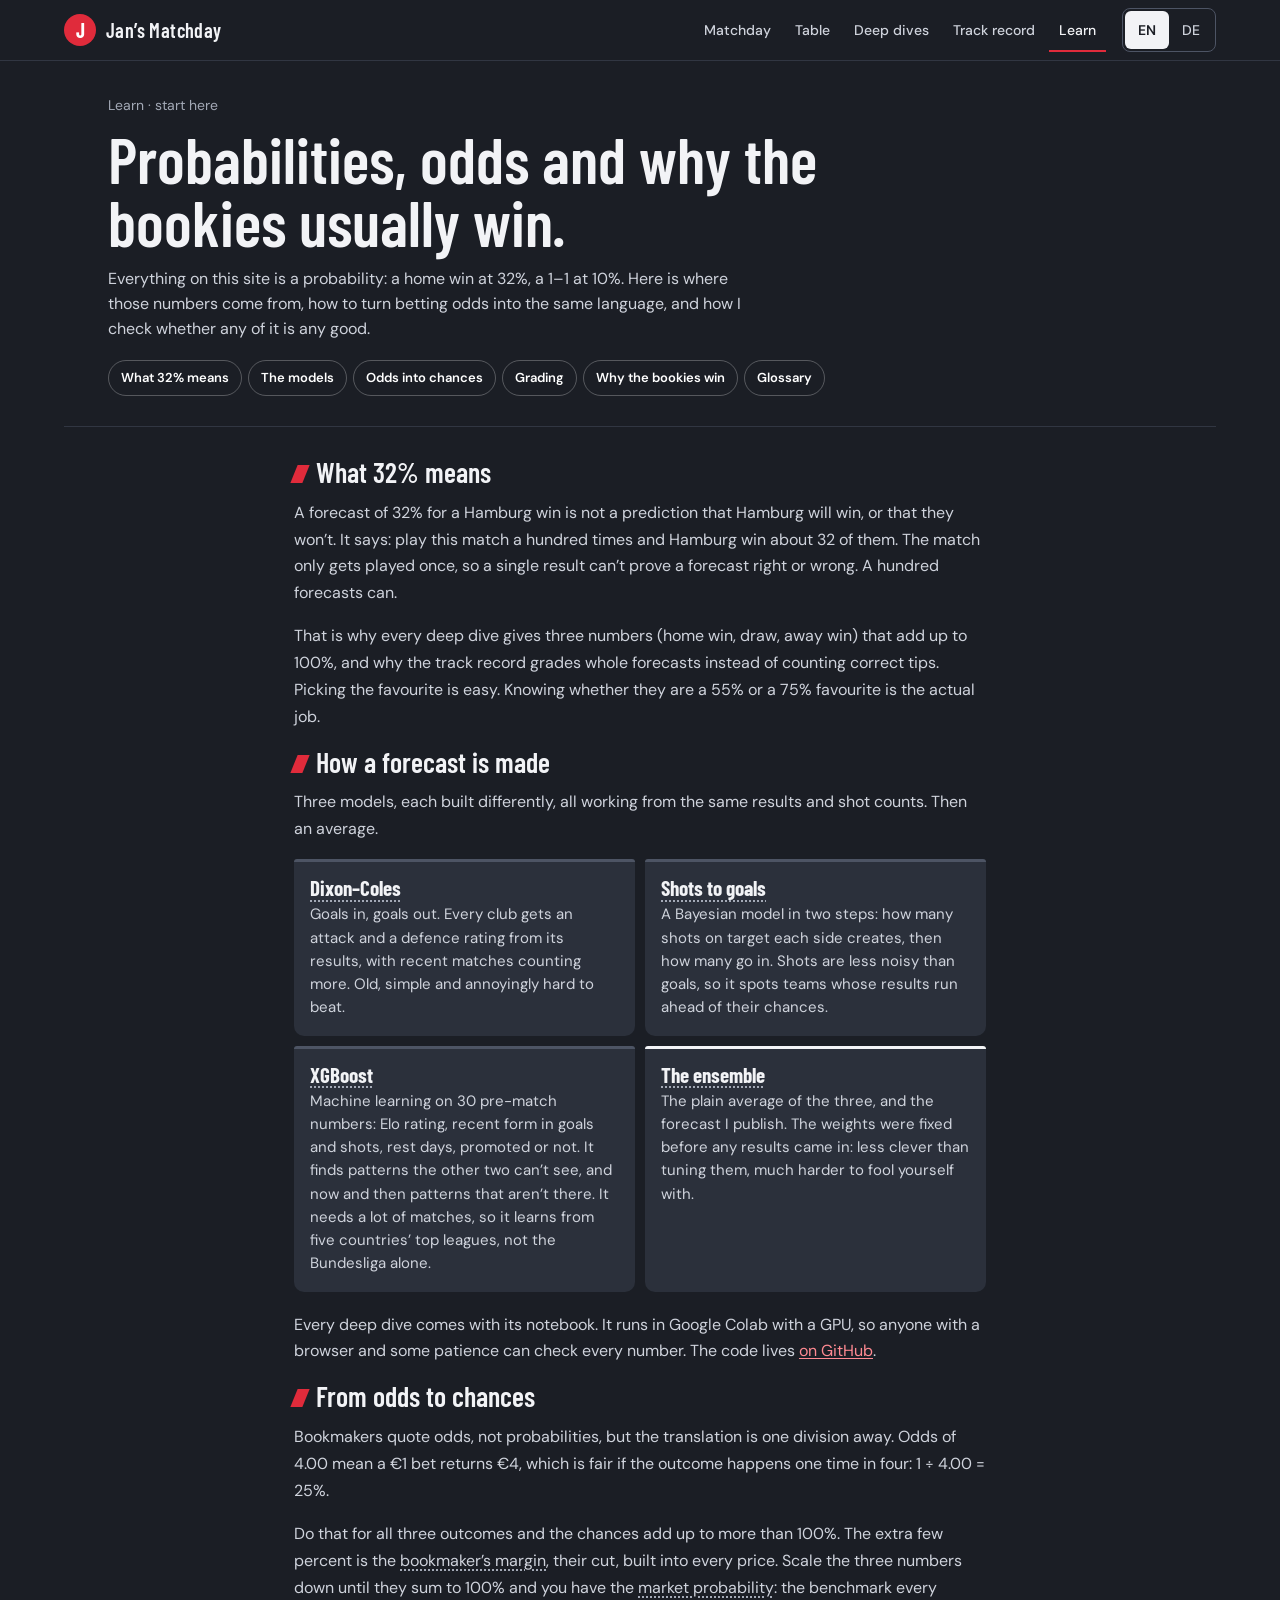
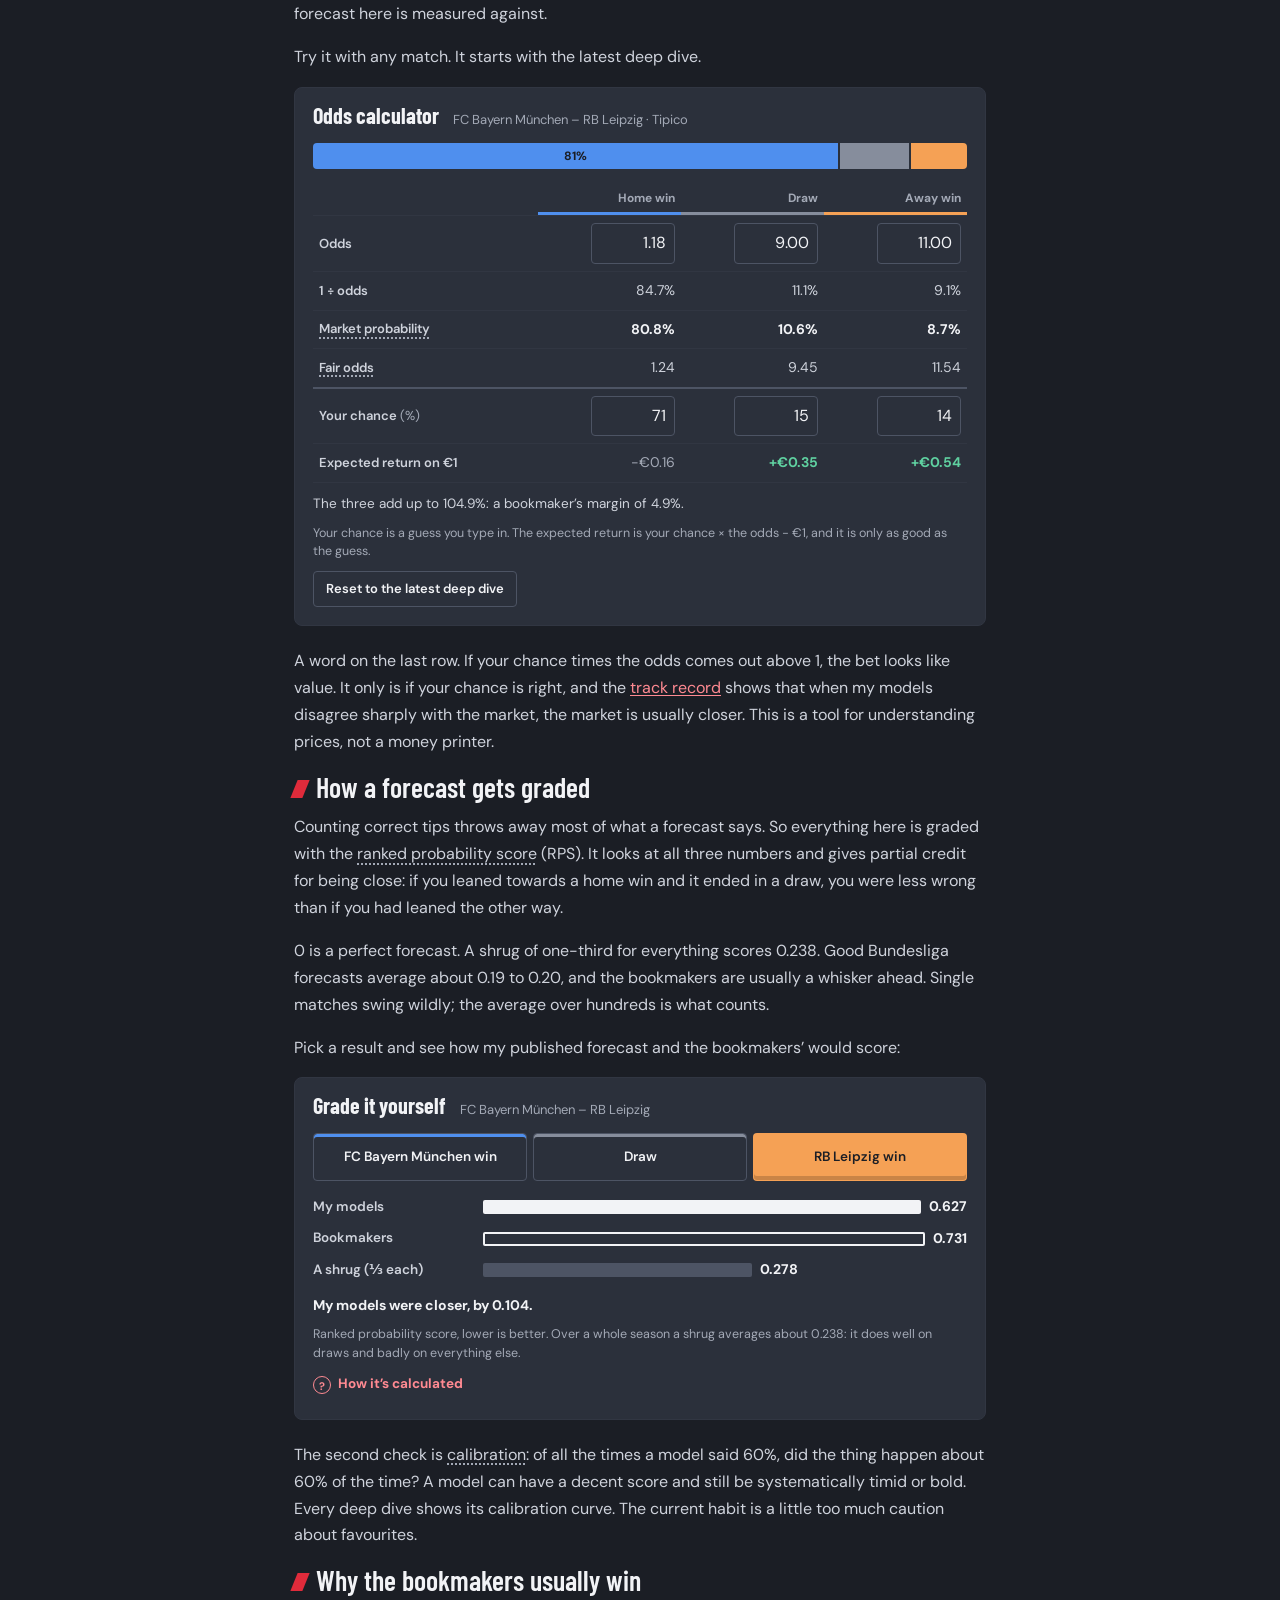
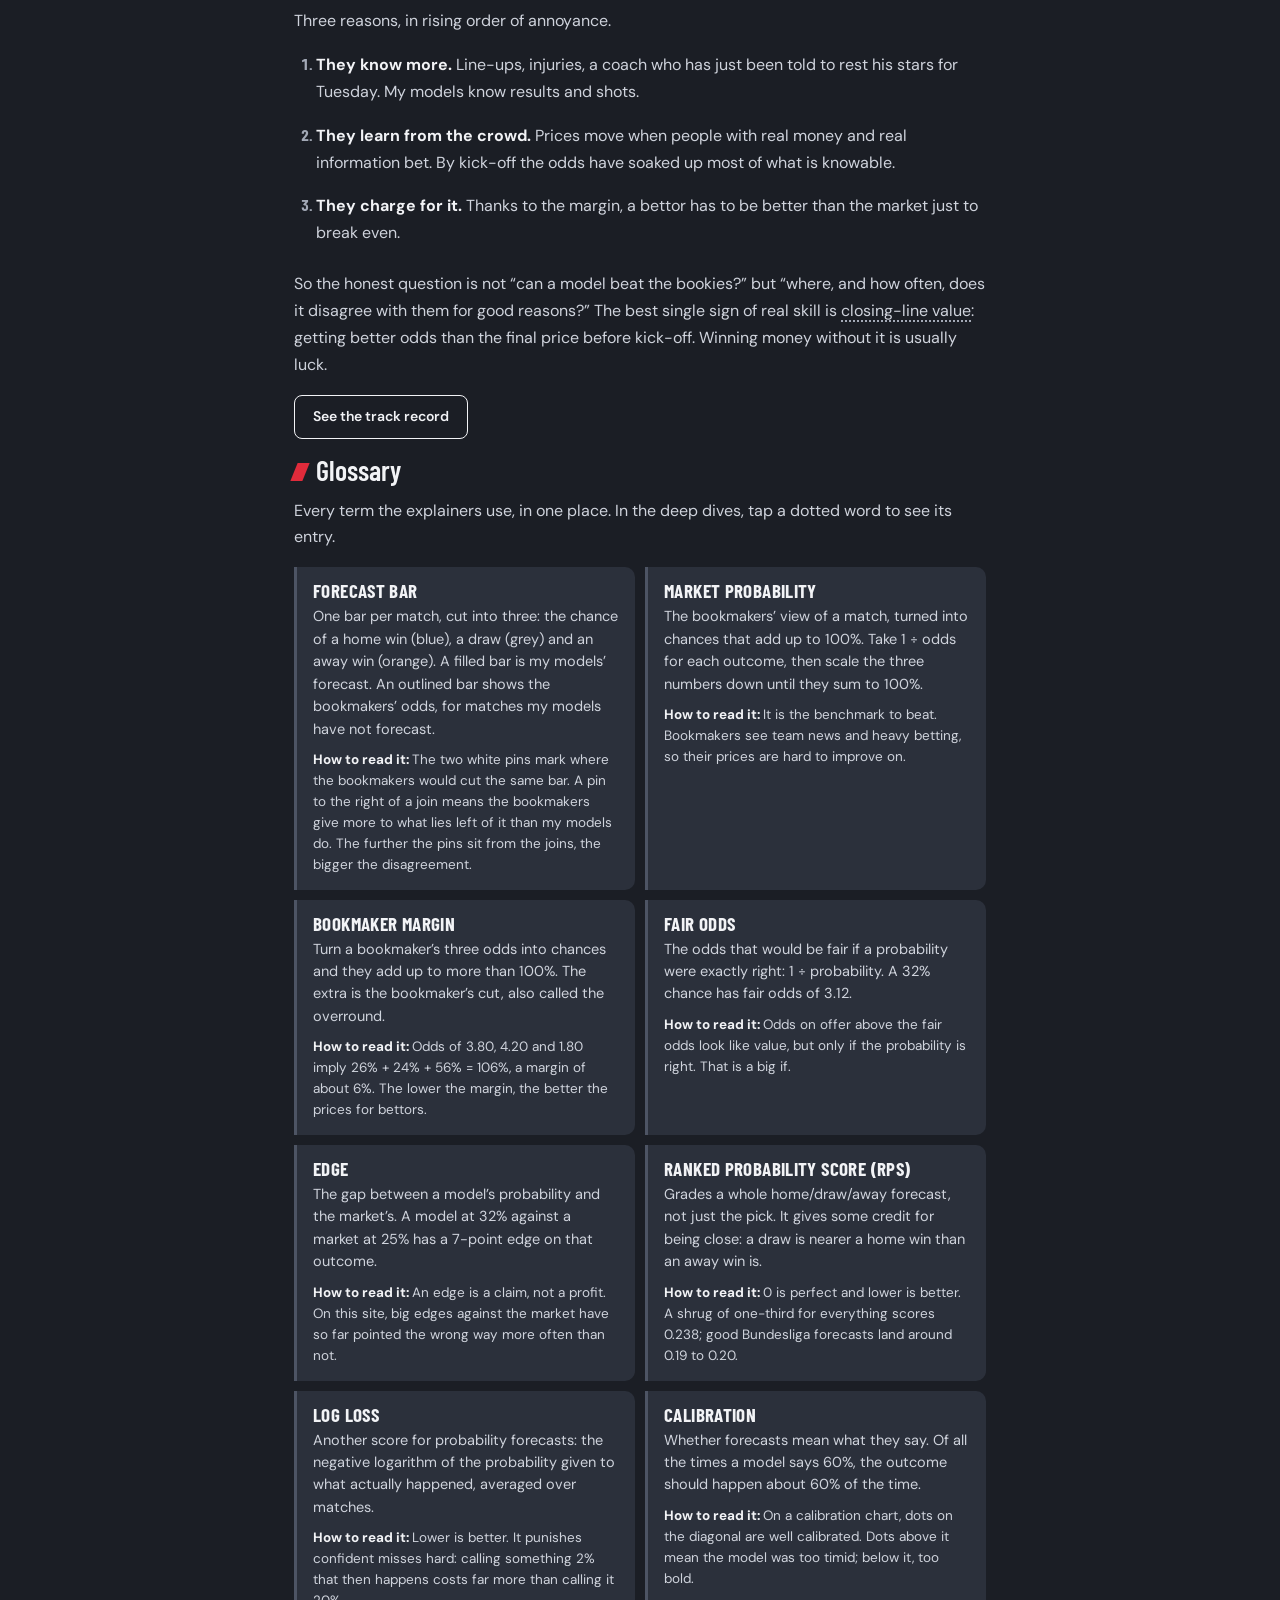
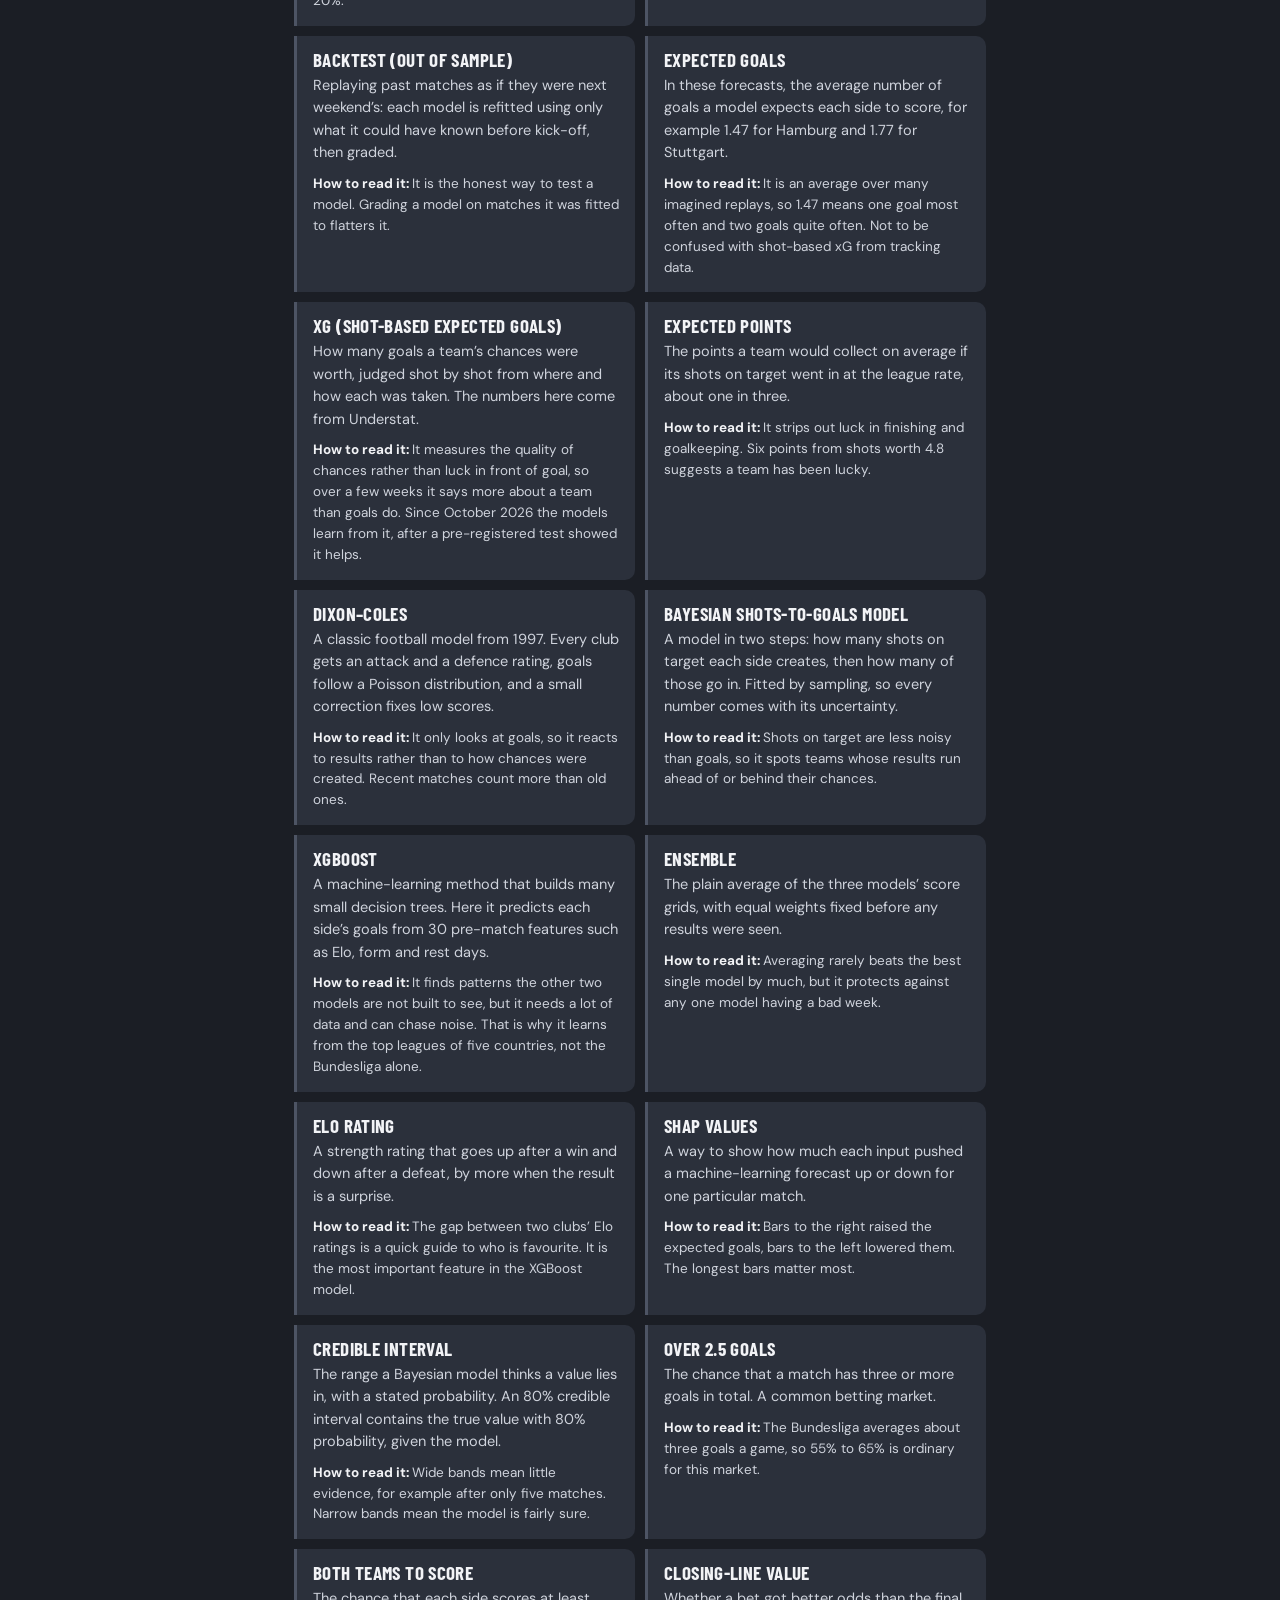
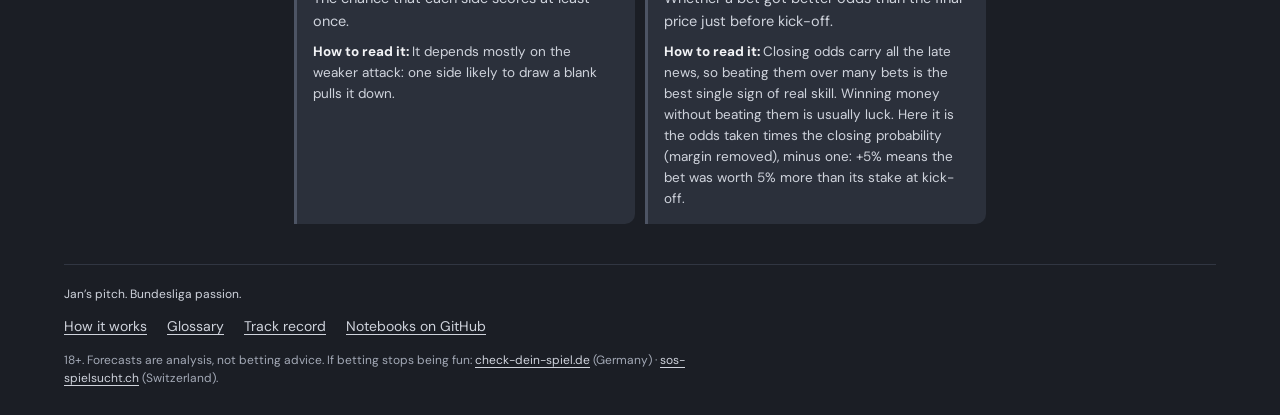
==== commit c99f1328: "List and grade the weekly forecasts on the Track record The Track record now shows every weekly fore" ====
--- a/learn/index.html
+++ b/learn/index.html
@@ -30,9 +30,9 @@
     <link rel="preload" href="../assets/fonts/dm-sans-latin-400-normal.woff2" as="font" type="font/woff2" crossorigin>
     <link rel="preload" href="../assets/fonts/barlow-condensed-latin-700-normal.woff2" as="font" type="font/woff2" crossorigin>
     <link rel="stylesheet" href="../styles.css?v=11">
-    <link rel="stylesheet" href="../analysis/analysis.css?v=4">
-    <link rel="stylesheet" href="../pages.css?v=3">
-    <script src="../i18n.js?v=14" defer></script>
+    <link rel="stylesheet" href="../analysis/analysis.css?v=5">
+    <link rel="stylesheet" href="../pages.css?v=4">
+    <script src="../i18n.js?v=15" defer></script>
     <script src="../glossary.js?v=14" defer></script>
     <script src="../explain.js?v=10" defer></script>
     <script src="learn.js?v=1" defer></script>
@@ -172,7 +172,7 @@
                   <li><strong>They charge for it.</strong> Thanks to the margin, a bettor has to be better than the market just to break even.</li>
                 </ol>
                 <p>So the honest question is not “can a model beat the bookies?” but “where, and how often, does it disagree with them for good reasons?” The best single sign of real skill is <button type="button" class="term" data-term="clv">closing-line value</button>: getting better odds than the final price before kick-off. Winning money without it is usually luck.</p>
-                <p><a class="outline-link on-light" href="../record/">See the track record →</a></p>
+                <p><a class="outline-link on-light" href="../record/">See the track record</a></p>
               </div>
               <div data-lang-only="de" hidden>
                 <h2>Warum die Buchmacher meistens gewinnen</h2>
@@ -183,7 +183,7 @@
                   <li><strong>Sie lassen sich das bezahlen.</strong> Wegen der Marge muss man besser sein als der Markt, nur um nicht zu verlieren.</li>
                 </ol>
                 <p>Die ehrliche Frage lautet also nicht „Kann ein Modell die Buchmacher schlagen?“, sondern „Wo und wie oft weicht es aus guten Gründen von ihnen ab?“ Das beste einzelne Zeichen für echtes Können ist der <button type="button" class="term" data-term="clv">Closing Line Value</button>: bessere Quoten zu bekommen als den letzten Preis vor dem Anpfiff. Wer ohne ihn Geld gewinnt, hat meistens Glück.</p>
-                <p><a class="outline-link on-light" href="../record/">Zur Bilanz →</a></p>
+                <p><a class="outline-link on-light" href="../record/">Zur Bilanz</a></p>
               </div>
             </section>
 
--- a/pages.css
+++ b/pages.css
@@ -34,7 +34,7 @@
 }
 
 .post-hero .term:hover {
-  color: var(--red-on-dark);
+  color: var(--ink);
 }
 
 /* Jump links in the Learn header */
@@ -61,8 +61,8 @@
 
 .page-jump a:hover,
 .page-jump a:focus-visible {
-  border-color: var(--bl-red);
-  background: var(--bl-red);
+  border-color: var(--ink);
+  background: transparent;
   outline: none;
 }
 
@@ -82,8 +82,8 @@
 }
 
 .model-card.is-key {
-  border-top-color: var(--bl-red);
-  background: var(--bl-red-soft);
+  border-top-color: var(--ink);
+  background: var(--surface-2);
 }
 
 .post-body .model-card p {
@@ -97,9 +97,7 @@
   font-family: var(--display);
   font-size: 21px;
   font-weight: 700;
-  letter-spacing: .02em;
   line-height: 1.1;
-  text-transform: uppercase;
 }
 
 .model-name .term {
@@ -114,7 +112,7 @@
 }
 
 .reason-list li::marker {
-  color: var(--bl-red);
+  color: var(--muted);
   font-family: var(--display);
   font-weight: 700;
 }
@@ -125,7 +123,7 @@
 }
 
 .outline-link.on-light:hover {
-  border-color: var(--bl-red);
+  border-color: var(--ink);
   background: var(--ink);
   color: var(--bg) !important;
 }
@@ -155,9 +153,7 @@
   font-family: var(--display);
   font-size: 22px;
   font-weight: 700;
-  letter-spacing: .02em;
   line-height: 1;
-  text-transform: uppercase;
 }
 
 .post-body .calc-source {
@@ -175,8 +171,7 @@
   border-radius: 4px;
 }
 
-.calc-bar-part,
-.ledger-part {
+.calc-bar-part {
   min-width: 0;
   display: grid;
   flex: 1 1 0;
@@ -216,10 +211,8 @@
 
 .calc-table thead th {
   color: var(--muted);
-  font-size: 11px;
-  font-weight: 700;
-  letter-spacing: .08em;
-  text-transform: uppercase;
+  font-size: 12px;
+  font-weight: 700;
 }
 
 .calc-table thead th.calc-home { box-shadow: inset 0 -3px var(--home); }
@@ -396,7 +389,8 @@
   transition: width .25s;
 }
 
-.grade-score.is-market .grade-bar { background: var(--draw-bar); }
+/* Filled for my models, outline for the bookmakers: the same rule as the forecast bars. */
+.grade-score.is-market .grade-bar { background: transparent; box-shadow: inset 0 0 0 2px var(--ink); }
 .grade-score.is-shrug .grade-bar { background: var(--line-strong); }
 
 .grade-value {
@@ -429,13 +423,13 @@
 }
 
 .glossary-entry:target {
-  border-left-color: var(--bl-red);
-  background: var(--bl-red-soft);
+  border-left-color: var(--ink);
+  background: var(--surface-2);
   animation: glossary-flash 1.6s ease-out;
 }
 
 @keyframes glossary-flash {
-  from { box-shadow: 0 0 0 3px var(--bl-red); }
+  from { box-shadow: 0 0 0 2px var(--ink); }
   to { box-shadow: 0 0 0 0 transparent; }
 }
 
@@ -459,7 +453,7 @@
 
 .score-cards {
   display: grid;
-  grid-template-columns: repeat(3, minmax(0, 1fr));
+  grid-template-columns: repeat(2, minmax(0, 1fr));
   gap: 10px;
   min-height: 150px;
   margin: 6px 0 12px;
@@ -474,17 +468,16 @@
   color: var(--ink-2);
 }
 
-.score-card.is-dives {
-  box-shadow: inset 0 3px var(--bl-red);
+/* Forecasts published on this site before kick-off, as opposed to figures replayed afterwards. */
+.score-card.is-live {
+  box-shadow: inset 0 2px var(--ink);
 }
 
 .post-body .score-card-title {
   margin: 0 0 10px;
-  color: var(--red-on-dark);
-  font-size: 11.5px;
-  font-weight: 700;
-  letter-spacing: .12em;
-  text-transform: uppercase;
+  color: var(--muted);
+  font-size: 12px;
+  font-weight: 600;
 }
 
 .post-body .score-card-value {
@@ -499,7 +492,6 @@
   font-family: var(--display);
   font-size: 26px;
   font-weight: 700;
-  text-transform: uppercase;
 }
 
 .score-side {
@@ -510,7 +502,7 @@
 }
 
 .score-who {
-  font-size: 11.5px;
+  font-size: 12px;
   font-weight: 600;
 }
 
@@ -528,7 +520,7 @@
 
 .score-side.is-ahead .score-who::after {
   content: " ✓";
-  color: var(--red-on-dark);
+  color: var(--ink);
 }
 
 .score-vs {
@@ -544,126 +536,214 @@
   line-height: 1.45;
 }
 
-/* Ledger */
+/* The two lists of graded forecasts share one row: fixture, forecast bar, result. */
+.weeks {
+  display: grid;
+  gap: 10px;
+  min-height: 120px;
+  margin: 6px 0 14px;
+}
+
+.week {
+  border-radius: var(--radius);
+  background: var(--surface);
+}
+
+.week-head {
+  display: flex;
+  flex-wrap: wrap;
+  align-items: center;
+  justify-content: space-between;
+  gap: 4px 16px;
+  min-height: 56px;
+  padding: 10px 44px 10px 16px;
+  position: relative;
+  cursor: pointer;
+  list-style: none;
+}
+
+.week-head::-webkit-details-marker {
+  display: none;
+}
+
+.week-head::after {
+  content: "";
+  position: absolute;
+  top: 50%;
+  right: 18px;
+  width: 8px;
+  height: 8px;
+  margin-top: -6px;
+  border-right: 2px solid var(--muted);
+  border-bottom: 2px solid var(--muted);
+  transform: rotate(45deg);
+}
+
+.week[open] > .week-head::after {
+  margin-top: -2px;
+  transform: rotate(-135deg);
+}
+
+.week-head:focus-visible {
+  outline: 2px solid var(--ink);
+  outline-offset: -2px;
+  border-radius: var(--radius);
+}
+
+.week-name,
+.week-tally {
+  display: flex;
+  flex-direction: column;
+  gap: 1px;
+}
+
+.week-tally {
+  text-align: right;
+}
+
+.week-title {
+  color: var(--ink);
+  font-family: var(--display);
+  font-size: 20px;
+  font-weight: 600;
+  line-height: 1.2;
+}
+
+.week-sub,
+.week-rps {
+  color: var(--muted);
+  font-size: 12px;
+  font-variant-numeric: tabular-nums;
+}
+
+.week-closer {
+  color: var(--ink);
+  font-size: 14px;
+  font-weight: 600;
+}
+
 .ledger {
-  display: grid;
-  gap: 8px;
-  min-height: 270px; /* about two rows, so the sections below do not jump when it fills in */
+  --halo: var(--surface);
+  min-height: 180px; /* about two rows, so the sections below do not jump when it fills in */
   margin: 6px 0 14px;
+  padding: 0 16px;
+  border-radius: var(--radius);
+  background: var(--surface);
+}
+
+.week > .ledger {
+  min-height: 0;
+  margin: 0;
+  border-top: 1px solid var(--line);
+  border-radius: 0 0 var(--radius) var(--radius);
 }
 
 .ledger-row {
   display: grid;
-  grid-template-columns: minmax(0, 1.1fr) minmax(0, 1.4fr) minmax(0, 1fr);
+  grid-template-columns: minmax(0, 1fr) minmax(0, 1.5fr) minmax(0, .8fr);
   align-items: center;
-  gap: 14px 18px;
-  padding: 14px 16px;
-  border: 1px solid var(--line);
-  border-radius: var(--radius);
-  background: var(--surface-2);
-}
-
-.ledger-row.is-graded {
-  background: var(--surface-2);
+  gap: 10px 20px;
+  padding: 12px 0;
+}
+
+.ledger-row + .ledger-row {
+  border-top: 1px solid var(--line);
 }
 
 .post-body .ledger-day {
   margin: 0 0 2px;
   color: var(--muted);
-  font-size: 11.5px;
-  font-weight: 700;
-  letter-spacing: .08em;
-  text-transform: uppercase;
+  font-size: 12px;
 }
 
 .post-body .ledger-match {
   margin: 0;
   font-family: var(--sans);
-  font-size: 16px;
-  letter-spacing: 0;
-  line-height: 1.3;
-  text-transform: none;
-}
-
-.post-body .ledger-match a {
-  color: var(--ink);
-  text-decoration: none;
-}
-
-.post-body .ledger-match a:hover {
-  color: var(--bl-red-dark);
+  font-size: 14px;
+  font-weight: 600;
+  line-height: 1.35;
+}
+
+.post-body .ledger-match a,
+.post-body a.ledger-dive {
+  color: var(--ink);
   text-decoration: underline;
-}
-
-.ledger-bars {
-  display: grid;
-  gap: 6px;
-}
-
-.ledger-bar {
-  display: grid;
-  grid-template-columns: 92px minmax(0, 1fr);
-  align-items: center;
-  gap: 8px;
-}
-
-.ledger-bar-label {
+  text-decoration-color: var(--line-strong);
+  text-underline-offset: 3px;
+}
+
+.post-body .ledger-match a:hover,
+.post-body a.ledger-dive:hover {
+  text-decoration-color: var(--ink);
+}
+
+.post-body a.ledger-dive {
+  display: inline-block;
+  padding: 4px 0;
   color: var(--ink-2);
   font-size: 12px;
-  font-weight: 600;
-}
-
-.ledger-bar-track {
-  height: 20px;
-  display: flex;
-  gap: 2px;
-  overflow: hidden;
-  border-radius: 3px;
-}
-
-.ledger-part {
-  font-size: 11px;
-}
-
+}
+
+.ledger-forecast p,
 .ledger-result p {
   margin: 0;
 }
 
+.post-body .ledger-nums {
+  display: flex;
+  justify-content: space-between;
+  gap: 8px;
+  color: var(--ink-2);
+  font-size: 12px;
+  line-height: 1.4;
+}
+
+.ledger-nums strong {
+  color: var(--ink);
+  font-size: 14px;
+  font-weight: 700;
+  font-variant-numeric: tabular-nums;
+}
+
+.ledger-nums .is-miss,
+.ledger-nums .is-miss strong {
+  color: var(--muted);
+  font-weight: 400;
+}
+
+.ledger-nums .is-hit {
+  color: var(--ink);
+  font-weight: 600;
+}
+
+.post-body .ledger-market {
+  margin-top: 2px;
+  color: var(--muted);
+  font-size: 12px;
+  font-variant-numeric: tabular-nums;
+}
+
+.ledger-result {
+  text-align: right;
+}
+
 .post-body .ledger-score {
   color: var(--ink);
   font-family: var(--display);
-  font-size: 30px;
-  font-weight: 700;
+  font-size: 28px;
+  font-weight: 600;
   line-height: 1;
 }
 
 .post-body .ledger-verdict {
-  margin: 4px 0 2px;
-  font-size: 13px;
-  font-weight: 700;
-}
-
-.ledger-verdict.is-closerModels { color: var(--win); }
-.ledger-verdict.is-closerMarket { color: var(--ink-2); }
-
-.post-body .ledger-grades {
-  display: flex;
-  flex-wrap: wrap;
-  gap: 2px 12px;
-  color: var(--muted);
-  font-size: 12.5px;
+  margin: 6px 0 4px;
+}
+
+.post-body .ledger-grades,
+.post-body .ledger-waiting {
+  color: var(--muted);
+  font-size: 12px;
   font-variant-numeric: tabular-nums;
-}
-
-.ledger-grades .is-best {
-  color: var(--ink);
-  font-weight: 700;
-}
-
-.post-body .ledger-waiting {
-  color: var(--ink-2);
-  font-size: 13.5px;
-  font-weight: 600;
 }
 
 .page-error {
@@ -791,7 +871,7 @@
   position: absolute;
   top: 4px;
   color: var(--muted);
-  font-size: 11.5px;
+  font-size: 12px;
   transform: translateX(-50%);
 }
 
@@ -843,7 +923,7 @@
   position: absolute;
   inset: 0 auto 0 0;
   width: var(--done);
-  background: var(--bl-red);
+  background: var(--ink);
   content: "";
 }
 
@@ -869,8 +949,6 @@
   color: var(--muted);
   font-size: 12px;
   font-weight: 700;
-  letter-spacing: .04em;
-  text-transform: uppercase;
 }
 
 .paper-bet.is-none {
@@ -919,15 +997,11 @@
 /* ---------- Narrow screens ---------- */
 
 @media (max-width: 860px) {
-  .score-cards {
-    grid-template-columns: minmax(0, 1fr);
-  }
-
   .ledger-row {
     grid-template-columns: minmax(0, 1fr) auto;
   }
 
-  .ledger-bars {
+  .ledger-forecast {
     grid-column: 1 / -1;
     grid-row: 2;
   }
@@ -935,11 +1009,6 @@
   .ledger-result {
     grid-column: 2;
     grid-row: 1;
-    text-align: right;
-  }
-
-  .post-body .ledger-grades {
-    justify-content: flex-end;
   }
 }
 
@@ -968,8 +1037,7 @@
   }
 
   .calc-table thead th {
-    font-size: 10.5px;
-    letter-spacing: .04em;
+    font-size: 12px;
   }
 
   .calc-input {
@@ -1007,32 +1075,36 @@
     margin-left: 0;
   }
 
-  .ledger-bar {
-    grid-template-columns: 84px minmax(0, 1fr);
-  }
-
+  .score-cards {
+    grid-template-columns: minmax(0, 1fr);
+  }
+
+  .week-tally {
+    text-align: left;
+  }
+
+  /* On a phone the result drops under the bar and reads as one line: score, verdict, grades. */
   .ledger-row {
     grid-template-columns: minmax(0, 1fr);
-    gap: 10px;
-  }
-
-  .ledger-bars,
+    gap: 6px;
+  }
+
+  .ledger-forecast,
   .ledger-result {
     grid-column: 1;
     grid-row: auto;
-    text-align: left;
   }
 
   .ledger-result {
     display: flex;
     flex-wrap: wrap;
-    align-items: baseline;
-    gap: 2px 12px;
-  }
-
-  .post-body .ledger-grades {
-    flex-basis: 100%;
-    justify-content: flex-start;
+    align-items: center;
+    gap: 4px 10px;
+    text-align: left;
+  }
+
+  .post-body .ledger-verdict {
+    margin: 0;
   }
 }
 
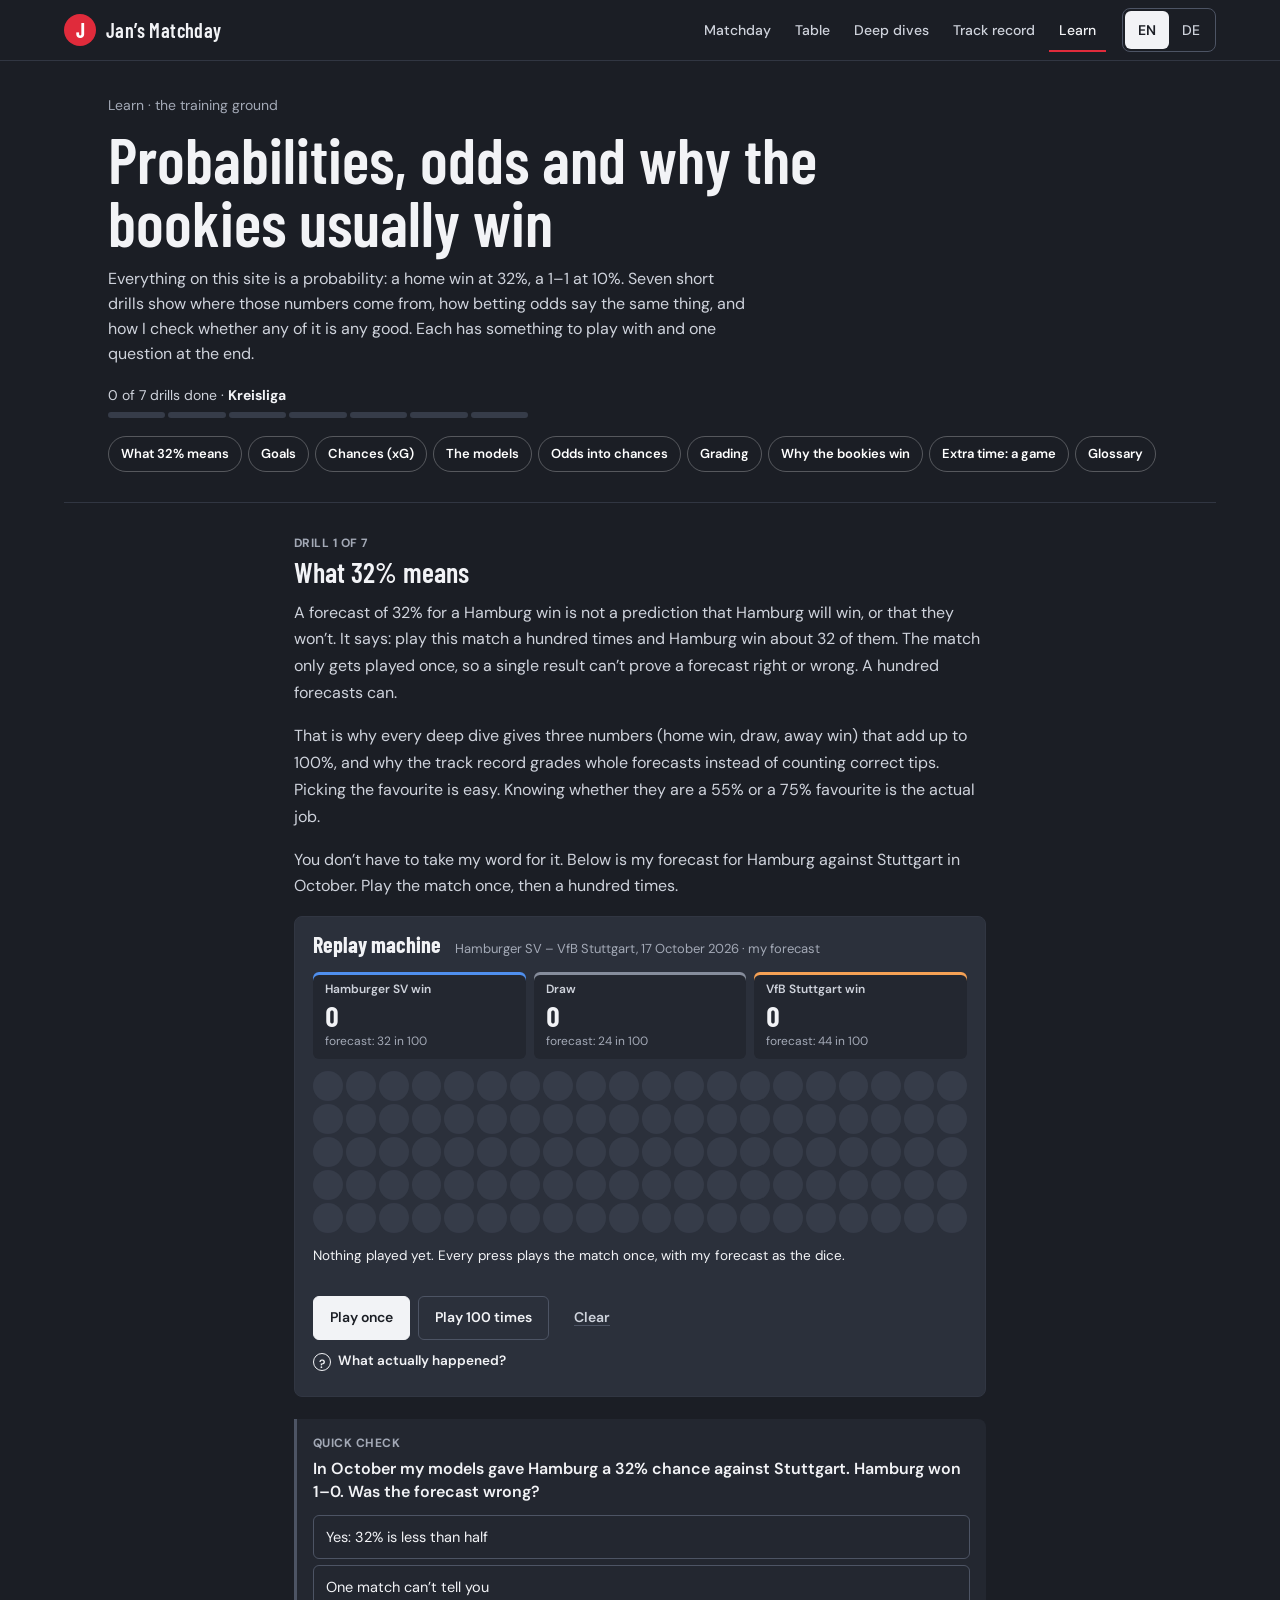
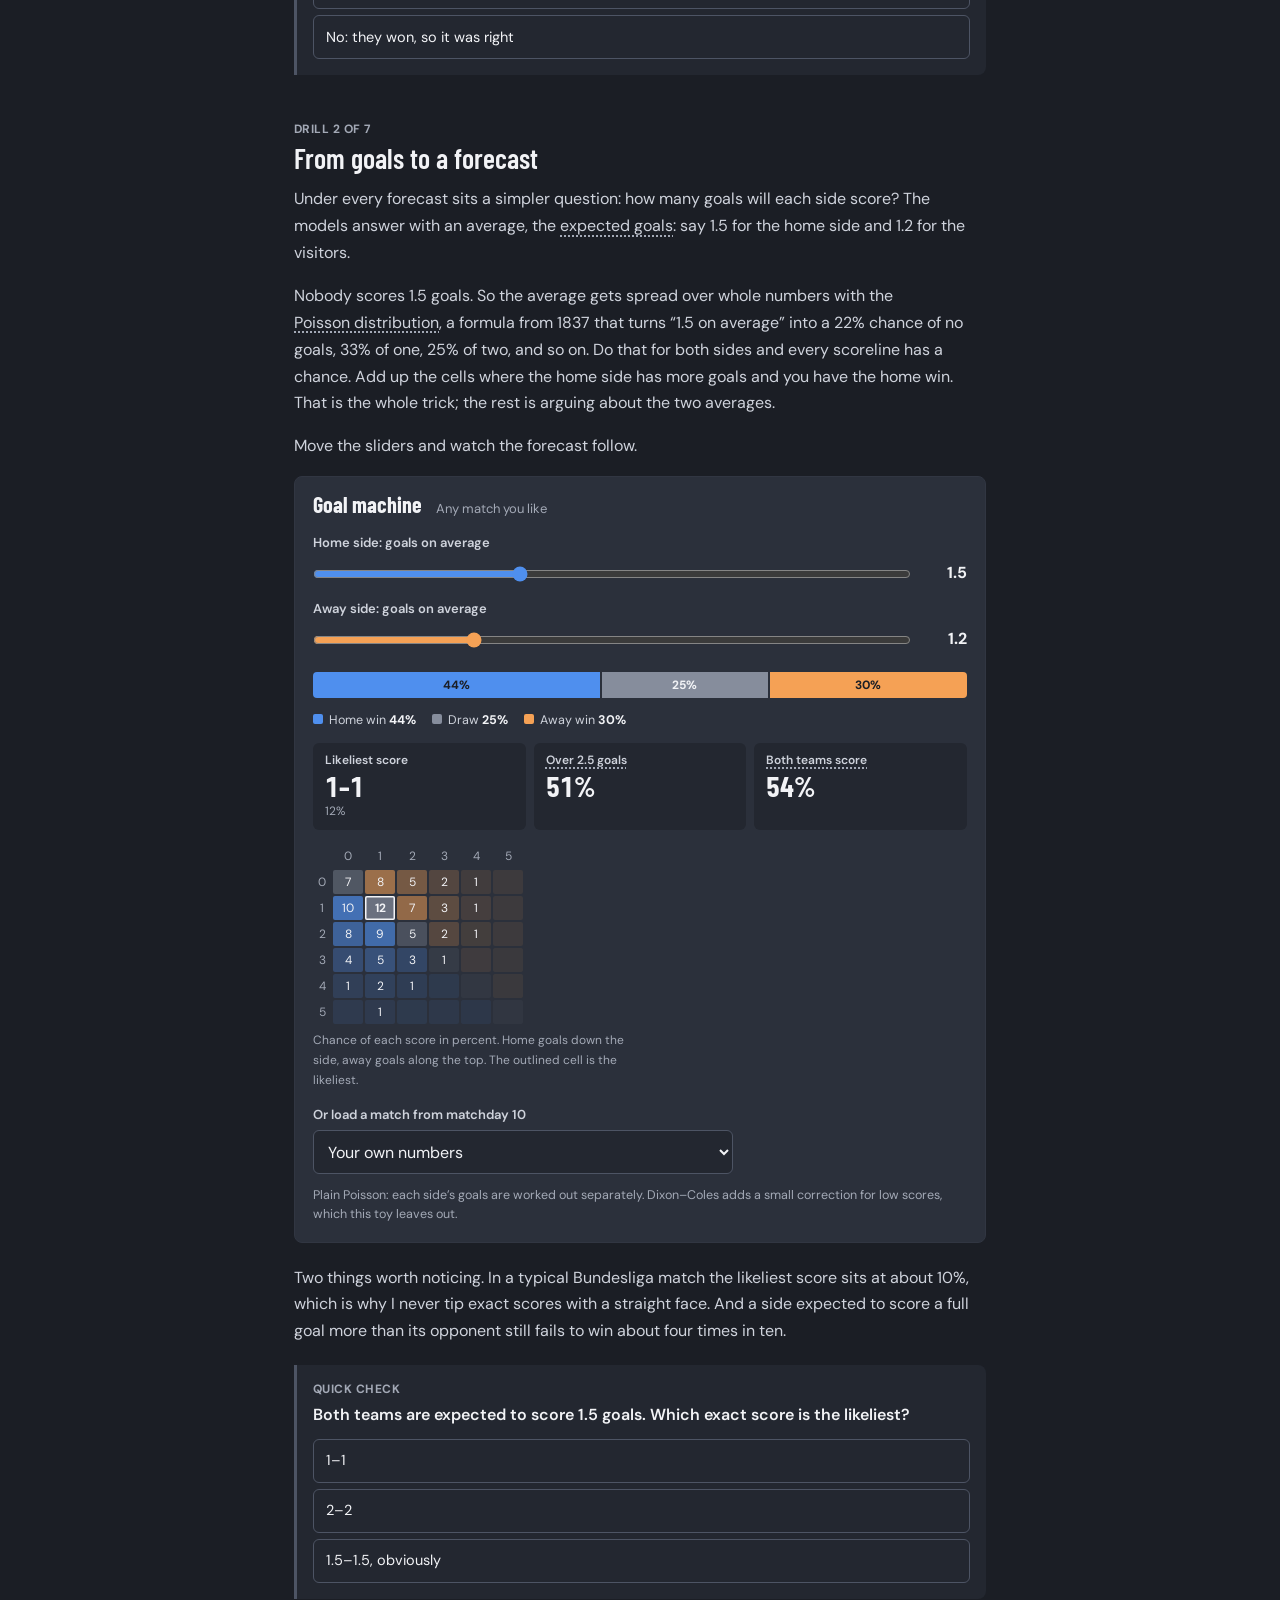
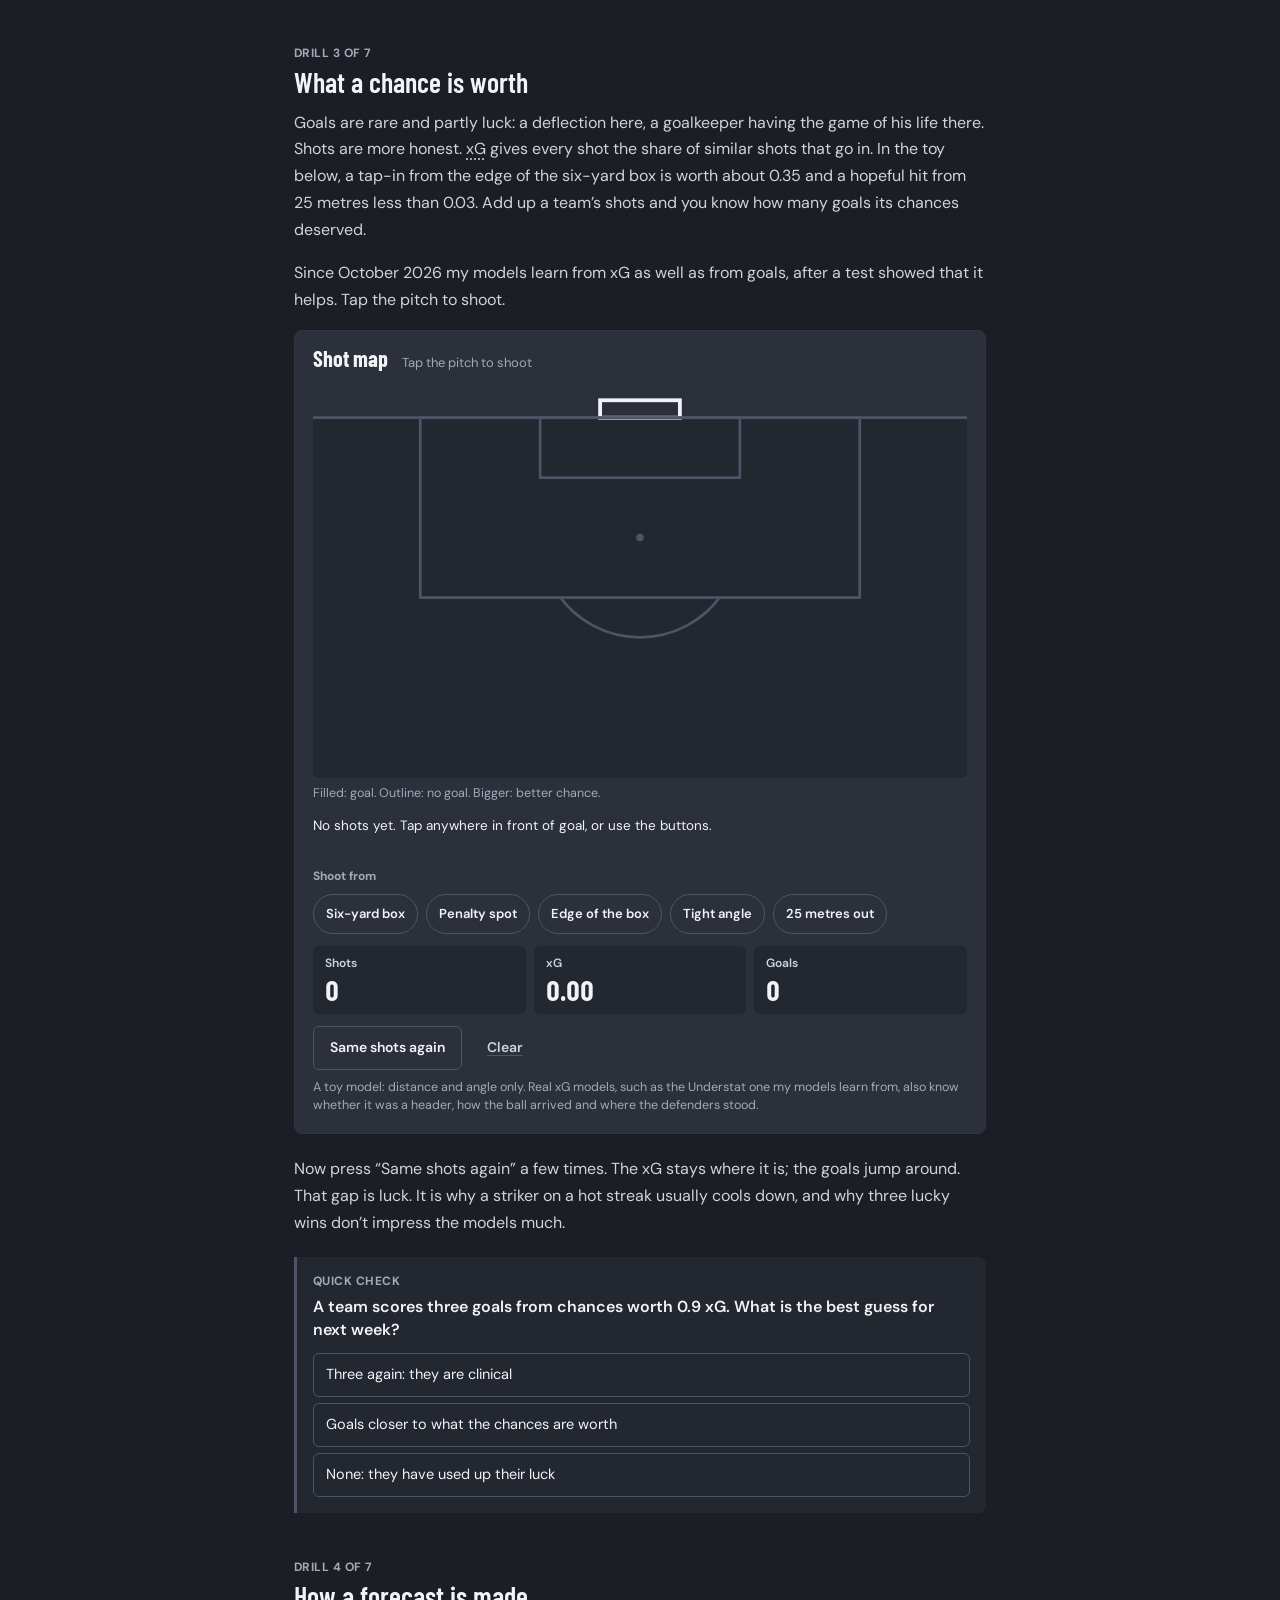
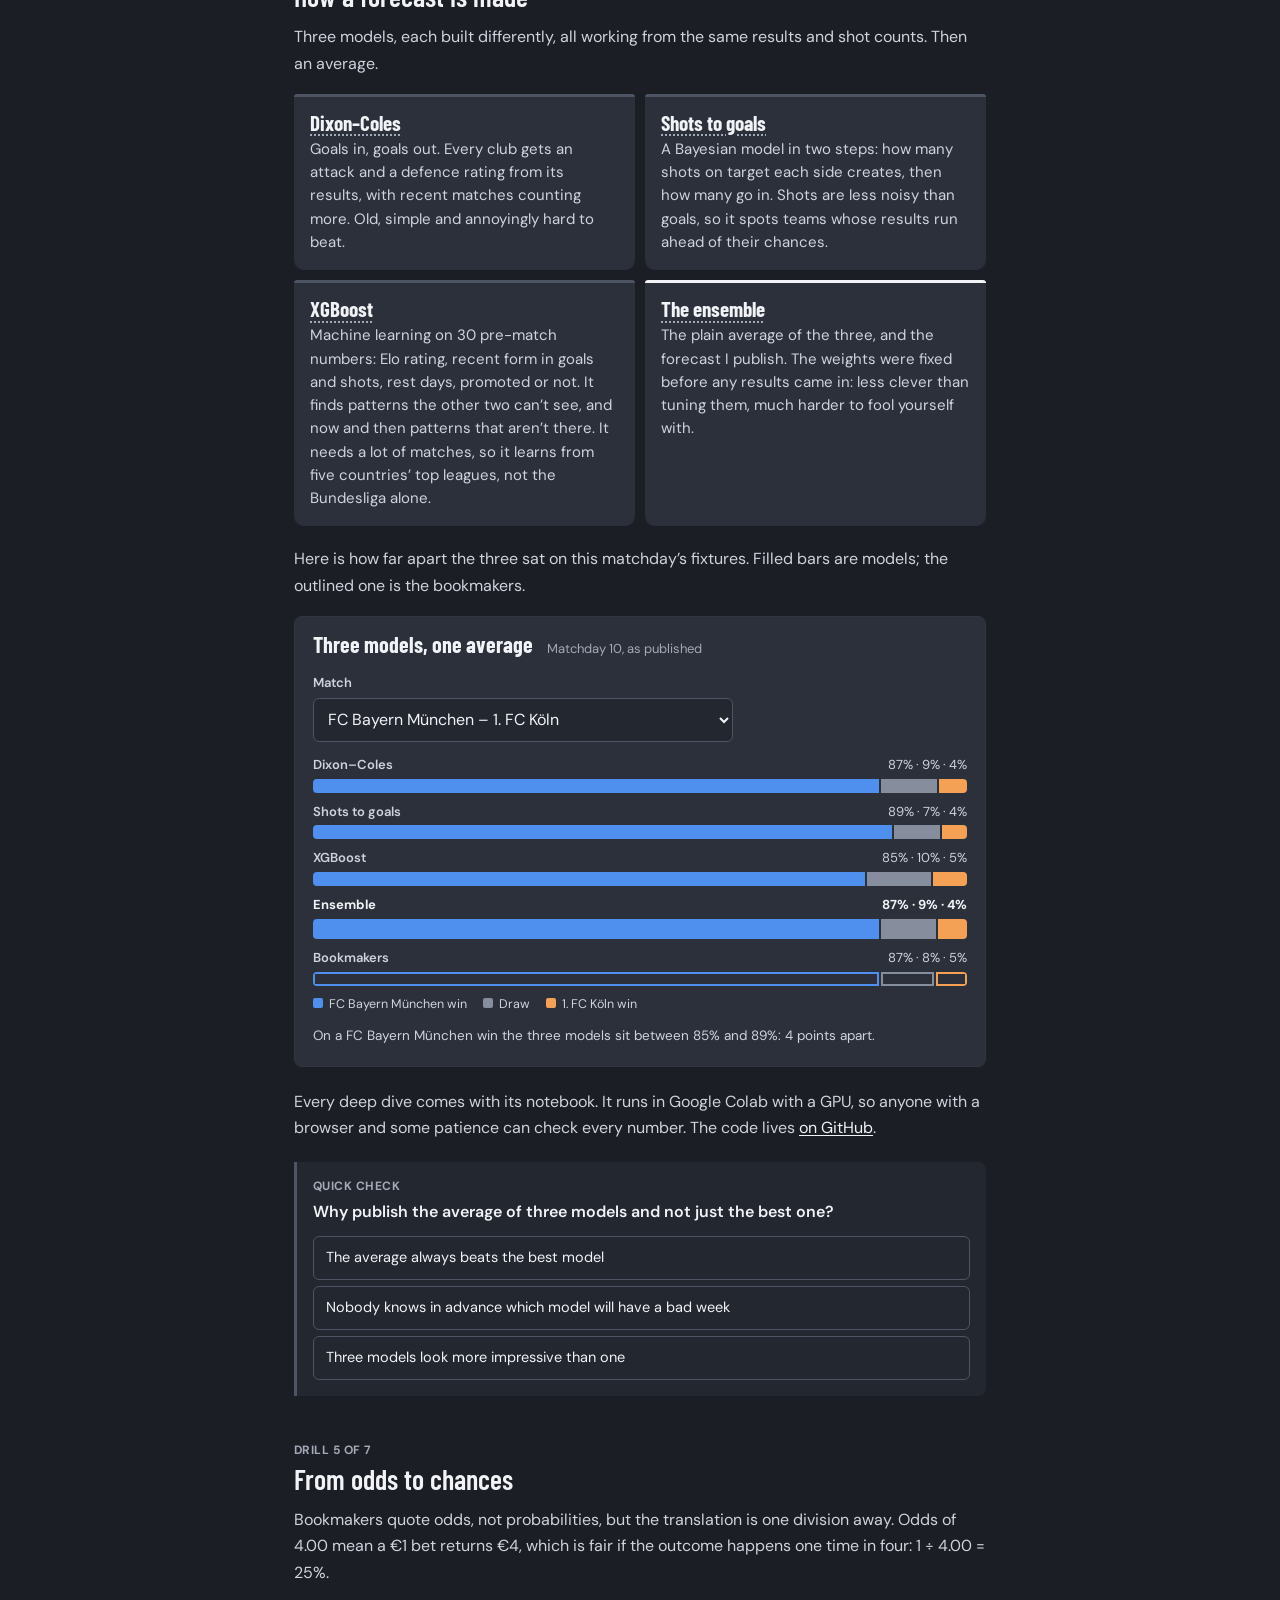
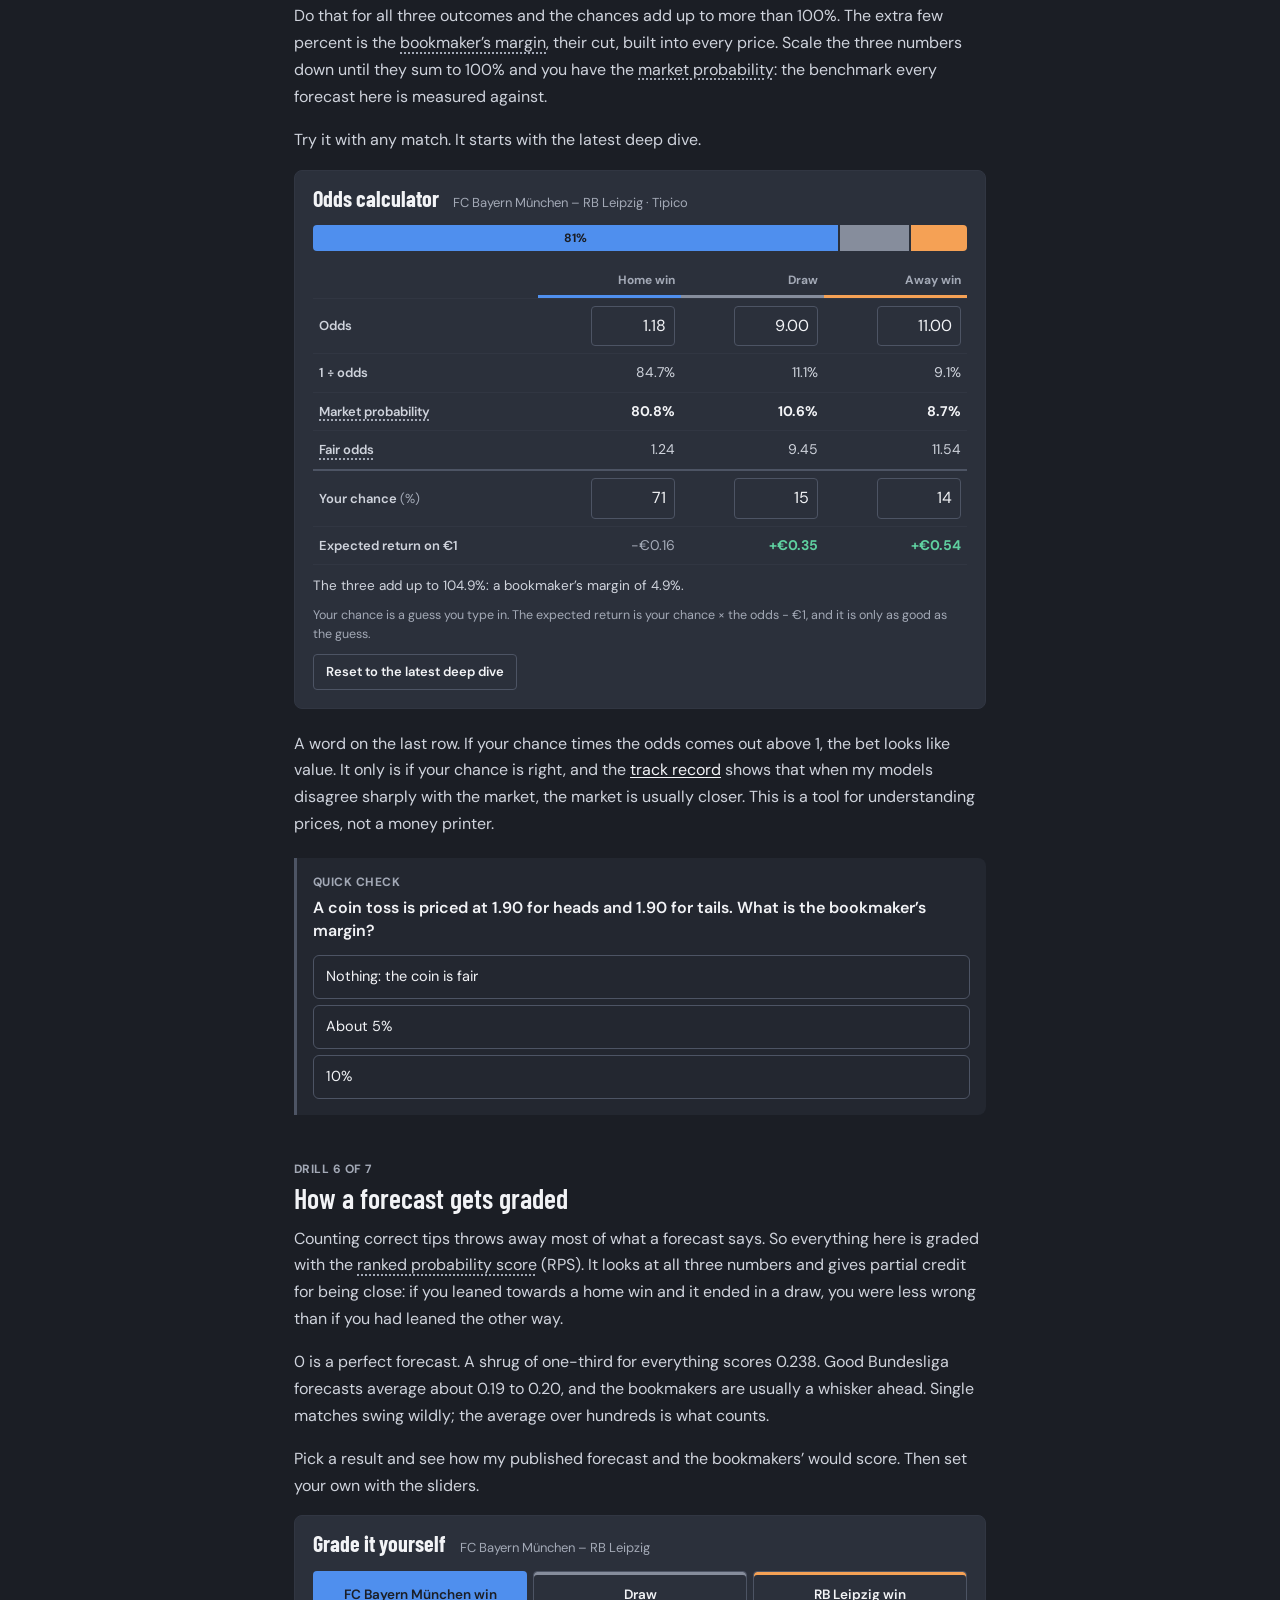
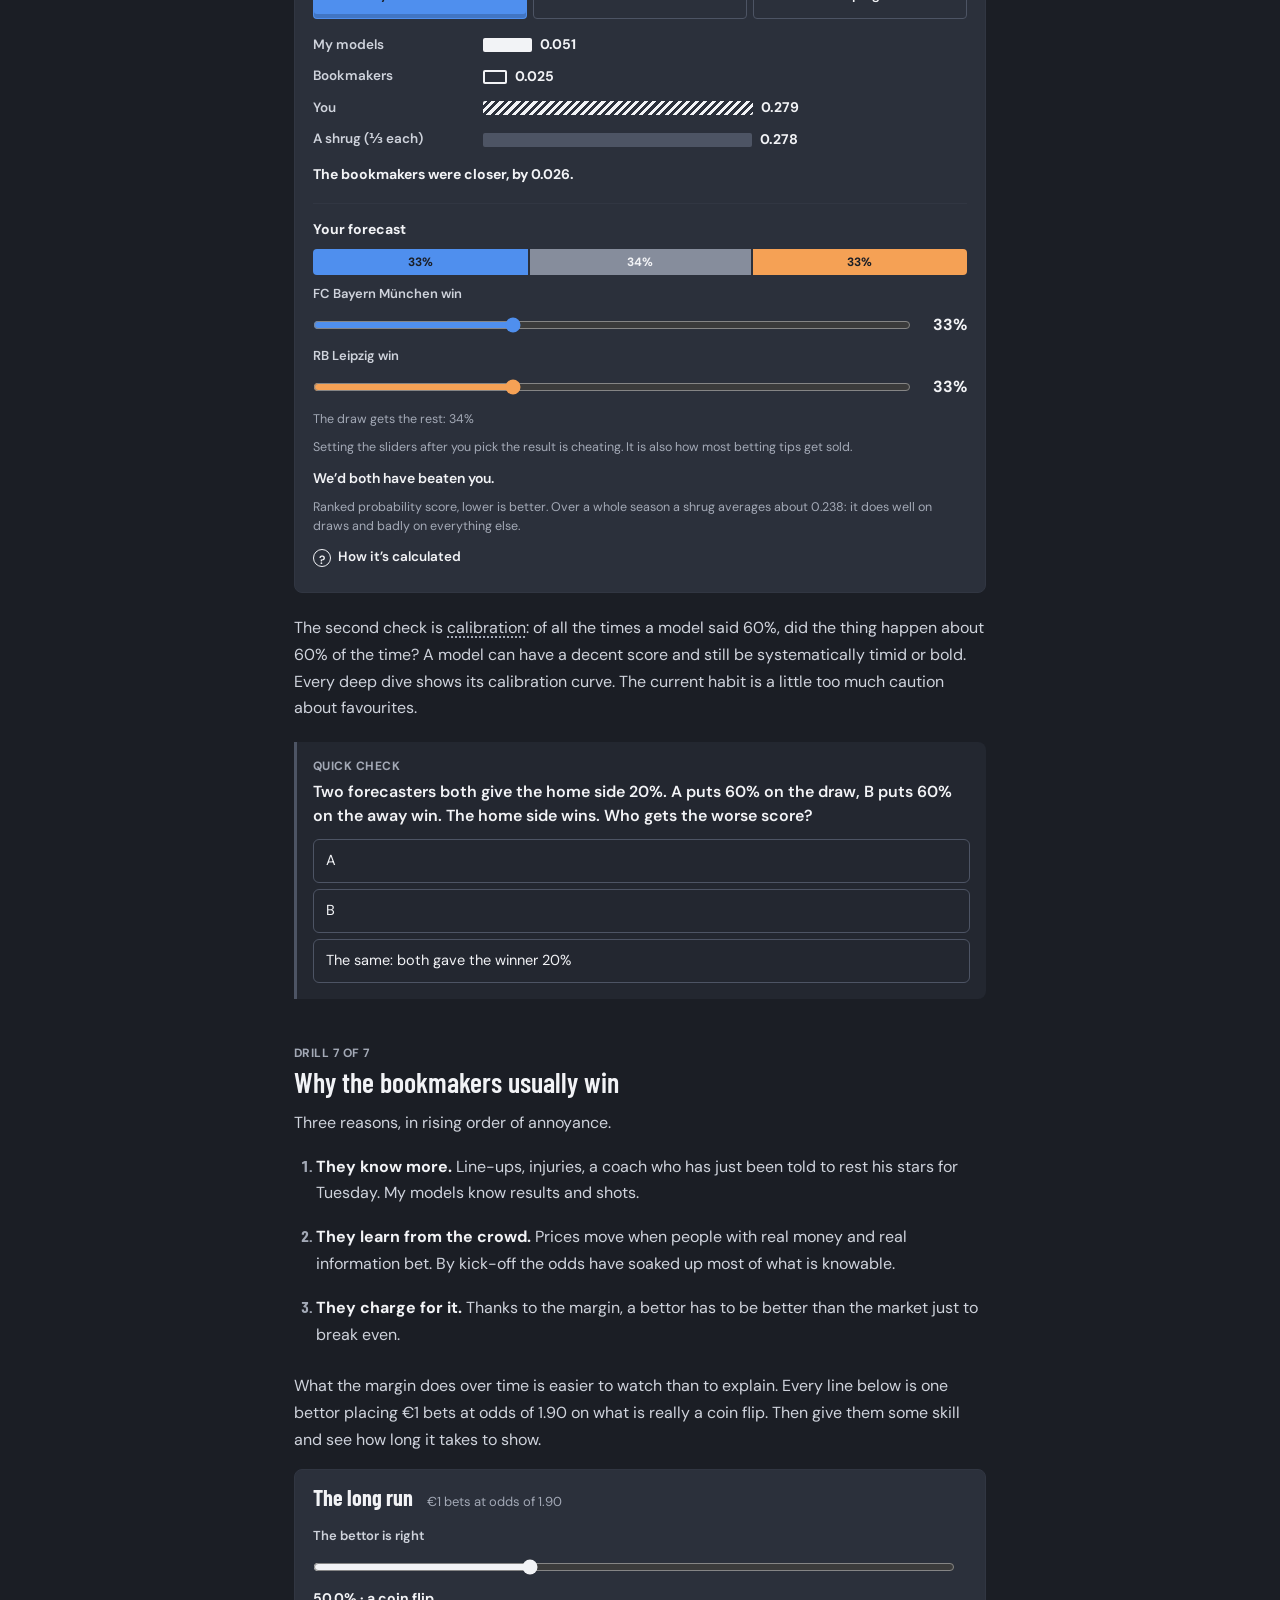
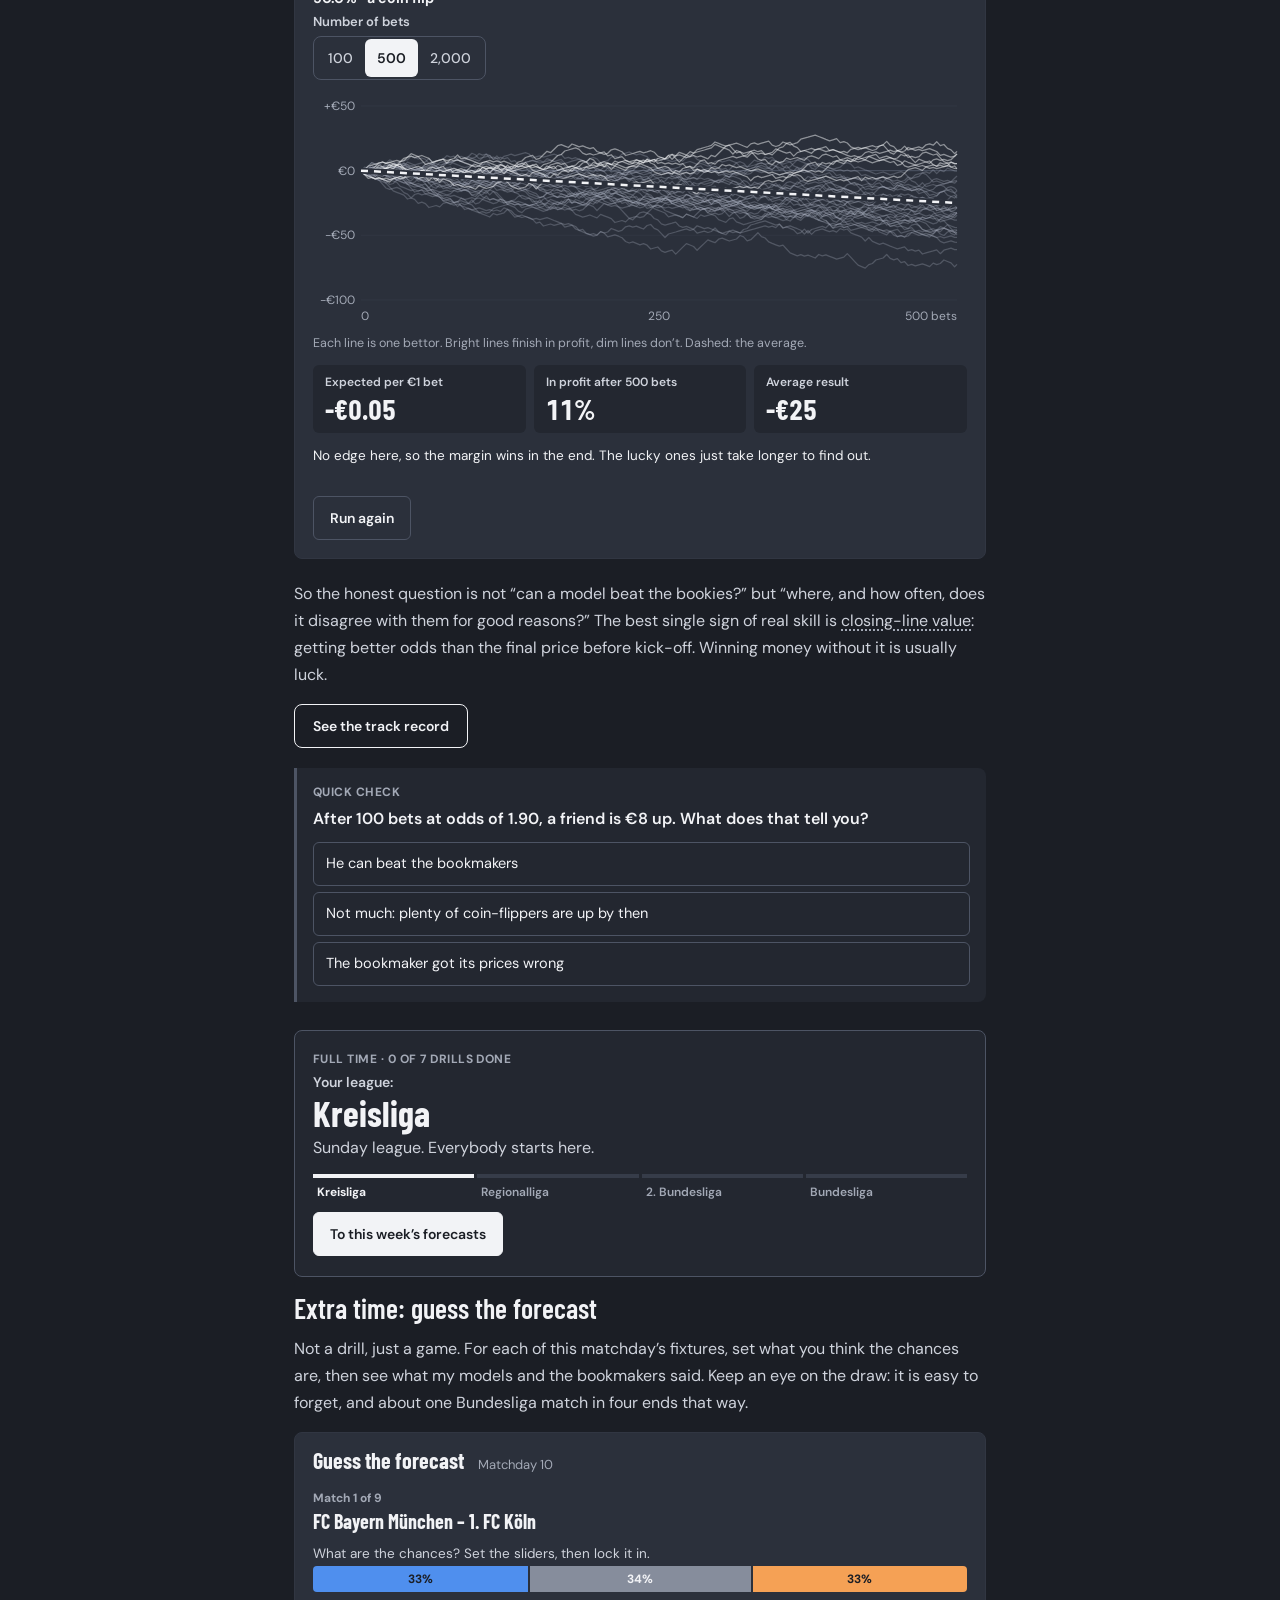
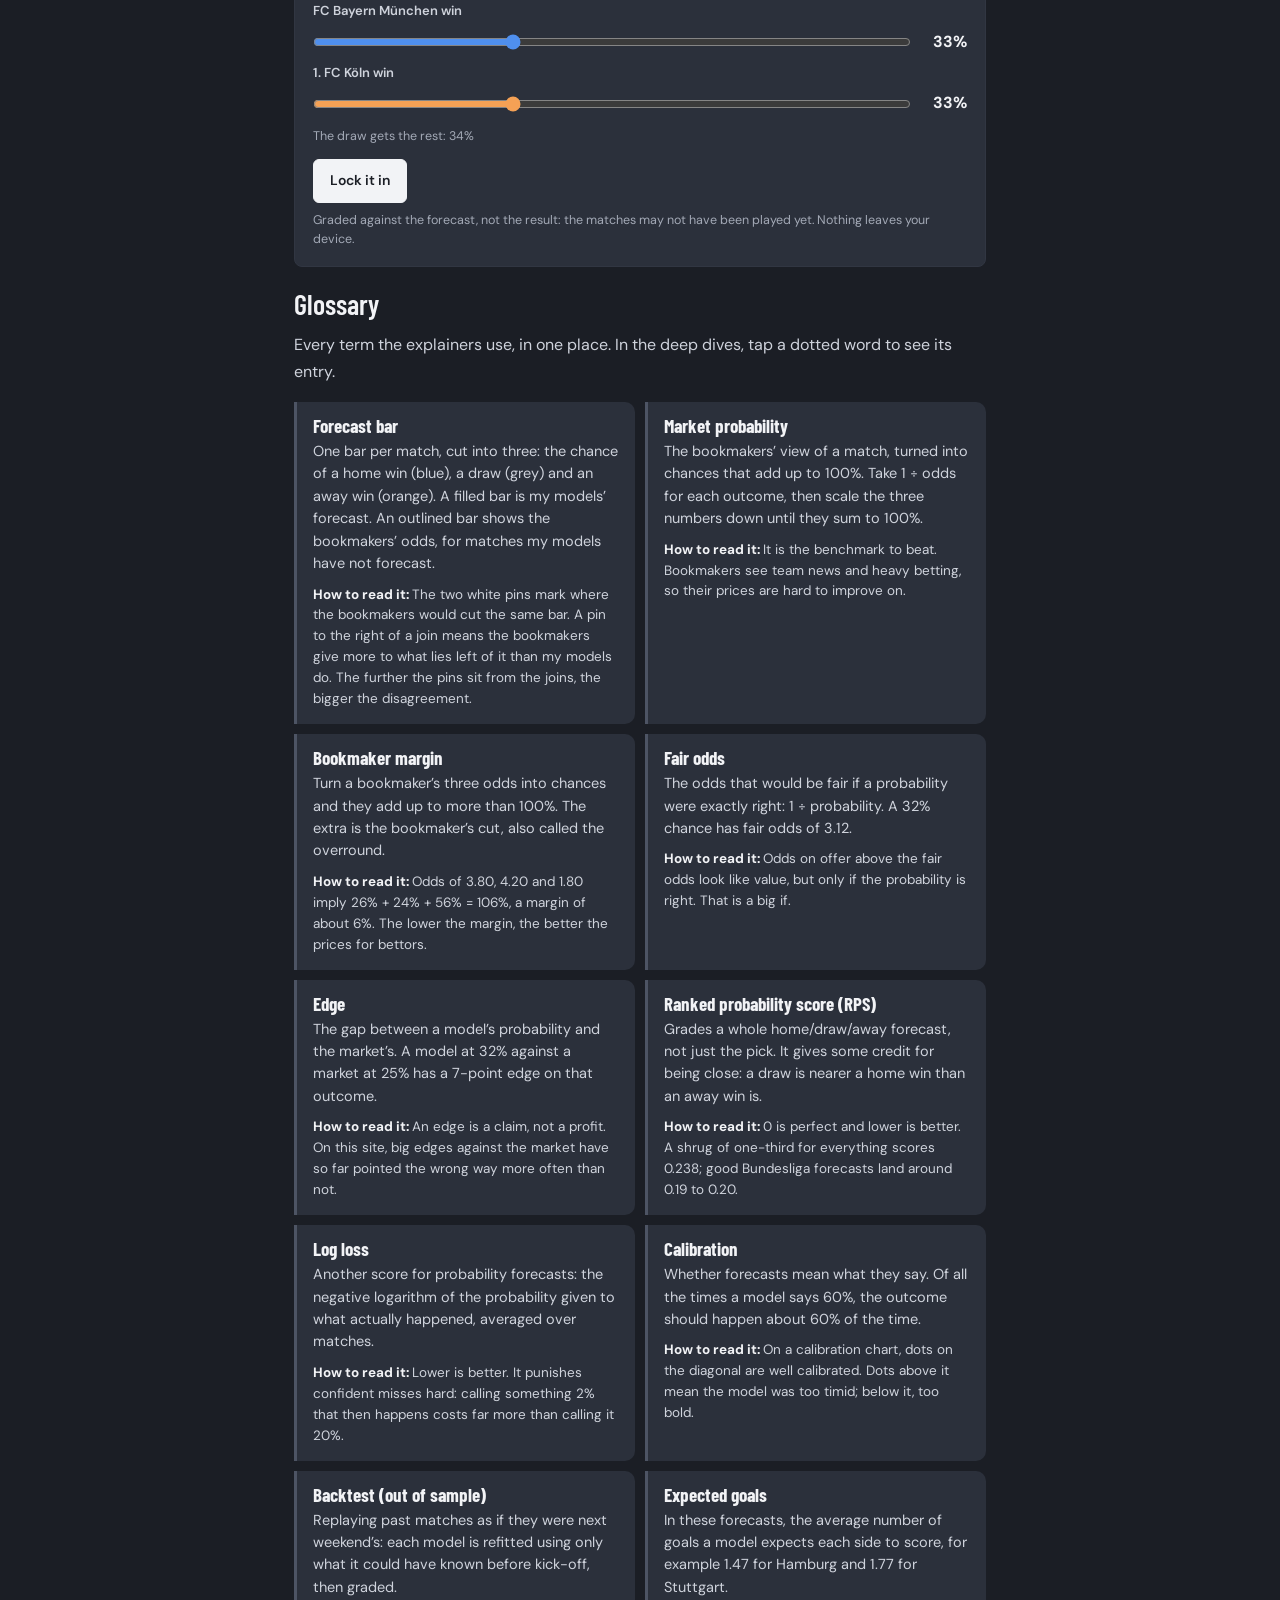
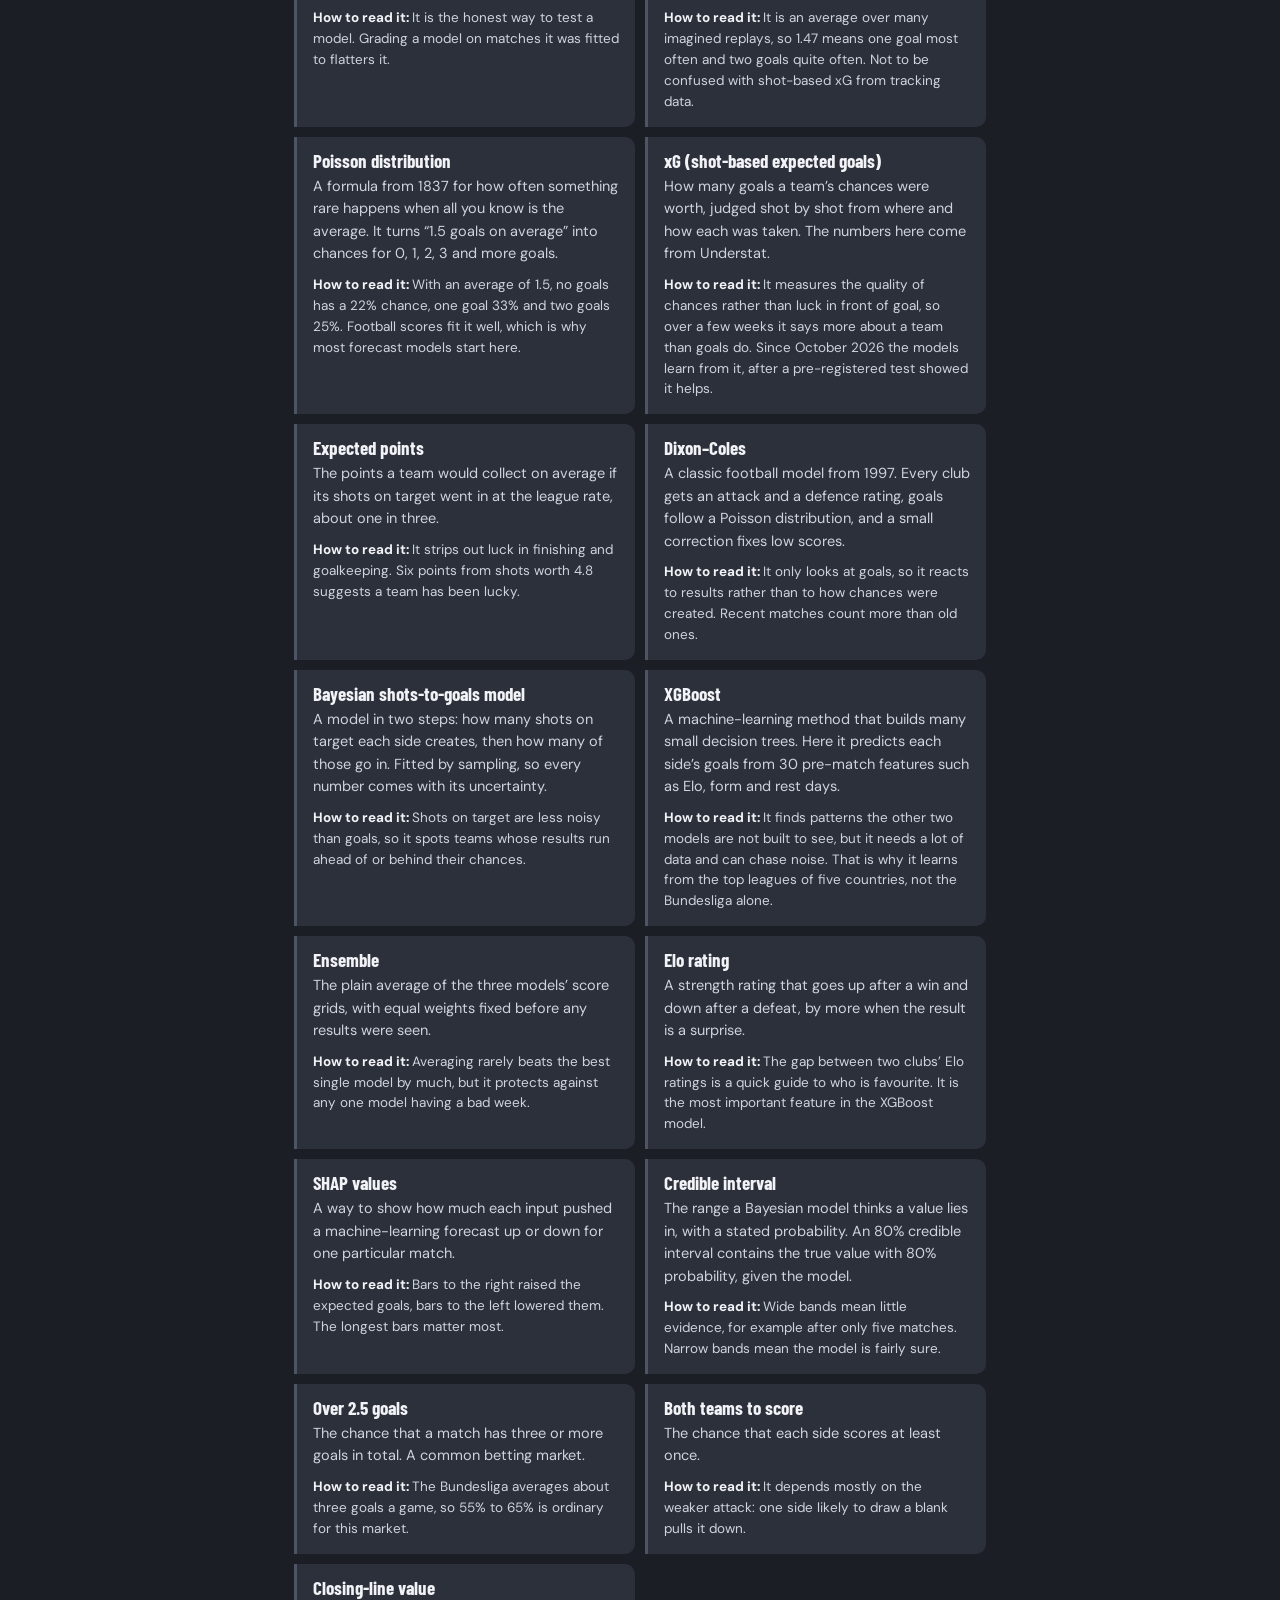
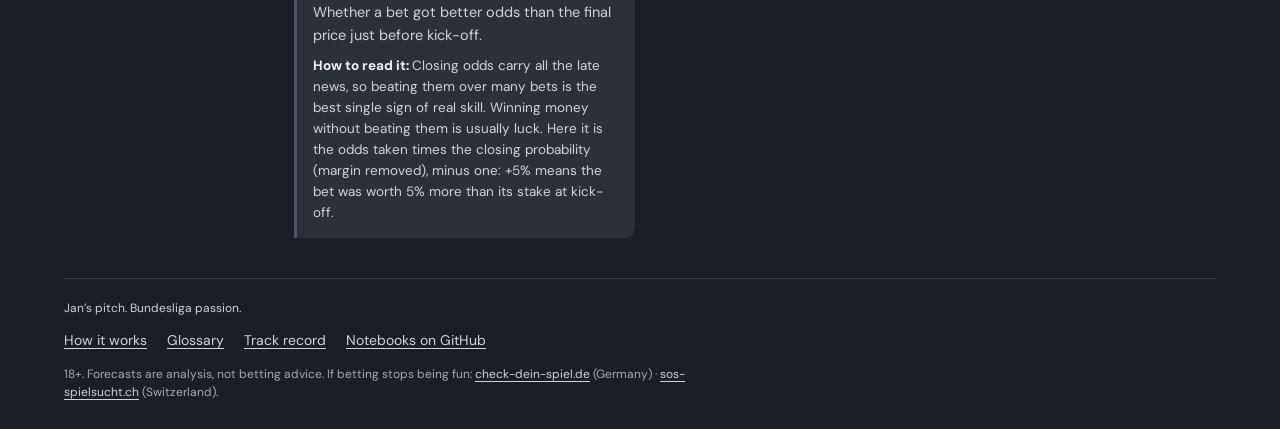
==== commit 8c2dcd39: "Learn page: seven drills with playthings, quick checks and a game The Learn page becomes a short cou" ====
--- a/learn/index.html
+++ b/learn/index.html
@@ -32,10 +32,12 @@
     <link rel="stylesheet" href="../styles.css?v=11">
     <link rel="stylesheet" href="../analysis/analysis.css?v=5">
     <link rel="stylesheet" href="../pages.css?v=4">
+    <link rel="stylesheet" href="learn.css?v=1">
     <script src="../i18n.js?v=15" defer></script>
-    <script src="../glossary.js?v=14" defer></script>
+    <script src="../glossary.js?v=15" defer></script>
     <script src="../explain.js?v=10" defer></script>
-    <script src="learn.js?v=1" defer></script>
+    <script src="learn.js?v=2" defer></script>
+    <script src="play.js?v=1" defer></script>
   </head>
   <body class="article page-learn">
     <a class="skip-link" href="#content" data-i18n="nav.skipPage">Skip to the content</a>
@@ -63,37 +65,93 @@
       <main id="content">
         <div class="page-card">
           <header class="post-hero">
-            <p class="eyebrow" data-lang-only="en">Learn · start here</p>
-            <p class="eyebrow" data-lang-only="de" hidden>Grundlagen · hier anfangen</p>
+            <p class="eyebrow" data-lang-only="en">Learn · the training ground</p>
+            <p class="eyebrow" data-lang-only="de" hidden>Grundlagen · der Trainingsplatz</p>
             <h1 data-lang-only="en">Probabilities, odds and why the bookies usually win<span>.</span></h1>
             <h1 data-lang-only="de" hidden>Wahrscheinlichkeiten, Quoten und warum die Buchmacher meistens gewinnen<span>.</span></h1>
-            <p class="post-dek" data-lang-only="en">Everything on this site is a probability: a home win at 32%, a 1–1 at 10%. Here is where those numbers come from, how to turn betting odds into the same language, and how I check whether any of it is any good.</p>
-            <p class="post-dek" data-lang-only="de" hidden>Alles auf dieser Seite ist eine Wahrscheinlichkeit: ein Heimsieg zu 32&nbsp;%, ein 1:1 zu 10&nbsp;%. Hier steht, woher diese Zahlen kommen, wie man Wettquoten in dieselbe Sprache übersetzt und wie ich prüfe, ob das alles etwas taugt.</p>
+            <p class="post-dek" data-lang-only="en">Everything on this site is a probability: a home win at 32%, a 1–1 at 10%. Seven short drills show where those numbers come from, how betting odds say the same thing, and how I check whether any of it is any good. Each has something to play with and one question at the end.</p>
+            <p class="post-dek" data-lang-only="de" hidden>Alles auf dieser Seite ist eine Wahrscheinlichkeit: ein Heimsieg zu 32&nbsp;%, ein 1:1 zu 10&nbsp;%. Sieben kurze Übungen zeigen, woher diese Zahlen kommen, wie Wettquoten dasselbe sagen und wie ich prüfe, ob das alles etwas taugt. Zu jeder gibt es etwas zum Ausprobieren und am Ende eine Frage.</p>
+            <div class="drill-progress" id="drill-progress" aria-live="polite"></div>
             <nav class="page-jump" aria-label="On this page" data-i18n-attrs="aria-label:toc.title">
               <a href="#probabilities"><span data-lang-only="en">What 32% means</span><span data-lang-only="de" hidden>Was 32&nbsp;% bedeutet</span></a>
+              <a href="#goals"><span data-lang-only="en">Goals</span><span data-lang-only="de" hidden>Tore</span></a>
+              <a href="#xg"><span data-lang-only="en">Chances (xG)</span><span data-lang-only="de" hidden>Chancen (xG)</span></a>
               <a href="#models"><span data-lang-only="en">The models</span><span data-lang-only="de" hidden>Die Modelle</span></a>
               <a href="#odds"><span data-lang-only="en">Odds into chances</span><span data-lang-only="de" hidden>Quoten in Chancen</span></a>
               <a href="#grading"><span data-lang-only="en">Grading</span><span data-lang-only="de" hidden>Bewertung</span></a>
               <a href="#market"><span data-lang-only="en">Why the bookies win</span><span data-lang-only="de" hidden>Warum der Markt gewinnt</span></a>
+              <a href="#game" hidden><span data-lang-only="en">Extra time: a game</span><span data-lang-only="de" hidden>Verlängerung: ein Spiel</span></a>
               <a href="#glossary"><span data-lang-only="en">Glossary</span><span data-lang-only="de" hidden>Glossar</span></a>
             </nav>
           </header>
 
           <div class="post-body page-body">
             <section class="page-section" id="probabilities">
+              <p class="drill-kicker" data-drill="probabilities"><span data-lang-only="en">Drill 1 of 7</span><span data-lang-only="de" hidden>Übung 1 von 7</span></p>
               <div data-lang-only="en">
                 <h2>What 32% means</h2>
                 <p>A forecast of 32% for a Hamburg win is not a prediction that Hamburg will win, or that they won’t. It says: play this match a hundred times and Hamburg win about 32 of them. The match only gets played once, so a single result can’t prove a forecast right or wrong. A hundred forecasts can.</p>
                 <p>That is why every deep dive gives three numbers (home win, draw, away win) that add up to 100%, and why the track record grades whole forecasts instead of counting correct tips. Picking the favourite is easy. Knowing whether they are a 55% or a 75% favourite is the actual job.</p>
+                <p>You don’t have to take my word for it. Below is my forecast for Hamburg against Stuttgart in October. Play the match once, then a hundred times.</p>
               </div>
               <div data-lang-only="de" hidden>
                 <h2>Was 32&nbsp;% bedeutet</h2>
                 <p>Eine Prognose von 32&nbsp;% für einen Hamburger Sieg sagt nicht, dass Hamburg gewinnt, und auch nicht, dass es verliert. Sie sagt: Spielt man dieses Spiel hundertmal, gewinnt Hamburg etwa 32-mal. Gespielt wird aber nur einmal, deshalb kann ein einzelnes Ergebnis eine Prognose weder bestätigen noch widerlegen. Hundert Prognosen können das.</p>
                 <p>Deshalb stehen in jeder Analyse drei Zahlen (Heimsieg, Remis, Auswärtssieg), die zusammen 100&nbsp;% ergeben, und deshalb bewertet die Bilanz ganze Prognosen, statt richtige Tipps zu zählen. Den Favoriten zu tippen ist leicht. Zu wissen, ob er ein 55-%- oder ein 75-%-Favorit ist, ist die eigentliche Arbeit.</p>
-              </div>
+                <p>Das muss man mir nicht glauben. Unten steht meine Prognose für Hamburg gegen Stuttgart im Oktober. Erst einmal spielen, dann hundertmal.</p>
+              </div>
+              <div class="calc toy" id="replay-toy"></div>
+              <div class="check" data-check="probabilities"></div>
+            </section>
+
+            <section class="page-section" id="goals">
+              <p class="drill-kicker" data-drill="goals"><span data-lang-only="en">Drill 2 of 7</span><span data-lang-only="de" hidden>Übung 2 von 7</span></p>
+              <div data-lang-only="en">
+                <h2>From goals to a forecast</h2>
+                <p>Under every forecast sits a simpler question: how many goals will each side score? The models answer with an average, the <button type="button" class="term" data-term="expected-goals">expected goals</button>: say 1.5 for the home side and 1.2 for the visitors.</p>
+                <p>Nobody scores 1.5 goals. So the average gets spread over whole numbers with the <button type="button" class="term" data-term="poisson">Poisson distribution</button>, a formula from 1837 that turns “1.5 on average” into a 22% chance of no goals, 33% of one, 25% of two, and so on. Do that for both sides and every scoreline has a chance. Add up the cells where the home side has more goals and you have the home win. That is the whole trick; the rest is arguing about the two averages.</p>
+                <p>Move the sliders and watch the forecast follow.</p>
+              </div>
+              <div data-lang-only="de" hidden>
+                <h2>Von Toren zur Prognose</h2>
+                <p>Unter jeder Prognose steckt eine einfachere Frage: Wie viele Tore schießt jedes Team? Die Modelle antworten mit einem Durchschnitt, den <button type="button" class="term" data-term="expected-goals">erwarteten Toren</button>: zum Beispiel 1,5 für das Heimteam und 1,2 für die Gäste.</p>
+                <p>Niemand schießt 1,5 Tore. Also wird der Durchschnitt mit der <button type="button" class="term" data-term="poisson">Poisson-Verteilung</button> auf ganze Zahlen verteilt, einer Formel von 1837, die aus „im Schnitt 1,5“ eine Chance von 22&nbsp;% auf kein Tor macht, 33&nbsp;% auf eins, 25&nbsp;% auf zwei und so weiter. Macht man das für beide Teams, hat jedes Ergebnis eine Chance. Zählt man die Felder zusammen, in denen das Heimteam mehr Tore hat, steht der Heimsieg da. Das ist der ganze Trick; der Rest ist Streit über die beiden Durchschnitte.</p>
+                <p>Einfach die Regler bewegen und zusehen, wie die Prognose mitgeht.</p>
+              </div>
+              <div class="calc toy" id="goal-toy"></div>
+              <div data-lang-only="en">
+                <p>Two things worth noticing. In a typical Bundesliga match the likeliest score sits at about 10%, which is why I never tip exact scores with a straight face. And a side expected to score a full goal more than its opponent still fails to win about four times in ten.</p>
+              </div>
+              <div data-lang-only="de" hidden>
+                <p>Zwei Dinge fallen auf. Das wahrscheinlichste Ergebnis liegt in einem typischen Bundesligaspiel bei etwa 10&nbsp;%, weshalb ich genaue Ergebnisse nie mit ernster Miene tippe. Und ein Team, das im Schnitt ein ganzes Tor mehr schießt als der Gegner, gewinnt trotzdem etwa vier von zehn Spielen nicht.</p>
+              </div>
+              <div class="check" data-check="goals"></div>
+            </section>
+
+            <section class="page-section" id="xg">
+              <p class="drill-kicker" data-drill="xg"><span data-lang-only="en">Drill 3 of 7</span><span data-lang-only="de" hidden>Übung 3 von 7</span></p>
+              <div data-lang-only="en">
+                <h2>What a chance is worth</h2>
+                <p>Goals are rare and partly luck: a deflection here, a goalkeeper having the game of his life there. Shots are more honest. <button type="button" class="term" data-term="xg">xG</button> gives every shot the share of similar shots that go in. In the toy below, a tap-in from the edge of the six-yard box is worth about 0.35 and a hopeful hit from 25 metres less than 0.03. Add up a team’s shots and you know how many goals its chances deserved.</p>
+                <p>Since October 2026 my models learn from xG as well as from goals, after a test showed that it helps. Tap the pitch to shoot.</p>
+              </div>
+              <div data-lang-only="de" hidden>
+                <h2>Was eine Chance wert ist</h2>
+                <p>Tore sind selten und zum Teil Glück: hier ein abgefälschter Ball, dort ein Torwart, der das Spiel seines Lebens macht. Schüsse sind ehrlicher. <button type="button" class="term" data-term="xg">xG</button> gibt jedem Schuss den Anteil ähnlicher Schüsse, die reingehen. Im Spielzeug unten ist ein Abstauber von der Kante des Fünfmeterraums etwa 0,35 wert, ein Verzweiflungsschuss aus 25 Metern weniger als 0,03. Zählt man die Schüsse eines Teams zusammen, weiß man, wie viele Tore seine Chancen verdient hätten.</p>
+                <p>Seit Oktober 2026 lernen meine Modelle aus xG und nicht nur aus Toren, nachdem ein Test gezeigt hat, dass es hilft. Aufs Feld tippen, um zu schießen.</p>
+              </div>
+              <div class="calc toy" id="shot-toy"></div>
+              <div data-lang-only="en">
+                <p>Now press “Same shots again” a few times. The xG stays where it is; the goals jump around. That gap is luck. It is why a striker on a hot streak usually cools down, and why three lucky wins don’t impress the models much.</p>
+              </div>
+              <div data-lang-only="de" hidden>
+                <p>Jetzt ein paarmal „Dieselben Schüsse noch mal“ drücken. Die xG bleiben, wo sie sind; die Tore springen herum. Dieser Abstand ist Glück. Deshalb kühlt ein Stürmer mit Lauf meistens wieder ab, und deshalb beeindrucken drei glückliche Siege die Modelle nur mäßig.</p>
+              </div>
+              <div class="check" data-check="xg"></div>
             </section>
 
             <section class="page-section" id="models">
+              <p class="drill-kicker" data-drill="models"><span data-lang-only="en">Drill 4 of 7</span><span data-lang-only="de" hidden>Übung 4 von 7</span></p>
               <div data-lang-only="en">
                 <h2>How a forecast is made</h2>
                 <p>Three models, each built differently, all working from the same results and shot counts. Then an average.</p>
@@ -103,7 +161,7 @@
                   <div class="model-card"><p class="model-name"><button type="button" class="term" data-term="xgboost">XGBoost</button></p><p>Machine learning on 30 pre-match numbers: Elo rating, recent form in goals and shots, rest days, promoted or not. It finds patterns the other two can’t see, and now and then patterns that aren’t there. It needs a lot of matches, so it learns from five countries’ top leagues, not the Bundesliga alone.</p></div>
                   <div class="model-card is-key"><p class="model-name"><button type="button" class="term" data-term="ensemble">The ensemble</button></p><p>The plain average of the three, and the forecast I publish. The weights were fixed before any results came in: less clever than tuning them, much harder to fool yourself with.</p></div>
                 </div>
-                <p>Every deep dive comes with its notebook. It runs in Google Colab with a GPU, so anyone with a browser and some patience can check every number. The code lives <a href="https://github.com/JHvL88/matchday" target="_blank" rel="noreferrer">on GitHub</a>.</p>
+                <p>Here is how far apart the three sat on this matchday’s fixtures. Filled bars are models; the outlined one is the bookmakers.</p>
               </div>
               <div data-lang-only="de" hidden>
                 <h2>So entsteht eine Prognose</h2>
@@ -114,11 +172,20 @@
                   <div class="model-card"><p class="model-name"><button type="button" class="term" data-term="xgboost">XGBoost</button></p><p>Maschinelles Lernen mit 30 Zahlen, die vor dem Spiel feststehen: Elo-Zahl, Form bei Toren und Schüssen, Ruhetage, Aufsteiger oder nicht. Es findet Muster, die die anderen beiden nicht sehen, und ab und zu Muster, die es gar nicht gibt. Es braucht viele Spiele und lernt deshalb aus den ersten Ligen von fünf Ländern, nicht nur aus der Bundesliga.</p></div>
                   <div class="model-card is-key"><p class="model-name"><button type="button" class="term" data-term="ensemble">Das Ensemble</button></p><p>Der einfache Mittelwert der drei und die Prognose, die ich veröffentliche. Die Gewichte standen fest, bevor es Ergebnisse gab: weniger raffiniert, als sie zu optimieren, aber man kann sich damit viel schwerer selbst etwas vormachen.</p></div>
                 </div>
+                <p>So weit lagen die drei bei den Spielen dieses Spieltags auseinander. Gefüllte Balken sind Modelle, der umrandete zeigt die Buchmacher.</p>
+              </div>
+              <div class="calc toy" id="models-toy"></div>
+              <div data-lang-only="en">
+                <p>Every deep dive comes with its notebook. It runs in Google Colab with a GPU, so anyone with a browser and some patience can check every number. The code lives <a href="https://github.com/JHvL88/matchday" target="_blank" rel="noreferrer">on GitHub</a>.</p>
+              </div>
+              <div data-lang-only="de" hidden>
                 <p>Zu jeder Analyse gibt es das Notebook. Es läuft in Google Colab mit GPU, jede Zahl lässt sich also mit einem Browser und etwas Geduld nachprüfen. Der Code liegt <a href="https://github.com/JHvL88/matchday" target="_blank" rel="noreferrer">auf GitHub</a>.</p>
               </div>
+              <div class="check" data-check="models"></div>
             </section>
 
             <section class="page-section" id="odds">
+              <p class="drill-kicker" data-drill="odds"><span data-lang-only="en">Drill 5 of 7</span><span data-lang-only="de" hidden>Übung 5 von 7</span></p>
               <div data-lang-only="en">
                 <h2>From odds to chances</h2>
                 <p>Bookmakers quote odds, not probabilities, but the translation is one division away. Odds of 4.00 mean a €1 bet returns €4, which is fair if the outcome happens one time in four: 1 ÷ 4.00 = 25%.</p>
@@ -138,20 +205,22 @@
               <div data-lang-only="de" hidden>
                 <p>Ein Wort zur letzten Zeile. Ist deine Chance mal die Quote größer als 1, sieht die Wette nach Value aus. Das ist sie aber nur, wenn deine Chance stimmt, und die <a href="../record/">Bilanz</a> zeigt: Wenn meine Modelle deutlich vom Markt abweichen, liegt meistens der Markt näher dran. Das hier ist ein Werkzeug, um Quoten zu verstehen, keine Gelddruckmaschine.</p>
               </div>
+              <div class="check" data-check="odds"></div>
             </section>
 
             <section class="page-section" id="grading">
+              <p class="drill-kicker" data-drill="grading"><span data-lang-only="en">Drill 6 of 7</span><span data-lang-only="de" hidden>Übung 6 von 7</span></p>
               <div data-lang-only="en">
                 <h2>How a forecast gets graded</h2>
                 <p>Counting correct tips throws away most of what a forecast says. So everything here is graded with the <button type="button" class="term" data-term="rps">ranked probability score</button> (RPS). It looks at all three numbers and gives partial credit for being close: if you leaned towards a home win and it ended in a draw, you were less wrong than if you had leaned the other way.</p>
                 <p>0 is a perfect forecast. A shrug of one-third for everything scores 0.238. Good Bundesliga forecasts average about 0.19 to 0.20, and the bookmakers are usually a whisker ahead. Single matches swing wildly; the average over hundreds is what counts.</p>
-                <p>Pick a result and see how my published forecast and the bookmakers’ would score:</p>
+                <p>Pick a result and see how my published forecast and the bookmakers’ would score. Then set your own with the sliders.</p>
               </div>
               <div data-lang-only="de" hidden>
                 <h2>So wird eine Prognose bewertet</h2>
                 <p>Wer nur richtige Tipps zählt, wirft das meiste weg, was eine Prognose sagt. Deshalb wird hier alles mit dem <button type="button" class="term" data-term="rps">Ranked Probability Score</button> (RPS) bewertet. Er schaut auf alle drei Zahlen und gibt Teilpunkte für knapp daneben: Wer zu einem Heimsieg tendierte und ein Remis bekam, lag weniger falsch als jemand, der in die andere Richtung tendierte.</p>
                 <p>0 ist eine perfekte Prognose. Ein Schulterzucken mit einem Drittel für alles kommt auf 0,238. Gute Bundesliga-Prognosen liegen im Schnitt bei etwa 0,19 bis 0,20, die Buchmacher meist um eine Haaresbreite davor. Einzelne Spiele schwanken stark; was zählt, ist der Schnitt über Hunderte.</p>
-                <p>Einfach ein Ergebnis wählen und sehen, wie meine veröffentlichte Prognose und die der Buchmacher abschneiden würden:</p>
+                <p>Einfach ein Ergebnis wählen und sehen, wie meine veröffentlichte Prognose und die der Buchmacher abschneiden würden. Danach mit den Reglern die eigene einstellen.</p>
               </div>
               <div class="calc grade" id="grade-calc" aria-live="polite"></div>
               <div data-lang-only="en">
@@ -160,9 +229,11 @@
               <div data-lang-only="de" hidden>
                 <p>Der zweite Check ist die <button type="button" class="term" data-term="calibration">Kalibrierung</button>: Wenn ein Modell 60&nbsp;% sagt, tritt das Ereignis dann auch in etwa 60&nbsp;% der Fälle ein? Ein Modell kann einen ordentlichen Score haben und trotzdem systematisch zu zaghaft oder zu forsch sein. Jede Analyse zeigt ihre Kalibrierungskurve. Die aktuelle Angewohnheit: etwas zu viel Vorsicht bei Favoriten.</p>
               </div>
+              <div class="check" data-check="grading"></div>
             </section>
 
             <section class="page-section" id="market">
+              <p class="drill-kicker" data-drill="market"><span data-lang-only="en">Drill 7 of 7</span><span data-lang-only="de" hidden>Übung 7 von 7</span></p>
               <div data-lang-only="en">
                 <h2>Why the bookmakers usually win</h2>
                 <p>Three reasons, in rising order of annoyance.</p>
@@ -171,8 +242,7 @@
                   <li><strong>They learn from the crowd.</strong> Prices move when people with real money and real information bet. By kick-off the odds have soaked up most of what is knowable.</li>
                   <li><strong>They charge for it.</strong> Thanks to the margin, a bettor has to be better than the market just to break even.</li>
                 </ol>
-                <p>So the honest question is not “can a model beat the bookies?” but “where, and how often, does it disagree with them for good reasons?” The best single sign of real skill is <button type="button" class="term" data-term="clv">closing-line value</button>: getting better odds than the final price before kick-off. Winning money without it is usually luck.</p>
-                <p><a class="outline-link on-light" href="../record/">See the track record</a></p>
+                <p>What the margin does over time is easier to watch than to explain. Every line below is one bettor placing €1 bets at odds of 1.90 on what is really a coin flip. Then give them some skill and see how long it takes to show.</p>
               </div>
               <div data-lang-only="de" hidden>
                 <h2>Warum die Buchmacher meistens gewinnen</h2>
@@ -182,9 +252,31 @@
                   <li><strong>Sie lernen von der Masse.</strong> Quoten bewegen sich, wenn Leute mit echtem Geld und echten Informationen wetten. Bis zum Anpfiff haben die Quoten das meiste aufgesogen, was man wissen kann.</li>
                   <li><strong>Sie lassen sich das bezahlen.</strong> Wegen der Marge muss man besser sein als der Markt, nur um nicht zu verlieren.</li>
                 </ol>
+                <p>Was die Marge auf Dauer anrichtet, sieht man besser, als man es erklärt. Jede Linie unten ist eine Person, die 1-€-Wetten zur Quote 1,90 auf einen Münzwurf platziert. Danach etwas Können dazugeben und zusehen, wie lange es dauert, bis man es merkt.</p>
+              </div>
+              <div class="calc toy" id="long-toy"></div>
+              <div data-lang-only="en">
+                <p>So the honest question is not “can a model beat the bookies?” but “where, and how often, does it disagree with them for good reasons?” The best single sign of real skill is <button type="button" class="term" data-term="clv">closing-line value</button>: getting better odds than the final price before kick-off. Winning money without it is usually luck.</p>
+                <p><a class="outline-link on-light" href="../record/">See the track record</a></p>
+              </div>
+              <div data-lang-only="de" hidden>
                 <p>Die ehrliche Frage lautet also nicht „Kann ein Modell die Buchmacher schlagen?“, sondern „Wo und wie oft weicht es aus guten Gründen von ihnen ab?“ Das beste einzelne Zeichen für echtes Können ist der <button type="button" class="term" data-term="clv">Closing Line Value</button>: bessere Quoten zu bekommen als den letzten Preis vor dem Anpfiff. Wer ohne ihn Geld gewinnt, hat meistens Glück.</p>
                 <p><a class="outline-link on-light" href="../record/">Zur Bilanz</a></p>
               </div>
+              <div class="check" data-check="market"></div>
+              <div class="finish" id="full-time"></div>
+            </section>
+
+            <section class="page-section" id="game" hidden>
+              <div data-lang-only="en">
+                <h2>Extra time: guess the forecast</h2>
+                <p>Not a drill, just a game. For each of this matchday’s fixtures, set what you think the chances are, then see what my models and the bookmakers said. Keep an eye on the draw: it is easy to forget, and about one Bundesliga match in four ends that way.</p>
+              </div>
+              <div data-lang-only="de" hidden>
+                <h2>Verlängerung: Rate die Prognose</h2>
+                <p>Keine Übung, nur ein Spiel. Für jedes Spiel dieses Spieltags stellst du ein, wie du die Chancen siehst, und siehst dann, was meine Modelle und die Buchmacher gesagt haben. Auf das Remis achten: Man vergisst es leicht, dabei endet etwa jedes vierte Bundesligaspiel so.</p>
+              </div>
+              <div class="calc toy" id="game-toy"></div>
             </section>
 
             <section class="page-section glossary" id="glossary" aria-labelledby="glossary-title">
--- a/analysis/analysis.css
+++ b/analysis/analysis.css
@@ -21,6 +21,11 @@
   margin: 12px 0 14px;
   font-size: clamp(36px, 5.6vw, 64px);
   line-height: .98;
+}
+
+/* The full stop after the headline belonged to the old red-dot branding. */
+.post-hero h1 span {
+  display: none;
 }
 
 .post-dek {
@@ -57,15 +62,7 @@
   line-height: 1.1;
 }
 
-.post-body h2::before {
-  display: inline-block;
-  width: 12px;
-  height: 18px;
-  margin-right: 10px;
-  background: var(--bl-red);
-  content: "";
-  transform: skewX(-22deg);
-}
+
 
 .post-body h2:first-child,
 .depth-switch + h2,
@@ -79,8 +76,6 @@
   font-family: var(--display);
   font-size: 20px;
   font-weight: 700;
-  letter-spacing: .02em;
-  text-transform: uppercase;
 }
 
 .post-body p {
@@ -88,7 +83,7 @@
 }
 
 .post-body a {
-  color: var(--bl-red-dark);
+  color: var(--ink);
   text-underline-offset: 2px;
 }
 
@@ -106,7 +101,7 @@
 }
 
 .post-body li::marker {
-  color: var(--bl-red);
+  color: var(--muted);
 }
 
 /* Verdict tiles */
@@ -134,10 +129,8 @@
 .verdict-tile .label {
   display: block;
   color: var(--muted);
-  font-size: 11px;
-  font-weight: 700;
-  letter-spacing: .1em;
-  text-transform: uppercase;
+  font-size: 12px;
+  font-weight: 700;
 }
 
 .verdict-tile .value {
@@ -180,7 +173,7 @@
 }
 
 .verdict-strip .term:hover {
-  color: var(--red-on-dark);
+  color: var(--ink);
 }
 
 /* Figures */
@@ -192,13 +185,6 @@
   display: block;
   width: 100%;
   height: auto;
-}
-
-/* Charts were drawn dark on white: they keep a white plate on the dark page. */
-.post-figure img {
-  padding: 10px;
-  border-radius: var(--radius);
-  background: #fff;
 }
 
 .post-figure figcaption {
@@ -240,10 +226,8 @@
 .post-table th {
   background: var(--surface-2);
   color: var(--ink);
-  font-size: 11px;
-  font-weight: 700;
-  letter-spacing: .06em;
-  text-transform: uppercase;
+  font-size: 12px;
+  font-weight: 700;
 }
 
 .post-table th:first-child,
@@ -262,7 +246,7 @@
 }
 
 .post-table tr.is-key td:first-child {
-  box-shadow: inset 4px 0 var(--bl-red), inset 0 0 0 9999px rgb(210 5 21 / 6%);
+  box-shadow: inset 3px 0 var(--ink);
 }
 
 /* Code */
@@ -270,10 +254,10 @@
   overflow-x: auto;
   margin: 10px 0 20px;
   padding: 16px 18px;
-  border-left: 4px solid var(--bl-red);
-  border-radius: 3px 10px 10px 3px;
+  border: 1px solid var(--line);
+  border-radius: var(--radius);
   background: var(--bl-black);
-  color: #ececf0;
+  color: var(--ink-2);
   font-family: ui-monospace, SFMono-Regular, Menlo, Consolas, monospace;
   font-size: 12.5px;
   line-height: 1.6;
@@ -289,7 +273,7 @@
   padding: 1px 5px;
   border-radius: 3px;
   background: var(--surface-2);
-  color: var(--bl-red-dark);
+  color: var(--ink);
 }
 
 .post-body pre .c {
@@ -302,14 +286,12 @@
   gap: 8px;
   margin: 4px 0 18px;
   padding: 10px 16px;
-  border-radius: 4px;
-  background: var(--bl-red);
-  color: #fff !important;
-  font-size: 13px;
-  font-weight: 700;
-  letter-spacing: .06em;
+  border-radius: var(--radius);
+  border: 1px solid var(--line-strong); background: transparent;
+  color: var(--ink) !important;
+  font-size: 14px;
+  font-weight: 600;
   text-decoration: none;
-  text-transform: uppercase;
 }
 
 .colab-link:hover {
@@ -375,8 +357,7 @@
   }
 
   .verdict-tile .label {
-    font-size: 10.5px;
-    letter-spacing: .05em;
+    font-size: 12px;
   }
 
   .post-table:not(.wide) th,
@@ -399,9 +380,9 @@
 .update-box {
   margin: 0 0 30px;
   padding: 14px 16px;
-  border-left: 4px solid var(--bl-red);
-  border-radius: 3px 10px 10px 3px;
-  background: var(--surface);
+  border: 1px solid var(--line-strong);
+  border-radius: var(--radius);
+  background: transparent;
   font-size: 15px;
 }
 
@@ -411,11 +392,9 @@
 
 .update-box .update-label {
   margin-bottom: 4px;
-  color: var(--bl-red-dark);
-  font-size: 11px;
-  font-weight: 700;
-  letter-spacing: .1em;
-  text-transform: uppercase;
+  color: var(--muted);
+  font-size: 12px;
+  font-weight: 600;
 }
 
 .post-body h2[id] {
@@ -470,8 +449,6 @@
   font-family: var(--display);
   font-size: 17px;
   font-weight: 700;
-  letter-spacing: .04em;
-  text-transform: uppercase;
 }
 
 .depth-time {
@@ -499,11 +476,9 @@
 
 .quick-take-title {
   margin: 0 0 12px !important;
-  color: var(--red-on-dark);
-  font-size: 12px;
-  font-weight: 700;
-  letter-spacing: .14em;
-  text-transform: uppercase;
+  color: var(--muted);
+  font-size: 12px;
+  font-weight: 600;
 }
 
 .quick-take-list {
@@ -533,8 +508,8 @@
   display: grid;
   place-items: center;
   border-radius: 50%;
-  background: var(--bl-red);
-  color: #fff;
+  background: var(--surface-3);
+  color: var(--ink);
   content: counter(take);
   font-family: var(--display);
   font-size: 16px;
@@ -560,8 +535,8 @@
 
 .quick-take-more:hover,
 .quick-take-more:focus-visible {
-  border-color: var(--bl-red);
-  background: var(--bl-red);
+  border-color: var(--ink);
+  background: transparent;
 }
 
 /* "Show the code": the way into nerd mode from the full analysis. */
@@ -587,7 +562,7 @@
 }
 
 .depth-peek button::before {
-  color: var(--bl-red-dark);
+  color: var(--muted);
   content: "</>";
   font-family: ui-monospace, SFMono-Regular, Menlo, Consolas, monospace;
   font-size: 12px;
@@ -610,8 +585,8 @@
   display: inline-flex;
   align-items: center;
   gap: 7px;
-  color: var(--bl-red-dark);
-  font-weight: 700;
+  color: var(--ink);
+  font-weight: 600;
   list-style: none;
   cursor: pointer;
 }
@@ -629,7 +604,7 @@
   border: 1.5px solid currentColor;
   border-radius: 50%;
   content: "?";
-  font-size: 11px;
+  font-size: 12px;
 }
 
 .howto[open] summary::before {
@@ -640,8 +615,8 @@
   max-width: 62ch;
   margin: 4px 0 0;
   padding: 10px 12px;
-  border-left: 3px solid var(--bl-red);
-  border-radius: 0 6px 6px 0;
+  
+  border-radius: var(--radius);
   background: var(--surface-2);
   color: var(--ink-2);
   line-height: 1.55;
@@ -655,10 +630,8 @@
 .post-toc-title {
   margin: 0 0 10px;
   color: var(--muted);
-  font-size: 11px;
-  font-weight: 700;
-  letter-spacing: .14em;
-  text-transform: uppercase;
+  font-size: 12px;
+  font-weight: 700;
 }
 
 .post-toc-list {
@@ -684,7 +657,7 @@
 }
 
 .post-toc-list a[aria-current] {
-  border-left-color: var(--bl-red);
+  border-left-color: var(--ink);
   color: var(--ink);
   font-weight: 600;
 }
@@ -720,8 +693,8 @@
   bottom: -1px;
   left: 0;
   z-index: 1;
-  height: 3px;
-  background: var(--bl-red);
+  height: 2px;
+  background: var(--ink-2);
   pointer-events: none;
   transform: scaleX(0);
   transform-origin: 0 50%;
@@ -740,16 +713,8 @@
   margin: 0;
   padding: calc(10px + env(safe-area-inset-top)) 0 calc(16px + env(safe-area-inset-bottom));
   border: 0;
-  background: #fff;
-  color: var(--ink);
-  /* The charts are drawn for a white page, so the viewer is a light sheet with light-theme text. */
-  --ink: #1b1e25;
-  --ink-2: #3d4350;
-  --muted: #5a6170;
-  --line: #dfe2e8;
-  --line-strong: #c3c8d2;
-  --surface-2: #eef0f4;
-  --surface-3: #e2e5ea;
+  /* The charts are drawn on the page colour (analysis/tools/dark_figures.py). */
+  background: var(--bg);
   color: var(--ink);
 }
 
@@ -808,7 +773,7 @@
 }
 
 .figure-viewer-hint {
-  color: var(--bl-red-dark);
+  color: var(--ink);
   font-weight: 600;
 }
 
@@ -859,6 +824,5 @@
 @media (max-width: 380px) {
   .depth-name {
     font-size: 14px;
-    letter-spacing: .02em;
-  }
-}
+  }
+}
--- a/learn/learn.css
+++ b/learn/learn.css
@@ -0,0 +1,772 @@
+/* The Learn page's drills: the playthings, the quick checks and the progress strip (learn/play.js).
+   Builds on styles.css (tokens), analysis/analysis.css (article text) and pages.css (.calc boxes).
+   The colour rules are the site's: blue, grey and orange are home win, draw and away win; filled is
+   my models, outline is the bookmakers; red stays with the brand. */
+
+/* ---------- Progress and drill labels ---------- */
+
+.drill-progress {
+  position: relative;
+  max-width: 420px;
+  margin: 2px 0 0;
+}
+
+.drill-progress .progress-text {
+  margin: 0 0 6px;
+  color: var(--ink-2);
+  font-size: 14px;
+}
+
+.drill-progress strong {
+  color: var(--ink);
+}
+
+.progress-meter {
+  display: grid;
+  grid-template-columns: repeat(7, minmax(0, 1fr));
+  gap: 3px;
+}
+
+.progress-meter span {
+  height: 6px;
+  border-radius: 3px;
+  background: var(--surface-3);
+}
+
+.progress-meter .is-done {
+  background: var(--ink);
+}
+
+.page-jump a[hidden] {
+  display: none;
+}
+
+.page-jump a.is-done::before {
+  margin-right: 6px;
+  content: "✓";
+}
+
+.post-body .drill-kicker {
+  display: flex;
+  align-items: center;
+  gap: 8px;
+  margin: 44px 0 4px;
+  color: var(--muted);
+  font-size: 12px;
+  font-weight: 700;
+  letter-spacing: .04em;
+  text-transform: uppercase;
+}
+
+.page-section:first-child .drill-kicker {
+  margin-top: 4px;
+}
+
+.drill-kicker.is-done::after {
+  padding: 1px 8px;
+  border-radius: 999px;
+  background: var(--surface-3);
+  color: var(--ink);
+  content: "✓";
+  letter-spacing: 0;
+}
+
+.page-section .drill-kicker ~ div > h2,
+.page-section:first-child .drill-kicker ~ div > h2 {
+  margin-top: 0;
+}
+
+/* ---------- Shared pieces of the playthings ---------- */
+
+.post-body .toy-line {
+  min-height: 2.9em;
+  margin: 12px 0 0;
+  color: var(--ink);
+}
+
+.toy-actions {
+  display: flex;
+  flex-wrap: wrap;
+  align-items: center;
+  gap: 8px;
+  margin-top: 12px;
+}
+
+.toy-actions-label {
+  width: 100%;
+  color: var(--muted);
+  font-size: 12px;
+  font-weight: 700;
+}
+
+.toy-button,
+.toy-chip {
+  min-height: 44px;
+  display: inline-flex;
+  align-items: center;
+  padding: 8px 16px;
+  border: 1px solid var(--line-strong);
+  border-radius: 6px;
+  background: transparent;
+  color: var(--ink);
+  font: inherit;
+  font-size: 14px;
+  font-weight: 600;
+  line-height: 1.2;
+  text-decoration: none;
+  cursor: pointer;
+}
+
+.post-body a.toy-button {
+  color: var(--ink);
+}
+
+.toy-button:hover,
+.toy-chip:hover {
+  border-color: var(--ink);
+}
+
+.toy-button.is-primary,
+.post-body a.toy-button.is-primary {
+  border-color: var(--ink);
+  background: var(--ink);
+  color: var(--bg);
+}
+
+.toy-button.is-quiet {
+  border-color: transparent;
+  color: var(--ink-2);
+  text-decoration: underline;
+  text-decoration-color: var(--line-strong);
+  text-underline-offset: 3px;
+}
+
+.toy-chip {
+  min-height: 40px;
+  padding: 6px 12px;
+  border-radius: 999px;
+  font-size: 13px;
+}
+
+.toy-button:focus-visible,
+.toy-chip:focus-visible,
+.check-option:focus-visible,
+.toy-select:focus-visible {
+  outline: 2px solid var(--ink);
+  outline-offset: 2px;
+}
+
+/* Three numbers in a row */
+.stats {
+  display: grid;
+  grid-template-columns: repeat(3, minmax(0, 1fr));
+  gap: 8px;
+  margin: 12px 0 0;
+}
+
+.stat {
+  min-width: 0;
+  padding: 10px 12px;
+  border-radius: 6px;
+  background: var(--surface);
+}
+
+.stat-label {
+  color: var(--ink-2);
+  font-size: 12px;
+  font-weight: 600;
+  line-height: 1.3;
+  overflow-wrap: anywhere;
+  hyphens: auto;
+}
+
+.stat-value {
+  margin: 4px 0 0;
+  color: var(--ink);
+  font-family: var(--display);
+  font-size: 28px;
+  font-weight: 700;
+  font-variant-numeric: tabular-nums;
+  line-height: 1;
+}
+
+.stat-sub {
+  margin: 4px 0 0;
+  color: var(--muted);
+  font-size: 12px;
+  line-height: 1.3;
+}
+
+/* The outcome's colour: a line on top of a number tile, a square in front of a name in a key */
+.stat.key-0 { box-shadow: inset 0 3px var(--home); }
+.stat.key-1 { box-shadow: inset 0 3px var(--draw-bar); }
+.stat.key-2 { box-shadow: inset 0 3px var(--away); }
+
+.bar-key span::before {
+  width: 10px;
+  height: 10px;
+  display: inline-block;
+  margin-right: 6px;
+  border-radius: 2px;
+  content: "";
+}
+
+.bar-key .key-0::before { background: var(--home); }
+.bar-key .key-1::before { background: var(--draw-bar); }
+.bar-key .key-2::before { background: var(--away); }
+
+.post-body .bar-key {
+  display: flex;
+  flex-wrap: wrap;
+  gap: 2px 16px;
+  margin: 8px 0 0;
+  color: var(--ink-2);
+  font-size: 12.5px;
+}
+
+.bar-key strong {
+  font-variant-numeric: tabular-nums;
+}
+
+/* Sliders */
+.sliders {
+  display: grid;
+  gap: 4px;
+  margin-bottom: 12px;
+}
+
+.slider-row,
+.tri-row {
+  display: grid;
+  grid-template-columns: minmax(0, 1fr) auto;
+  align-items: center;
+  gap: 0 12px;
+}
+
+.tri-label {
+  grid-column: 1 / -1;
+  color: var(--ink-2);
+  font-size: 13px;
+  font-weight: 600;
+}
+
+.tri-range {
+  width: 100%;
+  min-height: 40px;
+  margin: 0;
+  accent-color: var(--ink);
+  cursor: pointer;
+}
+
+.tri-home .tri-range { accent-color: var(--home); }
+.tri-away .tri-range { accent-color: var(--away); }
+
+.tri-value {
+  min-width: 44px;
+  color: var(--ink);
+  font-size: 16px;
+  font-weight: 700;
+  font-variant-numeric: tabular-nums;
+  text-align: right;
+}
+
+.tri-value.is-wide {
+  min-width: 0;
+  grid-column: 1 / -1;
+  grid-row: 3;
+  font-size: 14px;
+  text-align: left;
+}
+
+.tri .tri-bar {
+  margin-bottom: 8px;
+}
+
+.post-body .tri-rest {
+  margin: 2px 0 0;
+  color: var(--muted);
+  font-size: 12.5px;
+}
+
+.slider-row > .toy-seg {
+  grid-column: 1 / -1;
+  justify-self: start;
+  margin: 4px 0 12px;
+}
+
+/* Picking a match */
+.toy-pick {
+  display: grid;
+  gap: 4px;
+  margin: 0 0 12px;
+}
+
+.stats + .toy-pick,
+.score-grid + .toy-pick {
+  margin-top: 14px;
+}
+
+.toy-pick-label {
+  color: var(--ink-2);
+  font-size: 13px;
+  font-weight: 600;
+}
+
+.toy-select {
+  width: 100%;
+  max-width: 420px;
+  min-height: 44px;
+  padding: 8px 10px;
+  border: 1px solid var(--line-strong);
+  border-radius: 6px;
+  background: var(--surface);
+  color: var(--ink);
+  font-size: 16px;
+}
+
+.post-body .toy-match {
+  margin: 0 0 10px;
+  color: var(--ink);
+  font-family: var(--display);
+  font-size: 20px;
+  font-weight: 700;
+  line-height: 1.15;
+}
+
+/* Rows of forecast bars: a name, then the bar */
+.bar-rows {
+  display: grid;
+  gap: 8px;
+}
+
+.bar-row {
+  display: grid;
+  grid-template-columns: minmax(0, 1fr) auto;
+  align-items: baseline;
+  gap: 3px 12px;
+}
+
+.bar-name {
+  color: var(--ink-2);
+  font-size: 13px;
+  font-weight: 600;
+}
+
+.bar-nums {
+  color: var(--ink-2);
+  font-size: 13px;
+  font-variant-numeric: tabular-nums;
+  white-space: nowrap;
+}
+
+.bar-row.is-key .bar-name,
+.bar-row.is-key .bar-nums {
+  color: var(--ink);
+  font-weight: 700;
+}
+
+.bar-row .mini-bar {
+  height: 14px;
+  grid-column: 1 / -1;
+  margin: 0;
+}
+
+.bar-row.is-key .mini-bar {
+  height: 20px;
+}
+
+/* The bookmakers: the same three parts, drawn as outlines. */
+.mini-bar.is-outline .calc-bar-part {
+  background: transparent;
+  color: var(--ink);
+}
+
+.mini-bar.is-outline .part-0 { box-shadow: inset 0 0 0 2px var(--home); }
+.mini-bar.is-outline .part-1 { box-shadow: inset 0 0 0 2px var(--draw-bar); }
+.mini-bar.is-outline .part-2 { box-shadow: inset 0 0 0 2px var(--away); }
+
+/* ---------- Replay machine ---------- */
+
+.replay-dots {
+  display: grid;
+  grid-template-columns: repeat(20, minmax(0, 1fr));
+  gap: 3px;
+  margin-top: 12px;
+}
+
+.replay-dot {
+  aspect-ratio: 1;
+  border-radius: 50%;
+  background: var(--surface-3);
+}
+
+.replay-dot.part-0 { background: var(--home); }
+.replay-dot.part-1 { background: var(--draw-bar); }
+.replay-dot.part-2 { background: var(--away); }
+
+.replay-dot.is-on {
+  animation: dot-in .18s ease-out backwards;
+}
+
+.replay-dots.is-staggered .replay-dot.is-on {
+  animation-delay: calc(var(--i) * 7ms);
+}
+
+@keyframes dot-in {
+  from { transform: scale(.2); opacity: .2; }
+}
+
+/* ---------- Goal machine ---------- */
+
+.toy-grid {
+  margin: 14px 0 0;
+}
+
+.score-grid.toy-grid figcaption {
+  max-width: 320px;
+}
+
+/* ---------- Shot map ---------- */
+
+.pitch {
+  width: 100%;
+  display: block;
+  border-radius: 6px;
+  cursor: crosshair;
+  touch-action: manipulation;
+  -webkit-tap-highlight-color: transparent;
+}
+
+.pitch-grass {
+  fill: var(--surface);
+  stroke: none;
+}
+
+.pitch-lines * {
+  fill: none;
+  stroke: var(--line-strong);
+  stroke-width: .25;
+}
+
+.pitch-lines .pitch-grass {
+  fill: var(--surface);
+  stroke: none;
+}
+
+.pitch-lines .pitch-goal {
+  stroke: var(--ink);
+  stroke-width: .35;
+}
+
+.pitch-lines .pitch-spot {
+  fill: var(--line-strong);
+  stroke: none;
+}
+
+.shot {
+  fill: var(--surface);
+  stroke: var(--ink);
+  stroke-width: .3;
+  pointer-events: none;
+}
+
+.shot.is-goal {
+  fill: var(--ink);
+  stroke: var(--surface);
+}
+
+.shot.is-last {
+  animation: shot-in .25s ease-out;
+  transform-box: fill-box;
+  transform-origin: center;
+}
+
+@keyframes shot-in {
+  from { transform: scale(2.2); opacity: .2; }
+}
+
+.post-body .pitch-legend {
+  margin-top: 6px;
+}
+
+/* ---------- The long run ---------- */
+
+.long-chart {
+  min-height: 230px;
+  margin-top: 4px;
+}
+
+.long-svg {
+  max-width: 100%;
+  display: block;
+}
+
+.long-axis line {
+  stroke: var(--line);
+  stroke-width: 1;
+}
+
+.long-axis line.is-zero {
+  stroke: var(--line-strong);
+}
+
+.long-axis text {
+  fill: var(--muted);
+  font-size: 12px;
+  font-variant-numeric: tabular-nums;
+}
+
+.long-lines polyline {
+  fill: none;
+  stroke-width: 1.25;
+  stroke-linejoin: round;
+}
+
+.long-lines .is-down {
+  stroke: var(--muted);
+  opacity: .32;
+}
+
+.long-lines .is-up {
+  stroke: var(--ink);
+  opacity: .5;
+}
+
+/* The average: dashed, on a dark halo so it stays readable across the lines. */
+.long-mean-halo {
+  stroke: var(--surface-2);
+  stroke-width: 6;
+  stroke-linecap: round;
+}
+
+.long-mean {
+  stroke: var(--ink);
+  stroke-width: 2.5;
+  stroke-dasharray: 7 6;
+}
+
+/* ---------- Grade it yourself: the reader's own forecast ---------- */
+
+.grade-own {
+  margin-top: 16px;
+  padding-top: 14px;
+  border-top: 1px solid var(--line);
+}
+
+.post-body .grade-own-title {
+  margin: 0 0 8px;
+  color: var(--ink);
+  font-weight: 700;
+}
+
+.grade-score.is-you .grade-bar {
+  background: repeating-linear-gradient(135deg, var(--ink) 0 3px, transparent 3px 6px);
+}
+
+.post-body .grade-verdict.is-you {
+  margin-top: 10px;
+  font-weight: 600;
+}
+
+/* ---------- Guess the forecast ---------- */
+
+.post-body .game-count {
+  margin: 0 0 2px;
+  color: var(--muted);
+  font-size: 12px;
+  font-weight: 700;
+}
+
+.post-body .game-result {
+  margin: 0 0 6px;
+  color: var(--ink);
+  font-family: var(--display);
+  font-size: 28px;
+  font-weight: 700;
+  line-height: 1;
+}
+
+/* ---------- Quick checks ---------- */
+
+.check {
+  margin: 20px 0 6px;
+  padding: 14px 16px 16px;
+  border-left: 3px solid var(--line-strong);
+  border-radius: 0 var(--radius) var(--radius) 0;
+  background: var(--surface);
+}
+
+.check.is-done {
+  border-left-color: var(--ink);
+}
+
+.post-body .check-kicker {
+  margin: 0 0 4px;
+  color: var(--muted);
+  font-size: 12px;
+  font-weight: 700;
+  letter-spacing: .04em;
+  text-transform: uppercase;
+}
+
+.check.is-done .check-kicker::after {
+  content: " ✓";
+  color: var(--ink);
+}
+
+.post-body .check-question {
+  margin: 0 0 12px;
+  color: var(--ink);
+  font-weight: 600;
+  line-height: 1.45;
+}
+
+.check-options {
+  display: grid;
+  gap: 6px;
+}
+
+.check-option {
+  min-height: 44px;
+  padding: 9px 12px;
+  border: 1px solid var(--line-strong);
+  border-radius: 6px;
+  background: transparent;
+  color: var(--ink);
+  font: inherit;
+  font-size: 14.5px;
+  line-height: 1.35;
+  text-align: left;
+  cursor: pointer;
+}
+
+.check-option:hover {
+  border-color: var(--ink);
+}
+
+.check-option.is-right {
+  border-color: var(--win);
+  box-shadow: inset 0 0 0 1px var(--win);
+  font-weight: 600;
+}
+
+.check-option.is-right::before {
+  content: "✓ ";
+  color: var(--win);
+}
+
+.check-option.is-wrong {
+  border-style: dashed;
+  color: var(--muted);
+}
+
+.check-option.is-wrong::before {
+  content: "✕ ";
+}
+
+.post-body .check-feedback {
+  margin: 12px 0 0;
+  font-size: 14.5px;
+  line-height: 1.55;
+}
+
+/* ---------- Full time ---------- */
+
+.finish {
+  margin: 28px 0 16px;
+  padding: 18px 18px 20px;
+  border: 1px solid var(--line-strong);
+  border-radius: var(--radius);
+  background: var(--surface);
+}
+
+.finish.is-complete {
+  border-color: var(--ink);
+}
+
+.post-body .finish-title {
+  margin: 2px 0 4px;
+  color: var(--ink);
+  font-family: var(--display);
+  font-size: 36px;
+  font-weight: 700;
+  line-height: 1;
+}
+
+.finish-label {
+  display: block;
+  margin-bottom: 4px;
+  color: var(--ink-2);
+  font-family: var(--sans);
+  font-size: 14px;
+  font-weight: 600;
+  line-height: 1.3;
+}
+
+.post-body .finish-line {
+  margin: 0 0 12px;
+}
+
+.post-body .finish-ladder {
+  display: grid;
+  grid-template-columns: repeat(4, minmax(0, 1fr));
+  gap: 3px;
+  margin: 0;
+  padding: 0;
+  list-style: none;
+}
+
+.post-body .finish-ladder li {
+  margin: 0;
+  padding: 7px 4px 0;
+  border-top: 4px solid var(--surface-3);
+  color: var(--muted);
+  font-size: 12px;
+  font-weight: 600;
+  line-height: 1.25;
+}
+
+.post-body .finish-ladder .is-past {
+  border-top-color: var(--line-strong);
+  color: var(--ink-2);
+}
+
+.post-body .finish-ladder .is-here {
+  border-top-color: var(--ink);
+  color: var(--ink);
+  font-weight: 700;
+}
+
+/* ---------- Narrow screens ---------- */
+
+@media (max-width: 620px) {
+  .stats {
+    gap: 6px;
+  }
+
+  .stat {
+    padding: 8px 9px;
+  }
+
+  .stat-value {
+    font-size: 24px;
+  }
+
+  .post-body .finish-ladder {
+    grid-template-columns: repeat(2, minmax(0, 1fr));
+    gap: 8px 3px;
+  }
+
+  .check,
+  .finish {
+    padding-right: 12px;
+    padding-left: 12px;
+  }
+}
+
+@media (prefers-reduced-motion: reduce) {
+  .replay-dot.is-on,
+  .shot.is-last {
+    animation: none;
+  }
+}
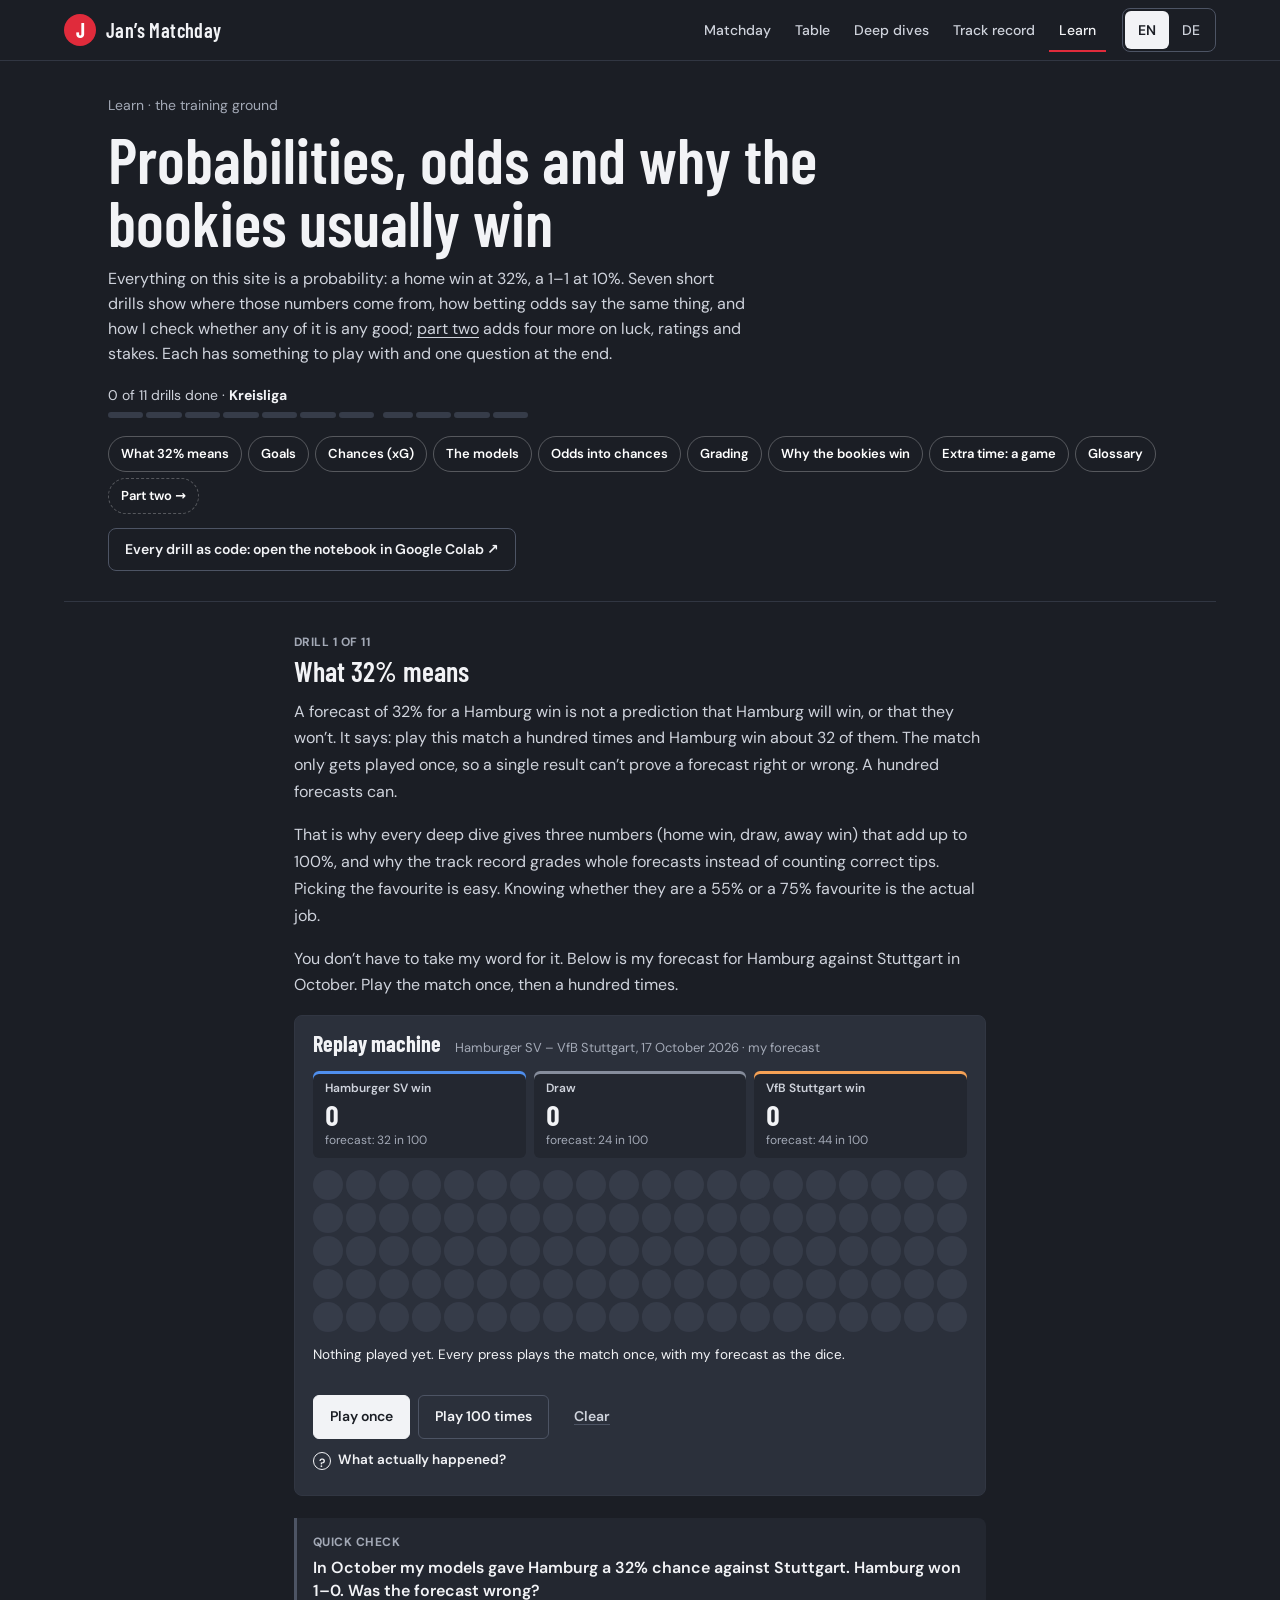
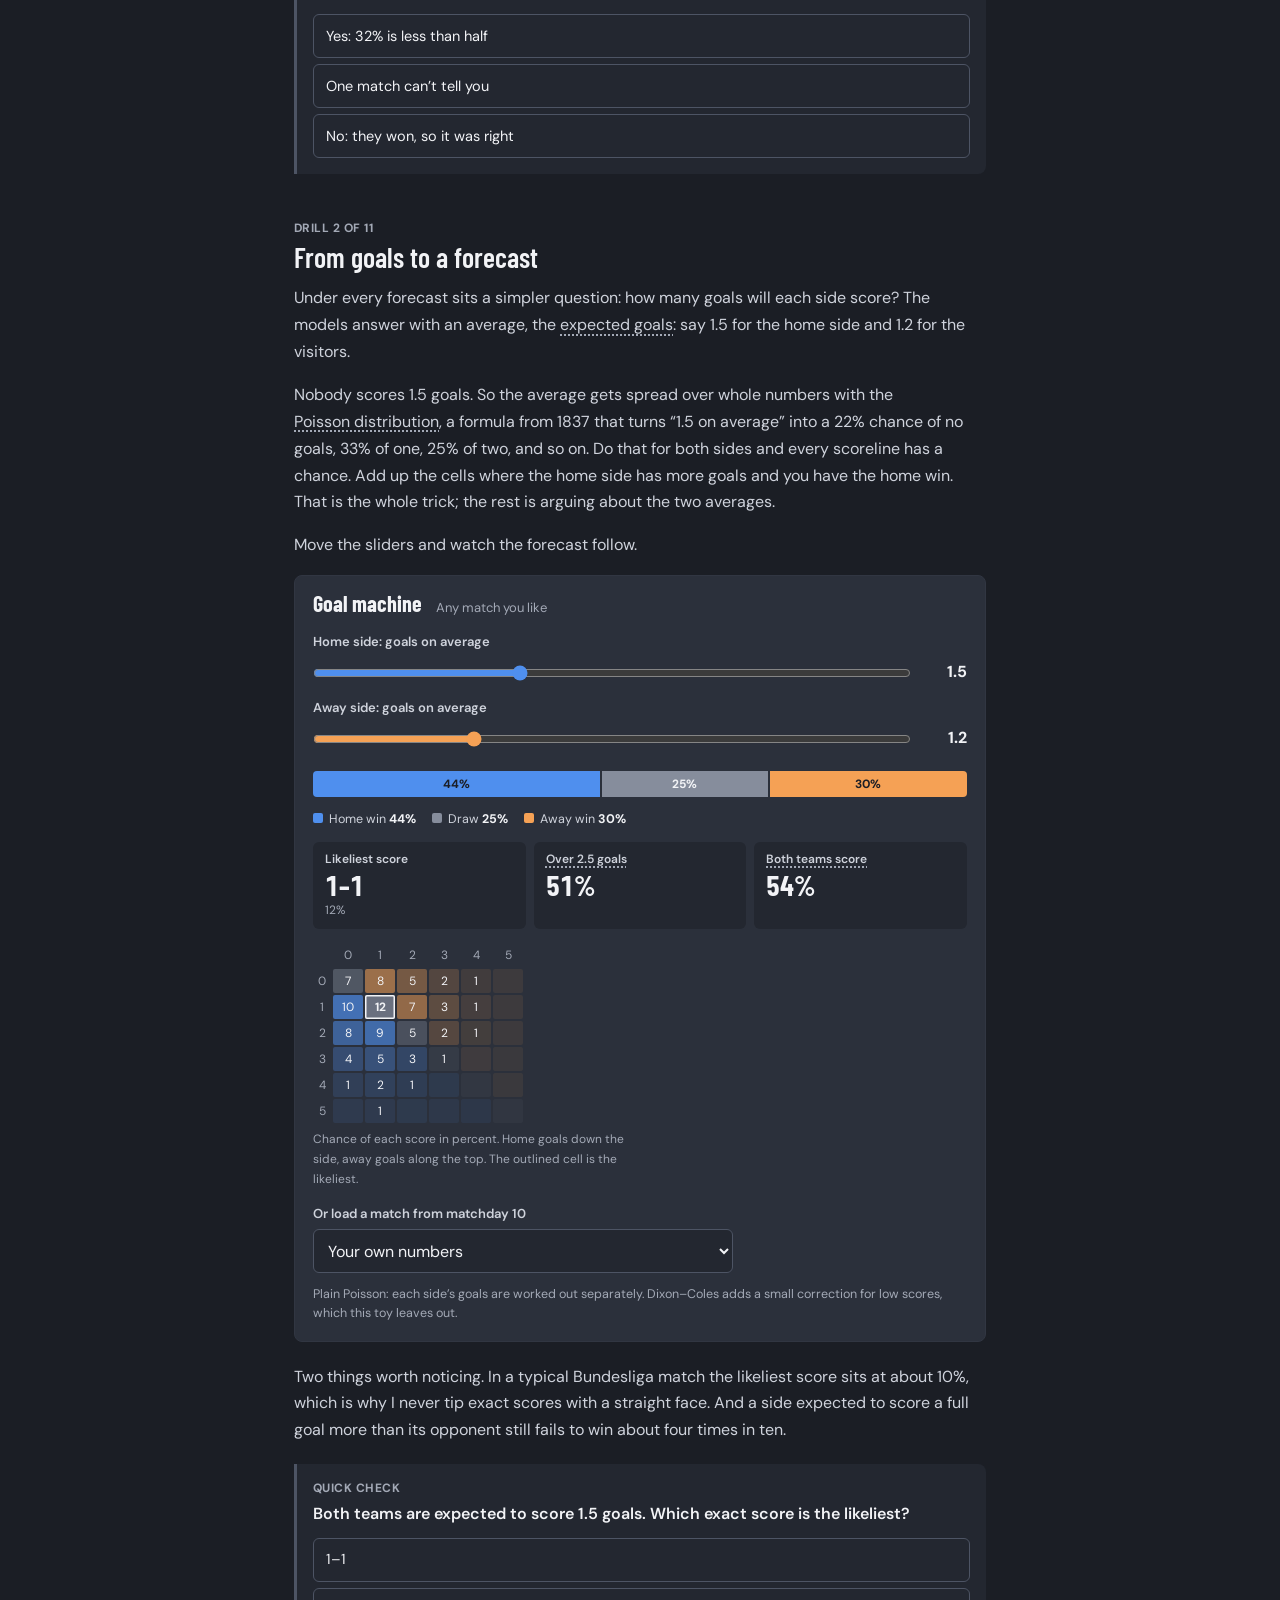
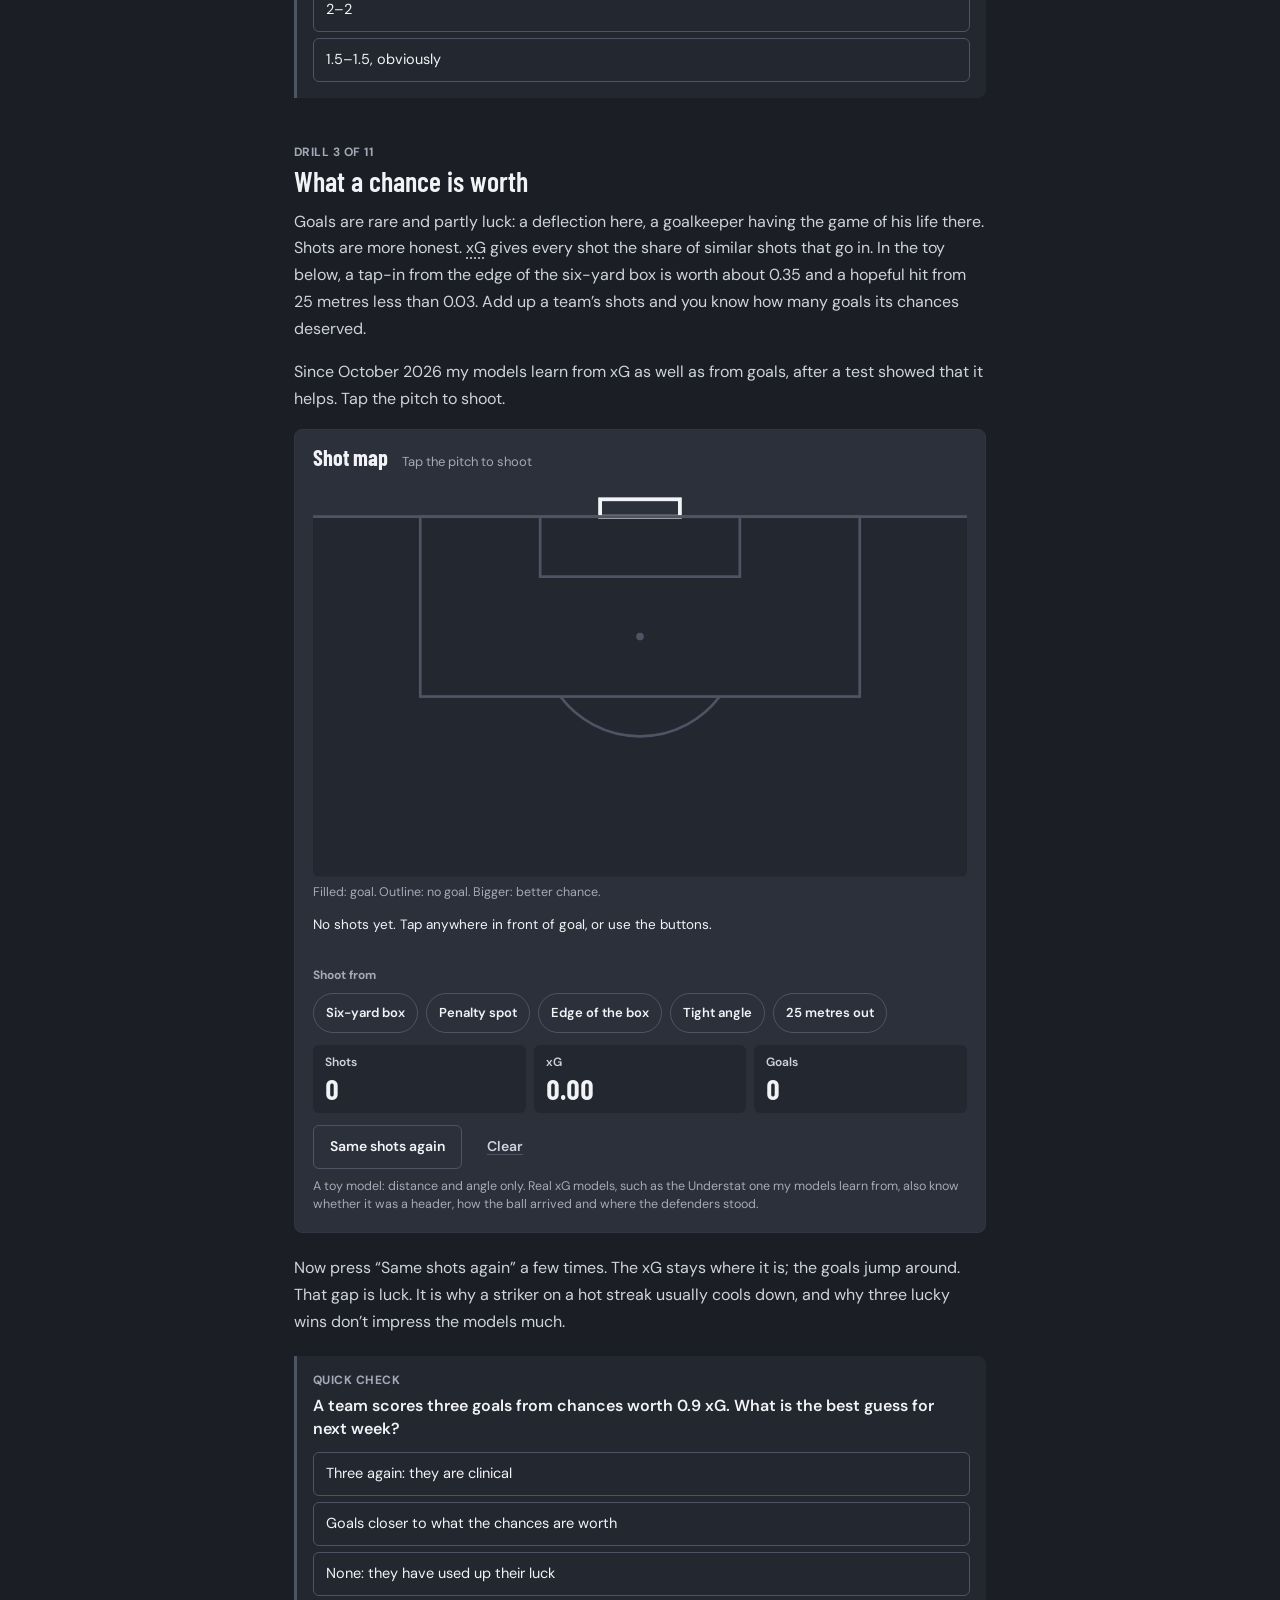
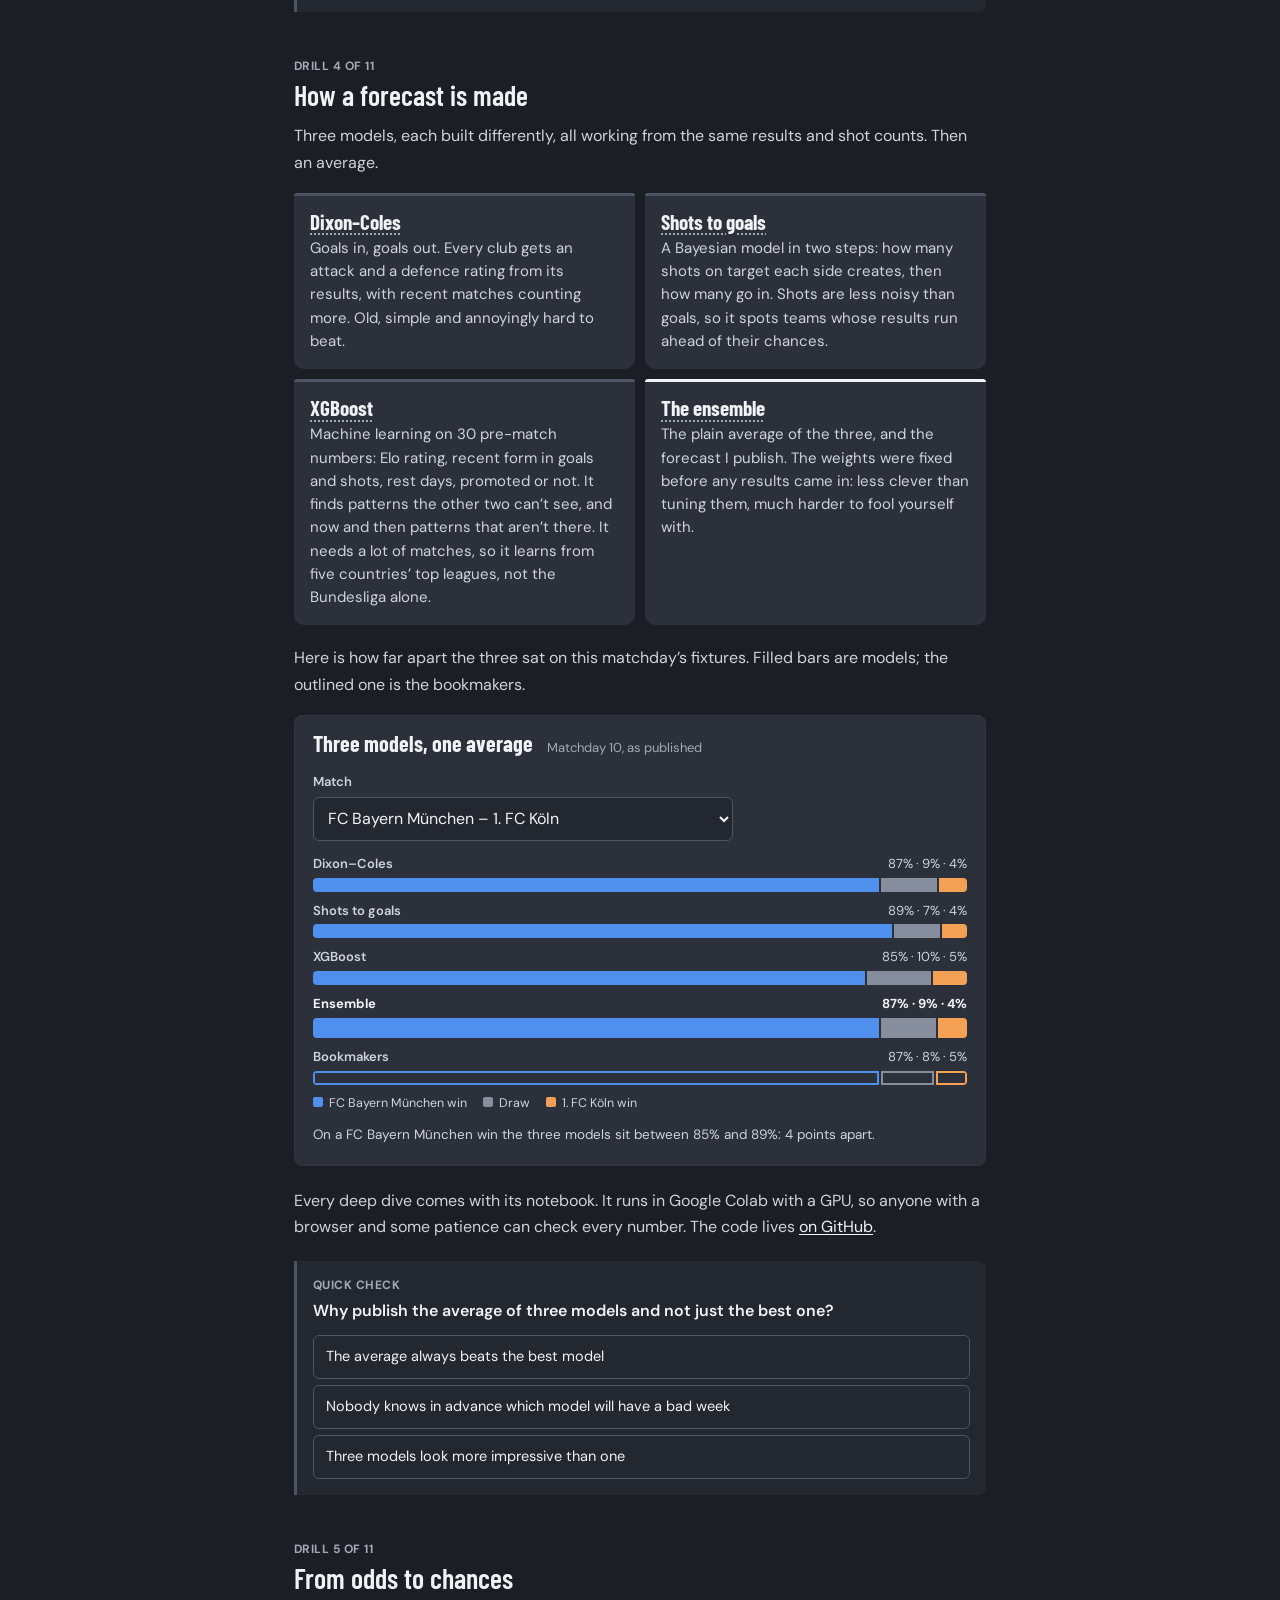
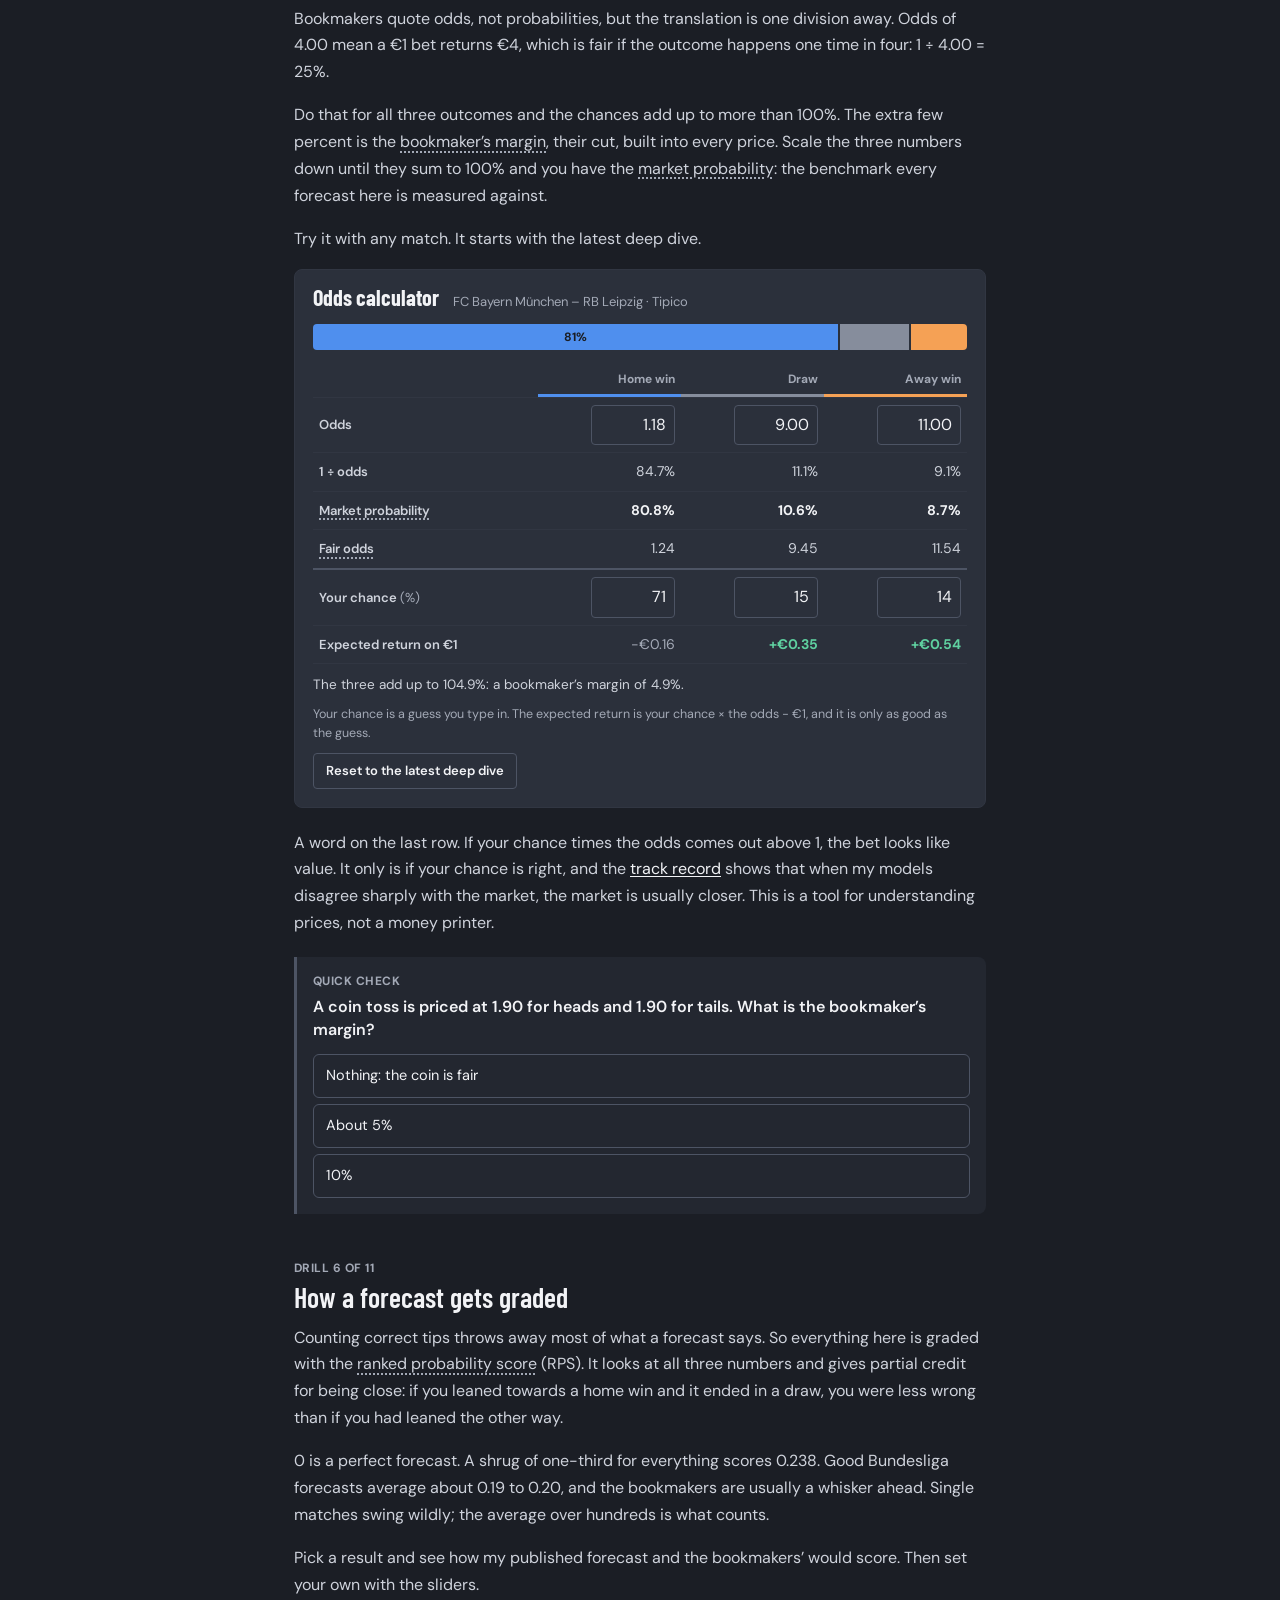
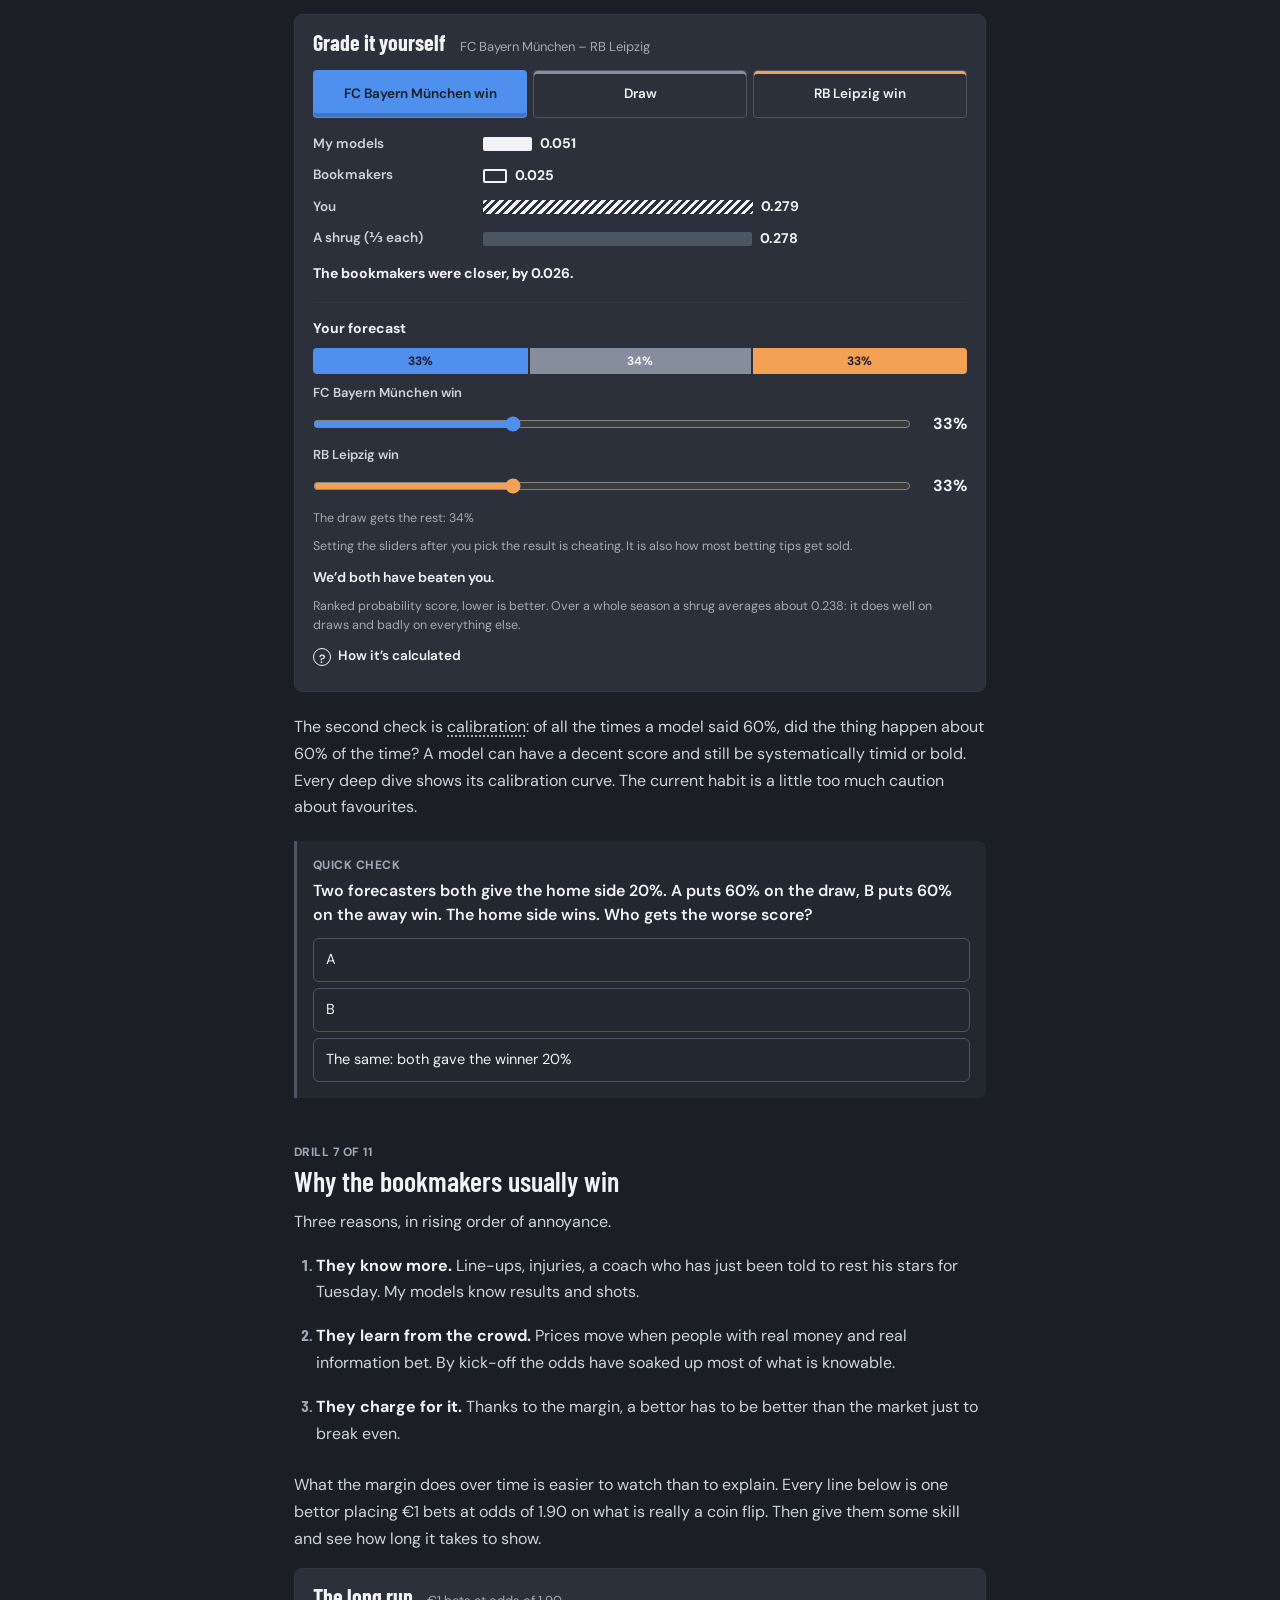
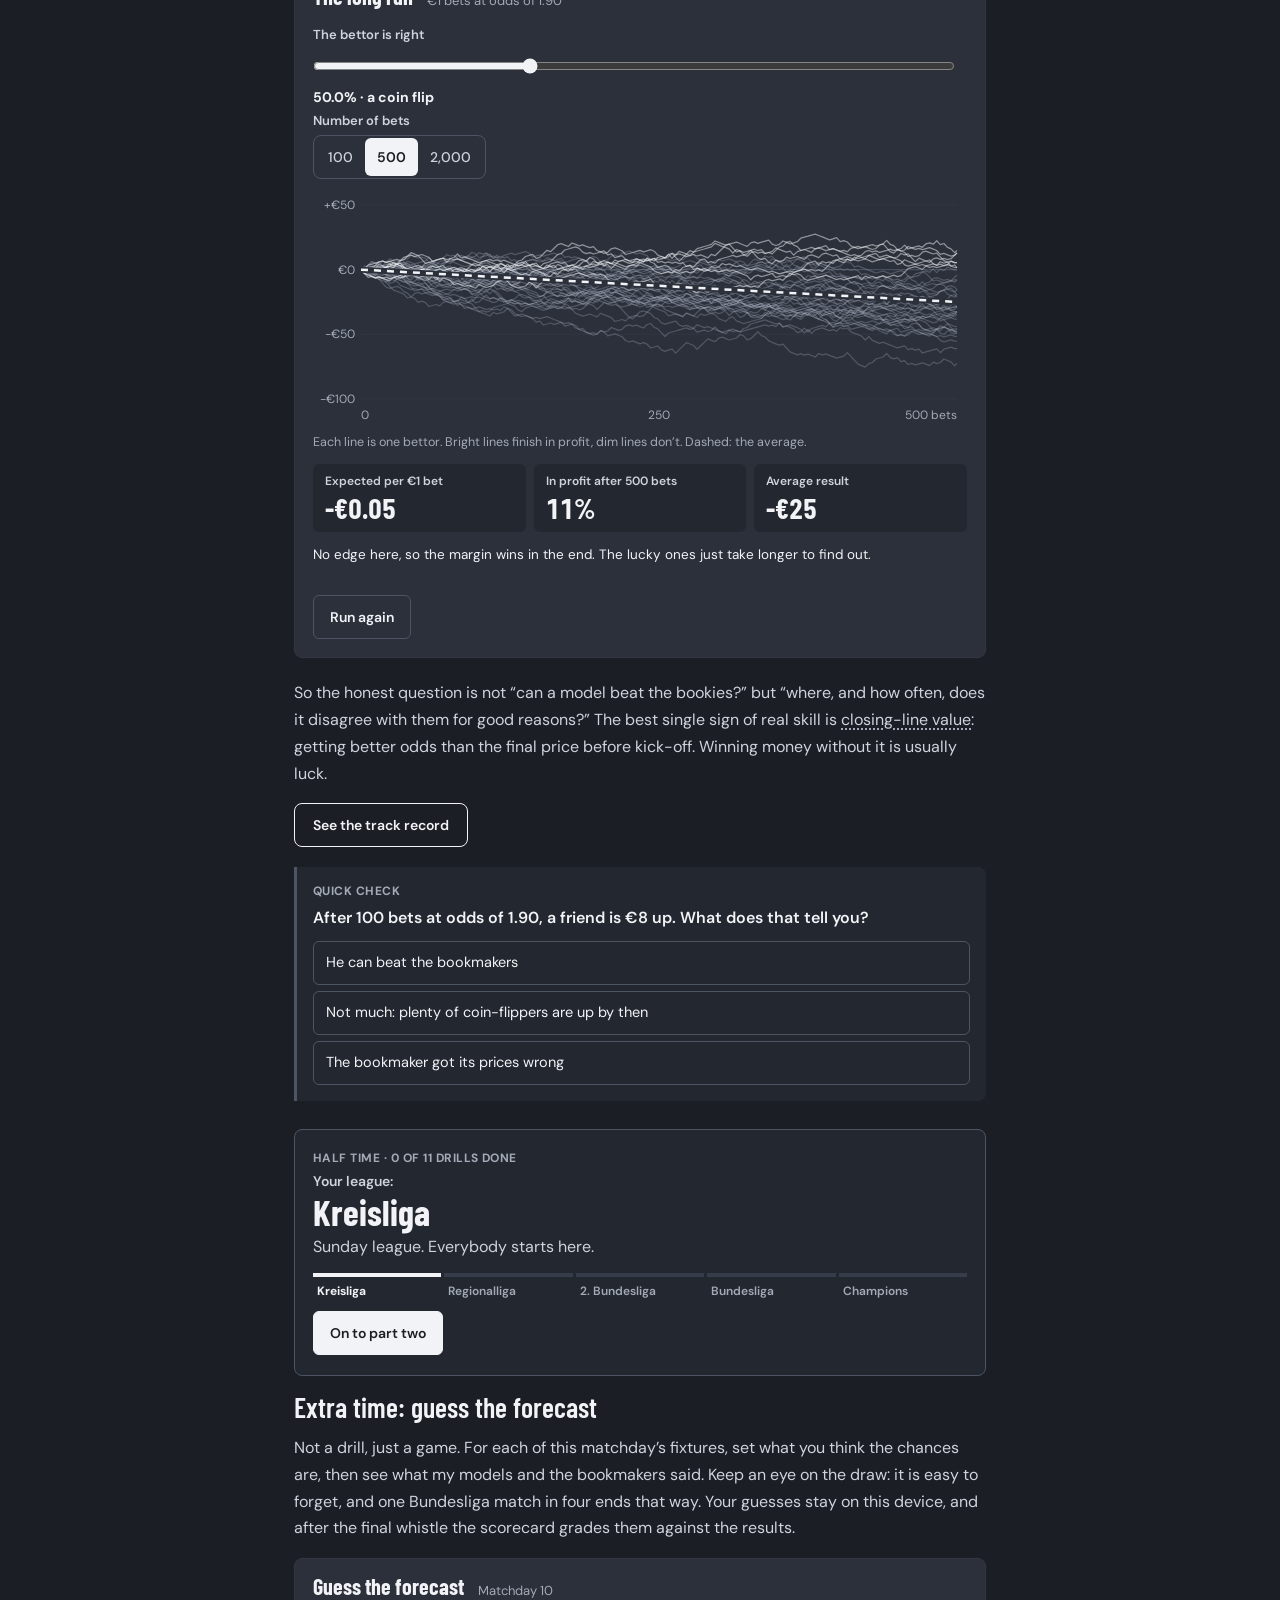
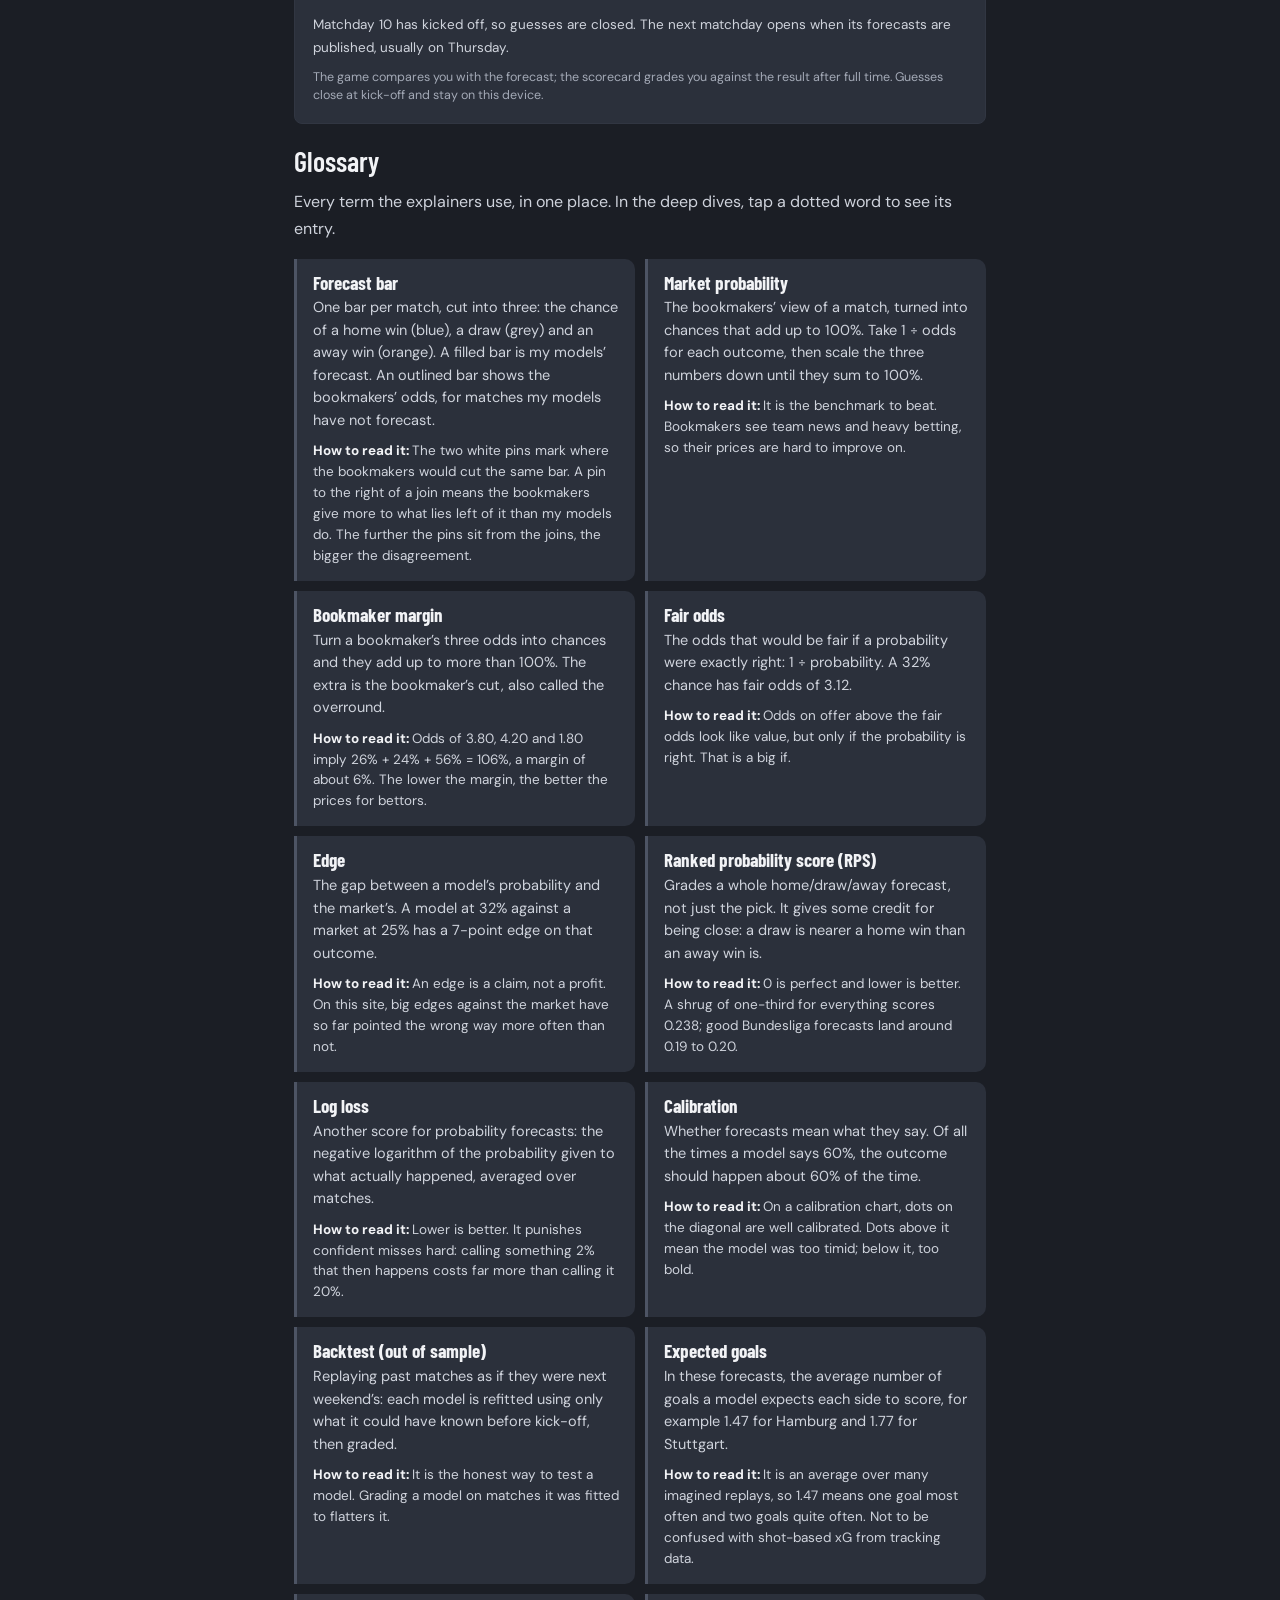
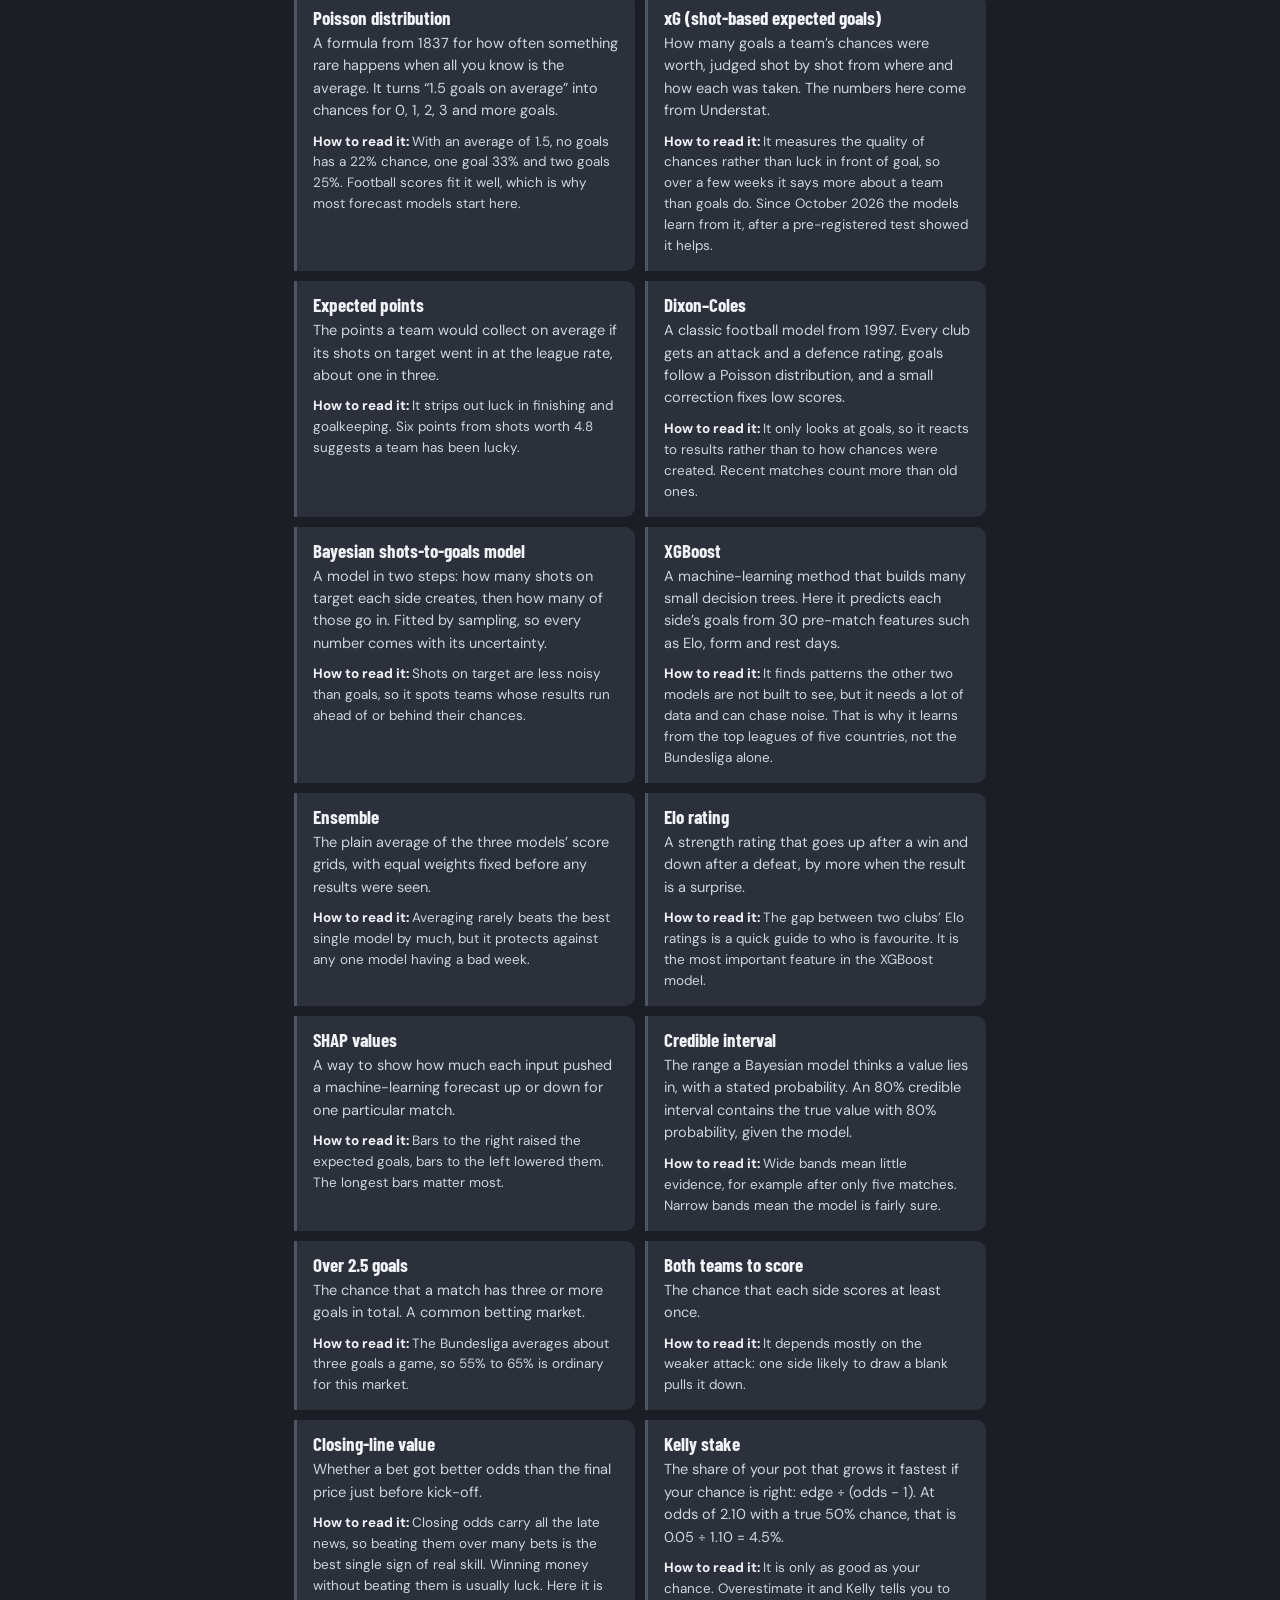
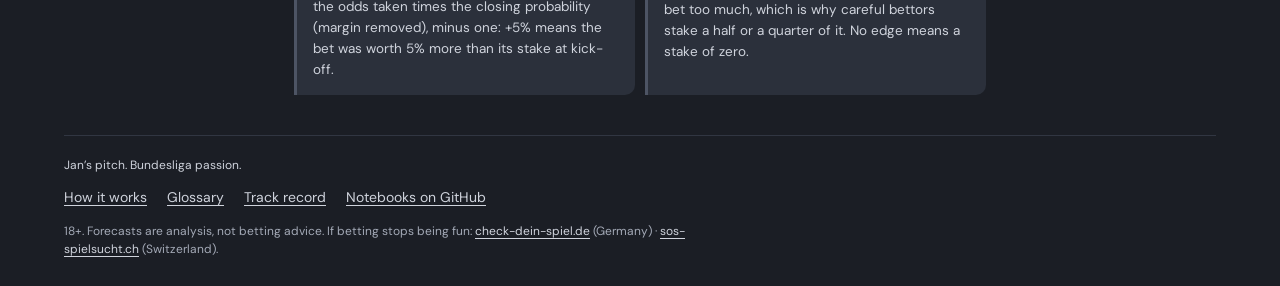
==== commit 780fdcab: "Learn part two: luck, Elo, calibration, staking, penalties; matchday scorecard; Colab notebook The L" ====
--- a/learn/index.html
+++ b/learn/index.html
@@ -32,12 +32,12 @@
     <link rel="stylesheet" href="../styles.css?v=11">
     <link rel="stylesheet" href="../analysis/analysis.css?v=5">
     <link rel="stylesheet" href="../pages.css?v=4">
-    <link rel="stylesheet" href="learn.css?v=1">
-    <script src="../i18n.js?v=15" defer></script>
-    <script src="../glossary.js?v=15" defer></script>
+    <link rel="stylesheet" href="learn.css?v=2">
+    <script src="../i18n.js?v=16" defer></script>
+    <script src="../glossary.js?v=16" defer></script>
     <script src="../explain.js?v=10" defer></script>
-    <script src="learn.js?v=2" defer></script>
-    <script src="play.js?v=1" defer></script>
+    <script src="learn.js?v=3" defer></script>
+    <script src="play.js?v=2" defer></script>
   </head>
   <body class="article page-learn">
     <a class="skip-link" href="#content" data-i18n="nav.skipPage">Skip to the content</a>
@@ -69,8 +69,8 @@
             <p class="eyebrow" data-lang-only="de" hidden>Grundlagen · der Trainingsplatz</p>
             <h1 data-lang-only="en">Probabilities, odds and why the bookies usually win<span>.</span></h1>
             <h1 data-lang-only="de" hidden>Wahrscheinlichkeiten, Quoten und warum die Buchmacher meistens gewinnen<span>.</span></h1>
-            <p class="post-dek" data-lang-only="en">Everything on this site is a probability: a home win at 32%, a 1–1 at 10%. Seven short drills show where those numbers come from, how betting odds say the same thing, and how I check whether any of it is any good. Each has something to play with and one question at the end.</p>
-            <p class="post-dek" data-lang-only="de" hidden>Alles auf dieser Seite ist eine Wahrscheinlichkeit: ein Heimsieg zu 32&nbsp;%, ein 1:1 zu 10&nbsp;%. Sieben kurze Übungen zeigen, woher diese Zahlen kommen, wie Wettquoten dasselbe sagen und wie ich prüfe, ob das alles etwas taugt. Zu jeder gibt es etwas zum Ausprobieren und am Ende eine Frage.</p>
+            <p class="post-dek" data-lang-only="en">Everything on this site is a probability: a home win at 32%, a 1–1 at 10%. Seven short drills show where those numbers come from, how betting odds say the same thing, and how I check whether any of it is any good; <a href="part-two/">part two</a> adds four more on luck, ratings and stakes. Each has something to play with and one question at the end.</p>
+            <p class="post-dek" data-lang-only="de" hidden>Alles auf dieser Seite ist eine Wahrscheinlichkeit: ein Heimsieg zu 32&nbsp;%, ein 1:1 zu 10&nbsp;%. Sieben kurze Übungen zeigen, woher diese Zahlen kommen, wie Wettquoten dasselbe sagen und wie ich prüfe, ob das alles etwas taugt; <a href="part-two/">Teil zwei</a> legt vier weitere zu Glück, Ratings und Einsätzen nach. Zu jeder gibt es etwas zum Ausprobieren und am Ende eine Frage.</p>
             <div class="drill-progress" id="drill-progress" aria-live="polite"></div>
             <nav class="page-jump" aria-label="On this page" data-i18n-attrs="aria-label:toc.title">
               <a href="#probabilities"><span data-lang-only="en">What 32% means</span><span data-lang-only="de" hidden>Was 32&nbsp;% bedeutet</span></a>
@@ -82,12 +82,14 @@
               <a href="#market"><span data-lang-only="en">Why the bookies win</span><span data-lang-only="de" hidden>Warum der Markt gewinnt</span></a>
               <a href="#game" hidden><span data-lang-only="en">Extra time: a game</span><span data-lang-only="de" hidden>Verlängerung: ein Spiel</span></a>
               <a href="#glossary"><span data-lang-only="en">Glossary</span><span data-lang-only="de" hidden>Glossar</span></a>
+              <a href="part-two/" class="is-next"><span data-lang-only="en">Part two →</span><span data-lang-only="de" hidden>Teil zwei →</span></a>
             </nav>
+            <a class="colab-link hero-colab" href="https://colab.research.google.com/github/JHvL88/matchday/blob/main/learn/training_ground.ipynb" target="_blank" rel="noreferrer"><span data-lang-only="en">Every drill as code: open the notebook in Google Colab ↗</span><span data-lang-only="de" hidden>Jede Übung als Code: Notebook in Google Colab öffnen ↗</span></a>
           </header>
 
           <div class="post-body page-body">
             <section class="page-section" id="probabilities">
-              <p class="drill-kicker" data-drill="probabilities"><span data-lang-only="en">Drill 1 of 7</span><span data-lang-only="de" hidden>Übung 1 von 7</span></p>
+              <p class="drill-kicker" data-drill="probabilities"><span data-lang-only="en">Drill 1 of 11</span><span data-lang-only="de" hidden>Übung 1 von 11</span></p>
               <div data-lang-only="en">
                 <h2>What 32% means</h2>
                 <p>A forecast of 32% for a Hamburg win is not a prediction that Hamburg will win, or that they won’t. It says: play this match a hundred times and Hamburg win about 32 of them. The match only gets played once, so a single result can’t prove a forecast right or wrong. A hundred forecasts can.</p>
@@ -105,7 +107,7 @@
             </section>
 
             <section class="page-section" id="goals">
-              <p class="drill-kicker" data-drill="goals"><span data-lang-only="en">Drill 2 of 7</span><span data-lang-only="de" hidden>Übung 2 von 7</span></p>
+              <p class="drill-kicker" data-drill="goals"><span data-lang-only="en">Drill 2 of 11</span><span data-lang-only="de" hidden>Übung 2 von 11</span></p>
               <div data-lang-only="en">
                 <h2>From goals to a forecast</h2>
                 <p>Under every forecast sits a simpler question: how many goals will each side score? The models answer with an average, the <button type="button" class="term" data-term="expected-goals">expected goals</button>: say 1.5 for the home side and 1.2 for the visitors.</p>
@@ -129,7 +131,7 @@
             </section>
 
             <section class="page-section" id="xg">
-              <p class="drill-kicker" data-drill="xg"><span data-lang-only="en">Drill 3 of 7</span><span data-lang-only="de" hidden>Übung 3 von 7</span></p>
+              <p class="drill-kicker" data-drill="xg"><span data-lang-only="en">Drill 3 of 11</span><span data-lang-only="de" hidden>Übung 3 von 11</span></p>
               <div data-lang-only="en">
                 <h2>What a chance is worth</h2>
                 <p>Goals are rare and partly luck: a deflection here, a goalkeeper having the game of his life there. Shots are more honest. <button type="button" class="term" data-term="xg">xG</button> gives every shot the share of similar shots that go in. In the toy below, a tap-in from the edge of the six-yard box is worth about 0.35 and a hopeful hit from 25 metres less than 0.03. Add up a team’s shots and you know how many goals its chances deserved.</p>
@@ -151,7 +153,7 @@
             </section>
 
             <section class="page-section" id="models">
-              <p class="drill-kicker" data-drill="models"><span data-lang-only="en">Drill 4 of 7</span><span data-lang-only="de" hidden>Übung 4 von 7</span></p>
+              <p class="drill-kicker" data-drill="models"><span data-lang-only="en">Drill 4 of 11</span><span data-lang-only="de" hidden>Übung 4 von 11</span></p>
               <div data-lang-only="en">
                 <h2>How a forecast is made</h2>
                 <p>Three models, each built differently, all working from the same results and shot counts. Then an average.</p>
@@ -185,7 +187,7 @@
             </section>
 
             <section class="page-section" id="odds">
-              <p class="drill-kicker" data-drill="odds"><span data-lang-only="en">Drill 5 of 7</span><span data-lang-only="de" hidden>Übung 5 von 7</span></p>
+              <p class="drill-kicker" data-drill="odds"><span data-lang-only="en">Drill 5 of 11</span><span data-lang-only="de" hidden>Übung 5 von 11</span></p>
               <div data-lang-only="en">
                 <h2>From odds to chances</h2>
                 <p>Bookmakers quote odds, not probabilities, but the translation is one division away. Odds of 4.00 mean a €1 bet returns €4, which is fair if the outcome happens one time in four: 1 ÷ 4.00 = 25%.</p>
@@ -209,7 +211,7 @@
             </section>
 
             <section class="page-section" id="grading">
-              <p class="drill-kicker" data-drill="grading"><span data-lang-only="en">Drill 6 of 7</span><span data-lang-only="de" hidden>Übung 6 von 7</span></p>
+              <p class="drill-kicker" data-drill="grading"><span data-lang-only="en">Drill 6 of 11</span><span data-lang-only="de" hidden>Übung 6 von 11</span></p>
               <div data-lang-only="en">
                 <h2>How a forecast gets graded</h2>
                 <p>Counting correct tips throws away most of what a forecast says. So everything here is graded with the <button type="button" class="term" data-term="rps">ranked probability score</button> (RPS). It looks at all three numbers and gives partial credit for being close: if you leaned towards a home win and it ended in a draw, you were less wrong than if you had leaned the other way.</p>
@@ -233,7 +235,7 @@
             </section>
 
             <section class="page-section" id="market">
-              <p class="drill-kicker" data-drill="market"><span data-lang-only="en">Drill 7 of 7</span><span data-lang-only="de" hidden>Übung 7 von 7</span></p>
+              <p class="drill-kicker" data-drill="market"><span data-lang-only="en">Drill 7 of 11</span><span data-lang-only="de" hidden>Übung 7 von 11</span></p>
               <div data-lang-only="en">
                 <h2>Why the bookmakers usually win</h2>
                 <p>Three reasons, in rising order of annoyance.</p>
@@ -264,19 +266,20 @@
                 <p><a class="outline-link on-light" href="../record/">Zur Bilanz</a></p>
               </div>
               <div class="check" data-check="market"></div>
-              <div class="finish" id="full-time"></div>
+              <div class="finish" id="full-time" data-stage="half"></div>
             </section>
 
             <section class="page-section" id="game" hidden>
               <div data-lang-only="en">
                 <h2>Extra time: guess the forecast</h2>
-                <p>Not a drill, just a game. For each of this matchday’s fixtures, set what you think the chances are, then see what my models and the bookmakers said. Keep an eye on the draw: it is easy to forget, and about one Bundesliga match in four ends that way.</p>
+                <p>Not a drill, just a game. For each of this matchday’s fixtures, set what you think the chances are, then see what my models and the bookmakers said. Keep an eye on the draw: it is easy to forget, and one Bundesliga match in four ends that way. Your guesses stay on this device, and after the final whistle the scorecard grades them against the results.</p>
               </div>
               <div data-lang-only="de" hidden>
                 <h2>Verlängerung: Rate die Prognose</h2>
-                <p>Keine Übung, nur ein Spiel. Für jedes Spiel dieses Spieltags stellst du ein, wie du die Chancen siehst, und siehst dann, was meine Modelle und die Buchmacher gesagt haben. Auf das Remis achten: Man vergisst es leicht, dabei endet etwa jedes vierte Bundesligaspiel so.</p>
+                <p>Keine Übung, nur ein Spiel. Für jedes Spiel dieses Spieltags stellst du ein, wie du die Chancen siehst, und siehst dann, was meine Modelle und die Buchmacher gesagt haben. Auf das Remis achten: Man vergisst es leicht, dabei endet jedes vierte Bundesligaspiel so. Deine Tipps bleiben auf diesem Gerät, und nach dem Abpfiff bewertet die Auswertung sie gegen die Ergebnisse.</p>
               </div>
               <div class="calc toy" id="game-toy"></div>
+              <div class="calc toy scorecard" id="scorecard" hidden></div>
             </section>
 
             <section class="page-section glossary" id="glossary" aria-labelledby="glossary-title">
--- a/learn/learn.css
+++ b/learn/learn.css
@@ -23,8 +23,13 @@
 
 .progress-meter {
   display: grid;
-  grid-template-columns: repeat(7, minmax(0, 1fr));
+  grid-template-columns: repeat(11, minmax(0, 1fr));
   gap: 3px;
+}
+
+/* A wider gap between part one (seven drills) and part two (four). */
+.progress-meter .is-half {
+  margin-left: 6px;
 }
 
 .progress-meter span {
@@ -44,6 +49,16 @@
 .page-jump a.is-done::before {
   margin-right: 6px;
   content: "✓";
+}
+
+.page-jump a.is-next,
+.page-jump a.is-back {
+  border-style: dashed;
+}
+
+.post-hero .hero-colab {
+  position: relative;
+  margin: 14px 0 0;
 }
 
 .post-body .drill-kicker {
@@ -89,6 +104,10 @@
   flex-wrap: wrap;
   align-items: center;
   gap: 8px;
+  margin-top: 12px;
+}
+
+.toy-actions + .slider-row {
   margin-top: 12px;
 }
 
@@ -709,7 +728,7 @@
 
 .post-body .finish-ladder {
   display: grid;
-  grid-template-columns: repeat(4, minmax(0, 1fr));
+  grid-template-columns: repeat(5, minmax(0, 1fr));
   gap: 3px;
   margin: 0;
   padding: 0;
@@ -737,6 +756,483 @@
   font-weight: 700;
 }
 
+/* ---------- Part two: charts shared by the drills ---------- */
+
+.post-body .chart-title {
+  margin: 18px 0 2px;
+  color: var(--ink);
+  font-size: 14px;
+  font-weight: 700;
+}
+
+.has-tip {
+  position: relative;
+}
+
+.chart-tip {
+  position: absolute;
+  z-index: 2;
+  max-width: 260px;
+  padding: 5px 9px;
+  border: 1px solid var(--line-strong);
+  border-radius: 6px;
+  background: var(--bg);
+  color: var(--ink);
+  font-size: 12px;
+  line-height: 1.35;
+  pointer-events: none;
+}
+
+.line-chart {
+  min-height: 200px;
+  margin-top: 4px;
+}
+
+.line-svg,
+.cal-svg {
+  max-width: 100%;
+  display: block;
+}
+
+.line-real,
+.line-clones {
+  fill: none;
+  stroke-width: 2;
+  stroke-linejoin: round;
+}
+
+.line-real { stroke: var(--ink); }
+.line-clones { stroke: var(--muted); stroke-dasharray: 6 4; }
+
+.line-marker {
+  stroke: var(--line-strong);
+  stroke-width: 1;
+}
+
+.line-dot {
+  stroke: var(--surface-2);
+  stroke-width: 2;
+}
+
+.line-dot.is-real { fill: var(--ink); }
+.line-dot.is-clones { fill: var(--muted); }
+
+.line-hit {
+  fill: transparent;
+  cursor: crosshair;
+}
+
+/* Legend swatches: a short line, a dot or a ring in front of the name. */
+.line-key span::before {
+  width: 18px;
+  height: 0;
+  display: inline-block;
+  margin-right: 6px;
+  vertical-align: middle;
+  border-top: 2px solid var(--ink);
+  content: "";
+}
+
+.line-key .key-clones::before { border-top: 2px dashed var(--muted); }
+
+.line-key .key-dot::before,
+.line-key .key-ring::before {
+  width: 10px;
+  height: 10px;
+  border: 0;
+  border-radius: 50%;
+  background: var(--ink);
+}
+
+.line-key .key-ring::before {
+  background: transparent;
+  box-shadow: inset 0 0 0 2px var(--muted);
+}
+
+.axis-title {
+  fill: var(--ink-2);
+  font-size: 12px;
+  font-weight: 600;
+}
+
+.long-mean.is-path,
+.long-mean-halo.is-path {
+  fill: none;
+}
+
+/* ---------- League of clones ---------- */
+
+.clone-table {
+  display: grid;
+  gap: 2px;
+  margin: 12px 0 0;
+  padding: 0;
+  list-style: none;
+}
+
+.post-body .clone-table li {
+  margin: 0;
+}
+
+.clone-row {
+  min-height: 24px;
+  display: grid;
+  grid-template-columns: 24px minmax(0, 1fr) minmax(60px, 1.2fr) 34px;
+  align-items: center;
+  gap: 8px;
+  padding: 0 8px;
+  border-radius: 4px;
+  background: var(--surface);
+  font-size: 13px;
+}
+
+.clone-pos {
+  color: var(--muted);
+  font-variant-numeric: tabular-nums;
+  text-align: right;
+}
+
+.clone-name {
+  overflow: hidden;
+  color: var(--ink-2);
+  text-overflow: ellipsis;
+  white-space: nowrap;
+}
+
+.clone-bar {
+  height: 8px;
+  width: var(--w);
+  border-radius: 0 4px 4px 0;
+  background: var(--line-strong);
+  transition: width .12s linear;
+}
+
+.clone-pts {
+  color: var(--ink);
+  font-weight: 700;
+  font-variant-numeric: tabular-nums;
+  text-align: right;
+}
+
+.clone-row.is-top .clone-name {
+  color: var(--ink);
+  font-weight: 700;
+}
+
+.clone-row.is-top .clone-bar {
+  background: var(--ink);
+}
+
+.clone-row.is-bottom {
+  background: transparent;
+  box-shadow: inset 0 0 0 1px var(--line);
+}
+
+/* ---------- Elo calculator ---------- */
+
+.elo-picks {
+  display: grid;
+  grid-template-columns: repeat(2, minmax(0, 1fr));
+  gap: 0 12px;
+}
+
+.elo-bar {
+  height: 28px;
+  margin: 6px 0 0;
+}
+
+.elo-ladder {
+  display: grid;
+  gap: 1px;
+  margin: 4px 0 8px;
+  padding: 0;
+  list-style: none;
+}
+
+.post-body .elo-ladder li {
+  margin: 0;
+}
+
+.elo-row {
+  min-height: 26px;
+  display: grid;
+  grid-template-columns: 24px 110px minmax(0, 1fr) 44px;
+  align-items: center;
+  gap: 8px;
+  font-size: 13px;
+}
+
+.elo-name {
+  overflow: hidden;
+  color: var(--ink-2);
+  text-overflow: ellipsis;
+  white-space: nowrap;
+}
+
+.elo-value {
+  color: var(--ink);
+  font-weight: 600;
+  font-variant-numeric: tabular-nums;
+  text-align: right;
+}
+
+.elo-row.is-picked .elo-name,
+.elo-row.is-picked .elo-value {
+  color: var(--ink);
+  font-weight: 700;
+}
+
+.elo-track {
+  position: relative;
+  height: 14px;
+  border-bottom: 1px solid var(--line);
+}
+
+.elo-span {
+  position: absolute;
+  top: 6px;
+  height: 2px;
+  background: var(--line-strong);
+}
+
+.elo-dot {
+  position: absolute;
+  top: 2px;
+  width: 10px;
+  height: 10px;
+  border-radius: 50%;
+  background: var(--ink-2);
+  transform: translateX(-50%);
+  transition: left .25s;
+}
+
+.elo-dot.is-then {
+  background: var(--surface-3);
+}
+
+.elo-row.is-picked .elo-dot:not(.is-then) {
+  background: var(--ink);
+  box-shadow: 0 0 0 3px var(--surface-2), 0 0 0 4.5px var(--ink);
+}
+
+.elo-row.is-scale .elo-track {
+  height: 18px;
+  border: 0;
+}
+
+.elo-tick {
+  position: absolute;
+  top: 2px;
+  white-space: nowrap;
+  color: var(--muted);
+  font-size: 11.5px;
+  font-variant-numeric: tabular-nums;
+  transform: translateX(-50%);
+}
+
+/* ---------- Boldness dial ---------- */
+
+.cal-chart {
+  max-width: 400px;
+  margin: 8px 0 0;
+}
+
+.cal-diagonal {
+  stroke: var(--line-strong);
+  stroke-width: 1.5;
+  stroke-dasharray: 4 4;
+}
+
+/* Filled for my models, a ring for the bookmakers: the site's rule. */
+.cal-dot {
+  fill: var(--ink);
+  fill-opacity: .9;
+  stroke: var(--surface-2);
+  stroke-width: 2;
+  transition: cx .2s, cy .2s, r .2s;
+}
+
+.cal-dot.is-market {
+  fill: none;
+  stroke: var(--muted);
+  stroke-width: 2;
+}
+
+.range-ends {
+  display: flex;
+  grid-column: 1 / -1;
+  grid-row: 3;
+  justify-content: space-between;
+  margin-top: -6px;
+  color: var(--muted);
+  font-size: 12px;
+}
+
+.slider-row.has-ends .tri-value.is-wide {
+  grid-row: 4;
+  margin-top: 4px;
+}
+
+/* ---------- Stake simulator ---------- */
+
+.toy-seg.is-four button {
+  padding: 0 10px;
+  font-size: 13.5px;
+}
+
+/* ---------- Penalty shoot-out ---------- */
+
+.pen-board {
+  display: grid;
+  gap: 4px;
+  margin: 2px 0 14px;
+  padding: 10px 12px;
+  border-radius: 6px;
+  background: var(--surface);
+}
+
+.pen-row {
+  display: grid;
+  grid-template-columns: 96px minmax(0, 1fr) 24px;
+  align-items: center;
+  gap: 8px;
+  font-size: 13px;
+}
+
+.pen-who {
+  color: var(--ink-2);
+  font-weight: 600;
+}
+
+.pen-balls {
+  display: grid;
+  grid-template-columns: repeat(10, minmax(0, 14px));
+  gap: 4px;
+}
+
+.pen-ball {
+  aspect-ratio: 1;
+  border-radius: 50%;
+  box-shadow: inset 0 0 0 1.5px var(--line-strong);
+}
+
+.pen-ball.is-goal {
+  background: var(--ink);
+  box-shadow: none;
+}
+
+.pen-ball.is-miss {
+  box-shadow: inset 0 0 0 1.5px var(--muted);
+  background: linear-gradient(45deg, transparent 44%, var(--muted) 44% 56%, transparent 56%);
+}
+
+.pen-total {
+  color: var(--ink);
+  font-family: var(--display);
+  font-size: 20px;
+  font-weight: 700;
+  text-align: right;
+}
+
+.post-body .pen-date {
+  margin: -6px 0 12px;
+}
+
+.post-body .pen-result {
+  margin: 0 0 10px;
+  color: var(--ink);
+  font-family: var(--display);
+  font-size: 22px;
+  font-weight: 700;
+}
+
+.bar-key .is-result {
+  color: var(--ink);
+  font-weight: 700;
+  text-decoration: underline;
+  text-underline-offset: 3px;
+}
+
+/* ---------- Scorecard after full time ---------- */
+
+.post-body .card-list {
+  display: grid;
+  gap: 6px;
+  margin: 0 0 4px;
+  padding: 0;
+  list-style: none;
+}
+
+.post-body .card-row {
+  margin: 0;
+  padding: 8px 10px;
+  border-radius: 6px;
+  background: var(--surface);
+}
+
+.post-body .card-match {
+  display: flex;
+  justify-content: space-between;
+  align-items: baseline;
+  gap: 10px;
+  margin: 0;
+  color: var(--ink);
+  font-size: 14px;
+  font-weight: 600;
+}
+
+.card-score {
+  flex: 0 0 auto;
+  font-family: var(--display);
+  font-size: 18px;
+  white-space: nowrap;
+}
+
+.post-body .card-status,
+.post-body .card-grades {
+  margin: 2px 0 0;
+  color: var(--muted);
+  font-size: 12.5px;
+  font-variant-numeric: tabular-nums;
+}
+
+.card-grades .is-best {
+  color: var(--ink);
+  font-weight: 700;
+}
+
+/* ---------- Show the code ---------- */
+
+.code-peek {
+  margin: 4px 0 4px;
+}
+
+.code-peek summary {
+  min-height: 36px;
+  display: inline-flex;
+  align-items: center;
+  gap: 8px;
+  color: var(--ink);
+  font-size: 13.5px;
+  font-weight: 600;
+  list-style: none;
+  cursor: pointer;
+}
+
+.code-peek summary::-webkit-details-marker {
+  display: none;
+}
+
+.code-peek summary::before {
+  color: var(--muted);
+  font-family: ui-monospace, SFMono-Regular, Menlo, Consolas, monospace;
+  content: "</>";
+}
+
+.post-body .code-peek pre {
+  margin-top: 6px;
+}
+
 /* ---------- Narrow screens ---------- */
 
 @media (max-width: 620px) {
@@ -752,9 +1248,29 @@
     font-size: 24px;
   }
 
-  .post-body .finish-ladder {
-    grid-template-columns: repeat(2, minmax(0, 1fr));
-    gap: 8px 3px;
+  /* Five steps do not fit side by side with their names: keep the steps, name only where you are. */
+  .post-body .finish-ladder li {
+    min-height: 0;
+    padding-top: 0;
+    font-size: 0;
+  }
+
+  .post-body .finish-ladder .is-here {
+    padding-top: 7px;
+    font-size: 12px;
+    white-space: nowrap;
+  }
+
+  .clone-row {
+    grid-template-columns: 22px minmax(0, 1fr) 54px 30px;
+  }
+
+  .elo-picks {
+    grid-template-columns: minmax(0, 1fr);
+  }
+
+  .elo-row {
+    grid-template-columns: 22px 84px minmax(0, 1fr) 40px;
   }
 
   .check,
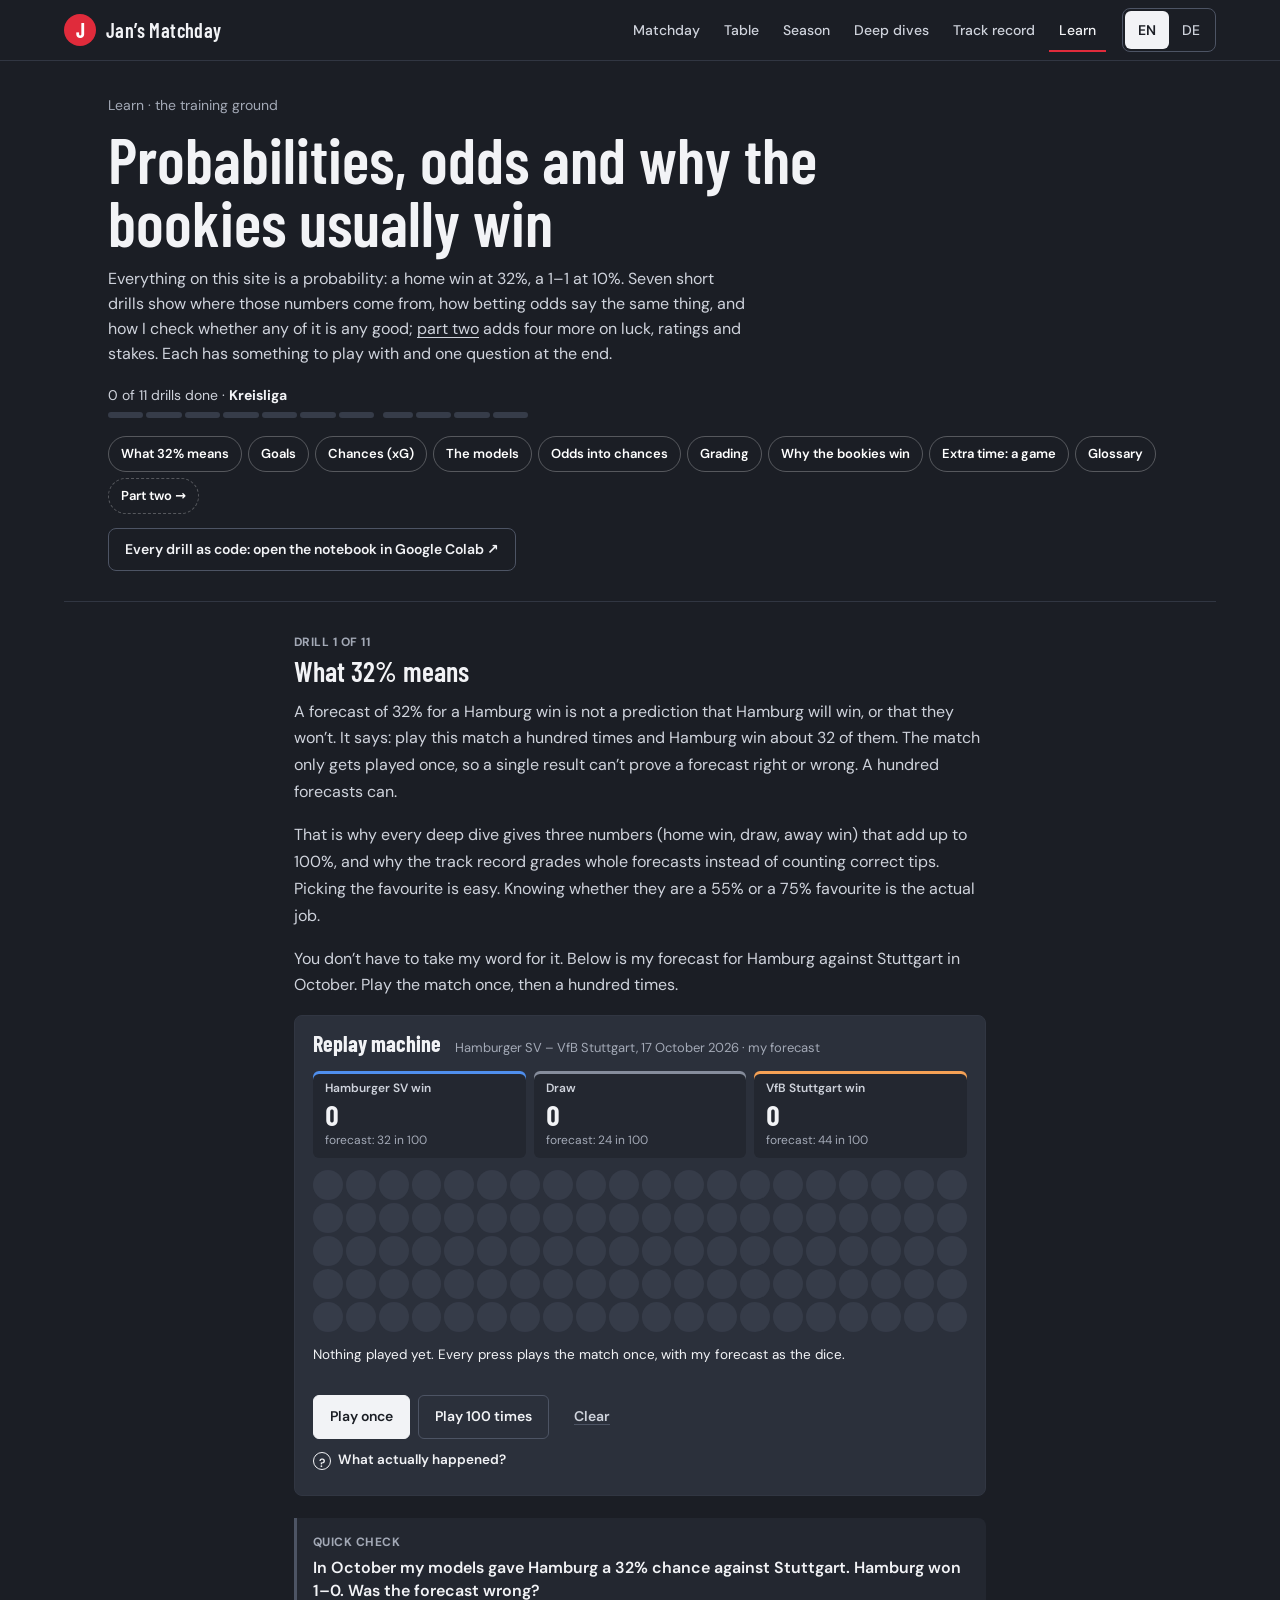
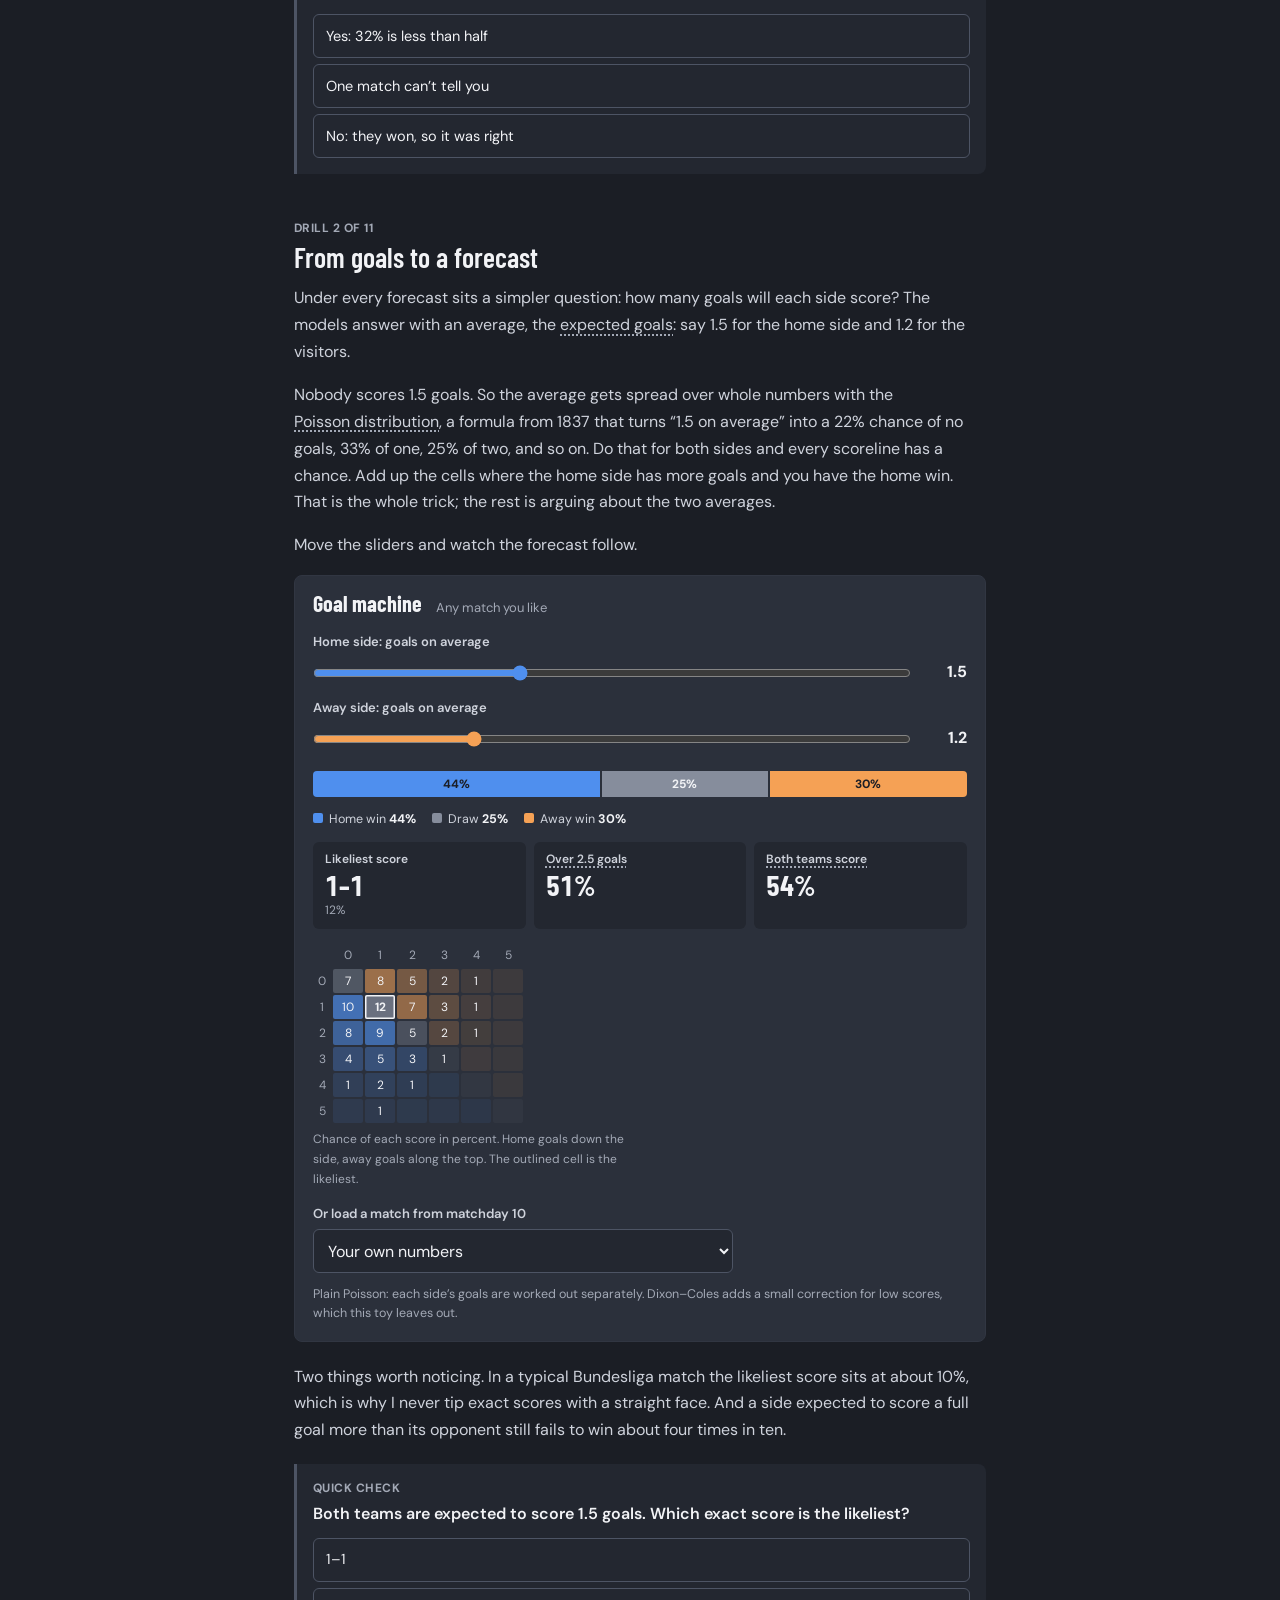
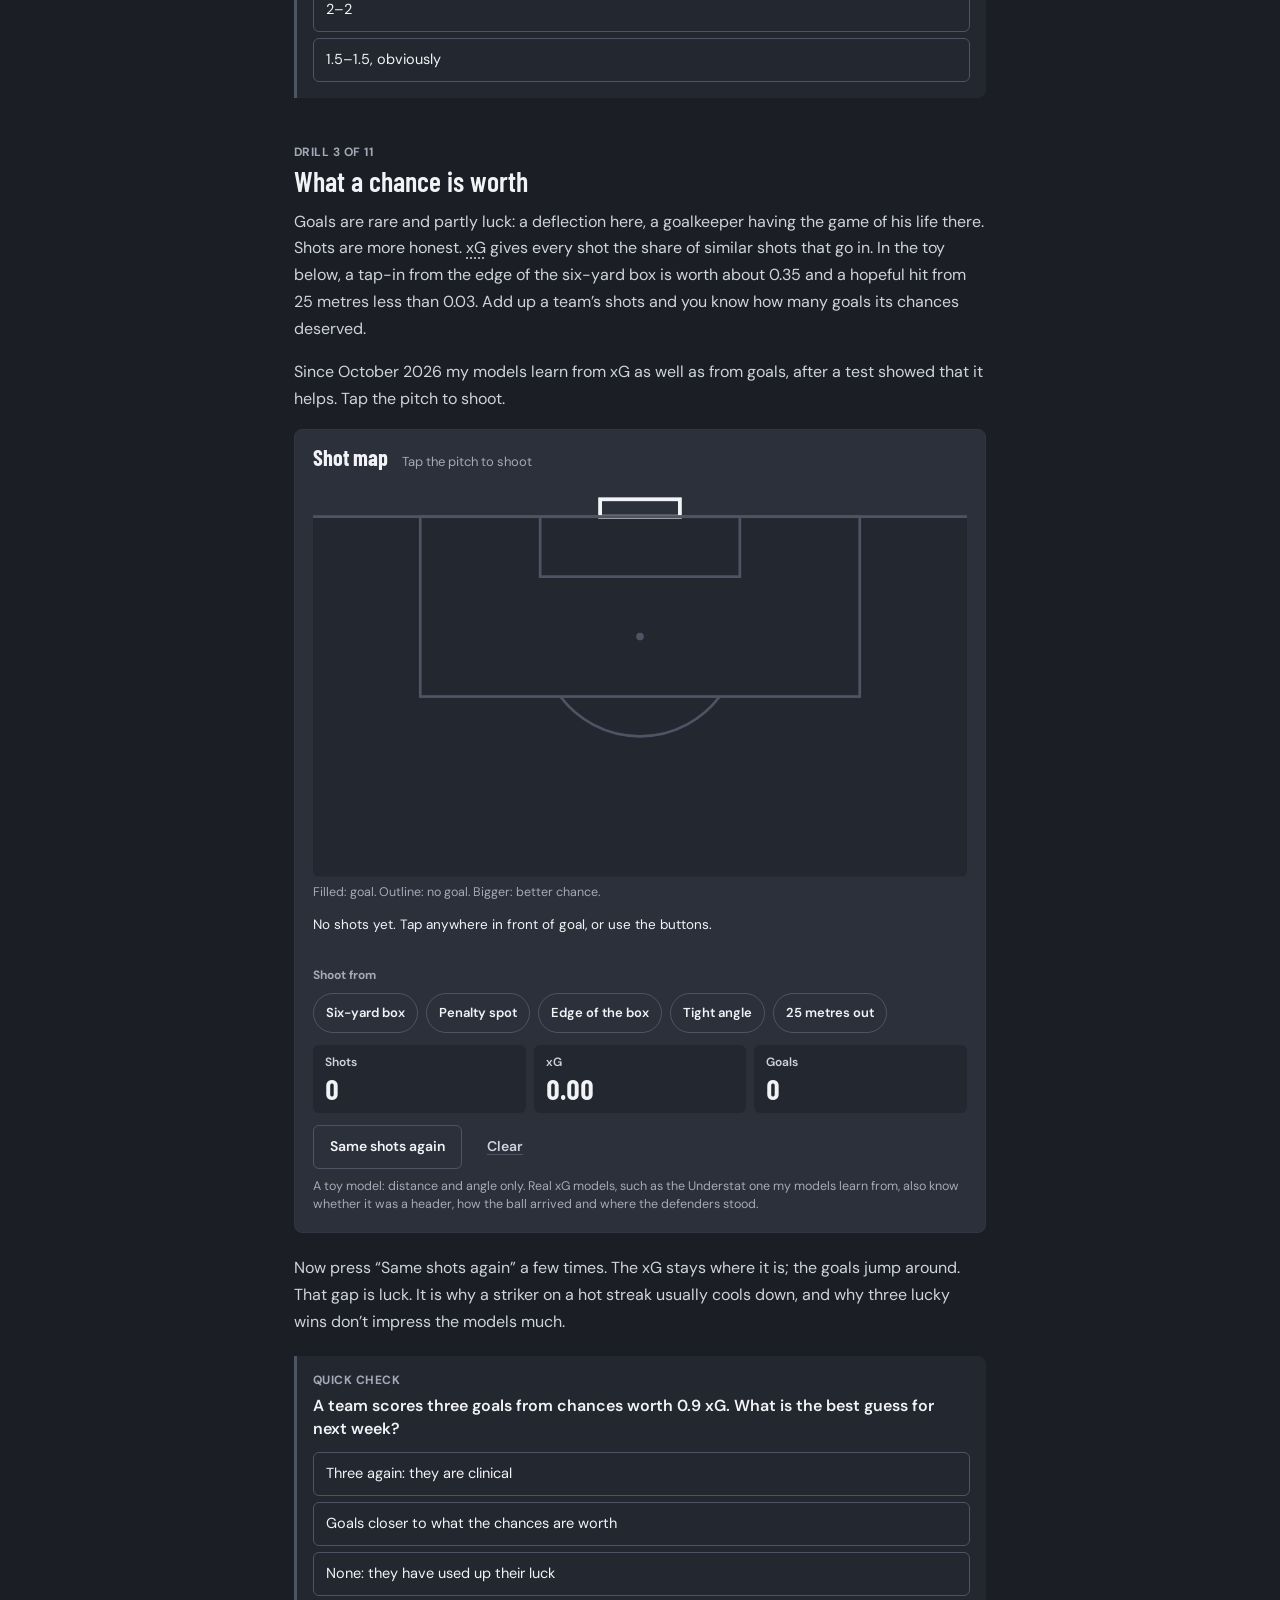
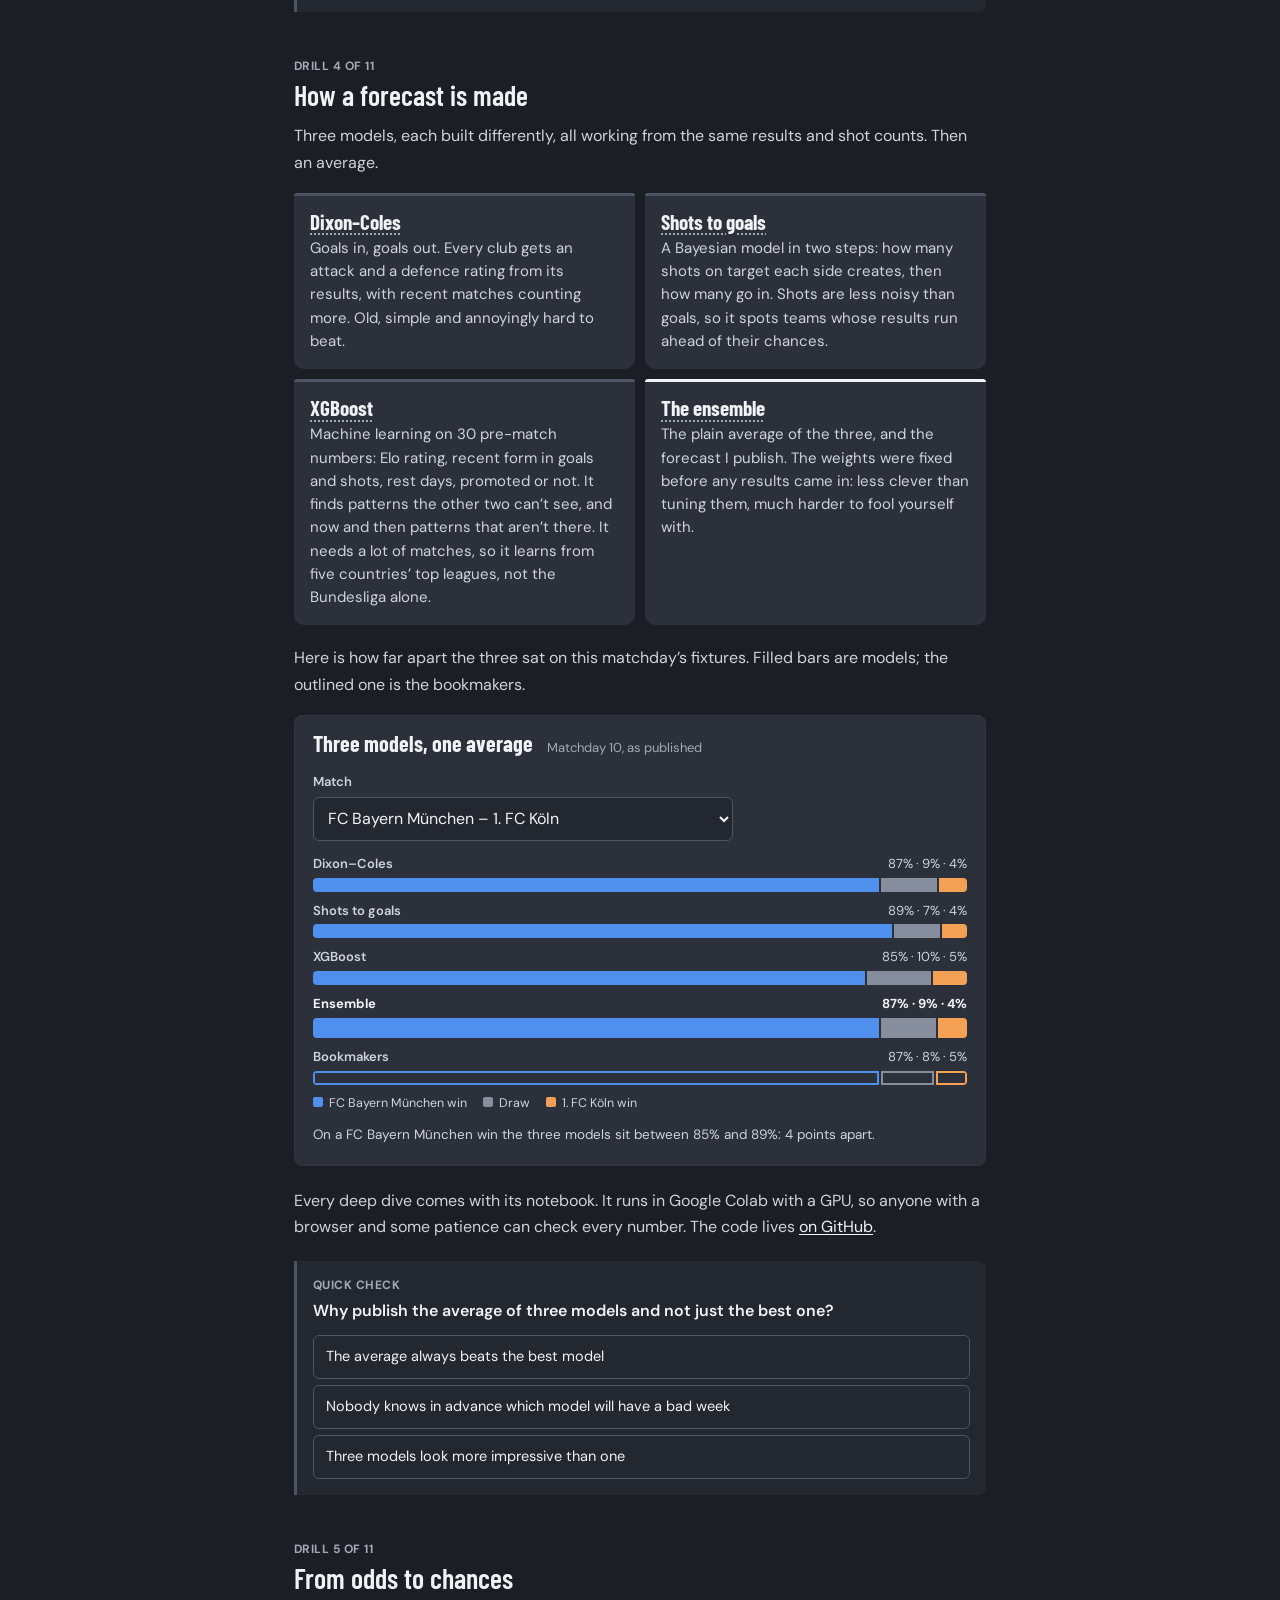
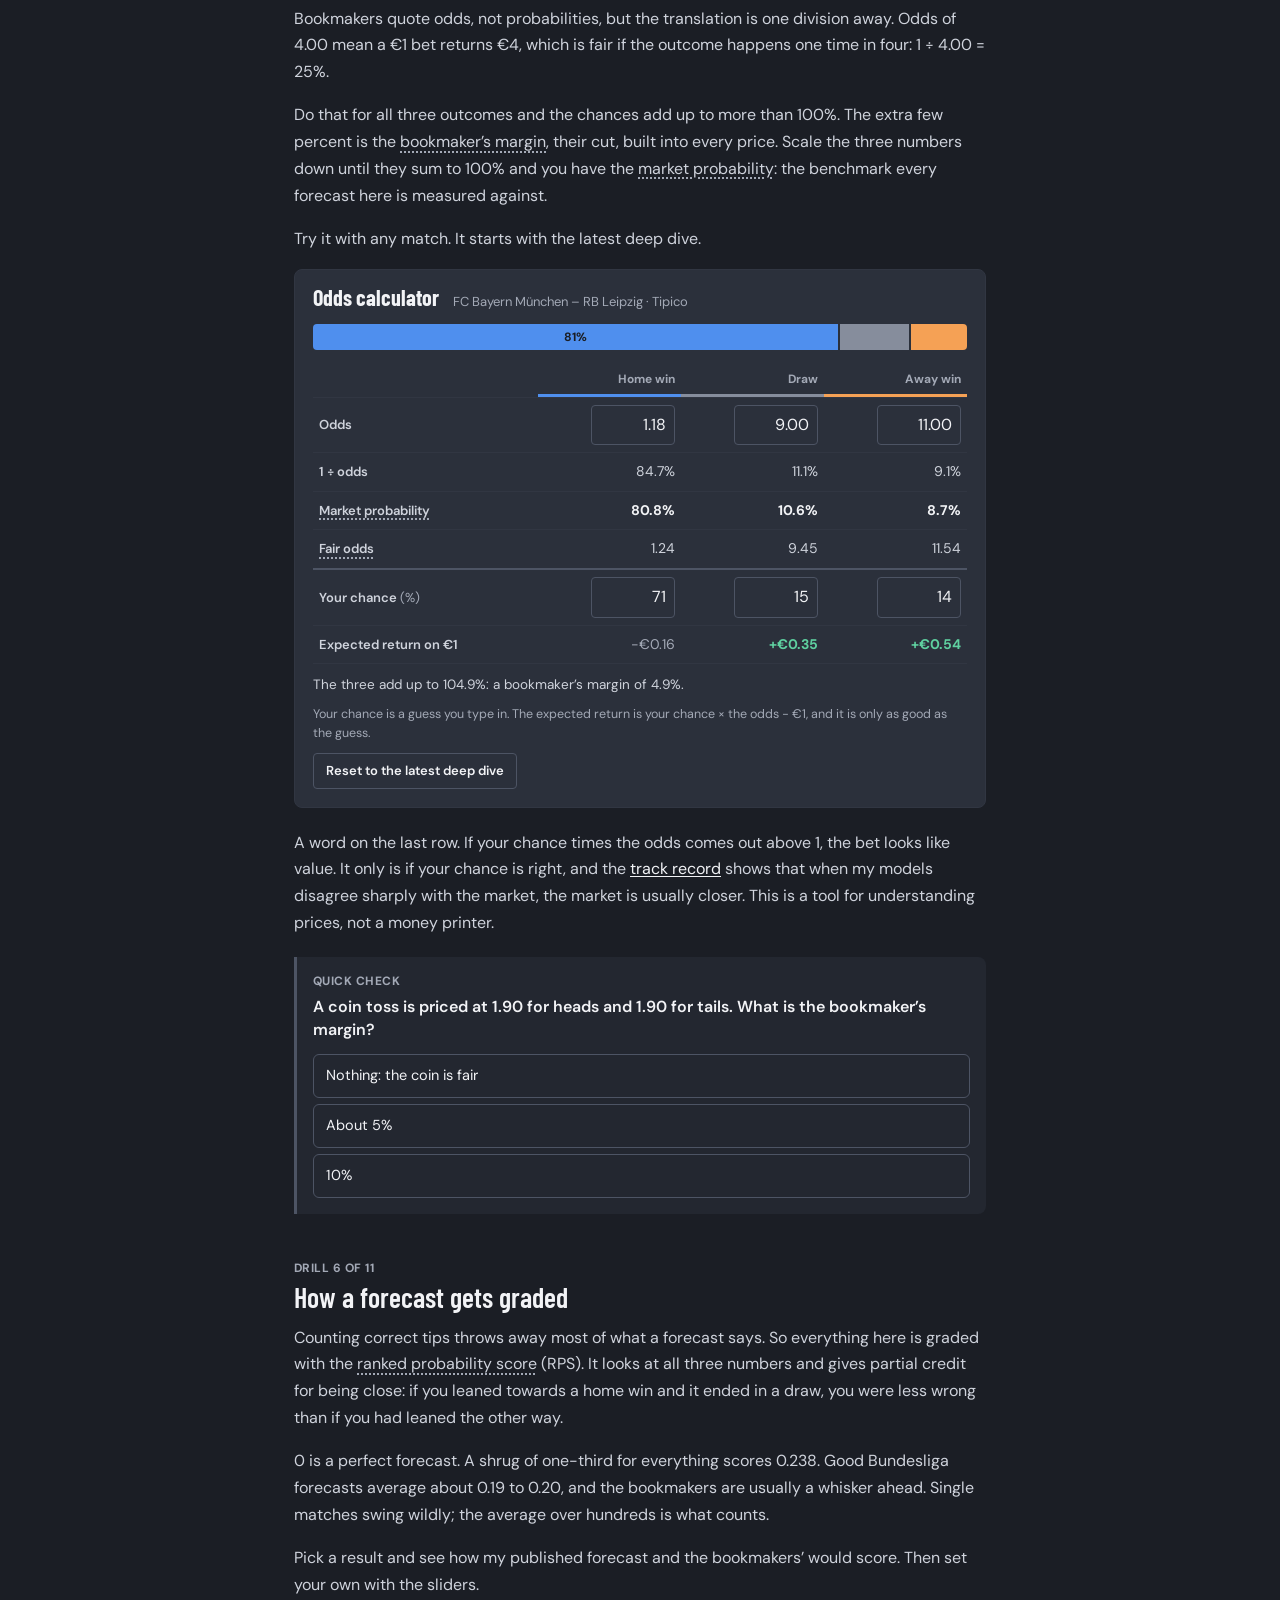
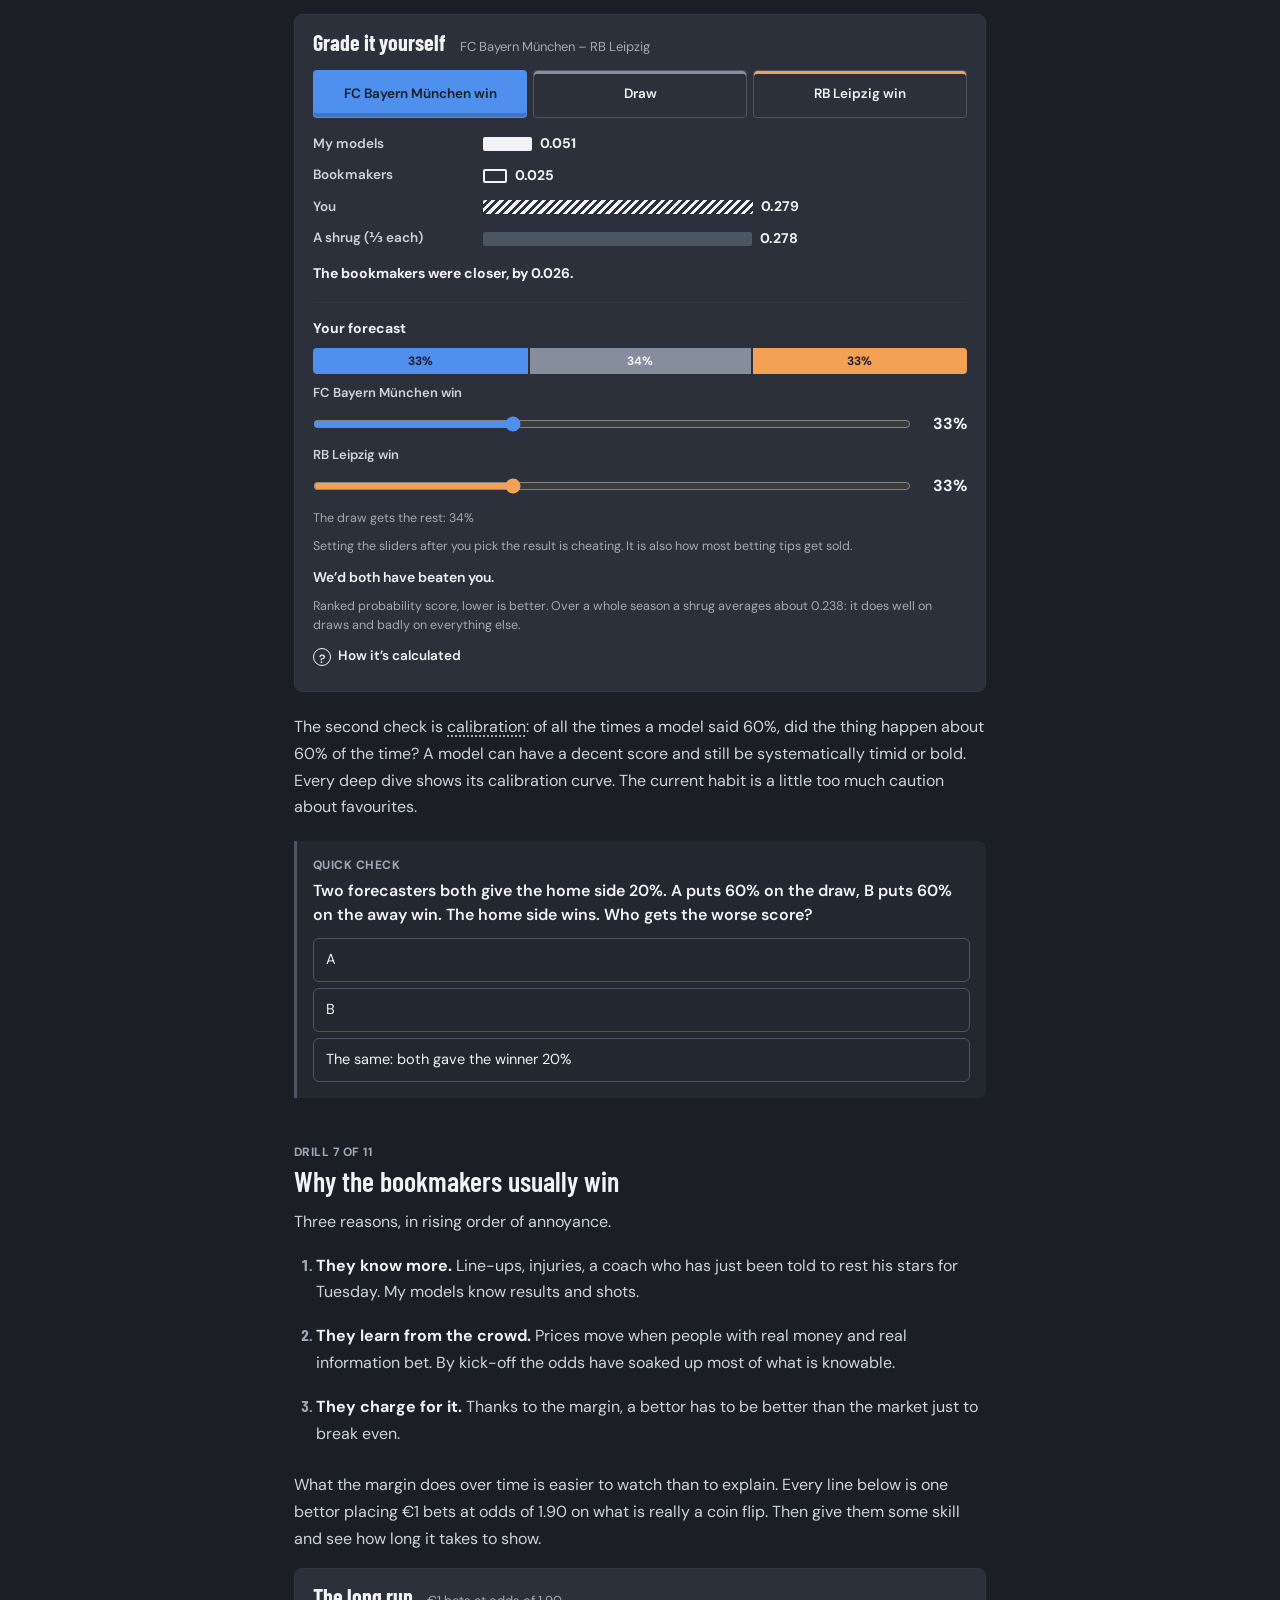
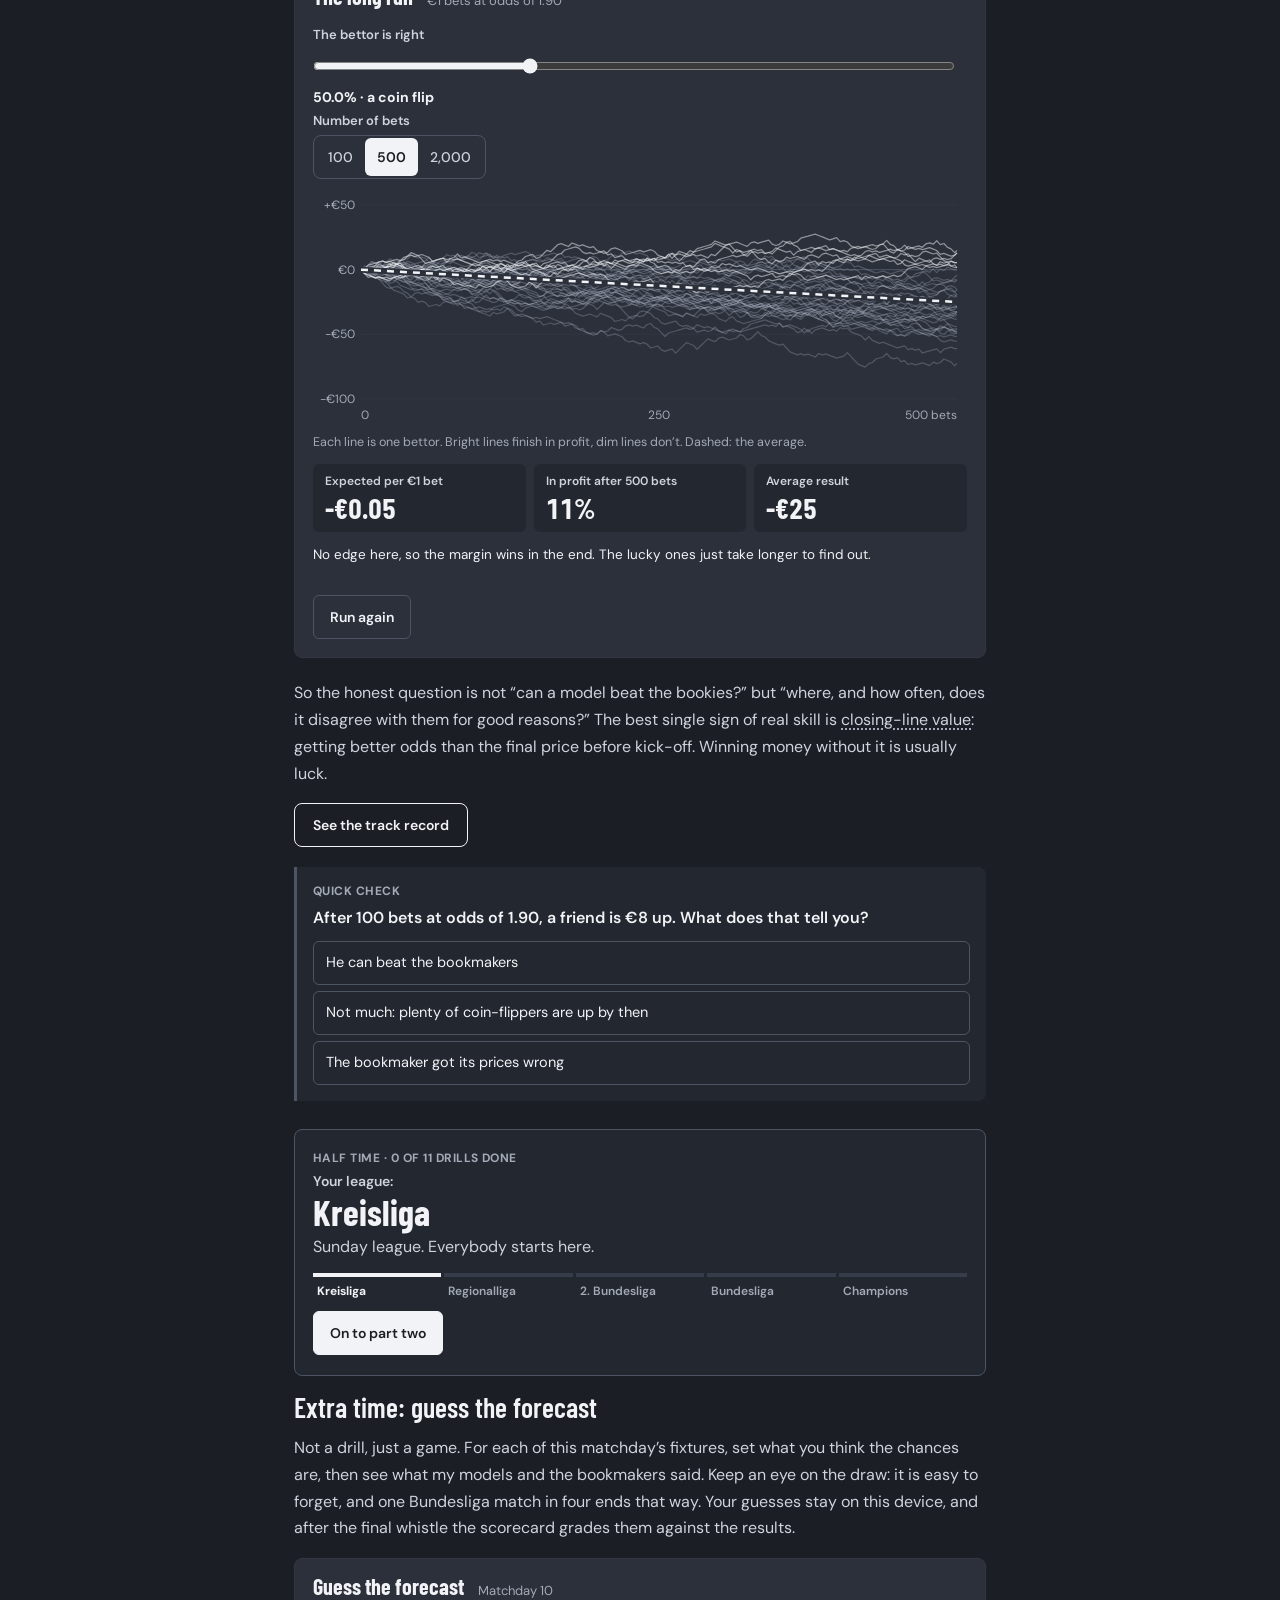
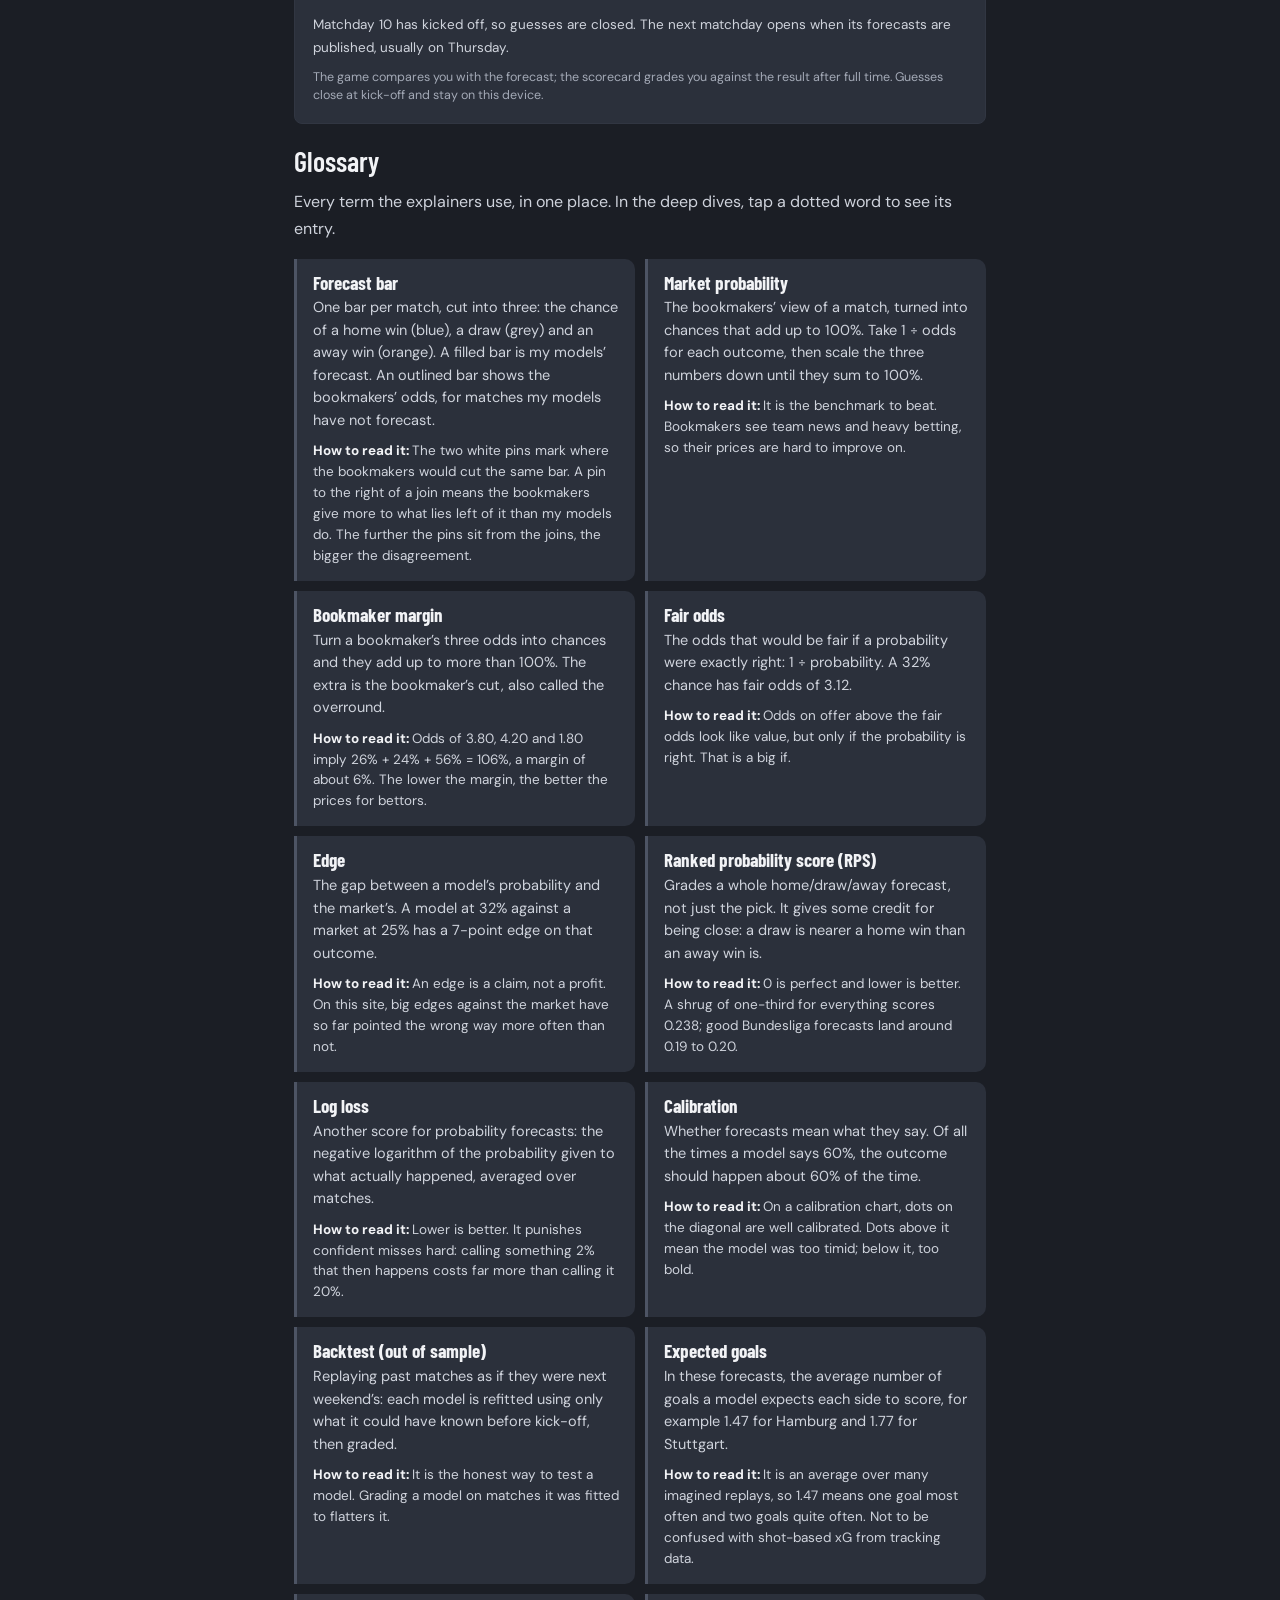
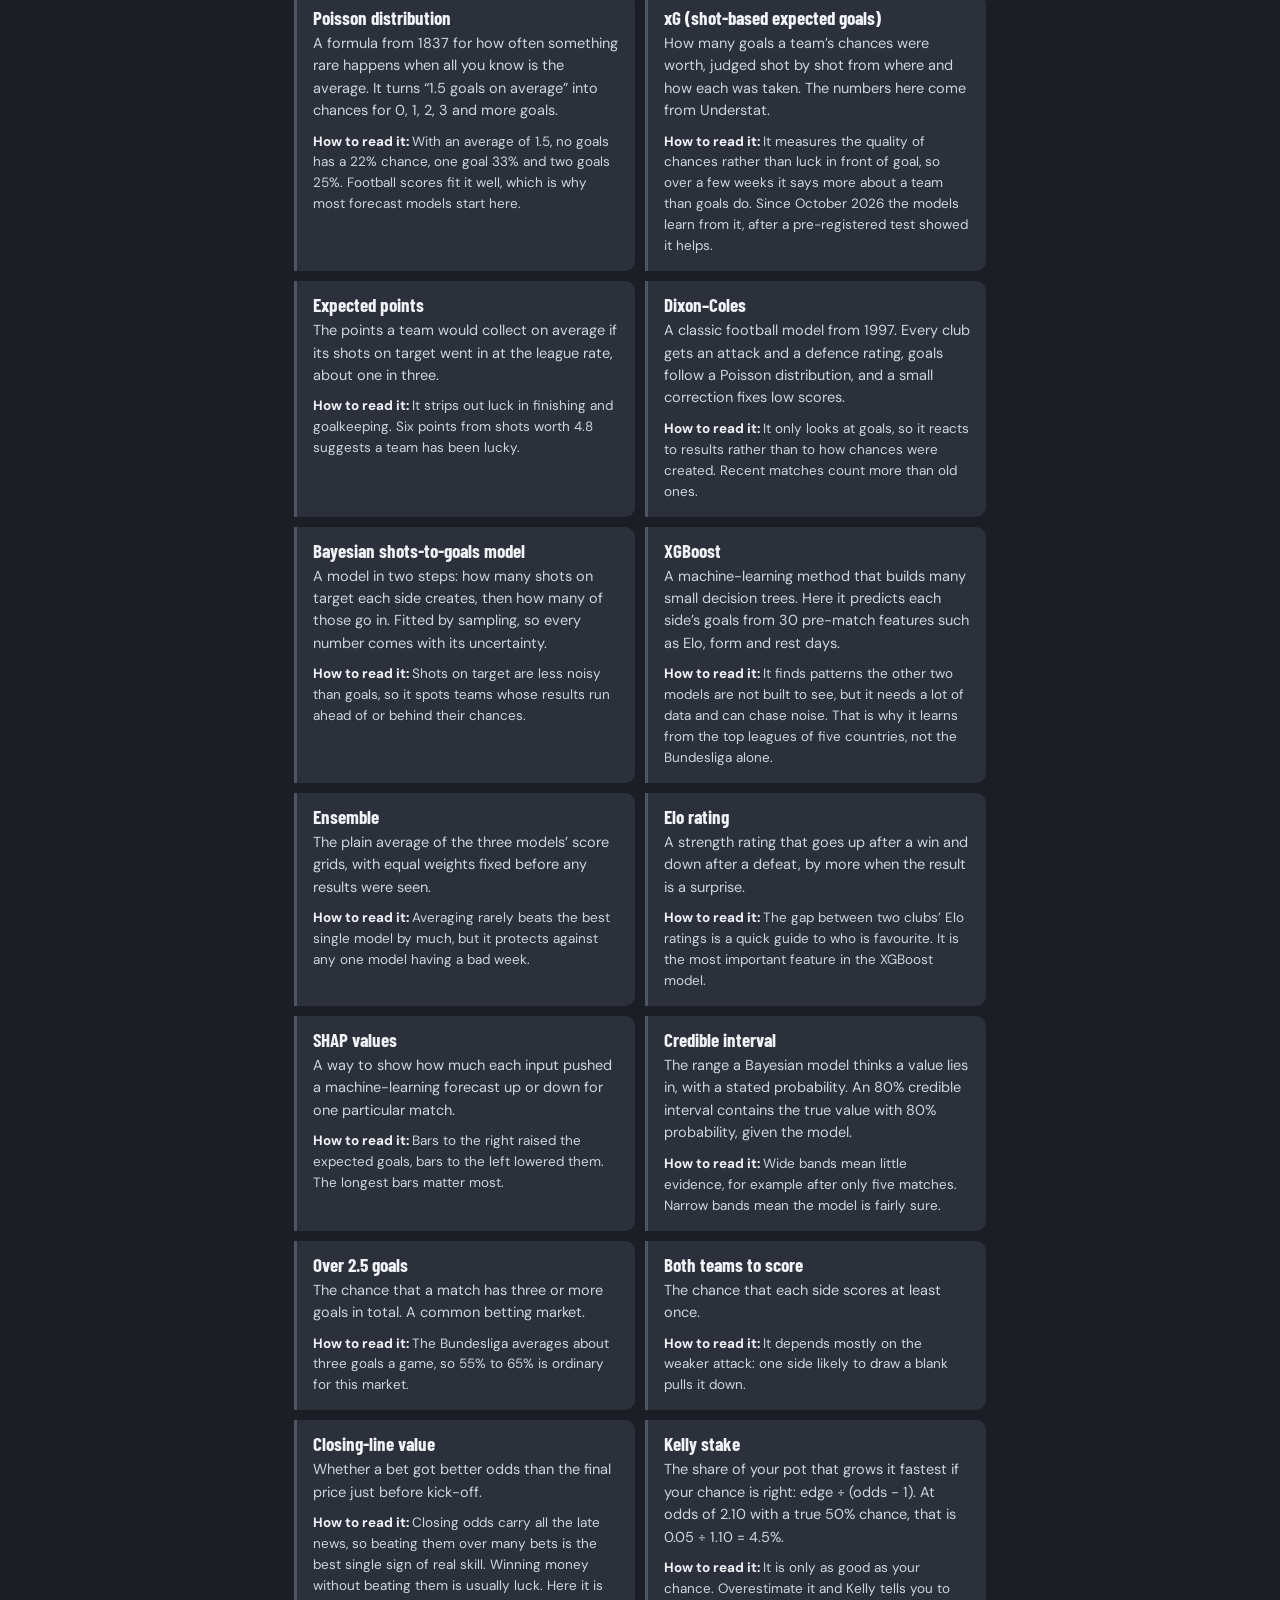
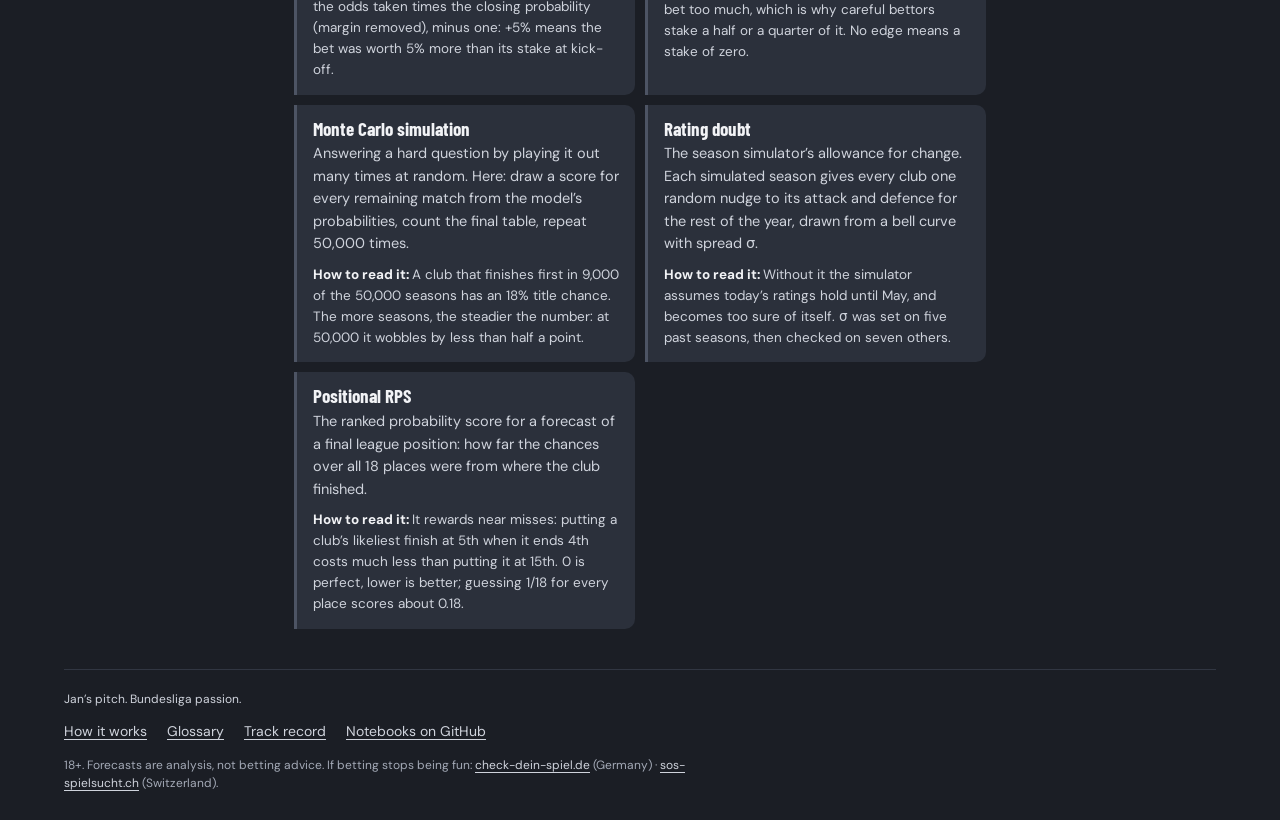
==== commit e40e9d17: "Season page: title race, final table, what's at stake, what if, replays and the test; Season in the " ====
--- a/learn/index.html
+++ b/learn/index.html
@@ -29,12 +29,12 @@
     <link rel="manifest" href="../manifest.webmanifest">
     <link rel="preload" href="../assets/fonts/dm-sans-latin-400-normal.woff2" as="font" type="font/woff2" crossorigin>
     <link rel="preload" href="../assets/fonts/barlow-condensed-latin-700-normal.woff2" as="font" type="font/woff2" crossorigin>
-    <link rel="stylesheet" href="../styles.css?v=11">
+    <link rel="stylesheet" href="../styles.css?v=12">
     <link rel="stylesheet" href="../analysis/analysis.css?v=5">
     <link rel="stylesheet" href="../pages.css?v=4">
     <link rel="stylesheet" href="learn.css?v=2">
-    <script src="../i18n.js?v=16" defer></script>
-    <script src="../glossary.js?v=16" defer></script>
+    <script src="../i18n.js?v=17" defer></script>
+    <script src="../glossary.js?v=17" defer></script>
     <script src="../explain.js?v=10" defer></script>
     <script src="learn.js?v=3" defer></script>
     <script src="play.js?v=2" defer></script>
@@ -50,6 +50,7 @@
         <nav class="top-nav" aria-label="Sections" data-i18n-attrs="aria-label:nav.label">
           <a href="../#matchday" data-i18n="nav.matchday">Matchday</a>
           <a href="../#table" data-i18n="nav.table">Table</a>
+          <a href="../season/" data-i18n="nav.season">Season</a>
           <a href="../#analysis" data-i18n="nav.dives">Deep dives</a>
           <a href="../record/" data-i18n="nav.record">Track record</a>
           <a href="./" aria-current="page" data-i18n="nav.learn">Learn</a>
@@ -313,6 +314,10 @@
         <svg viewBox="0 0 24 24" aria-hidden="true"><path d="M4 6h16M4 12h16M4 18h16"/></svg>
         <span data-i18n="tab.table">Table</span>
       </a>
+      <a href="../season/">
+        <svg viewBox="0 0 24 24" aria-hidden="true"><path d="M7 4h10v4a5 5 0 0 1-10 0V4ZM7 6H4a3 3 0 0 0 3 4M17 6h3a3 3 0 0 1-3 4M12 13v4M8 21h8M9 17h6"/></svg>
+        <span data-i18n="tab.season">Season</span>
+      </a>
       <a href="../#analysis">
         <svg viewBox="0 0 24 24" aria-hidden="true"><path d="M4 20V10M10 20V4M16 20v-7M22 20H2"/></svg>
         <span data-i18n="tab.dives">Deep dives</span>
--- a/styles.css
+++ b/styles.css
@@ -2337,7 +2337,8 @@
 
 @media (max-width: 900px) {
   .top-nav a {
-    padding: 0 7px;
+    padding: 0 6px;
+    font-size: 13.5px;
   }
 
   .follow-label {
@@ -2372,7 +2373,7 @@
     left: 0;
     z-index: 55;
     display: grid;
-    grid-template-columns: repeat(5, minmax(0, 1fr));
+    grid-template-columns: repeat(6, minmax(0, 1fr));
     padding-bottom: env(safe-area-inset-bottom);
     border-top: 1px solid var(--line);
     background: var(--bg);
@@ -2385,9 +2386,20 @@
     align-items: center;
     justify-content: center;
     gap: 3px;
+    min-width: 0;
+    padding: 0 1px;
     color: var(--muted);
-    font-size: 12px;
+    font-size: 11.5px;
+    text-align: center;
     text-decoration: none;
+  }
+
+  /* Six tabs: a long label ("Deep dives", "Grundlagen") shortens with an ellipsis rather than wrapping. */
+  .tabbar span {
+    max-width: 100%;
+    overflow: hidden;
+    text-overflow: ellipsis;
+    white-space: nowrap;
   }
 
   .tabbar a[aria-current="page"] {
